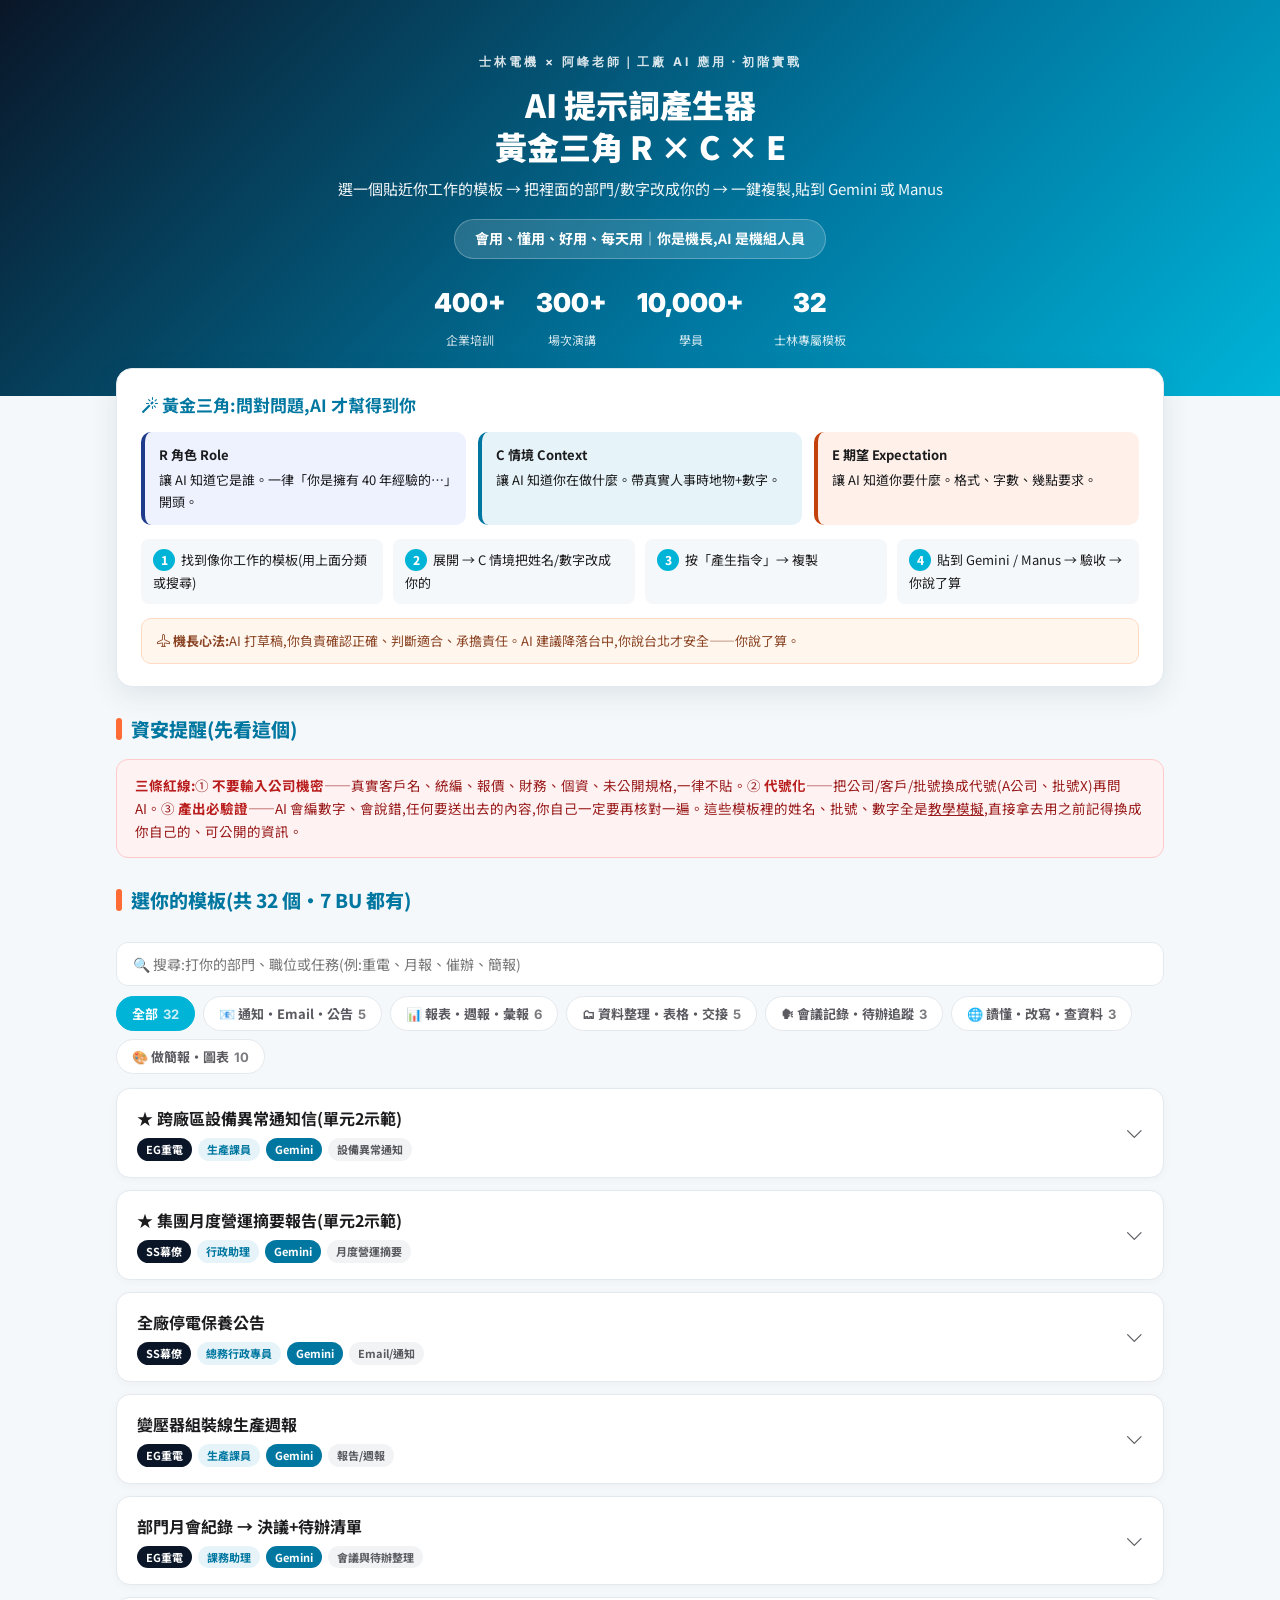
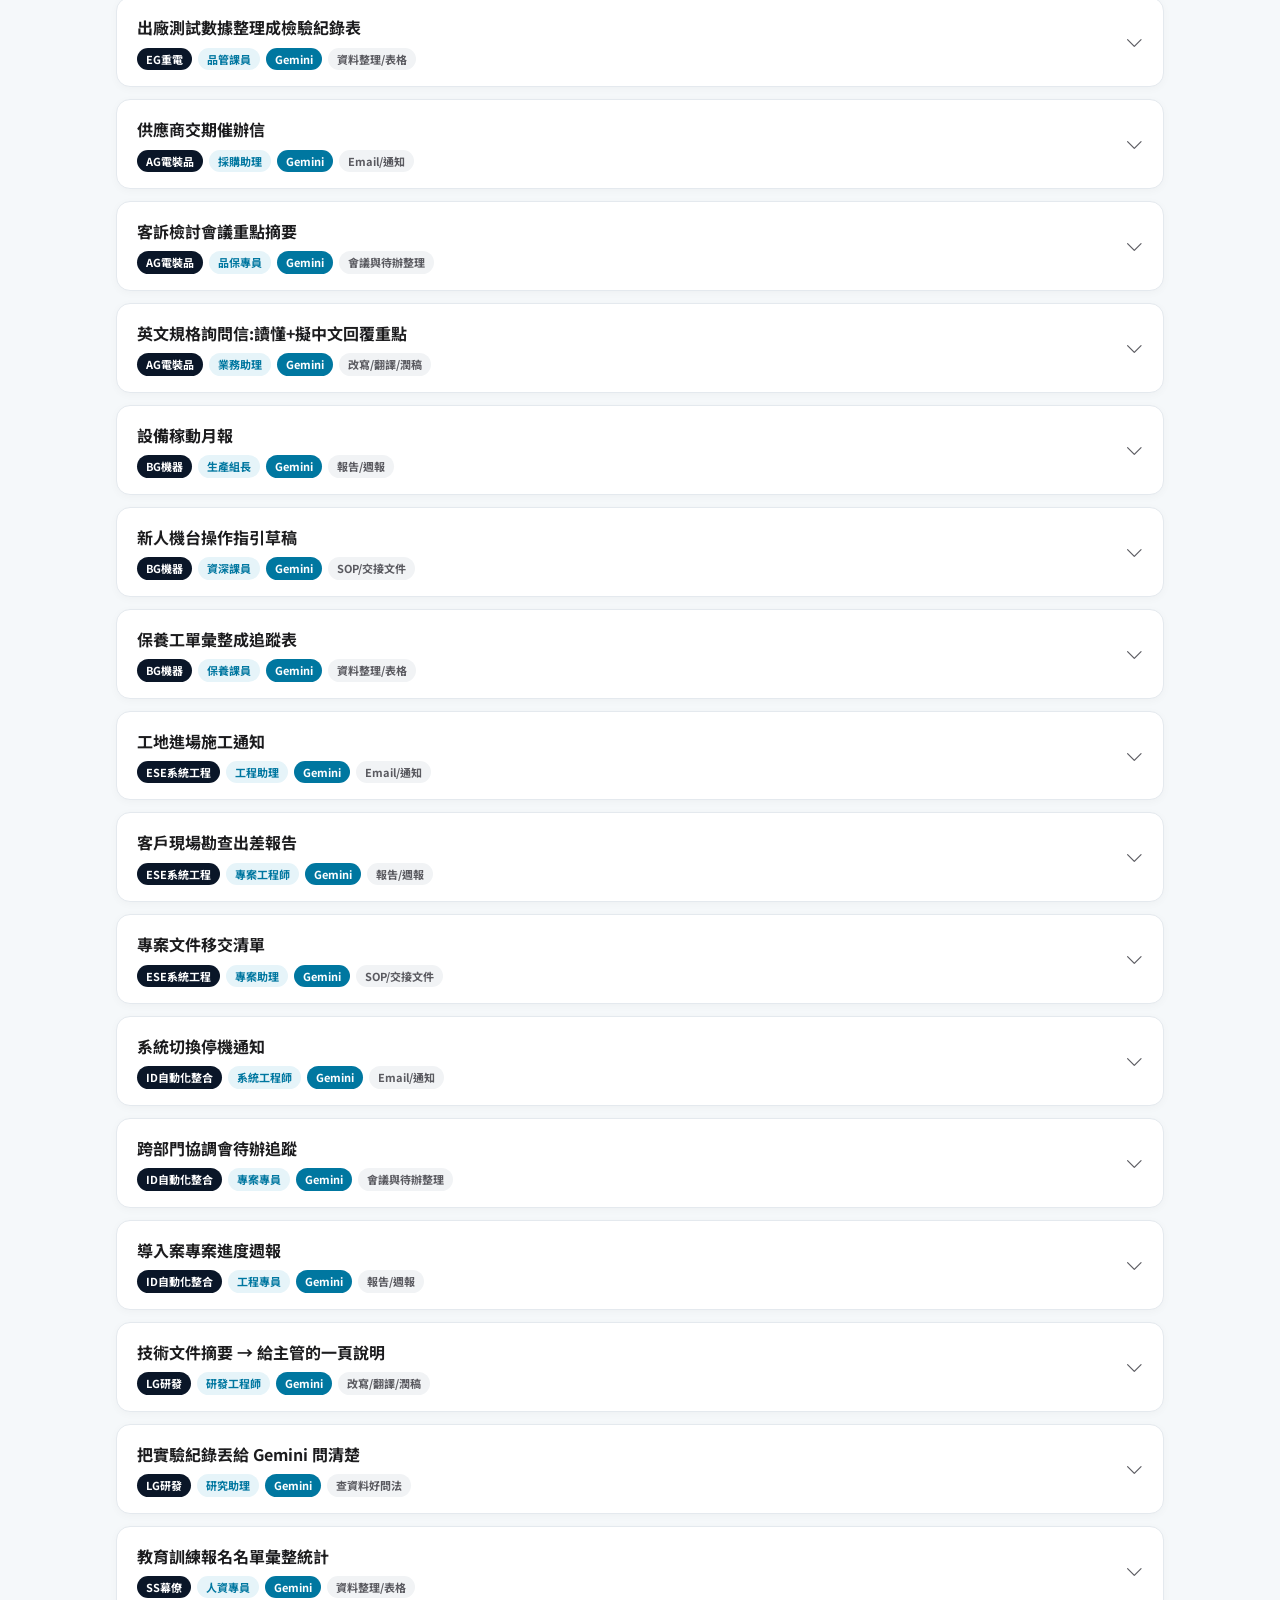
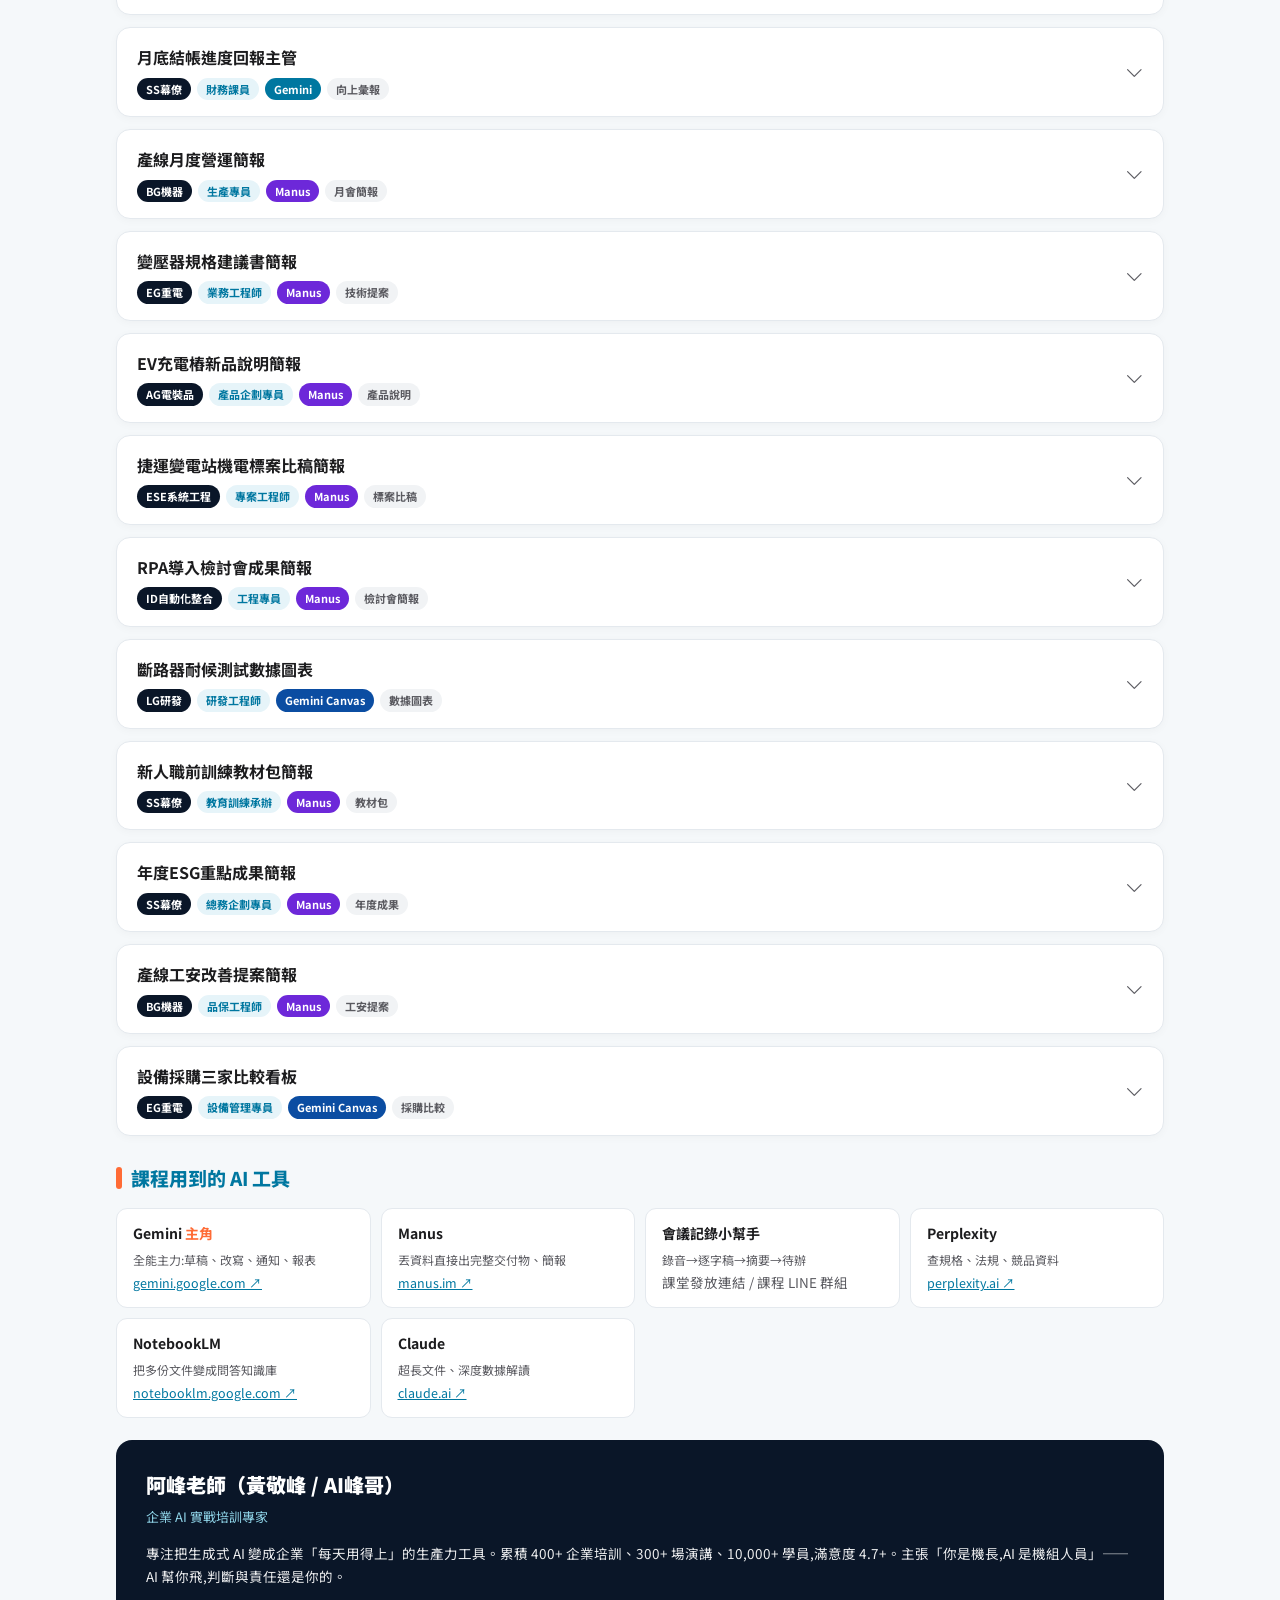
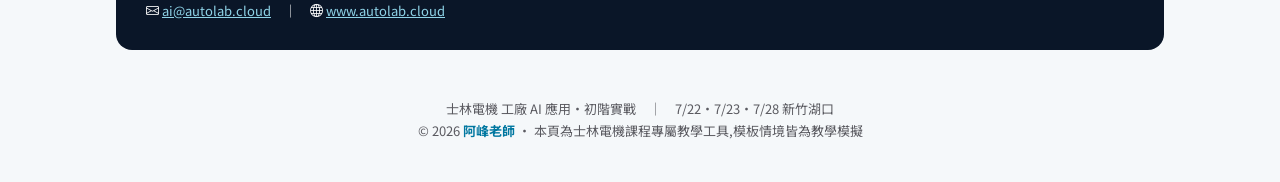
==== index.html @ 99d39526 "士林電機 AI Prompt 生成器(32模板・7BU・黃金三角) Co-Authored-By: Claude Opus 4.8 <noreply@anthropic.com>" ====
<!DOCTYPE html><html lang="zh-Hant"><head>
<meta charset="UTF-8"><meta name="viewport" content="width=device-width,initial-scale=1">
<title>士林電機 · AI 提示詞產生器｜黃金三角 R×C×E</title>
<meta name="description" content="士林電機 7 BU 基層專屬 AI 提示詞產生器。選模板→改成你的→一鍵複製到 Gemini/Manus。阿峰老師企業 AI 培訓。">
<meta name="robots" content="noindex">
<link href="https://cdn.jsdelivr.net/npm/bootstrap-icons@1.11.3/font/bootstrap-icons.css" rel="stylesheet">
<link href="https://fonts.googleapis.com/css2?family=Inter:wght@400;600;800&family=Noto+Sans+TC:wght@400;500;700;900&display=swap" rel="stylesheet">
<style>
:root{--brand:#00B4D8;--brand-d:#0077A0;--ink:#1C1C1E;--grey:#5A5A60;--bg:#F5F8FA;--card:#fff;--line:#E4E9EE;--orange:#FF6B35;--navy:#0A1628;--r:#1E3A8A;--c:#0077A0;--e:#C2410C;--ok:#0A7D4F}
*{box-sizing:border-box;margin:0;padding:0}
body{font-family:"Noto Sans TC","Inter",sans-serif;background:var(--bg);color:var(--ink);line-height:1.7;-webkit-font-smoothing:antialiased}
.wrap{max-width:1080px;margin:0 auto;padding:0 16px}
a{color:var(--brand-d)}
/* Hero */
header.hero{background:linear-gradient(135deg,#0A1628 0%,#0077A0 60%,#00B4D8 100%);color:#fff;padding:52px 0 44px;text-align:center}
.hero .kick{font-size:12px;letter-spacing:3px;font-weight:700;opacity:.85;font-family:Inter}
.hero h1{font-size:32px;font-weight:900;margin:12px 0 8px;line-height:1.3}
.hero .sub{font-size:15px;opacity:.95;margin-bottom:18px}
.hero .motto{display:inline-block;background:rgba(255,255,255,.14);border:1px solid rgba(255,255,255,.25);border-radius:30px;padding:7px 20px;font-size:14px;font-weight:700;margin-bottom:22px}
.stats{display:flex;justify-content:center;gap:30px;flex-wrap:wrap}
.stat b{font-size:26px;font-weight:900;color:#fff;font-family:Inter;display:block}
.stat span{font-size:12px;opacity:.85}
/* Info */
.info{background:var(--card);border:1px solid var(--line);border-radius:16px;padding:22px 24px;margin:-28px auto 20px;position:relative;box-shadow:0 8px 28px rgba(0,60,90,.10)}
.info h2{font-size:17px;color:var(--brand-d);margin-bottom:12px}
.rce-row{display:flex;gap:12px;flex-wrap:wrap;margin-bottom:14px}
.rce-box{flex:1;min-width:200px;border-radius:10px;padding:12px 14px;font-size:13px}
.rce-box.r{background:#EEF2FF;border-left:4px solid var(--r)}
.rce-box.c{background:#E6F4F9;border-left:4px solid var(--c)}
.rce-box.e{background:#FFF1EA;border-left:4px solid var(--e)}
.rce-box b{display:block;margin-bottom:3px}
.steps{display:flex;gap:10px;flex-wrap:wrap;font-size:13px}
.step{flex:1;min-width:150px;background:var(--bg);border-radius:8px;padding:10px 12px}
.step .n{display:inline-block;width:22px;height:22px;line-height:22px;text-align:center;background:var(--brand);color:#fff;border-radius:50%;font-weight:800;font-size:12px;margin-right:6px}
.pilot{background:#FFF6EE;border:1px solid #FFD9C2;border-radius:10px;padding:11px 15px;font-size:13px;color:#8a4423;margin-top:14px}
/* 資安 */
.sec-t{font-size:19px;font-weight:800;color:var(--brand-d);margin:26px 0 14px;display:flex;align-items:center;gap:9px}
.sec-t::before{content:"";width:6px;height:22px;background:var(--orange);border-radius:3px}
.warn{background:#FEF2F2;border:1px solid #FECACA;border-radius:12px;padding:14px 18px;font-size:13.5px;color:#991B1B;margin-bottom:8px}
.warn b{color:#B91C1C}
/* Filter */
.tools-bar{position:sticky;top:0;z-index:20;background:var(--bg);padding:12px 0 8px;margin-bottom:6px}
.search{width:100%;border:1.5px solid var(--line);border-radius:12px;padding:11px 16px;font-size:14px;font-family:inherit;margin-bottom:10px}
.search:focus{outline:none;border-color:var(--brand)}
.filters{display:flex;gap:8px;flex-wrap:wrap}
.fbtn{border:1.5px solid var(--line);background:#fff;color:var(--grey);border-radius:22px;padding:7px 15px;font-size:13px;font-weight:700;cursor:pointer;font-family:inherit;transition:.15s}
.fbtn:hover{border-color:var(--brand)}
.fbtn.active{background:var(--brand);border-color:var(--brand);color:#fff}
.fbtn b{font-family:Inter;opacity:.8;margin-left:2px}
/* Cards */
.tcard{background:var(--card);border:1px solid var(--line);border-radius:14px;margin-bottom:12px;overflow:hidden;box-shadow:0 2px 8px rgba(0,0,0,.03)}
.tcard-head{display:flex;align-items:center;justify-content:space-between;gap:12px;padding:16px 20px;cursor:pointer}
.tcard-head:hover{background:#FAFCFD}
.th-title{font-size:16px;font-weight:700;margin-bottom:6px}
.th-meta{display:flex;gap:6px;flex-wrap:wrap}
.th-meta span{font-size:11px;font-weight:700;padding:2px 9px;border-radius:20px}
.badge-bu{background:var(--navy);color:#fff}
.badge-role{background:#E6F4F9;color:var(--brand-d)}
.badge-tool{color:#fff}
.tool-gemini{background:#0077A0} .tool-manus{background:#6D28D9} .tool-canvas{background:#0B4DA2} .tool-meet{background:#0A7D4F}
.badge-kind{background:#F1F3F5;color:var(--grey)}
.th-chev{color:var(--grey);font-size:18px;transition:.2s;flex-shrink:0}
.tcard.open .th-chev{transform:rotate(180deg)}
.tcard-body{display:none;padding:0 20px 20px;border-top:1px solid var(--line)}
.tcard.open .tcard-body{display:block}
.mat{background:#FFF1EA;border:1px solid #FFD9C2;border-radius:9px;padding:9px 13px;font-size:12.5px;margin:14px 0 4px;color:#8a4423}
.mat a{color:var(--e);font-weight:700;word-break:break-all}
.mat-hint{color:var(--grey);margin-left:4px}
.fld-l{display:block;font-size:13px;font-weight:700;margin:14px 0 5px;color:var(--ink)}
.fld-l .dot{display:inline-block;width:20px;height:20px;line-height:20px;text-align:center;color:#fff;border-radius:5px;font-size:11px;font-weight:800;font-family:Inter;margin-right:5px}
.dot.r{background:var(--r)} .dot.c{background:var(--c)} .dot.e{background:var(--e)}
.fld-l .hint{font-weight:400;font-size:11.5px;color:var(--grey);margin-left:4px}
.fld{width:100%;border:1.5px solid var(--line);border-radius:10px;padding:11px 13px;font-size:13.5px;font-family:inherit;line-height:1.7;color:var(--ink);resize:vertical;background:#FCFDFE}
.fld:focus{outline:none;border-color:var(--brand);background:#fff}
.btns{display:flex;gap:9px;margin-top:14px;flex-wrap:wrap}
.btn-gen{background:var(--brand);color:#fff;border:none;border-radius:10px;padding:11px 22px;font-size:14px;font-weight:800;cursor:pointer;font-family:inherit}
.btn-gen:hover{background:var(--brand-d)}
.btn-reset{background:#fff;color:var(--grey);border:1.5px solid var(--line);border-radius:10px;padding:11px 16px;font-size:13px;font-weight:700;cursor:pointer;font-family:inherit}
.out-wrap{margin-top:16px}
.out-top{display:flex;justify-content:space-between;align-items:center;font-size:13px;font-weight:700;color:var(--brand-d);margin-bottom:6px}
.btn-copy{background:var(--ok);color:#fff;border:none;border-radius:8px;padding:6px 14px;font-size:12.5px;font-weight:700;cursor:pointer;font-family:inherit}
.btn-copy.done{background:#059669}
.out{background:var(--navy);color:#E8F0F5;border-radius:10px;padding:16px 18px;font-size:13px;line-height:1.75;white-space:pre-wrap;word-break:break-word;font-family:"Noto Sans TC",monospace;max-height:340px;overflow:auto}
.empty{text-align:center;color:var(--grey);padding:40px;display:none}
/* Tools */
.toollist{display:grid;grid-template-columns:repeat(auto-fill,minmax(220px,1fr));gap:10px}
.tool-card{background:#fff;border:1px solid var(--line);border-radius:11px;padding:13px 16px;font-size:13.5px}
.tool-card b{display:block;font-size:14px;margin-bottom:2px}
.tool-card a{font-size:12.5px;word-break:break-all}
.tool-card .role{color:var(--grey);font-size:12px}
/* 講師 */
.teacher{background:var(--navy);color:#fff;border-radius:16px;padding:28px 30px;margin:22px 0}
.teacher h3{font-size:20px;font-weight:900;margin-bottom:4px}
.teacher .t-sub{color:#8FD4E8;font-size:13px;margin-bottom:14px}
.teacher p{font-size:13.5px;opacity:.92;margin-bottom:8px}
.teacher .t-contact{font-size:13px;margin-top:12px}
.teacher .t-contact a{color:#8FD4E8}
footer{text-align:center;padding:26px 0 40px;color:var(--grey);font-size:13px}
footer b{color:var(--brand-d)}
@media(max-width:600px){.hero h1{font-size:25px}.stats{gap:18px}.stat b{font-size:21px}.th-title{font-size:15px}}
</style></head><body>

<header class="hero"><div class="wrap">
  <div class="kick">士林電機 × 阿峰老師｜工廠 AI 應用・初階實戰</div>
  <h1>AI 提示詞產生器<br>黃金三角 R × C × E</h1>
  <div class="sub">選一個貼近你工作的模板 → 把裡面的部門/數字改成你的 → 一鍵複製,貼到 Gemini 或 Manus</div>
  <div class="motto">會用、懂用、好用、每天用｜你是機長,AI 是機組人員</div>
  <div class="stats">
    <div class="stat"><b>400+</b><span>企業培訓</span></div>
    <div class="stat"><b>300+</b><span>場次演講</span></div>
    <div class="stat"><b>10,000+</b><span>學員</span></div>
    <div class="stat"><b>32</b><span>士林專屬模板</span></div>
  </div>
</div></header>

<div class="wrap">
  <div class="info">
    <h2><i class="bi bi-magic"></i> 黃金三角:問對問題,AI 才幫得到你</h2>
    <div class="rce-row">
      <div class="rce-box r"><b>R 角色 Role</b>讓 AI 知道它是誰。一律「你是擁有 40 年經驗的…」開頭。</div>
      <div class="rce-box c"><b>C 情境 Context</b>讓 AI 知道你在做什麼。帶真實人事時地物+數字。</div>
      <div class="rce-box e"><b>E 期望 Expectation</b>讓 AI 知道你要什麼。格式、字數、幾點要求。</div>
    </div>
    <div class="steps">
      <div class="step"><span class="n">1</span>找到像你工作的模板(用上面分類或搜尋)</div>
      <div class="step"><span class="n">2</span>展開 → C 情境把姓名/數字改成你的</div>
      <div class="step"><span class="n">3</span>按「產生指令」→ 複製</div>
      <div class="step"><span class="n">4</span>貼到 Gemini / Manus → 驗收 → 你說了算</div>
    </div>
    <div class="pilot"><i class="bi bi-airplane"></i> <b>機長心法:</b>AI 打草稿,你負責確認正確、判斷適合、承擔責任。AI 建議降落台中,你說台北才安全——你說了算。</div>
  </div>

  <div class="sec-t">資安提醒(先看這個)</div>
  <div class="warn"><b>三條紅線:</b>① <b>不要輸入公司機密</b>——真實客戶名、統編、報價、財務、個資、未公開規格,一律不貼。② <b>代號化</b>——把公司/客戶/批號換成代號(A公司、批號X)再問 AI。③ <b>產出必驗證</b>——AI 會編數字、會說錯,任何要送出去的內容,你自己一定要再核對一遍。這些模板裡的姓名、批號、數字全是<u>教學模擬</u>,直接拿去用之前記得換成你自己的、可公開的資訊。</div>

  <div class="sec-t">選你的模板(共 32 個・7 BU 都有)</div>
  <div class="tools-bar">
    <input class="search" id="search" placeholder="🔍 搜尋:打你的部門、職位或任務(例:重電、月報、催辦、簡報)" oninput="doSearch()">
    <div class="filters"><button class="fbtn active" data-f="all" onclick="flt(this)">全部 <b>32</b></button><button class="fbtn" data-f="notify" onclick="flt(this)">📧 通知・Email・公告 <b>5</b></button><button class="fbtn" data-f="report" onclick="flt(this)">📊 報表・週報・彙報 <b>6</b></button><button class="fbtn" data-f="organize" onclick="flt(this)">🗂 資料整理・表格・交接 <b>5</b></button><button class="fbtn" data-f="meeting" onclick="flt(this)">🗣 會議記錄・待辦追蹤 <b>3</b></button><button class="fbtn" data-f="read" onclick="flt(this)">🌐 讀懂・改寫・查資料 <b>3</b></button><button class="fbtn" data-f="slides" onclick="flt(this)">🎨 做簡報・圖表 <b>10</b></button></div>
  </div>

  <div id="grid">
<div class="tcard" data-cat="notify" data-kw="跨廠區設備異常通知信(單元2示範) EG重電 生產課員 設備異常通知">
  <div class="tcard-head" onclick="toggle(this)">
    <div class="th-l">
      <div class="th-title">★ 跨廠區設備異常通知信(單元2示範)</div>
      <div class="th-meta"><span class="badge-bu">EG重電</span><span class="badge-role">生產課員</span><span class="badge-tool tool-gemini">Gemini</span><span class="badge-kind">設備異常通知</span></div>
    </div>
    <i class="bi bi-chevron-down th-chev"></i>
  </div>
  <div class="tcard-body">
    
    <label class="fld-l"><span class="dot r">R</span> 角色 Role <span class="hint">你是誰(這格通常照用就好)</span></label>
    <textarea class="fld role" rows="4">你是擁有 40 年經驗的台灣製造業工廠管理顧問,專精電機電業設備廠的品質異常處理流程與跨廠區溝通管理。你曾任職於多家上市電機設備公司的品管與製造部門,協助建立設備異常分級通報機制,深知一封品質異常通知若寫不清楚,輕則造成跨部門誤會、延誤處置,重則影響客戶出貨時程與合約罰款。你了解重電產品(變壓器、斷路器、配電盤)的製程特性,也清楚工廠基層課員在資訊傳達上常見的盲點——描述太籠統讓人抓不到重點、沒附上批號與時間戳讓追溯困難、或用語過於口語讓高層看不懂。</textarea>
    <label class="fld-l"><span class="dot c">C</span> 情境 Context <span class="hint">⚠️ 把姓名 / 部門 / 數字 / 批號 / 日期改成你自己的</span></label>
    <textarea class="fld context" rows="6">士林電機重電事業部課員陳俊宏,負責配電盤組裝線的日常品質記錄。這週三早上 09:15,他在對型號 SM-12 中壓開關盤進行出廠前測試時,發現其中 2 台(批號 SL-2026-0618-04、SL-2026-0618-07)的絕緣耐壓測試值偏低,測得值分別為 22.4kV 和 21.8kV,低於規格下限 24kV。這 2 台原訂本週五出貨,客戶是台電的變電站工程,共 8 台設備,其餘 6 台測試正常。陳俊宏需要立即發一封跨部門通知給品管部、製造課長、業務部,說明異常狀況,請求緊急會議決定是否能趕工修復或需向客戶申請延期。</textarea>
    <label class="fld-l"><span class="dot e">E</span> 期望 Expectation <span class="hint">要什麼格式、幾點要求(可微調)</span></label>
    <textarea class="fld expect" rows="6">請幫我撰寫一封跨部門設備異常通知 Email。要求:(1) 主旨提供 2 個版本,格式建議【緊急】[異常類型]—[批號]—[影響出貨日]。(2) 正文分四段:異常描述(具體測試數值、批號、台數)、初步研判原因、可能影響範圍(出貨時程、客戶合約)、建議緊急行動(含時間建議),每段不超過 5 行。(3) 語氣務實清楚,數字精確到小數點一位,不用「可能」「大概」等模糊詞。(4) 信尾附聯絡方式佔位(分機號)及測試記錄表附件說明。(5) 全文 280-350 字,讓忙碌主管 1 分鐘讀完做決策。</textarea>
    <div class="btns">
      <button class="btn-gen" onclick="gen(this)"><i class="bi bi-stars"></i> 產生指令</button>
      <button class="btn-reset" onclick="resetCard(this)"><i class="bi bi-arrow-counterclockwise"></i> 還原範例</button>
    </div>
    <div class="out-wrap" style="display:none">
      <div class="out-top"><span><i class="bi bi-clipboard-check"></i> 完整指令(複製後貼到 Gemini)</span>
        <button class="btn-copy" onclick="cp(this)"><i class="bi bi-clipboard"></i> 複製</button></div>
      <pre class="out"></pre>
    </div>
  </div>
</div>
<div class="tcard" data-cat="report" data-kw="集團月度營運摘要報告(單元2示範) SS幕僚 行政助理 月度營運摘要">
  <div class="tcard-head" onclick="toggle(this)">
    <div class="th-l">
      <div class="th-title">★ 集團月度營運摘要報告(單元2示範)</div>
      <div class="th-meta"><span class="badge-bu">SS幕僚</span><span class="badge-role">行政助理</span><span class="badge-tool tool-gemini">Gemini</span><span class="badge-kind">月度營運摘要</span></div>
    </div>
    <i class="bi bi-chevron-down th-chev"></i>
  </div>
  <div class="tcard-body">
    
    <label class="fld-l"><span class="dot r">R</span> 角色 Role <span class="hint">你是誰(這格通常照用就好)</span></label>
    <textarea class="fld role" rows="4">你是擁有 40 年經驗的企業行政管理顧問,專精台灣製造業大型集團的部門績效追蹤報告設計與行政文書標準化作業。你服務過多家上市製造業集團,協助人事行政、幕僚單位建立定期報告模板,深知一份好的週報或月報要讓高層在 3 分鐘內掌握關鍵訊息,而不是讓他們翻一堆數字自己找重點。你了解製造業幕僚行政人員的實際困境:每月底要從各部門收集 20 到 30 份數據回報、整合進統一格式、再向上呈報,光靠人工往往耗掉一整天,格式一旦不統一就被主管退回重來。</textarea>
    <label class="fld-l"><span class="dot c">C</span> 情境 Context <span class="hint">⚠️ 把姓名 / 部門 / 數字 / 批號 / 日期改成你自己的</span></label>
    <textarea class="fld context" rows="6">士林電機幕僚單位行政助理林佳穎,負責每月彙整集團各 BU(重電、電裝品、機器、系統工程、自動化整合、研發、幕僚)的月度人力出勤與生產稼動率數據,產出一份給執行長室的「月度營運摘要報告」。這個月收到的原始資料包含:7 個 BU 各自提交的 Excel 出勤表、每日稼動率記錄 csv 檔共 7 份、以及各部門主管用 LINE 傳來的文字說明。7 月份數據特別複雜,因為有颱風假影響 2 天(7/11、7/12),加班核銷單據比往常多出 40%,且自動化整合部有一台關鍵設備故障停機 3 天(7/14-7/16),稼動率從月均 87% 驟降至該週 61%。今天是 8 月 2 日,她有 1.5 天完成整理與撰寫。</textarea>
    <label class="fld-l"><span class="dot e">E</span> 期望 Expectation <span class="hint">要什麼格式、幾點要求(可微調)</span></label>
    <textarea class="fld expect" rows="6">請把以上原始資料整理成可直接呈報執行長室的「7 月份月度營運摘要報告」。要求:(1) 報告分四區塊:人力出勤概況(含颱風假影響說明)、各 BU 生產稼動率比較表(橫列 BU、直欄週次、最後一欄月均值)、本月異常事件摘要、下月預計影響事項,每區塊用小標題分開。(2) 稼動率比較表以純文字固定欄寬對齊,方便貼進 Word。(3) 異常事件摘要寫清楚:日期/影響部門/影響程度(稼動率%)/目前處置狀態。(4) 語氣正式數字精確,不用「相關」「部分」等模糊詞。(5) 全文 400 字以內,附「數據來源與製表人」說明行(用佔位符)。</textarea>
    <div class="btns">
      <button class="btn-gen" onclick="gen(this)"><i class="bi bi-stars"></i> 產生指令</button>
      <button class="btn-reset" onclick="resetCard(this)"><i class="bi bi-arrow-counterclockwise"></i> 還原範例</button>
    </div>
    <div class="out-wrap" style="display:none">
      <div class="out-top"><span><i class="bi bi-clipboard-check"></i> 完整指令(複製後貼到 Gemini)</span>
        <button class="btn-copy" onclick="cp(this)"><i class="bi bi-clipboard"></i> 複製</button></div>
      <pre class="out"></pre>
    </div>
  </div>
</div>
<div class="tcard" data-cat="notify" data-kw="全廠停電保養公告 SS幕僚 總務行政專員 Email/通知">
  <div class="tcard-head" onclick="toggle(this)">
    <div class="th-l">
      <div class="th-title">全廠停電保養公告</div>
      <div class="th-meta"><span class="badge-bu">SS幕僚</span><span class="badge-role">總務行政專員</span><span class="badge-tool tool-gemini">Gemini</span><span class="badge-kind">Email/通知</span></div>
    </div>
    <i class="bi bi-chevron-down th-chev"></i>
  </div>
  <div class="tcard-body">
    
    <label class="fld-l"><span class="dot r">R</span> 角色 Role <span class="hint">你是誰(這格通常照用就好)</span></label>
    <textarea class="fld role" rows="4">你是擁有 40 年經驗的企業行政溝通顧問,專精製造業廠區公告與跨部門通知的撰寫規範,曾協助數十家上市製造公司建立行政公告模板與發布流程。你深知一份好公告要讓產線、辦公室、警衛室三種完全不同的讀者,在 30 秒內都知道「跟我有什麼關係、我該做什麼」;寫得不清楚,當天就會有人白跑一趟或設備忘了關。</textarea>
    <label class="fld-l"><span class="dot c">C</span> 情境 Context <span class="hint">⚠️ 把姓名 / 部門 / 數字 / 批號 / 日期改成你自己的</span></label>
    <textarea class="fld context" rows="6">我是士林電機幕僚單位的總務行政專員。工務部門用 LINE 傳來一段話:「下週六 08:00-17:00 全廠高壓設備年度保養,全區停電,UPS 只保機房,餐廳不開,加班要事先申請改到別棟,冰箱東西記得清」。主管要我今天下班前發出正式公告給全體同仁(約 800 人,含產線輪班人員),用 Email 與公佈欄兩種版本。我以前寫公告常被唸「太像聊天」,這次想一次把格式寫對。</textarea>
    <label class="fld-l"><span class="dot e">E</span> 期望 Expectation <span class="hint">要什麼格式、幾點要求(可微調)</span></label>
    <textarea class="fld expect" rows="6">請把以上資訊整理成正式停電保養公告,產出兩個版本:(1) Email 版(全文 300 字內):主旨一行含日期與影響範圍;正文分「停電時間/影響範圍/同仁配合事項/聯絡窗口」四段,配合事項用條列、每條以動詞開頭;(2) 公佈欄版:150 字內、字句更短、重點加【】標示;(3) 兩版語氣正式但不生硬,不用「請惠予配合」這類老公文腔;(4) 聯絡窗口用佔位符(分機○○○);(5) 產線輪班同仁的注意事項單獨一條,避免只寫給辦公室的人看。</textarea>
    <div class="btns">
      <button class="btn-gen" onclick="gen(this)"><i class="bi bi-stars"></i> 產生指令</button>
      <button class="btn-reset" onclick="resetCard(this)"><i class="bi bi-arrow-counterclockwise"></i> 還原範例</button>
    </div>
    <div class="out-wrap" style="display:none">
      <div class="out-top"><span><i class="bi bi-clipboard-check"></i> 完整指令(複製後貼到 Gemini)</span>
        <button class="btn-copy" onclick="cp(this)"><i class="bi bi-clipboard"></i> 複製</button></div>
      <pre class="out"></pre>
    </div>
  </div>
</div>
<div class="tcard" data-cat="report" data-kw="變壓器組裝線生產週報 EG重電 生產課員 報告/週報">
  <div class="tcard-head" onclick="toggle(this)">
    <div class="th-l">
      <div class="th-title">變壓器組裝線生產週報</div>
      <div class="th-meta"><span class="badge-bu">EG重電</span><span class="badge-role">生產課員</span><span class="badge-tool tool-gemini">Gemini</span><span class="badge-kind">報告/週報</span></div>
    </div>
    <i class="bi bi-chevron-down th-chev"></i>
  </div>
  <div class="tcard-body">
    
    <label class="fld-l"><span class="dot r">R</span> 角色 Role <span class="hint">你是誰(這格通常照用就好)</span></label>
    <textarea class="fld role" rows="4">你是擁有 40 年經驗的電機製造業生產管理顧問，專精變壓器與重電設備組裝線的產能規劃與週報制度設計，輔導過數十家電機廠建立標準化生產週報範本超過百份。你深知一份好週報要讓主管一眼看出進度落後在哪裡，而不是自己在數字堆裡找答案。</textarea>
    <label class="fld-l"><span class="dot c">C</span> 情境 Context <span class="hint">⚠️ 把姓名 / 部門 / 數字 / 批號 / 日期改成你自己的</span></label>
    <textarea class="fld context" rows="6">我是士林電機重電事業群變壓器組裝線的生產課員，每週五要交「生產週報」給課長。這週(模擬數據)產線目標產出12台油浸式變壓器，實際完成9台，其中2台因銅線到料延誤卡在繞線站，1台因客戶(某電力公司)變更規格暫停；另有1名新進同仁教育訓練占用半天人力。我平常都是想到什麼寫什麼，上次被課長唸「進度掉在哪一站都看不出來」，這次想把週報寫清楚。</textarea>
    <label class="fld-l"><span class="dot e">E</span> 期望 Expectation <span class="hint">要什麼格式、幾點要求(可微調)</span></label>
    <textarea class="fld expect" rows="6">請幫我把以上內容整理成「生產週報」：(1)四欄式：本週產出/落後原因/影響範圍/下週因應(2)每欄先講結論、數字精確到台數與站別，不用「大概、可能」，讓課長一看數字就能判斷要不要介入(3)落後原因要點出卡在哪一站，不要寫成「進度不如預期」這種看不出站別的空話(4)新增「本週提醒」一行給課長，全文220字內(5)語氣正式、條列呈現，可直接貼進報告。</textarea>
    <div class="btns">
      <button class="btn-gen" onclick="gen(this)"><i class="bi bi-stars"></i> 產生指令</button>
      <button class="btn-reset" onclick="resetCard(this)"><i class="bi bi-arrow-counterclockwise"></i> 還原範例</button>
    </div>
    <div class="out-wrap" style="display:none">
      <div class="out-top"><span><i class="bi bi-clipboard-check"></i> 完整指令(複製後貼到 Gemini)</span>
        <button class="btn-copy" onclick="cp(this)"><i class="bi bi-clipboard"></i> 複製</button></div>
      <pre class="out"></pre>
    </div>
  </div>
</div>
<div class="tcard" data-cat="meeting" data-kw="部門月會紀錄 → 決議+待辦清單 EG重電 課務助理 會議與待辦整理">
  <div class="tcard-head" onclick="toggle(this)">
    <div class="th-l">
      <div class="th-title">部門月會紀錄 → 決議+待辦清單</div>
      <div class="th-meta"><span class="badge-bu">EG重電</span><span class="badge-role">課務助理</span><span class="badge-tool tool-gemini">Gemini</span><span class="badge-kind">會議與待辦整理</span></div>
    </div>
    <i class="bi bi-chevron-down th-chev"></i>
  </div>
  <div class="tcard-body">
    
    <label class="fld-l"><span class="dot r">R</span> 角色 Role <span class="hint">你是誰(這格通常照用就好)</span></label>
    <textarea class="fld role" rows="4">你是擁有 40 年經驗的製造業行政管理總監，專精產線部門的會議記錄標準化與待辦追蹤機制設計，輔導過上百場電機廠部門月會導入決議追蹤系統，大幅減少會後各單位各自解讀的落差。你深知一份好會議紀錄要讓沒開會的人也看得懂誰要做什麼、何時要完成。</textarea>
    <label class="fld-l"><span class="dot c">C</span> 情境 Context <span class="hint">⚠️ 把姓名 / 部門 / 數字 / 批號 / 日期改成你自己的</span></label>
    <textarea class="fld context" rows="6">我是士林電機重電事業群的課務助理，本週三部門月會由課長主持，8位組長與課級主管參加。會中討論(模擬數據)：變壓器產線良率從92%降到88%需要追原因、新到的自動化收線機下月試機、有同仁反映夜班交接單格式一直不統一。課長邊講我邊抄逐字稿，會議記錄常常寫成一大段文字，主管說看不出誰要做什麼、什麼時候要交，要我改成決議跟待辦分開的格式。</textarea>
    <label class="fld-l"><span class="dot e">E</span> 期望 Expectation <span class="hint">要什麼格式、幾點要求(可微調)</span></label>
    <textarea class="fld expect" rows="6">這是這場部門月會的內容，請幫我整理成兩個區塊放進會議紀錄：(1)決議摘要，每項決議一句話、後面加一句背景原因，不要只寫結論、看不出原因(2)待辦清單表格，欄位為「待辦事項/負責人/期限/狀態」，事項描述要具體到動作(3)負責人優先寫模擬姓名(如王課長)，沒指定的先標「待指派」，期限精確到日期(4)全文含表格控制在400字內，可直接複製貼上(5)語氣簡潔正式，不要寫成逐字稿式長句。</textarea>
    <div class="btns">
      <button class="btn-gen" onclick="gen(this)"><i class="bi bi-stars"></i> 產生指令</button>
      <button class="btn-reset" onclick="resetCard(this)"><i class="bi bi-arrow-counterclockwise"></i> 還原範例</button>
    </div>
    <div class="out-wrap" style="display:none">
      <div class="out-top"><span><i class="bi bi-clipboard-check"></i> 完整指令(複製後貼到 Gemini)</span>
        <button class="btn-copy" onclick="cp(this)"><i class="bi bi-clipboard"></i> 複製</button></div>
      <pre class="out"></pre>
    </div>
  </div>
</div>
<div class="tcard" data-cat="organize" data-kw="出廠測試數據整理成檢驗紀錄表 EG重電 品管課員 資料整理/表格">
  <div class="tcard-head" onclick="toggle(this)">
    <div class="th-l">
      <div class="th-title">出廠測試數據整理成檢驗紀錄表</div>
      <div class="th-meta"><span class="badge-bu">EG重電</span><span class="badge-role">品管課員</span><span class="badge-tool tool-gemini">Gemini</span><span class="badge-kind">資料整理/表格</span></div>
    </div>
    <i class="bi bi-chevron-down th-chev"></i>
  </div>
  <div class="tcard-body">
    
    <label class="fld-l"><span class="dot r">R</span> 角色 Role <span class="hint">你是誰(這格通常照用就好)</span></label>
    <textarea class="fld role" rows="4">你是擁有 40 年經驗的電機製造業品質保證資深經理，專精出廠測試數據的檢驗紀錄表設計與稽核備查，輔導過數十家上市電機廠通過第三方品保稽核。你深知一張檢驗紀錄表若欄位對不齊、數據排列亂，稽核當天翻資料翻半天，連自己都會心慌。</textarea>
    <label class="fld-l"><span class="dot c">C</span> 情境 Context <span class="hint">⚠️ 把姓名 / 部門 / 數字 / 批號 / 日期改成你自己的</span></label>
    <textarea class="fld context" rows="6">我是士林電機重電事業群的品管課員，負責把出廠測試的原始數據整理成檢驗紀錄表存查。這批(模擬批號 B-0710)共5台配電盤，測試項目有絕緣電阻、耐壓測試、溫升測試三項，數據原本記在測試員的手寫記錄紙與Excel兩邊，格式一直不一致。上次交出去的紀錄表被品保主管退回，說欄位亂七八糟看不出哪台對應哪個數據，要我重做一次，白白多花兩小時。</textarea>
    <label class="fld-l"><span class="dot e">E</span> 期望 Expectation <span class="hint">要什麼格式、幾點要求(可微調)</span></label>
    <textarea class="fld expect" rows="6">麻煩把這批數據轉成標準「檢驗紀錄表」：(1)欄位固定為「測試項目/受測物編號/測試值/合格基準/判定」，同一測試項目的數據排在一起(2)判定欄自動寫「合格」或「不合格」，不用我自己看基準比對(3)表格最後加一行統計，共幾台合格、幾台待複測(4)不要寫成像上次那樣欄位亂跳、看不出哪台對哪個數據(5)全文含表格300字內，語氣中性專業、格式工整可直接列印存查。</textarea>
    <div class="btns">
      <button class="btn-gen" onclick="gen(this)"><i class="bi bi-stars"></i> 產生指令</button>
      <button class="btn-reset" onclick="resetCard(this)"><i class="bi bi-arrow-counterclockwise"></i> 還原範例</button>
    </div>
    <div class="out-wrap" style="display:none">
      <div class="out-top"><span><i class="bi bi-clipboard-check"></i> 完整指令(複製後貼到 Gemini)</span>
        <button class="btn-copy" onclick="cp(this)"><i class="bi bi-clipboard"></i> 複製</button></div>
      <pre class="out"></pre>
    </div>
  </div>
</div>
<div class="tcard" data-cat="notify" data-kw="供應商交期催辦信 AG電裝品 採購助理 Email/通知">
  <div class="tcard-head" onclick="toggle(this)">
    <div class="th-l">
      <div class="th-title">供應商交期催辦信</div>
      <div class="th-meta"><span class="badge-bu">AG電裝品</span><span class="badge-role">採購助理</span><span class="badge-tool tool-gemini">Gemini</span><span class="badge-kind">Email/通知</span></div>
    </div>
    <i class="bi bi-chevron-down th-chev"></i>
  </div>
  <div class="tcard-body">
    
    <label class="fld-l"><span class="dot r">R</span> 角色 Role <span class="hint">你是誰(這格通常照用就好)</span></label>
    <textarea class="fld role" rows="4">你是擁有40年經驗的供應鏈採購管理專家，專精電子零組件與電裝品產業的供應商交期控管、催貨談判與異常追蹤技巧，曾輔導超過百家電子製造業與代工廠建立供應商績效評核與交期預警制度，深諳基層採購人員面對延遲交期時的溝通眉角與話術拿捏</textarea>
    <label class="fld-l"><span class="dot c">C</span> 情境 Context <span class="hint">⚠️ 把姓名 / 部門 / 數字 / 批號 / 日期改成你自己的</span></label>
    <textarea class="fld context" rows="6">我是士林電機AG電裝品部門的採購助理，負責跟催一批繼電器模組（型號MK-7420，模擬）的到貨，供應商是某電子零組件商，原訂7月15日交貨，已延遲兩週，產線等這批料件已停機兩天。上週我用LINE傳訊息催貨，對方已讀不回，主管在會議上唸我催貨信寫得太客氣、對方感受不到急迫性，我很想學怎麼把催貨信寫得有力道、對方會馬上處理，但又不失禮貌，不要越催越得罪供應商</textarea>
    <label class="fld-l"><span class="dot e">E</span> 期望 Expectation <span class="hint">要什麼格式、幾點要求(可微調)</span></label>
    <textarea class="fld expect" rows="6">請幫我用Gemini寫一封給供應商的交期催辦信，需求如下：(1)開頭先簡述採購單號與原訂交期，語氣專業不卑不亢(2)明確指出目前已延遲天數對產線的實際影響(3)提出具體到貨期限並要求對方24小時內回覆確認(4)保留後續合作空間，避免情緒化字眼(5)全文200字內，適合直接複製貼上寄出；不要寫成『拜託幫我加快』這種太客氣、沒有壓迫感的語氣</textarea>
    <div class="btns">
      <button class="btn-gen" onclick="gen(this)"><i class="bi bi-stars"></i> 產生指令</button>
      <button class="btn-reset" onclick="resetCard(this)"><i class="bi bi-arrow-counterclockwise"></i> 還原範例</button>
    </div>
    <div class="out-wrap" style="display:none">
      <div class="out-top"><span><i class="bi bi-clipboard-check"></i> 完整指令(複製後貼到 Gemini)</span>
        <button class="btn-copy" onclick="cp(this)"><i class="bi bi-clipboard"></i> 複製</button></div>
      <pre class="out"></pre>
    </div>
  </div>
</div>
<div class="tcard" data-cat="meeting" data-kw="客訴檢討會議重點摘要 AG電裝品 品保專員 會議與待辦整理">
  <div class="tcard-head" onclick="toggle(this)">
    <div class="th-l">
      <div class="th-title">客訴檢討會議重點摘要</div>
      <div class="th-meta"><span class="badge-bu">AG電裝品</span><span class="badge-role">品保專員</span><span class="badge-tool tool-gemini">Gemini</span><span class="badge-kind">會議與待辦整理</span></div>
    </div>
    <i class="bi bi-chevron-down th-chev"></i>
  </div>
  <div class="tcard-body">
    
    <label class="fld-l"><span class="dot r">R</span> 角色 Role <span class="hint">你是誰(這格通常照用就好)</span></label>
    <textarea class="fld role" rows="4">你是擁有40年經驗的品質管理總監，專精電子製造業客訴分析、根本原因追溯與矯正預防措施擬定，曾輔導超過數十家電裝品與電子零組件廠建立客訴檢討會議標準作業流程，擅長把冗長的客訴檢討會議紀錄，整理成主管一看就懂的重點摘要與待辦事項</textarea>
    <label class="fld-l"><span class="dot c">C</span> 情境 Context <span class="hint">⚠️ 把姓名 / 部門 / 數字 / 批號 / 日期改成你自己的</span></label>
    <textarea class="fld context" rows="6">我是士林電機AG電裝品部門的品保專員，昨天下午參加一場客訴檢討會議，討論某機械設備商反映的電力斷路器（批號RC-0612，模擬）異常跳脫問題，會議開了兩小時，主管、產線組長、業務共6人輪流發言，我全程用手機錄音、邊聽邊抄筆記，會後主管要我兩天內把重點跟待辦事項整理成一頁摘要給部門主管看，但我抄的筆記亂七八糟，之前交出去的會議紀錄被唸『重點跟閒聊都寫在一起，看不出誰要做什麼』</textarea>
    <label class="fld-l"><span class="dot e">E</span> 期望 Expectation <span class="hint">要什麼格式、幾點要求(可微調)</span></label>
    <textarea class="fld expect" rows="6">請用Gemini幫我把這份客訴會議記錄整理成摘要，希望做到：(1)先列會議結論與客訴根本原因，控制在50字內(2)用表格列出待辦事項，欄位為負責人、任務、期限(3)標示出需要主管裁示的事項(4)語氣中性、只陳述事實不加個人意見(5)全文含表格在300字內；不要寫成『重點跟閒聊都寫在一起』的流水帳，要讓主管一眼看出誰該做什麼、什麼時候要交</textarea>
    <div class="btns">
      <button class="btn-gen" onclick="gen(this)"><i class="bi bi-stars"></i> 產生指令</button>
      <button class="btn-reset" onclick="resetCard(this)"><i class="bi bi-arrow-counterclockwise"></i> 還原範例</button>
    </div>
    <div class="out-wrap" style="display:none">
      <div class="out-top"><span><i class="bi bi-clipboard-check"></i> 完整指令(複製後貼到 Gemini)</span>
        <button class="btn-copy" onclick="cp(this)"><i class="bi bi-clipboard"></i> 複製</button></div>
      <pre class="out"></pre>
    </div>
  </div>
</div>
<div class="tcard" data-cat="read" data-kw="英文規格詢問信:讀懂+擬中文回覆重點 AG電裝品 業務助理 改寫/翻譯/潤稿">
  <div class="tcard-head" onclick="toggle(this)">
    <div class="th-l">
      <div class="th-title">英文規格詢問信:讀懂+擬中文回覆重點</div>
      <div class="th-meta"><span class="badge-bu">AG電裝品</span><span class="badge-role">業務助理</span><span class="badge-tool tool-gemini">Gemini</span><span class="badge-kind">改寫/翻譯/潤稿</span></div>
    </div>
    <i class="bi bi-chevron-down th-chev"></i>
  </div>
  <div class="tcard-body">
    
    <label class="fld-l"><span class="dot r">R</span> 角色 Role <span class="hint">你是誰(這格通常照用就好)</span></label>
    <textarea class="fld role" rows="4">你是擁有40年經驗的國際業務溝通資深經理，專精電子零組件產業的英文技術規格書信往來與跨國客戶應對技巧，曾服務數十家電裝品與電子製造業處理海外客戶詢價、規格確認與商務書信翻譯，深諳業務助理面對艱澀技術英文規格時的緊張與回信壓力</textarea>
    <label class="fld-l"><span class="dot c">C</span> 情境 Context <span class="hint">⚠️ 把姓名 / 部門 / 數字 / 批號 / 日期改成你自己的</span></label>
    <textarea class="fld context" rows="6">我是士林電機AG電裝品部門的業務助理，昨天收到一封來自某東南亞機械設備商採購的英文信，詢問我們一款接觸器（型號SC-3350，模擬）的耐電流規格與交期，信裡夾雜不少專業英文縮寫，我大學修過商用英文但看得很吃力，怕漏看關鍵條件、回錯規格數字。上次我把耐壓值看錯位數，業務經理發現後緊急重寄更正信，我很怕再出這種低級錯誤，主管明天一早就要我先整理中文回覆重點給他過目</textarea>
    <label class="fld-l"><span class="dot e">E</span> 期望 Expectation <span class="hint">要什麼格式、幾點要求(可微調)</span></label>
    <textarea class="fld expect" rows="6">這封英文信我看不太懂，麻煩用Gemini幫我先讀懂再整理成中文回覆重點，請做到：(1)先用白話中文條列信裡問了哪幾個具體問題(2)標出信中出現的專業縮寫並附中文解釋(3)針對每個問題列出我該跟工程單位確認的資料(4)特別標示規格數字部分、提醒我要跟工程單位再三確認以免看錯(5)全文條列在250字內，語氣簡潔口語，讓我今天下班前能直接照著回信</textarea>
    <div class="btns">
      <button class="btn-gen" onclick="gen(this)"><i class="bi bi-stars"></i> 產生指令</button>
      <button class="btn-reset" onclick="resetCard(this)"><i class="bi bi-arrow-counterclockwise"></i> 還原範例</button>
    </div>
    <div class="out-wrap" style="display:none">
      <div class="out-top"><span><i class="bi bi-clipboard-check"></i> 完整指令(複製後貼到 Gemini)</span>
        <button class="btn-copy" onclick="cp(this)"><i class="bi bi-clipboard"></i> 複製</button></div>
      <pre class="out"></pre>
    </div>
  </div>
</div>
<div class="tcard" data-cat="report" data-kw="設備稼動月報 BG機器 生產組長 報告/週報">
  <div class="tcard-head" onclick="toggle(this)">
    <div class="th-l">
      <div class="th-title">設備稼動月報</div>
      <div class="th-meta"><span class="badge-bu">BG機器</span><span class="badge-role">生產組長</span><span class="badge-tool tool-gemini">Gemini</span><span class="badge-kind">報告/週報</span></div>
    </div>
    <i class="bi bi-chevron-down th-chev"></i>
  </div>
  <div class="tcard-body">
    
    <label class="fld-l"><span class="dot r">R</span> 角色 Role <span class="hint">你是誰(這格通常照用就好)</span></label>
    <textarea class="fld role" rows="4">你是擁有 40 年經驗的機械製造產線效能管理資深經理,專精設備稼動率分析與生產月報格式設計,輔導過數十家機械電機工廠導入稼動追蹤系統,也帶過上百場產線改善會議。你深知月報若只丟一堆百分比,主管看不出問題出在人、機台還是排程,反而等於白做工。</textarea>
    <label class="fld-l"><span class="dot c">C</span> 情境 Context <span class="hint">⚠️ 把姓名 / 部門 / 數字 / 批號 / 日期改成你自己的</span></label>
    <textarea class="fld context" rows="6">我是士林電機機器事業群的生產組長。每月 5 日前要交「設備稼動月報」給廠長,這個月我負責的 3 台立式加工中心(模擬編號 VMC-12、VMC-15、VMC-18),稼動率分別是 88%、76%、62%,VMC-18 那台 62% 是因為換模與等待物料共停機 14 小時,另外 2 台是排程滿載。上次交的月報被林廠長打回票,說整篇都是數字看不出重點,到底是人的問題還是機台老舊。</textarea>
    <label class="fld-l"><span class="dot e">E</span> 期望 Expectation <span class="hint">要什麼格式、幾點要求(可微調)</span></label>
    <textarea class="fld expect" rows="6">請把以上資料整理成「設備稼動月報」:(1) 先給一段 3 行內的重點摘要,直接點名哪台機台拖累稼動率 (2) 主表列出機台編號、稼動率、主要停機原因 (3) 停機原因分類寫「人員/設備/排程」三種之一,不要只寫「異常」帶過 (4) 不要寫成林廠長唸過的那種流水帳數字堆,要有一句給結論的話 (5) 全文 320 字內,語氣正式、像跟主管報告,不用「可能、大概」這種模糊字眼。</textarea>
    <div class="btns">
      <button class="btn-gen" onclick="gen(this)"><i class="bi bi-stars"></i> 產生指令</button>
      <button class="btn-reset" onclick="resetCard(this)"><i class="bi bi-arrow-counterclockwise"></i> 還原範例</button>
    </div>
    <div class="out-wrap" style="display:none">
      <div class="out-top"><span><i class="bi bi-clipboard-check"></i> 完整指令(複製後貼到 Gemini)</span>
        <button class="btn-copy" onclick="cp(this)"><i class="bi bi-clipboard"></i> 複製</button></div>
      <pre class="out"></pre>
    </div>
  </div>
</div>
<div class="tcard" data-cat="organize" data-kw="新人機台操作指引草稿 BG機器 資深課員 SOP/交接文件">
  <div class="tcard-head" onclick="toggle(this)">
    <div class="th-l">
      <div class="th-title">新人機台操作指引草稿</div>
      <div class="th-meta"><span class="badge-bu">BG機器</span><span class="badge-role">資深課員</span><span class="badge-tool tool-gemini">Gemini</span><span class="badge-kind">SOP/交接文件</span></div>
    </div>
    <i class="bi bi-chevron-down th-chev"></i>
  </div>
  <div class="tcard-body">
    
    <label class="fld-l"><span class="dot r">R</span> 角色 Role <span class="hint">你是誰(這格通常照用就好)</span></label>
    <textarea class="fld role" rows="4">你是擁有 40 年經驗的機械加工現場訓練專家,專精新進人員機台操作指引撰寫與教育訓練教材設計,帶過數十家工廠的新人訓練專案,主持過上百場產線師徒制教育訓練。你深知一份指引若步驟跳來跳去,新人學得心慌,老師傅還要重講三遍才學得會。</textarea>
    <label class="fld-l"><span class="dot c">C</span> 情境 Context <span class="hint">⚠️ 把姓名 / 部門 / 數字 / 批號 / 日期改成你自己的</span></label>
    <textarea class="fld context" rows="6">我是士林電機機器事業群的資深課員,做這台 CNC 銑床(模擬機型 VF-2)已經 12 年。上個月來了 2 位新人,課長要我兩天內寫出一份「機台操作指引草稿」讓新人自己先看過再上機。我腦中步驟很熟,但真的要打成文字常常想到哪寫到哪,漏了「開機前確認護罩有沒有關好」這種救命的小步驟,自己都會嚇一跳,畢竟這台機台去年才夾傷過一位老師傅的手。</textarea>
    <label class="fld-l"><span class="dot e">E</span> 期望 Expectation <span class="hint">要什麼格式、幾點要求(可微調)</span></label>
    <textarea class="fld expect" rows="6">請把以上內容整理成「新人機台操作指引草稿」:(1) 用開機前/操作中/關機後三階段編號寫,每步驟一句話講清楚動作 (2) 「確認護罩關好」這類安全動作要獨立標【安全】,放在最前面 (3) 加一段「新手最容易犯的 3 個錯」,用第一人稱口吻提醒 (4) 用詞盡量口語,避免生澀專有名詞讓新人看不懂 (5) 全文 350 字內,分段清楚,讓新人下班前能自己讀完一遍。</textarea>
    <div class="btns">
      <button class="btn-gen" onclick="gen(this)"><i class="bi bi-stars"></i> 產生指令</button>
      <button class="btn-reset" onclick="resetCard(this)"><i class="bi bi-arrow-counterclockwise"></i> 還原範例</button>
    </div>
    <div class="out-wrap" style="display:none">
      <div class="out-top"><span><i class="bi bi-clipboard-check"></i> 完整指令(複製後貼到 Gemini)</span>
        <button class="btn-copy" onclick="cp(this)"><i class="bi bi-clipboard"></i> 複製</button></div>
      <pre class="out"></pre>
    </div>
  </div>
</div>
<div class="tcard" data-cat="organize" data-kw="保養工單彙整成追蹤表 BG機器 保養課員 資料整理/表格">
  <div class="tcard-head" onclick="toggle(this)">
    <div class="th-l">
      <div class="th-title">保養工單彙整成追蹤表</div>
      <div class="th-meta"><span class="badge-bu">BG機器</span><span class="badge-role">保養課員</span><span class="badge-tool tool-gemini">Gemini</span><span class="badge-kind">資料整理/表格</span></div>
    </div>
    <i class="bi bi-chevron-down th-chev"></i>
  </div>
  <div class="tcard-body">
    
    <label class="fld-l"><span class="dot r">R</span> 角色 Role <span class="hint">你是誰(這格通常照用就好)</span></label>
    <textarea class="fld role" rows="4">你是擁有 40 年經驗的設備保養管理總監,專精產線機台保養工單彙整與追蹤表設計,深入數十家工廠現場重整保養紀錄制度,操刀過上百次年度大保養排程規劃。你深知保養工單散落在紙本與 LINE 訊息裡,月底要對帳時,連自己都找不到哪張單子還沒結案。</textarea>
    <label class="fld-l"><span class="dot c">C</span> 情境 Context <span class="hint">⚠️ 把姓名 / 部門 / 數字 / 批號 / 日期改成你自己的</span></label>
    <textarea class="fld context" rows="6">我是士林電機機器事業群的保養課員,手上同時開著 3 台加工機與 2 台空壓機的保養工單(模擬單號 M-2607-01 到 M-2607-08 共 8 張),有的已完工待簽核,有的還在等零件(某型號軸承估 5 天到貨)。組長要我月底整理成一張「保養工單追蹤表」讓大家一眼看出進度,我平常都是紙本工單疊一疊,常常漏登記,自己都搞不清楚哪張結案了。</textarea>
    <label class="fld-l"><span class="dot e">E</span> 期望 Expectation <span class="hint">要什麼格式、幾點要求(可微調)</span></label>
    <textarea class="fld expect" rows="6">請把以上工單整理成一張「保養工單追蹤表」:(1) 欄位依序為工單號、機台、保養項目、目前狀態、預計完成日、備註 (2) 狀態欄只能填「已完工/待簽核/等零件」三種之一,不要自己造新詞 (3) 依「預計完成日」由近到遠排序,方便一眼看出快到期的 (4) 表格下方加 2 行文字摘要,說明本月共幾張、卡在等零件的有幾張 (5) 全文含表格 400 字內,用詞精簡,不要寫成落落長的句子。</textarea>
    <div class="btns">
      <button class="btn-gen" onclick="gen(this)"><i class="bi bi-stars"></i> 產生指令</button>
      <button class="btn-reset" onclick="resetCard(this)"><i class="bi bi-arrow-counterclockwise"></i> 還原範例</button>
    </div>
    <div class="out-wrap" style="display:none">
      <div class="out-top"><span><i class="bi bi-clipboard-check"></i> 完整指令(複製後貼到 Gemini)</span>
        <button class="btn-copy" onclick="cp(this)"><i class="bi bi-clipboard"></i> 複製</button></div>
      <pre class="out"></pre>
    </div>
  </div>
</div>
<div class="tcard" data-cat="notify" data-kw="工地進場施工通知 ESE系統工程 工程助理 Email/通知">
  <div class="tcard-head" onclick="toggle(this)">
    <div class="th-l">
      <div class="th-title">工地進場施工通知</div>
      <div class="th-meta"><span class="badge-bu">ESE系統工程</span><span class="badge-role">工程助理</span><span class="badge-tool tool-gemini">Gemini</span><span class="badge-kind">Email/通知</span></div>
    </div>
    <i class="bi bi-chevron-down th-chev"></i>
  </div>
  <div class="tcard-body">
    
    <label class="fld-l"><span class="dot r">R</span> 角色 Role <span class="hint">你是誰(這格通常照用就好)</span></label>
    <textarea class="fld role" rows="4">你是擁有40年經驗的電力系統工程管理專家，專精高低壓配電盤與電氣控制設備的工地進場協調、工安交底與現場溝通管理，曾主導超過200場工業廠房與電力工程進場協調案，長期輔導基層工程人員撰寫正式對外聯繫文件並建立標準化溝通流程與範本</textarea>
    <label class="fld-l"><span class="dot c">C</span> 情境 Context <span class="hint">⚠️ 把姓名 / 部門 / 數字 / 批號 / 日期改成你自己的</span></label>
    <textarea class="fld context" rows="6">我是士林電機ESE系統工程處的工程助理，負責文書聯繫。下週三（7月15日）我們3位工程師與2位協力廠商人員要進駐某電力公司苗栗二林區的配電盤汰換工地，工期預計12個工作天，需要在進場前2天發出正式的工地進場施工通知信給工地主任與甲方窗口，附上進場人員名單、機具設備清單與工安注意事項。之前我發的通知常常被組長退回，說看不出重點在哪，這次想一次就過關</textarea>
    <label class="fld-l"><span class="dot e">E</span> 期望 Expectation <span class="hint">要什麼格式、幾點要求(可微調)</span></label>
    <textarea class="fld expect" rows="6">請幫我用Gemini寫一封正式的工地進場施工通知信，需求如下：(1)開頭先寫收件對象與行文目的一句話 (2)分段列出進場日期時間、工程師與協力廠商人數名單、機具設備清單 (3)條列工安注意事項並附緊急聯絡窗口姓名電話 (4)全文250字內，語氣正式、有禮貌但不囉唆 (5)不要寫成像上次那種段落擠在一起、重點找不到的流水帳，要條列分明讓工地主任一眼看懂</textarea>
    <div class="btns">
      <button class="btn-gen" onclick="gen(this)"><i class="bi bi-stars"></i> 產生指令</button>
      <button class="btn-reset" onclick="resetCard(this)"><i class="bi bi-arrow-counterclockwise"></i> 還原範例</button>
    </div>
    <div class="out-wrap" style="display:none">
      <div class="out-top"><span><i class="bi bi-clipboard-check"></i> 完整指令(複製後貼到 Gemini)</span>
        <button class="btn-copy" onclick="cp(this)"><i class="bi bi-clipboard"></i> 複製</button></div>
      <pre class="out"></pre>
    </div>
  </div>
</div>
<div class="tcard" data-cat="report" data-kw="客戶現場勘查出差報告 ESE系統工程 專案工程師 報告/週報">
  <div class="tcard-head" onclick="toggle(this)">
    <div class="th-l">
      <div class="th-title">客戶現場勘查出差報告</div>
      <div class="th-meta"><span class="badge-bu">ESE系統工程</span><span class="badge-role">專案工程師</span><span class="badge-tool tool-gemini">Gemini</span><span class="badge-kind">報告/週報</span></div>
    </div>
    <i class="bi bi-chevron-down th-chev"></i>
  </div>
  <div class="tcard-body">
    
    <label class="fld-l"><span class="dot r">R</span> 角色 Role <span class="hint">你是誰(這格通常照用就好)</span></label>
    <textarea class="fld role" rows="4">你是擁有40年經驗的電力工程專案管理總監，專精工業電力系統客戶現場會勘、出差報告撰寫與專案進度追蹤管理，曾主導超過150件工業廠房電力改善案的現場會勘與客戶溝通協調，長期協助基層工程師建立標準化出差報告格式，強調條理清楚、重點分明</textarea>
    <label class="fld-l"><span class="dot c">C</span> 情境 Context <span class="hint">⚠️ 把姓名 / 部門 / 數字 / 批號 / 日期改成你自己的</span></label>
    <textarea class="fld context" rows="6">我是士林電機ESE系統工程處的專案工程師，上週二（7月1日）到台中某機械設備商工廠出差，會勘他們老舊配電盤更新需求，現場勘查花了6小時，記錄了3項設備規格差異與2個施工限制，還跟對方廠務課長開了30分鐘討論會議。回公司後要寫出差報告給主管跟業務窗口參考，但我每次寫報告都東拼西湊、抓不到重點，主管說看了像流水帳，還被退回重寫過一次，讓我覺得很挫折</textarea>
    <label class="fld-l"><span class="dot e">E</span> 期望 Expectation <span class="hint">要什麼格式、幾點要求(可微調)</span></label>
    <textarea class="fld expect" rows="6">我把今天勘查時手寫的雜亂重點打成一段文字，請幫我用Gemini整理成一份正式出差報告，供主管與業務窗口參考，結構要求：(1)標題含日期、地點、客戶名稱 (2)勘查目的一段簡述 (3)現場發現條列3項以上、需含具體數據與規格差異 (4)後續待辦追蹤事項條列2-3點 (5)全文400字內、語氣專業精簡，不要寫成像上次那種段落擠成一團的流水帳</textarea>
    <div class="btns">
      <button class="btn-gen" onclick="gen(this)"><i class="bi bi-stars"></i> 產生指令</button>
      <button class="btn-reset" onclick="resetCard(this)"><i class="bi bi-arrow-counterclockwise"></i> 還原範例</button>
    </div>
    <div class="out-wrap" style="display:none">
      <div class="out-top"><span><i class="bi bi-clipboard-check"></i> 完整指令(複製後貼到 Gemini)</span>
        <button class="btn-copy" onclick="cp(this)"><i class="bi bi-clipboard"></i> 複製</button></div>
      <pre class="out"></pre>
    </div>
  </div>
</div>
<div class="tcard" data-cat="organize" data-kw="專案文件移交清單 ESE系統工程 專案助理 SOP/交接文件">
  <div class="tcard-head" onclick="toggle(this)">
    <div class="th-l">
      <div class="th-title">專案文件移交清單</div>
      <div class="th-meta"><span class="badge-bu">ESE系統工程</span><span class="badge-role">專案助理</span><span class="badge-tool tool-gemini">Gemini</span><span class="badge-kind">SOP/交接文件</span></div>
    </div>
    <i class="bi bi-chevron-down th-chev"></i>
  </div>
  <div class="tcard-body">
    
    <label class="fld-l"><span class="dot r">R</span> 角色 Role <span class="hint">你是誰(這格通常照用就好)</span></label>
    <textarea class="fld role" rows="4">你是擁有40年經驗的工程專案管理資深經理，專精電力工程專案文件歸檔、交接清單製作與知識傳承制度建立，曾協助超過100個工業電力專案完成人員異動時的文件移交作業，熟悉如何將零散資料整理成清楚明確、新接手同仁一看就懂的標準化交接清單</textarea>
    <label class="fld-l"><span class="dot c">C</span> 情境 Context <span class="hint">⚠️ 把姓名 / 部門 / 數字 / 批號 / 日期改成你自己的</span></label>
    <textarea class="fld context" rows="6">我是士林電機ESE系統工程處的專案助理，這個月要接手王姓同事離職前手上的3個進行中專案（配電盤更新、控制盤汰換、電纜佈線），對方留下的資料散落在Email、雲端硬碟跟紙本資料夾裡，總共整理出47份文件卻完全沒有分類，8月1日前就要交接完畢。上次我幫另一位離職同事整理清單時漏了2份重要合約被主管唸，這次真的不想再出包，想一次做好，不要再被唸</textarea>
    <label class="fld-l"><span class="dot e">E</span> 期望 Expectation <span class="hint">要什麼格式、幾點要求(可微調)</span></label>
    <textarea class="fld expect" rows="6">這47份文件的清單我已經打好但很亂，請用Gemini幫我整理成一份正式交接清單表格，欄位要求：(1)文件類別 (2)文件名稱 (3)存放位置（雲端/紙本） (4)目前狀態（已完成/待確認） (5)備註欄位在30字內、供接手同仁參考的提醒事項；表格語氣清楚正式、條列分明，最上方加一行三個專案名稱與交接日期，不要像上次那樣漏東西讓人看不出整理過</textarea>
    <div class="btns">
      <button class="btn-gen" onclick="gen(this)"><i class="bi bi-stars"></i> 產生指令</button>
      <button class="btn-reset" onclick="resetCard(this)"><i class="bi bi-arrow-counterclockwise"></i> 還原範例</button>
    </div>
    <div class="out-wrap" style="display:none">
      <div class="out-top"><span><i class="bi bi-clipboard-check"></i> 完整指令(複製後貼到 Gemini)</span>
        <button class="btn-copy" onclick="cp(this)"><i class="bi bi-clipboard"></i> 複製</button></div>
      <pre class="out"></pre>
    </div>
  </div>
</div>
<div class="tcard" data-cat="notify" data-kw="系統切換停機通知 ID自動化整合 系統工程師 Email/通知">
  <div class="tcard-head" onclick="toggle(this)">
    <div class="th-l">
      <div class="th-title">系統切換停機通知</div>
      <div class="th-meta"><span class="badge-bu">ID自動化整合</span><span class="badge-role">系統工程師</span><span class="badge-tool tool-gemini">Gemini</span><span class="badge-kind">Email/通知</span></div>
    </div>
    <i class="bi bi-chevron-down th-chev"></i>
  </div>
  <div class="tcard-body">
    
    <label class="fld-l"><span class="dot r">R</span> 角色 Role <span class="hint">你是誰(這格通常照用就好)</span></label>
    <textarea class="fld role" rows="4">你是擁有 40 年經驗的工業自動化系統整合顧問，專精工廠監控系統、PLC控制系統與電力配電系統的切換遷移規劃，曾主導超過九十件產線系統換裝與停機協調案，協助上百家製造業建立標準化停機通知機制，大幅降低現場人員因資訊落差產生的混亂與抱怨。</textarea>
    <label class="fld-l"><span class="dot c">C</span> 情境 Context <span class="hint">⚠️ 把姓名 / 部門 / 數字 / 批號 / 日期改成你自己的</span></label>
    <textarea class="fld context" rows="6">我是士林電機ID自動化整合的系統工程師，負責產線監控系統升級案。下週三凌晨一點到五點，要把舊監控主機切換到新系統，機型暫代號TS-07（模擬），期間監控功能全部中斷，需通知生產、品保、倉儲三部門共約四十人配合，品保那邊特別在意。上次類似停機我只用口頭通知，隔天被林組長唸『訊息講不清楚，害品保白白多等兩小時』，這次想提前用書面說清楚。</textarea>
    <label class="fld-l"><span class="dot e">E</span> 期望 Expectation <span class="hint">要什麼格式、幾點要求(可微調)</span></label>
    <textarea class="fld expect" rows="6">請幫我用Gemini寫一封系統切換停機通知信，發給生產、品保、倉儲三部門約四十人。要求：(1)開頭先講清楚停機時間、地點與影響範圍(2)用條列列出各部門這段時間該注意的事項(3)加一句備援聯絡窗口與電話，方便有狀況能立刻找到人(4)語氣正式但不生硬，讓人一眼抓到重點(5)全文200字內，不要寫成像上次口頭通知那樣含糊，害人白等狀況。</textarea>
    <div class="btns">
      <button class="btn-gen" onclick="gen(this)"><i class="bi bi-stars"></i> 產生指令</button>
      <button class="btn-reset" onclick="resetCard(this)"><i class="bi bi-arrow-counterclockwise"></i> 還原範例</button>
    </div>
    <div class="out-wrap" style="display:none">
      <div class="out-top"><span><i class="bi bi-clipboard-check"></i> 完整指令(複製後貼到 Gemini)</span>
        <button class="btn-copy" onclick="cp(this)"><i class="bi bi-clipboard"></i> 複製</button></div>
      <pre class="out"></pre>
    </div>
  </div>
</div>
<div class="tcard" data-cat="meeting" data-kw="跨部門協調會待辦追蹤 ID自動化整合 專案專員 會議與待辦整理">
  <div class="tcard-head" onclick="toggle(this)">
    <div class="th-l">
      <div class="th-title">跨部門協調會待辦追蹤</div>
      <div class="th-meta"><span class="badge-bu">ID自動化整合</span><span class="badge-role">專案專員</span><span class="badge-tool tool-gemini">Gemini</span><span class="badge-kind">會議與待辦整理</span></div>
    </div>
    <i class="bi bi-chevron-down th-chev"></i>
  </div>
  <div class="tcard-body">
    
    <label class="fld-l"><span class="dot r">R</span> 角色 Role <span class="hint">你是誰(這格通常照用就好)</span></label>
    <textarea class="fld role" rows="4">你是擁有 40 年經驗的跨部門專案管理總監，專精大型設備導入案的會議溝通與待辦事項追蹤機制，曾主導超過上百場跨部門協調會與數十件產線設備導入案，協助製造業建立清楚可控、可追蹤進度的待辦分工模式，大幅減少會議後責任不清、事情漏追的狀況。</textarea>
    <label class="fld-l"><span class="dot c">C</span> 情境 Context <span class="hint">⚠️ 把姓名 / 部門 / 數字 / 批號 / 日期改成你自己的</span></label>
    <textarea class="fld context" rows="6">我是士林電機ID自動化整合的專案專員，上週三下午開了一場設備導入案跨部門協調會，工程、採購、品保、資訊四個單位共八人與會，會議開了近兩小時，討論到設備驗收標準、供應商到貨時間、教育訓練排程等十幾項待辦。我用手寫筆記記錄，會後整理時發現漏記兩項負責人，之前也曾因為這樣被陳專案經理唸『會議記錄亂七八糟，看不出誰要做什麼、什麼時候要完成』，這次想要更有系統地整理成清楚的待辦清單。</textarea>
    <label class="fld-l"><span class="dot e">E</span> 期望 Expectation <span class="hint">要什麼格式、幾點要求(可微調)</span></label>
    <textarea class="fld expect" rows="6">這場協調會的重點我都記錄下來了，請用Gemini幫我整理成待辦追蹤表。要求：(1)用表格呈現，欄位為「待辦事項、負責單位、負責人、預計完成日」(2)十幾項待辦依工程、採購、品保、資訊四個單位分類排序(3)有時間壓力的項目在最前面，並標註「優先」(4)語氣中性、條列清楚，不要寫成像上次那樣看不出誰要做什麼的流水帳(5)全文表格化，文字說明控制在100字內。</textarea>
    <div class="btns">
      <button class="btn-gen" onclick="gen(this)"><i class="bi bi-stars"></i> 產生指令</button>
      <button class="btn-reset" onclick="resetCard(this)"><i class="bi bi-arrow-counterclockwise"></i> 還原範例</button>
    </div>
    <div class="out-wrap" style="display:none">
      <div class="out-top"><span><i class="bi bi-clipboard-check"></i> 完整指令(複製後貼到 Gemini)</span>
        <button class="btn-copy" onclick="cp(this)"><i class="bi bi-clipboard"></i> 複製</button></div>
      <pre class="out"></pre>
    </div>
  </div>
</div>
<div class="tcard" data-cat="report" data-kw="導入案專案進度週報 ID自動化整合 工程專員 報告/週報">
  <div class="tcard-head" onclick="toggle(this)">
    <div class="th-l">
      <div class="th-title">導入案專案進度週報</div>
      <div class="th-meta"><span class="badge-bu">ID自動化整合</span><span class="badge-role">工程專員</span><span class="badge-tool tool-gemini">Gemini</span><span class="badge-kind">報告/週報</span></div>
    </div>
    <i class="bi bi-chevron-down th-chev"></i>
  </div>
  <div class="tcard-body">
    
    <label class="fld-l"><span class="dot r">R</span> 角色 Role <span class="hint">你是誰(這格通常照用就好)</span></label>
    <textarea class="fld role" rows="4">你是擁有 40 年經驗的自動化設備導入專案資深經理，專精大型產線系統導入案的進度控管與週報撰寫規劃，曾主導超過八十件跨廠自動化導入專案，協助工程團隊用簡潔明確的週報格式，讓主管快速掌握進度、風險與下一步行動，不必開會就能掌握全貌。</textarea>
    <label class="fld-l"><span class="dot c">C</span> 情境 Context <span class="hint">⚠️ 把姓名 / 部門 / 數字 / 批號 / 日期改成你自己的</span></label>
    <textarea class="fld context" rows="6">我是士林電機ID自動化整合的工程專員，負責某電力公司產線自動化導入案（案號暫代IM-114，模擬），已進行到第六週，設備安裝進度約65%，本週遇到狀況：某機械設備商的感測器（型號暫標S-22，模擬）延遲交貨三天，可能影響下週測試排程。主管每週五要收到週報，之前我寫得太細、把每天瑣事都列進去，被王經理唸『重點抓不到，看半天不知道順不順利』，這次想寫得精簡又能讓人看出風險。</textarea>
    <label class="fld-l"><span class="dot e">E</span> 期望 Expectation <span class="hint">要什麼格式、幾點要求(可微調)</span></label>
    <textarea class="fld expect" rows="6">請幫我用Gemini把這些進度資訊整理成一份週報，要交給主管看。要求：(1)分成三段：本週進度、風險與問題、下週計畫(2)本週進度用一句話講完成度（例如「安裝進度65%，如期」）(3)風險段只講感測器延遲這件事，說明可能影響與因應做法(4)語氣簡潔專業，不要寫成像上次那樣把瑣事全部列出來的流水帳(5)全文150字內，用主管一分鐘看得完的長度。</textarea>
    <div class="btns">
      <button class="btn-gen" onclick="gen(this)"><i class="bi bi-stars"></i> 產生指令</button>
      <button class="btn-reset" onclick="resetCard(this)"><i class="bi bi-arrow-counterclockwise"></i> 還原範例</button>
    </div>
    <div class="out-wrap" style="display:none">
      <div class="out-top"><span><i class="bi bi-clipboard-check"></i> 完整指令(複製後貼到 Gemini)</span>
        <button class="btn-copy" onclick="cp(this)"><i class="bi bi-clipboard"></i> 複製</button></div>
      <pre class="out"></pre>
    </div>
  </div>
</div>
<div class="tcard" data-cat="read" data-kw="技術文件摘要 → 給主管的一頁說明 LG研發 研發工程師 改寫/翻譯/潤稿">
  <div class="tcard-head" onclick="toggle(this)">
    <div class="th-l">
      <div class="th-title">技術文件摘要 → 給主管的一頁說明</div>
      <div class="th-meta"><span class="badge-bu">LG研發</span><span class="badge-role">研發工程師</span><span class="badge-tool tool-gemini">Gemini</span><span class="badge-kind">改寫/翻譯/潤稿</span></div>
    </div>
    <i class="bi bi-chevron-down th-chev"></i>
  </div>
  <div class="tcard-body">
    
    <label class="fld-l"><span class="dot r">R</span> 角色 Role <span class="hint">你是誰(這格通常照用就好)</span></label>
    <textarea class="fld role" rows="4">你是擁有 40 年經驗的技術文件溝通顧問，專精工程技術報告白話化改寫、跨部門摘要撰寫與主管簡報邏輯設計，曾在三十家以上電機與精密機械大廠擔任技術文件審查工作，協助上百位研發工程師，將冗長複雜的規格文件轉化為主管一看就懂的一頁摘要報告。</textarea>
    <label class="fld-l"><span class="dot c">C</span> 情境 Context <span class="hint">⚠️ 把姓名 / 部門 / 數字 / 批號 / 日期改成你自己的</span></label>
    <textarea class="fld context" rows="6">我是士林電機LG研發的研發工程師，上週五要把一份32頁的伺服馬達散熱測試報告（模擬）整理成一頁摘要，明天上午10點要交給處長看，這是新產品線上市前的最後一次審查會議。報告裡滿滿都是溫度曲線、轉速與量測數據，上次類似摘要被主管唸「看不懂重點在哪」，這次想先用Gemini抓出重點、練習怎麼講重點，不想再被唸，也不想被說工程師只會寫細節不會表達。</textarea>
    <label class="fld-l"><span class="dot e">E</span> 期望 Expectation <span class="hint">要什麼格式、幾點要求(可微調)</span></label>
    <textarea class="fld expect" rows="6">請幫我把這份報告改寫成給處長看的一頁摘要，我需要：(1)開頭先講結論與具體建議，不要照原本報告的段落順序條列數據 (2)專有名詞第一次出現時，要附上一句白話解釋給非工程背景的主管看 (3)用條列式列出3個關鍵發現與對應風險等級 (4)全文500字以內，語氣簡潔正式，像是要放進簡報的講稿 (5)不要寫成塞滿溫度曲線與代號的技術規格表，那正是我上次被主管唸的問題。</textarea>
    <div class="btns">
      <button class="btn-gen" onclick="gen(this)"><i class="bi bi-stars"></i> 產生指令</button>
      <button class="btn-reset" onclick="resetCard(this)"><i class="bi bi-arrow-counterclockwise"></i> 還原範例</button>
    </div>
    <div class="out-wrap" style="display:none">
      <div class="out-top"><span><i class="bi bi-clipboard-check"></i> 完整指令(複製後貼到 Gemini)</span>
        <button class="btn-copy" onclick="cp(this)"><i class="bi bi-clipboard"></i> 複製</button></div>
      <pre class="out"></pre>
    </div>
  </div>
</div>
<div class="tcard" data-cat="read" data-kw="把實驗紀錄丟給 Gemini 問清楚 LG研發 研究助理 查資料好問法">
  <div class="tcard-head" onclick="toggle(this)">
    <div class="th-l">
      <div class="th-title">把實驗紀錄丟給 Gemini 問清楚</div>
      <div class="th-meta"><span class="badge-bu">LG研發</span><span class="badge-role">研究助理</span><span class="badge-tool tool-gemini">Gemini</span><span class="badge-kind">查資料好問法</span></div>
    </div>
    <i class="bi bi-chevron-down th-chev"></i>
  </div>
  <div class="tcard-body">
    
    <label class="fld-l"><span class="dot r">R</span> 角色 Role <span class="hint">你是誰(這格通常照用就好)</span></label>
    <textarea class="fld role" rows="4">你是擁有 40 年經驗的工程實驗數據分析專家，專精實驗紀錄的邏輯校對、數據異常抓取與研究問題釐清技巧，曾指導超過兩百位研發新人與研究助理，訓練他們用正確提問方式，把原始又雜亂的實驗數據，轉化成能讓學長姐一次看懂的清楚結論。</textarea>
    <label class="fld-l"><span class="dot c">C</span> 情境 Context <span class="hint">⚠️ 把姓名 / 部門 / 數字 / 批號 / 日期改成你自己的</span></label>
    <textarea class="fld context" rows="6">我是士林電機LG研發的研究助理，這兩週在做一批繼電器耐久測試（模擬），手上記錄本密密麻麻寫了37組測試數據與現場觀察，時間、環境溫度、故障描述全部混在一起，連我自己回頭看都覺得亂。上次拿著這種亂記的紀錄去問學長，被唸「這樣要我怎麼往下看」，這次想先自己用Gemini把邏輯理順、抓出漏洞，問清楚再去請教學長，不想再被唸一次，也想證明自己是有在動腦筋想的。</textarea>
    <label class="fld-l"><span class="dot e">E</span> 期望 Expectation <span class="hint">要什麼格式、幾點要求(可微調)</span></label>
    <textarea class="fld expect" rows="6">請先幫我讀懂這份實驗紀錄，再用提問的方式幫我釐清，不要直接幫我下結論：(1)指出資料中邏輯不一致或數據缺漏的地方 (2)列出3個你認為需要我補充說明的追問問題 (3)語氣像實驗室學長帶新人，用條列式整理，不要像我原始紀錄一樣把時間、溫度、故障全混在一起 (4)整體字數在300字以內 (5)未來若要查最新的業界標準或法規，改用Perplexity並附上資料來源，不要用Gemini瞎猜。</textarea>
    <div class="btns">
      <button class="btn-gen" onclick="gen(this)"><i class="bi bi-stars"></i> 產生指令</button>
      <button class="btn-reset" onclick="resetCard(this)"><i class="bi bi-arrow-counterclockwise"></i> 還原範例</button>
    </div>
    <div class="out-wrap" style="display:none">
      <div class="out-top"><span><i class="bi bi-clipboard-check"></i> 完整指令(複製後貼到 Gemini)</span>
        <button class="btn-copy" onclick="cp(this)"><i class="bi bi-clipboard"></i> 複製</button></div>
      <pre class="out"></pre>
    </div>
  </div>
</div>
<div class="tcard" data-cat="organize" data-kw="教育訓練報名名單彙整統計 SS幕僚 人資專員 資料整理/表格">
  <div class="tcard-head" onclick="toggle(this)">
    <div class="th-l">
      <div class="th-title">教育訓練報名名單彙整統計</div>
      <div class="th-meta"><span class="badge-bu">SS幕僚</span><span class="badge-role">人資專員</span><span class="badge-tool tool-gemini">Gemini</span><span class="badge-kind">資料整理/表格</span></div>
    </div>
    <i class="bi bi-chevron-down th-chev"></i>
  </div>
  <div class="tcard-body">
    
    <label class="fld-l"><span class="dot r">R</span> 角色 Role <span class="hint">你是誰(這格通常照用就好)</span></label>
    <textarea class="fld role" rows="4">你是擁有 40 年經驗的企業教育訓練行政資深經理，專精教育訓練報名資料彙整、出缺勤統計與跨單位報表製作，曾協助超過五十家企業建立教育訓練報名管理制度，訓練基層人資人員，把來自各部門格式不一的報名表，整理成一目了然的統計總表。</textarea>
    <label class="fld-l"><span class="dot c">C</span> 情境 Context <span class="hint">⚠️ 把姓名 / 部門 / 數字 / 批號 / 日期改成你自己的</span></label>
    <textarea class="fld context" rows="6">我是士林電機SS幕僚的人資專員，這個月要把8場教育訓練（模擬）、共194人次的報名紀錄彙整成一張總表，明天上午就要交給處長核對訓練時數。各部門回傳的Excel欄位順序、姓名格式都不一樣，有些人姓名還有全形半形空格差異，上次彙整完的名單被主管唸「這個人怎麼算了兩次，人數對不起來」，這次想先用Gemini幫忙抓出重複報名與格式不一致的地方，再重新彙整一次。</textarea>
    <label class="fld-l"><span class="dot e">E</span> 期望 Expectation <span class="hint">要什麼格式、幾點要求(可微調)</span></label>
    <textarea class="fld expect" rows="6">我要一張能直接印出來交給處長的彙整表，方便他當場核對每個人的訓練時數夠不夠，請你：(1)欄位統一為姓名、部門、場次、時數、是否重複報名 (2)找出同一人重複出現的資料並標註清楚，不要漏掉 (3)最後加一列各場次總人數小計，整份表控制在一頁以內 (4)用表格呈現，欄位名稱用口語化白話字眼不要英文縮寫 (5)不要出現同一人算兩次卻沒標註的情況，那正是我上次被唸的原因。</textarea>
    <div class="btns">
      <button class="btn-gen" onclick="gen(this)"><i class="bi bi-stars"></i> 產生指令</button>
      <button class="btn-reset" onclick="resetCard(this)"><i class="bi bi-arrow-counterclockwise"></i> 還原範例</button>
    </div>
    <div class="out-wrap" style="display:none">
      <div class="out-top"><span><i class="bi bi-clipboard-check"></i> 完整指令(複製後貼到 Gemini)</span>
        <button class="btn-copy" onclick="cp(this)"><i class="bi bi-clipboard"></i> 複製</button></div>
      <pre class="out"></pre>
    </div>
  </div>
</div>
<div class="tcard" data-cat="report" data-kw="月底結帳進度回報主管 SS幕僚 財務課員 向上彙報">
  <div class="tcard-head" onclick="toggle(this)">
    <div class="th-l">
      <div class="th-title">月底結帳進度回報主管</div>
      <div class="th-meta"><span class="badge-bu">SS幕僚</span><span class="badge-role">財務課員</span><span class="badge-tool tool-gemini">Gemini</span><span class="badge-kind">向上彙報</span></div>
    </div>
    <i class="bi bi-chevron-down th-chev"></i>
  </div>
  <div class="tcard-body">
    
    <label class="fld-l"><span class="dot r">R</span> 角色 Role <span class="hint">你是誰(這格通常照用就好)</span></label>
    <textarea class="fld role" rows="4">你是擁有 40 年經驗的企業財務結帳流程管理總監，專精月結進度控管、跨部門對帳協調與向上彙報邏輯設計，曾任職上市製造業財會部門逾二十年，輔導上百位基層財務人員，把繁瑣複雜的結帳進度數字，轉化成主管一聽就懂、抓得到重點的口頭回報內容。</textarea>
    <label class="fld-l"><span class="dot c">C</span> 情境 Context <span class="hint">⚠️ 把姓名 / 部門 / 數字 / 批號 / 日期改成你自己的</span></label>
    <textarea class="fld context" rows="6">我是士林電機SS幕僚的財務課員，今天是這個月結帳的第5天，主管臨時要我在下午3點的部門會議前，先口頭回報目前結帳進度（模擬數據：18個部門已對帳完成，3個部門傳票尚未送出，1筆金額有誤差待查），主管只給我10分鐘準備。之前臨時被問進度時，我講得太細瑣被主管唸「重點到底是什麼」，這次想先用Gemini整理好重點再去報告，不想再手忙腳亂。</textarea>
    <label class="fld-l"><span class="dot e">E</span> 期望 Expectation <span class="hint">要什麼格式、幾點要求(可微調)</span></label>
    <textarea class="fld expect" rows="6">等一下開會只有3分鐘報告時間，請幫我把這些進度濃縮成一份口頭報告草稿：(1)開頭先講整體完成進度的百分比，再講例外狀況 (2)未完成的3個部門，各用一句話說明卡在哪個環節 (3)金額誤差那筆只講目前處理方式與預計解決時間，不要下結論說是誰的錯 (4)全文200字以內，語氣沉穩不堆砌敬語，方便我照著唸不會結巴 (5)不要像上次一樣講得太細瑣，讓主管聽不出重點在哪。</textarea>
    <div class="btns">
      <button class="btn-gen" onclick="gen(this)"><i class="bi bi-stars"></i> 產生指令</button>
      <button class="btn-reset" onclick="resetCard(this)"><i class="bi bi-arrow-counterclockwise"></i> 還原範例</button>
    </div>
    <div class="out-wrap" style="display:none">
      <div class="out-top"><span><i class="bi bi-clipboard-check"></i> 完整指令(複製後貼到 Gemini)</span>
        <button class="btn-copy" onclick="cp(this)"><i class="bi bi-clipboard"></i> 複製</button></div>
      <pre class="out"></pre>
    </div>
  </div>
</div>
<div class="tcard" data-cat="slides" data-kw="產線月度營運簡報 BG機器 生產專員 月會簡報">
  <div class="tcard-head" onclick="toggle(this)">
    <div class="th-l">
      <div class="th-title">產線月度營運簡報</div>
      <div class="th-meta"><span class="badge-bu">BG機器</span><span class="badge-role">生產專員</span><span class="badge-tool tool-manus">Manus</span><span class="badge-kind">月會簡報</span></div>
    </div>
    <i class="bi bi-chevron-down th-chev"></i>
  </div>
  <div class="tcard-body">
    <div class="mat"><i class="bi bi-paperclip"></i> 練習素材:<a href="https://drive.google.com/file/d/1DWnC6Orps6wYu1jhV_7Oue4vNqbTfvZu/view" target="_blank" rel="noopener">S01-7月產線月度資料.docx ｜ 稼動率+產量+異常+加班,格式凌亂 ↗</a><span class="mat-hint">(下載後上傳 Manus)</span></div>
    <label class="fld-l"><span class="dot r">R</span> 角色 Role <span class="hint">你是誰(這格通常照用就好)</span></label>
    <textarea class="fld role" rows="4">你是擁有 40 年經驗的電機製造業生產管理顧問，專精產線稼動率分析、產量落差追蹤、設備異常管理與月度營運簡報整理，累積輔導超過六十家電機與機械製造廠，經手上百場產線月會簡報製作，深諳基層人員如何把零散生產紀錄轉成主管一眼看懂的重點報告。</textarea>
    <label class="fld-l"><span class="dot c">C</span> 情境 Context <span class="hint">⚠️ 把姓名 / 部門 / 數字 / 批號 / 日期改成你自己的</span></label>
    <textarea class="fld context" rows="6">陳課長在LINE丟來一句『阿明，這月月會資料先給你，7/25要用，稼動率那三台標一下哪台低』。我是士林電機BG機器的生產專員阿明，我手上VMC-12、VMC-15、VMC-18稼動率格式不一，我這邊產量目標450台只做到402台，還有7/18急單臨時插進來，我也記了3件設備異常（主軸異音等料3天），加上同仁加班累積40幾小時，資料散落多處，我得自己彙整成簡報。</textarea>
    <label class="fld-l"><span class="dot e">E</span> 期望 Expectation <span class="hint">要什麼格式、幾點要求(可微調)</span></label>
    <textarea class="fld expect" rows="6">請製作一份6-7頁月會簡報：(1)稼動率頁用長條圖標出VMC-12/15/18中最低那台並加註原因；(2)產量頁用達成率圖表呈現450目標對402實際，特別註記急單7/18插單造成的影響；(3)設備異常頁逐項列出項目、標負責人與改善期限；(4)人力加班概況獨立成一頁，列加班時數、部門與原因；(5)下月重點頁條列3項待辦事項並標明追蹤負責人。全文繁體中文，語氣務實精簡，字級大到後排看得清楚。</textarea>
    <div class="btns">
      <button class="btn-gen" onclick="gen(this)"><i class="bi bi-stars"></i> 產生指令</button>
      <button class="btn-reset" onclick="resetCard(this)"><i class="bi bi-arrow-counterclockwise"></i> 還原範例</button>
    </div>
    <div class="out-wrap" style="display:none">
      <div class="out-top"><span><i class="bi bi-clipboard-check"></i> 完整指令(複製後貼到 Manus)</span>
        <button class="btn-copy" onclick="cp(this)"><i class="bi bi-clipboard"></i> 複製</button></div>
      <pre class="out"></pre>
    </div>
  </div>
</div>
<div class="tcard" data-cat="slides" data-kw="變壓器規格建議書簡報 EG重電 業務工程師 技術提案">
  <div class="tcard-head" onclick="toggle(this)">
    <div class="th-l">
      <div class="th-title">變壓器規格建議書簡報</div>
      <div class="th-meta"><span class="badge-bu">EG重電</span><span class="badge-role">業務工程師</span><span class="badge-tool tool-manus">Manus</span><span class="badge-kind">技術提案</span></div>
    </div>
    <i class="bi bi-chevron-down th-chev"></i>
  </div>
  <div class="tcard-body">
    <div class="mat"><i class="bi bi-paperclip"></i> 練習素材:<a href="https://drive.google.com/file/d/1DeuJEWFnejZZXiUfV4pZKtxfnmQ4EJ0Y/view" target="_blank" rel="noopener">S02-變壓器規格報價雜項.docx ｜ 去年報價片段+技術差異Email+賣點碎念 ↗</a><span class="mat-hint">(下載後上傳 Manus)</span></div>
    <label class="fld-l"><span class="dot r">R</span> 角色 Role <span class="hint">你是誰(這格通常照用就好)</span></label>
    <textarea class="fld role" rows="4">你是擁有 40 年經驗的重電設備業務簡報顧問，專精變壓器與配電設備技術規格轉譯及客戶提案簡報設計，輔導超過八十家電力設備供應商完成技術建議書與投標簡報，尤其擅長把工程單位零散的技術差異資料與歷史報價，轉換成客戶聽得懂、談得下去的採購語言。</textarea>
    <label class="fld-l"><span class="dot c">C</span> 情境 Context <span class="hint">⚠️ 把姓名 / 部門 / 數字 / 批號 / 日期改成你自己的</span></label>
    <textarea class="fld context" rows="6">業務主管LINE連丟三句『這台效率比對手高那個一定要講、報價別寫死留兩成談、後天要給對方』，我是士林電機EG重電事業部的業務工程師，手上只有去年同型變壓器報價Excel片段（幣別美金台幣混填、單位kVA與MVA混用），加上工程部老李補寄的技術差異Email整段複製貼上，還有自己手打的規格賣點碎念，後天就要兜成一份能讓客戶點頭的變壓器規格建議書簡報。</textarea>
    <label class="fld-l"><span class="dot e">E</span> 期望 Expectation <span class="hint">要什麼格式、幾點要求(可微調)</span></label>
    <textarea class="fld expect" rows="6">(1)產出6到8頁的變壓器規格建議書簡報，第一頁用大字標出效率比對手高的具體百分比優勢；(2)把去年報價Excel的幣別統一換算成新台幣、單位統一用kVA，整理成一張規格對照表；(3)報價頁不寫死金額，改用區間並加註『可談範圍±20%』字樣；(4)工程部技術差異Email與我手打的規格賣點碎念，一起濃縮成三到五點條列式賣點，不放整段原文；(5)最後一頁註明後天送件截止時間與負責追蹤窗口姓名。</textarea>
    <div class="btns">
      <button class="btn-gen" onclick="gen(this)"><i class="bi bi-stars"></i> 產生指令</button>
      <button class="btn-reset" onclick="resetCard(this)"><i class="bi bi-arrow-counterclockwise"></i> 還原範例</button>
    </div>
    <div class="out-wrap" style="display:none">
      <div class="out-top"><span><i class="bi bi-clipboard-check"></i> 完整指令(複製後貼到 Manus)</span>
        <button class="btn-copy" onclick="cp(this)"><i class="bi bi-clipboard"></i> 複製</button></div>
      <pre class="out"></pre>
    </div>
  </div>
</div>
<div class="tcard" data-cat="slides" data-kw="EV充電樁新品說明簡報 AG電裝品 產品企劃專員 產品說明">
  <div class="tcard-head" onclick="toggle(this)">
    <div class="th-l">
      <div class="th-title">EV充電樁新品說明簡報</div>
      <div class="th-meta"><span class="badge-bu">AG電裝品</span><span class="badge-role">產品企劃專員</span><span class="badge-tool tool-manus">Manus</span><span class="badge-kind">產品說明</span></div>
    </div>
    <i class="bi bi-chevron-down th-chev"></i>
  </div>
  <div class="tcard-body">
    <div class="mat"><i class="bi bi-paperclip"></i> 練習素材:<a href="https://drive.google.com/file/d/1NSUk28rXWBAMtHlBnJ9Fj9CxyLmStEmX/view" target="_blank" rel="noopener">S03-EV充電樁規格與賣點.xlsx ｜ 亂規格表+口語賣點+slogan清單 ↗</a><span class="mat-hint">(下載後上傳 Manus)</span></div>
    <label class="fld-l"><span class="dot r">R</span> 角色 Role <span class="hint">你是誰(這格通常照用就好)</span></label>
    <textarea class="fld role" rows="4">你是擁有40年經驗的工業電力設備行銷簡報顧問，專精將電機廠複雜技術規格轉譯為業務前線好懂、客戶一聽就有感的產品說明簡報與教育訓練教材，曾為數十家電力設備大廠操刀新品上市簡報、輔導業務團隊超過百場教育訓練，深諳如何把冷冰冰的規格數字變成打動人心的賣點故事。</textarea>
    <label class="fld-l"><span class="dot c">C</span> 情境 Context <span class="hint">⚠️ 把姓名 / 部門 / 數字 / 批號 / 日期改成你自己的</span></label>
    <textarea class="fld context" rows="6">行銷主管在LINE上丟一句『快充速度是重點放最前面,後天業務教育訓練要用』,我是士林電機AG電裝品的產品企劃專員,手邊只有三款新機型(60kW~180kW)的EV充電樁規格Excel,充電功率跟相容車型欄位對不齊、還有三格被業務手寫塞備註,加上一份口語化業務賣點筆記、一串候選slogan清單吵成一團,我得趕在後天訓練前把這堆凌亂資料兜成一份新品說明簡報,壓力真的很大。</textarea>
    <label class="fld-l"><span class="dot e">E</span> 期望 Expectation <span class="hint">要什麼格式、幾點要求(可微調)</span></label>
    <textarea class="fld expect" rows="6">請用Manus把這堆資料整成一份10-12頁新品說明簡報,規格:(1)封面後第一頁就是快充速度亮點,呼應行銷主管『放最前面』的要求(2)把充電功率、相容車型整理成一張清楚對照表,取代原本欄位對不齊的Excel(3)業務口頭賣點濃縮成3-5條精簡條列,去掉口語贅字(4)從候選slogan清單挑出前3名並附選用理由(5)簡報末頁附業務回饋追蹤表,標明教育訓練後由行銷主管彙整意見窗口。</textarea>
    <div class="btns">
      <button class="btn-gen" onclick="gen(this)"><i class="bi bi-stars"></i> 產生指令</button>
      <button class="btn-reset" onclick="resetCard(this)"><i class="bi bi-arrow-counterclockwise"></i> 還原範例</button>
    </div>
    <div class="out-wrap" style="display:none">
      <div class="out-top"><span><i class="bi bi-clipboard-check"></i> 完整指令(複製後貼到 Manus)</span>
        <button class="btn-copy" onclick="cp(this)"><i class="bi bi-clipboard"></i> 複製</button></div>
      <pre class="out"></pre>
    </div>
  </div>
</div>
<div class="tcard" data-cat="slides" data-kw="捷運變電站機電標案比稿簡報 ESE系統工程 專案工程師 標案比稿">
  <div class="tcard-head" onclick="toggle(this)">
    <div class="th-l">
      <div class="th-title">捷運變電站機電標案比稿簡報</div>
      <div class="th-meta"><span class="badge-bu">ESE系統工程</span><span class="badge-role">專案工程師</span><span class="badge-tool tool-manus">Manus</span><span class="badge-kind">標案比稿</span></div>
    </div>
    <i class="bi bi-chevron-down th-chev"></i>
  </div>
  <div class="tcard-body">
    <div class="mat"><i class="bi bi-paperclip"></i> 練習素材:<a href="https://drive.google.com/file/d/1HzrFXWFdChayTJmn5xIITCwus6lMGPPx/view" target="_blank" rel="noopener">S04-標案會勘與規格摘錄.docx ｜ 會勘紀錄+規格書摘錄+工期卡點 ↗</a><span class="mat-hint">(下載後上傳 Manus)</span></div>
    <label class="fld-l"><span class="dot r">R</span> 角色 Role <span class="hint">你是誰(這格通常照用就好)</span></label>
    <textarea class="fld role" rows="4">你是擁有40年經驗的機電工程標案簡報顧問，專精軌道交通與電力基礎設施標案的比稿簡報策略與視覺呈現，曾協助數十家系統整合廠商操刀捷運、變電站等重大工程標案，助其在上百場比稿中脫穎而出，深知評審最在意哪些關鍵頁次配置與圖表呈現方式。</textarea>
    <label class="fld-l"><span class="dot c">C</span> 情境 Context <span class="hint">⚠️ 把姓名 / 部門 / 數字 / 批號 / 日期改成你自己的</span></label>
    <textarea class="fld context" rows="6">主管在LINE催『後天要交比稿,先出一版給我看』,我是士林電機ESE系統工程的專案工程師,手上是這個月剛跑完某捷運線G07變電站的會勘手寫紀錄整理稿,設備規格跟施工限制卡在哪裡都寫在裡面,還有標案規格書重點摘錄隨手畫線、工期零星片段,全部東拼西湊塞進一份連段落標題都沒有的.docx,我今晚得把這團亂熬成一份能上台比稿的簡報,偏偏我才到職八個月,完全沒經驗可以參考。</textarea>
    <label class="fld-l"><span class="dot e">E</span> 期望 Expectation <span class="hint">要什麼格式、幾點要求(可微調)</span></label>
    <textarea class="fld expect" rows="6">請用Manus把這份.docx亂稿整理成一份12-15頁比稿簡報初稿,後天前先給主管過目,規格:(1)開頭先放專案理解與得標優勢,呼應標案規格書畫線的評選重點(2)設備規格與施工限制整理成一張對照表,標色註記卡關項目(3)工期零星片段整合成一張甘特圖,清楚呈現關鍵里程碑(4)每頁補上段落標題,取代原本無結構的.docx格式(5)簡報末頁附審核追蹤表,標明現場會勘資料由主管覆核確認無誤。</textarea>
    <div class="btns">
      <button class="btn-gen" onclick="gen(this)"><i class="bi bi-stars"></i> 產生指令</button>
      <button class="btn-reset" onclick="resetCard(this)"><i class="bi bi-arrow-counterclockwise"></i> 還原範例</button>
    </div>
    <div class="out-wrap" style="display:none">
      <div class="out-top"><span><i class="bi bi-clipboard-check"></i> 完整指令(複製後貼到 Manus)</span>
        <button class="btn-copy" onclick="cp(this)"><i class="bi bi-clipboard"></i> 複製</button></div>
      <pre class="out"></pre>
    </div>
  </div>
</div>
<div class="tcard" data-cat="slides" data-kw="RPA導入檢討會成果簡報 ID自動化整合 工程專員 檢討會簡報">
  <div class="tcard-head" onclick="toggle(this)">
    <div class="th-l">
      <div class="th-title">RPA導入檢討會成果簡報</div>
      <div class="th-meta"><span class="badge-bu">ID自動化整合</span><span class="badge-role">工程專員</span><span class="badge-tool tool-manus">Manus</span><span class="badge-kind">檢討會簡報</span></div>
    </div>
    <i class="bi bi-chevron-down th-chev"></i>
  </div>
  <div class="tcard-body">
    <div class="mat"><i class="bi bi-paperclip"></i> 練習素材:<a href="https://drive.google.com/file/d/1QuKaOKjlir9tQGz38AYhwADDr_VZnvDS/view" target="_blank" rel="noopener">S05-RPA導入檢討會逐字稿.txt ｜ 檢討逐字稿+各單位LINE心得+零星節省數字 ↗</a><span class="mat-hint">(下載後上傳 Manus)</span></div>
    <label class="fld-l"><span class="dot r">R</span> 角色 Role <span class="hint">你是誰(這格通常照用就好)</span></label>
    <textarea class="fld role" rows="4">你是擁有40年經驗的企業自動化導入顧問，專精RPA流程機器人專案成效評估與跨部門導入檢討報告撰寫，曾輔導超過八十家電機、重電、精密製造與能源產業建立導入後量化追蹤機制，協助上百場導入成果簡報通過高層審核並順利拍板擴大導入範圍</textarea>
    <label class="fld-l"><span class="dot c">C</span> 情境 Context <span class="hint">⚠️ 把姓名 / 部門 / 數字 / 批號 / 日期改成你自己的</span></label>
    <textarea class="fld context" rows="6">我是士林電機ID自動化整合部門的工程專員陳建宏，處長剛在LINE丟來一句『這個要拿去給總座報告，弄漂亮一點！』，我手上卻只有上週RPA導入檢討會逐字稿、七個單位的LINE回報心得（抱怨稱讚都有），還有模擬數據顯示半年工時節省約三成、錯誤率下降兩成的零星數字，全部純文字沒排版。後天一早就要交件，我一個人整理到快崩潰，最怕漏掉哪個單位的抱怨、或把數字對錯位置</textarea>
    <label class="fld-l"><span class="dot e">E</span> 期望 Expectation <span class="hint">要什麼格式、幾點要求(可微調)</span></label>
    <textarea class="fld expect" rows="6">請將這些原始資料整理成一份10到12頁的正式檢討會成果簡報，比照總座報告規格排版，包含以下五項：(1)逐字稿去蕪存菁，整理成三大討論重點條列；(2)各單位LINE回報依抱怨與稱讚分兩欄呈現，標明反饋單位名稱；(3)半年工時節省與錯誤率下降數字製作成兩張長條圖，標示前後對比；(4)封面加總座關注的關鍵成果摘要；(5)結尾附改善追蹤表，列出負責單位與預計完成時間，讓處長可直接轉呈</textarea>
    <div class="btns">
      <button class="btn-gen" onclick="gen(this)"><i class="bi bi-stars"></i> 產生指令</button>
      <button class="btn-reset" onclick="resetCard(this)"><i class="bi bi-arrow-counterclockwise"></i> 還原範例</button>
    </div>
    <div class="out-wrap" style="display:none">
      <div class="out-top"><span><i class="bi bi-clipboard-check"></i> 完整指令(複製後貼到 Manus)</span>
        <button class="btn-copy" onclick="cp(this)"><i class="bi bi-clipboard"></i> 複製</button></div>
      <pre class="out"></pre>
    </div>
  </div>
</div>
<div class="tcard" data-cat="slides" data-kw="斷路器耐候測試數據圖表 LG研發 研發工程師 數據圖表">
  <div class="tcard-head" onclick="toggle(this)">
    <div class="th-l">
      <div class="th-title">斷路器耐候測試數據圖表</div>
      <div class="th-meta"><span class="badge-bu">LG研發</span><span class="badge-role">研發工程師</span><span class="badge-tool tool-canvas">Gemini Canvas</span><span class="badge-kind">數據圖表</span></div>
    </div>
    <i class="bi bi-chevron-down th-chev"></i>
  </div>
  <div class="tcard-body">
    <div class="mat"><i class="bi bi-paperclip"></i> 練習素材:<a href="https://drive.google.com/file/d/1uh--wMNNNUrAwY6GeCKMjOMiskA8Bg2N/view" target="_blank" rel="noopener">S06-斷路器耐候測試數據.xlsx ｜ 三軸數據+上季對比+工程師碎念 ↗</a><span class="mat-hint">(下載後上傳 Gemini Canvas)</span></div>
    <label class="fld-l"><span class="dot r">R</span> 角色 Role <span class="hint">你是誰(這格通常照用就好)</span></label>
    <textarea class="fld role" rows="4">你是擁有40年經驗的電機產品可靠度測試專家，專精斷路器、變壓器與電力設備耐候循環測試數據分析與圖表化呈現，曾為超過六十家重電製造廠、上百場產品試驗把關溫濕度與循環數據品質，協助建立業界耐候測試異常判讀、批次趨勢比對與良率標準</textarea>
    <label class="fld-l"><span class="dot c">C</span> 情境 Context <span class="hint">⚠️ 把姓名 / 部門 / 數字 / 批號 / 日期改成你自己的</span></label>
    <textarea class="fld context" rows="6">主管在LINE上丟一句『這批數據明天要報處長，先整理一版給我』，我是士林電機LG研發部的研發工程師，桌上攤著耐候測試站TC-07的原始Excel，溫度、濕度、循環次數三軸資料，中間還有好幾格是空白的。我自己碎念某批次撐不過800次循環就異常，但上次測試的對比數字，別人的單位寫k次、我這批寫次數，兜不起來，今晚肯定又要留下來重抓數據</textarea>
    <label class="fld-l"><span class="dot e">E</span> 期望 Expectation <span class="hint">要什麼格式、幾點要求(可微調)</span></label>
    <textarea class="fld expect" rows="6">請把這份原始數據整理成一張可以直接投影或貼進簡報的圖表，不做成多頁簡報，共五項要求：(1)先將次與k次單位統一換算成同一單位再繪圖；(2)用溫度、濕度、循環次數三軸座標呈現，空白欄位用虛線標出待補測；(3)異常批次以紅色標示並加註撐不過幾次循環；(4)疊加上次測試對比線，一眼看出退步或進步；(5)圖表下方加一行負責複測工程師與預計回補時間，方便主管轉呈處長</textarea>
    <div class="btns">
      <button class="btn-gen" onclick="gen(this)"><i class="bi bi-stars"></i> 產生指令</button>
      <button class="btn-reset" onclick="resetCard(this)"><i class="bi bi-arrow-counterclockwise"></i> 還原範例</button>
    </div>
    <div class="out-wrap" style="display:none">
      <div class="out-top"><span><i class="bi bi-clipboard-check"></i> 完整指令(複製後貼到 Gemini)</span>
        <button class="btn-copy" onclick="cp(this)"><i class="bi bi-clipboard"></i> 複製</button></div>
      <pre class="out"></pre>
    </div>
  </div>
</div>
<div class="tcard" data-cat="slides" data-kw="新人職前訓練教材包簡報 SS幕僚 教育訓練承辦 教材包">
  <div class="tcard-head" onclick="toggle(this)">
    <div class="th-l">
      <div class="th-title">新人職前訓練教材包簡報</div>
      <div class="th-meta"><span class="badge-bu">SS幕僚</span><span class="badge-role">教育訓練承辦</span><span class="badge-tool tool-manus">Manus</span><span class="badge-kind">教材包</span></div>
    </div>
    <i class="bi bi-chevron-down th-chev"></i>
  </div>
  <div class="tcard-body">
    <div class="mat"><i class="bi bi-paperclip"></i> 練習素材:<a href="https://drive.google.com/file/d/1hxS5Yq-0TT1t_C1VhdxxyTonmKHszKc5/view" target="_blank" rel="noopener">S07-新人訓練各單位重點.docx ｜ 各單位重點(信/LINE)+舊簡報殘段+去年回饋 ↗</a><span class="mat-hint">(下載後上傳 Manus)</span></div>
    <label class="fld-l"><span class="dot r">R</span> 角色 Role <span class="hint">你是誰(這格通常照用就好)</span></label>
    <textarea class="fld role" rows="4">你是擁有 40 年經驗的企業人才發展與教育訓練規劃專家，專精新人職前訓練教材設計、跨部門重點彙整與簡報化呈現，曾輔導超過兩百家製造業與電機產業建立標準化新人教材制度，規劃執行上千場新人職前訓練課程，深諳如何將零散重點統整成一份好懂好用的教材。</textarea>
    <label class="fld-l"><span class="dot c">C</span> 情境 Context <span class="hint">⚠️ 把姓名 / 部門 / 數字 / 批號 / 日期改成你自己的</span></label>
    <textarea class="fld context" rows="6">我是士林電機人資處的教育訓練承辦，人資主管在LINE上說『各單位重點你先併一版，新人下週報到要用』。目前手上有12個單位用Email和LINE回傳的訓練重點，長短不一；還有一份沿用三年的舊版簡報，裡面殘留整段忘記刪的舊組織架構文字；另外有去年37位新人的受訓心得回饋摘要，提到「內容太多記不住」。最麻煩的是好幾份內容都沒寫單位名稱，要自己一段一段猜是哪個單位交的。</textarea>
    <label class="fld-l"><span class="dot e">E</span> 期望 Expectation <span class="hint">要什麼格式、幾點要求(可微調)</span></label>
    <textarea class="fld expect" rows="6">請用這些素材做一份新人職前訓練教材包簡報：(1)全套15-18頁，統一標題、字級與條列格式，每單位獨立一頁；(2)每頁標註單位名稱與負責人，並附一張跨單位重點分布圖表讓主管一眼掌握；(3)刪除舊版簡報裡過時的組織架構文字，全面更新；(4)依去年心得回饋『內容太多記不住』，整理成一頁重點精簡表格；(5)末頁列出各單位待補齊項目、追蹤負責人與回覆期限，新人報到前逐一確認。</textarea>
    <div class="btns">
      <button class="btn-gen" onclick="gen(this)"><i class="bi bi-stars"></i> 產生指令</button>
      <button class="btn-reset" onclick="resetCard(this)"><i class="bi bi-arrow-counterclockwise"></i> 還原範例</button>
    </div>
    <div class="out-wrap" style="display:none">
      <div class="out-top"><span><i class="bi bi-clipboard-check"></i> 完整指令(複製後貼到 Manus)</span>
        <button class="btn-copy" onclick="cp(this)"><i class="bi bi-clipboard"></i> 複製</button></div>
      <pre class="out"></pre>
    </div>
  </div>
</div>
<div class="tcard" data-cat="slides" data-kw="年度ESG重點成果簡報 SS幕僚 總務企劃專員 年度成果">
  <div class="tcard-head" onclick="toggle(this)">
    <div class="th-l">
      <div class="th-title">年度ESG重點成果簡報</div>
      <div class="th-meta"><span class="badge-bu">SS幕僚</span><span class="badge-role">總務企劃專員</span><span class="badge-tool tool-manus">Manus</span><span class="badge-kind">年度成果</span></div>
    </div>
    <i class="bi bi-chevron-down th-chev"></i>
  </div>
  <div class="tcard-body">
    <div class="mat"><i class="bi bi-paperclip"></i> 練習素材:<a href="https://drive.google.com/file/d/1s2fCoTvq4QTvASBdt2AIgGLaxYLj9skK/view" target="_blank" rel="noopener">S08-ESG年度進度雜項.txt ｜ 口頭進度逐字稿+LINE補時數,格式不一 ↗</a><span class="mat-hint">(下載後上傳 Manus)</span></div>
    <label class="fld-l"><span class="dot r">R</span> 角色 Role <span class="hint">你是誰(這格通常照用就好)</span></label>
    <textarea class="fld role" rows="4">你是擁有 40 年經驗的企業永續發展與年度成果簡報顧問，專精ESG進度彙整、數據圖表化呈現與高階主管簡報設計，曾為上百家製造業與電力設備廠商規劃年度總座級簡報，輔導超過三百份企業永續與成果報告完成視覺化製作，擅長把零散口語數據整理成清楚圖表。</textarea>
    <label class="fld-l"><span class="dot c">C</span> 情境 Context <span class="hint">⚠️ 把姓名 / 部門 / 數字 / 批號 / 日期改成你自己的</span></label>
    <textarea class="fld context" rows="6">我是士林電機總務處的總務企劃專員，總座室在LINE上交代『圖表做漂亮一點，年度那份下週要用』。我手上只有7個部門會議口頭報告ESG進度的逐字稿片段、事後才用LINE補傳的節能度數（約12萬度）、公益服務時數與教育訓練時數，還有一份只做到一半的統計Excel片段。最頭痛的是好幾個數字是主管口頭講的，跟Excel上的版本對不起來，我完全不確定哪個才是最新、最準的。</textarea>
    <label class="fld-l"><span class="dot e">E</span> 期望 Expectation <span class="hint">要什麼格式、幾點要求(可微調)</span></label>
    <textarea class="fld expect" rows="6">請用這些片段做一份年度ESG重點成果簡報：(1)全套12-15頁，走總座級簡報質感，標題與配色需統一好看；(2)每個部門口頭報告內容整理成一頁重點摘要，標明部門名稱；(3)節能度數、公益服務時數、教育訓練時數各做一張趨勢圖表，取代純文字數字；(4)口語數字與Excel初稿有出入的地方，特別標色提醒需再確認，不要直接照單全收；(5)末頁附上數字來源與最終覆核負責人，下週總座室要看前完成校對。</textarea>
    <div class="btns">
      <button class="btn-gen" onclick="gen(this)"><i class="bi bi-stars"></i> 產生指令</button>
      <button class="btn-reset" onclick="resetCard(this)"><i class="bi bi-arrow-counterclockwise"></i> 還原範例</button>
    </div>
    <div class="out-wrap" style="display:none">
      <div class="out-top"><span><i class="bi bi-clipboard-check"></i> 完整指令(複製後貼到 Manus)</span>
        <button class="btn-copy" onclick="cp(this)"><i class="bi bi-clipboard"></i> 複製</button></div>
      <pre class="out"></pre>
    </div>
  </div>
</div>
<div class="tcard" data-cat="slides" data-kw="產線工安改善提案簡報 BG機器 品保工程師 工安提案">
  <div class="tcard-head" onclick="toggle(this)">
    <div class="th-l">
      <div class="th-title">產線工安改善提案簡報</div>
      <div class="th-meta"><span class="badge-bu">BG機器</span><span class="badge-role">品保工程師</span><span class="badge-tool tool-manus">Manus</span><span class="badge-kind">工安提案</span></div>
    </div>
    <i class="bi bi-chevron-down th-chev"></i>
  </div>
  <div class="tcard-body">
    <div class="mat"><i class="bi bi-paperclip"></i> 練習素材:<a href="https://drive.google.com/file/d/1n9VBCmNvVpV3Muq6ZP6i9qeYvSY2FCvR/view" target="_blank" rel="noopener">S09-產線工安事件與提案料.docx ｜ 半年事件+三家報價,PM-05常出事 ↗</a><span class="mat-hint">(下載後上傳 Manus)</span></div>
    <label class="fld-l"><span class="dot r">R</span> 角色 Role <span class="hint">你是誰(這格通常照用就好)</span></label>
    <textarea class="fld role" rows="4">你是擁有 40 年經驗的製造業職業安全衛生顧問，專精產線工安風險評估、虛驚事件根因分析、設備汰換效益評估與工安改善提案簡報撰寫，輔導超過七十家電機與機械製造廠建立工安改善制度，經手上百件設備汰換預算提案，深諳如何說服高層核准。</textarea>
    <label class="fld-l"><span class="dot c">C</span> 情境 Context <span class="hint">⚠️ 把姓名 / 部門 / 數字 / 批號 / 日期改成你自己的</span></label>
    <textarea class="fld context" rows="6">我是士林電機BG機器的品保工程師，昨天收到廠長在LINE傳來的一句『這次真的要提了，你先弄一版』。手上有近半年VMC系列產線共11起異常與虛驚事件紀錄，格式是表格夾雜口語敘述，有些只寫「差點被機台夾到」沒寫細節，另外還有幾張設備汰換報價片段與同業改善案例隨手筆記，想爭取汰換預算的料雖然都在，卻散落在好幾個資料夾裡，我得想辦法整理成一份能上呈的提案。</textarea>
    <label class="fld-l"><span class="dot e">E</span> 期望 Expectation <span class="hint">要什麼格式、幾點要求(可微調)</span></label>
    <textarea class="fld expect" rows="6">請製作一份7-8頁工安改善提案簡報：(1)事件盤點頁用時間軸圖整理近半年異常與虛驚事件，並依嚴重度標紅黃綠燈；(2)根因分析頁條列共通肇因與對應風險；(3)設備汰換方案頁把報價片段整理成金額效益對照表；(4)同業標竿頁列2-3個同業改善案例佐證可行性；(5)預算與時程頁標明申請金額、核准層級與追蹤負責人。語氣正式但不官腔，繁體中文，給廠長對高層報告用。</textarea>
    <div class="btns">
      <button class="btn-gen" onclick="gen(this)"><i class="bi bi-stars"></i> 產生指令</button>
      <button class="btn-reset" onclick="resetCard(this)"><i class="bi bi-arrow-counterclockwise"></i> 還原範例</button>
    </div>
    <div class="out-wrap" style="display:none">
      <div class="out-top"><span><i class="bi bi-clipboard-check"></i> 完整指令(複製後貼到 Manus)</span>
        <button class="btn-copy" onclick="cp(this)"><i class="bi bi-clipboard"></i> 複製</button></div>
      <pre class="out"></pre>
    </div>
  </div>
</div>
<div class="tcard" data-cat="slides" data-kw="設備採購三家比較看板 EG重電 設備管理專員 採購比較">
  <div class="tcard-head" onclick="toggle(this)">
    <div class="th-l">
      <div class="th-title">設備採購三家比較看板</div>
      <div class="th-meta"><span class="badge-bu">EG重電</span><span class="badge-role">設備管理專員</span><span class="badge-tool tool-canvas">Gemini Canvas</span><span class="badge-kind">採購比較</span></div>
    </div>
    <i class="bi bi-chevron-down th-chev"></i>
  </div>
  <div class="tcard-body">
    <div class="mat"><i class="bi bi-paperclip"></i> 練習素材:<a href="https://drive.google.com/file/d/1HWdPT298pBICF_o3wxUrkwldF4psSzEb/view" target="_blank" rel="noopener">S10-設備採購三家報價.xlsx ｜ 三家報價,幣別稅別交期不一 ↗</a><span class="mat-hint">(下載後上傳 Gemini Canvas)</span></div>
    <label class="fld-l"><span class="dot r">R</span> 角色 Role <span class="hint">你是誰(這格通常照用就好)</span></label>
    <textarea class="fld role" rows="4">你是擁有 40 年經驗的工業設備採購評估顧問，專精重電廠房機台選型與跨廠商報價結構拆解，尤其擅長把未稅含稅混雜、交期單位不一的報價資料整理成單一比較基準，曾輔導超過一百二十家製造業工廠完成關鍵設備採購決策，協助建立跨供應商可直接比較的評選標準。</textarea>
    <label class="fld-l"><span class="dot c">C</span> 情境 Context <span class="hint">⚠️ 把姓名 / 部門 / 數字 / 批號 / 日期改成你自己的</span></label>
    <textarea class="fld context" rows="6">主管在LINE上問我『你們是不是有共識了禮拜五要簽』，我是士林電機EG重電事業部的設備管理專員，手邊有A、B、C三家設備商規格報價Excel，A家未稅98萬交期填6週、B家含稅112萬填42天、C家連未稅含稅都沒註明，還有工程師阿明口頭補充的比較心得潦草寫在便利貼上，加上上週現場勘查空間的照片文字描述，全部格式兜不起來，禮拜五前得生出一張能讓主管一眼比出優劣的圖表。</textarea>
    <label class="fld-l"><span class="dot e">E</span> 期望 Expectation <span class="hint">要什麼格式、幾點要求(可微調)</span></label>
    <textarea class="fld expect" rows="6">(1)先把三家報價換算成同一基準，未稅一律加5%換算含稅、交期一律換算成天數，不要週天混用；(2)最終只交出一張可直接投影或貼進簡報的比較圖表，不做多頁簡報，用表格或雷達圖同時呈現價格、交期、規格三個維度；(3)把工程師口語比較心得整理成加分扣分評語，對應標註在三家廠商欄位下方；(4)現場勘查照片的重點文字濃縮成一行小備註放在圖表角落；(5)圖表下方註明『禮拜五前需完成簽核』字樣與負責追蹤人姓名。</textarea>
    <div class="btns">
      <button class="btn-gen" onclick="gen(this)"><i class="bi bi-stars"></i> 產生指令</button>
      <button class="btn-reset" onclick="resetCard(this)"><i class="bi bi-arrow-counterclockwise"></i> 還原範例</button>
    </div>
    <div class="out-wrap" style="display:none">
      <div class="out-top"><span><i class="bi bi-clipboard-check"></i> 完整指令(複製後貼到 Gemini)</span>
        <button class="btn-copy" onclick="cp(this)"><i class="bi bi-clipboard"></i> 複製</button></div>
      <pre class="out"></pre>
    </div>
  </div>
</div>
  </div>
  <div class="empty" id="empty"><i class="bi bi-search"></i> 找不到符合的模板,換個關鍵字試試</div>

  <div class="sec-t">課程用到的 AI 工具</div>
  <div class="toollist">
    <div class="tool-card"><b>Gemini <span style="color:var(--orange)">主角</span></b><span class="role">全能主力:草稿、改寫、通知、報表</span><br><a href="https://gemini.google.com" target="_blank" rel="noopener">gemini.google.com ↗</a></div>
    <div class="tool-card"><b>Manus</b><span class="role">丟資料直接出完整交付物、簡報</span><br><a href="https://manus.im" target="_blank" rel="noopener">manus.im ↗</a></div>
    <div class="tool-card"><b>會議記錄小幫手</b><span class="role">錄音→逐字稿→摘要→待辦</span><br><span style="color:var(--grey)">課堂發放連結 / 課程 LINE 群組</span></div>
    <div class="tool-card"><b>Perplexity</b><span class="role">查規格、法規、競品資料</span><br><a href="https://www.perplexity.ai" target="_blank" rel="noopener">perplexity.ai ↗</a></div>
    <div class="tool-card"><b>NotebookLM</b><span class="role">把多份文件變成問答知識庫</span><br><a href="https://notebooklm.google.com" target="_blank" rel="noopener">notebooklm.google.com ↗</a></div>
    <div class="tool-card"><b>Claude</b><span class="role">超長文件、深度數據解讀</span><br><a href="https://claude.ai" target="_blank" rel="noopener">claude.ai ↗</a></div>
  </div>

  <div class="teacher">
    <h3>阿峰老師（黃敬峰 / AI峰哥）</h3>
    <div class="t-sub">企業 AI 實戰培訓專家</div>
    <p>專注把生成式 AI 變成企業「每天用得上」的生產力工具。累積 400+ 企業培訓、300+ 場演講、10,000+ 學員,滿意度 4.7+。主張「你是機長,AI 是機組人員」——AI 幫你飛,判斷與責任還是你的。</p>
    <div class="t-contact"><i class="bi bi-envelope"></i> <a href="mailto:ai@autolab.cloud">ai@autolab.cloud</a>　｜　<i class="bi bi-globe"></i> <a href="https://www.autolab.cloud" target="_blank" rel="noopener">www.autolab.cloud</a></div>
  </div>
</div>

<footer><div class="wrap">士林電機 工廠 AI 應用・初階實戰　｜　7/22・7/23・7/28 新竹湖口<br>© 2026 <b>阿峰老師</b> · 本頁為士林電機課程專屬教學工具,模板情境皆為教學模擬</div></footer>

<script>
function toggle(h){h.parentElement.classList.toggle('open')}
function flt(b){document.querySelectorAll('.fbtn').forEach(x=>x.classList.remove('active'));b.classList.add('active');apply()}
function doSearch(){apply()}
function apply(){
  var f=document.querySelector('.fbtn.active').dataset.f;
  var q=document.getElementById('search').value.trim().toLowerCase();
  var n=0;
  document.querySelectorAll('.tcard').forEach(function(c){
    var okF=(f==='all'||c.dataset.cat===f);
    var okQ=(!q||c.dataset.kw.toLowerCase().indexOf(q)>-1||c.querySelector('.th-title').textContent.toLowerCase().indexOf(q)>-1);
    var show=okF&&okQ; c.style.display=show?'':'none'; if(show)n++;
  });
  document.getElementById('empty').style.display=n?'none':'block';
}
function gen(btn){
  var c=btn.closest('.tcard');
  var r=c.querySelector('.role').value.trim();
  var ctx=c.querySelector('.context').value.trim();
  var e=c.querySelector('.expect').value.trim();
  var p='請根據以下「角色、情境、期望」三要素,產出專業、精確、可直接使用的內容。\n\n【角色】\n'+r+'\n\n【情境】\n'+ctx+'\n\n【期望】\n'+e;
  var w=c.querySelector('.out-wrap'); w.style.display='block';
  c.querySelector('.out').textContent=p;
  w.scrollIntoView({behavior:'smooth',block:'nearest'});
}
function cp(btn){
  var t=btn.closest('.out-wrap').querySelector('.out').textContent;
  navigator.clipboard.writeText(t).then(function(){
    btn.classList.add('done');btn.innerHTML='<i class="bi bi-check-lg"></i> 已複製!';
    setTimeout(function(){btn.classList.remove('done');btn.innerHTML='<i class="bi bi-clipboard"></i> 複製'},1800);
  });
}
var ORIG={};
document.querySelectorAll('.tcard').forEach(function(c,i){
  ORIG[i]={r:c.querySelector('.role').value,c:c.querySelector('.context').value,e:c.querySelector('.expect').value};
  c.dataset.idx=i;
});
function resetCard(btn){
  var c=btn.closest('.tcard');var i=c.dataset.idx;
  c.querySelector('.role').value=ORIG[i].r;c.querySelector('.context').value=ORIG[i].c;c.querySelector('.expect').value=ORIG[i].e;
  c.querySelector('.out-wrap').style.display='none';
}
</script>
</body></html>
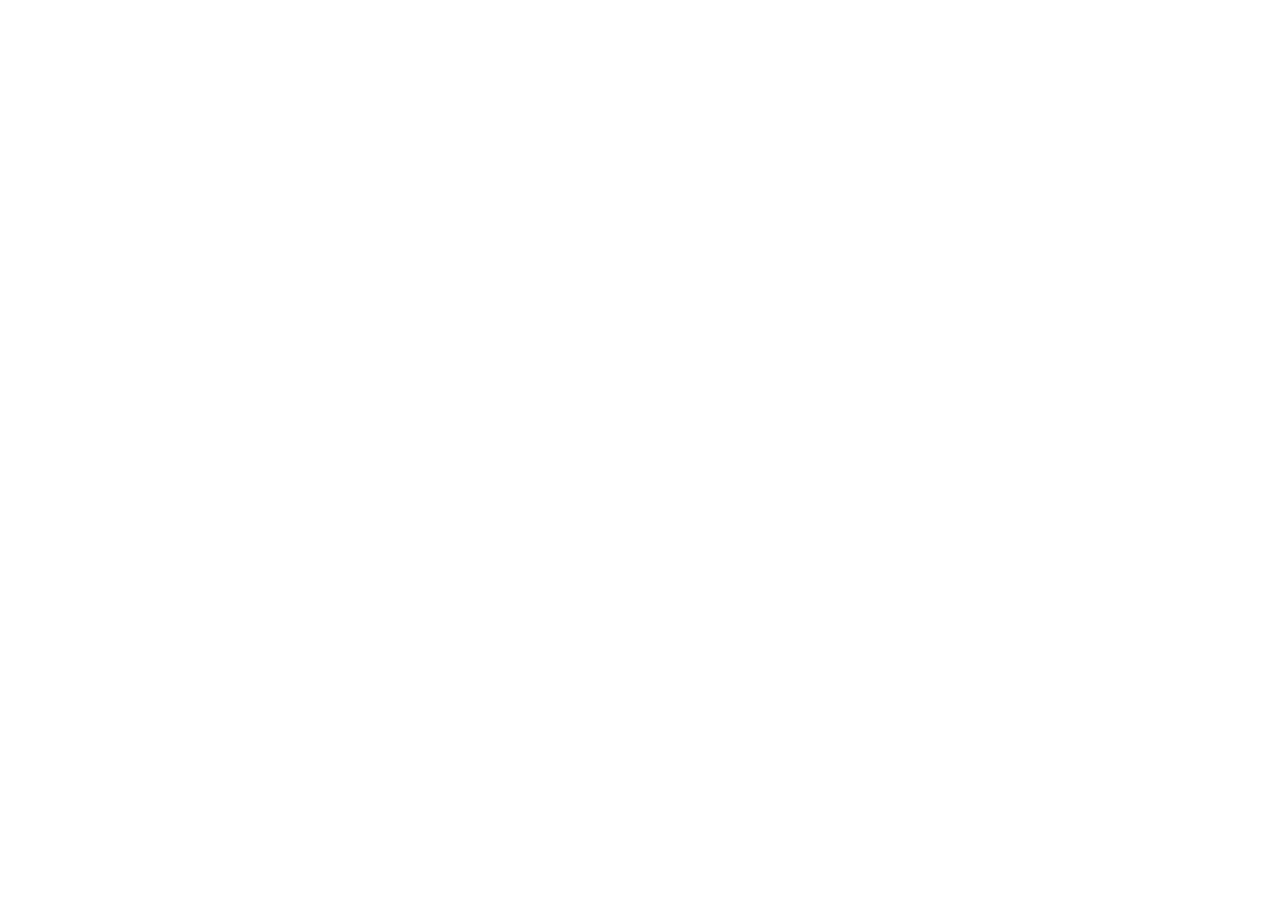
==== commit bf3e0111: "改為轉址到 https://shihlin.autolab.cloud（2026-10-03） Co-Authored-By: Claude Opus 5.5 <noreply@anthropic.c" ====
--- a/index.html
+++ b/index.html
@@ -1,1073 +1,17 @@
-<!DOCTYPE html><html lang="zh-Hant"><head>
-<meta charset="UTF-8"><meta name="viewport" content="width=device-width,initial-scale=1">
-<title>士林電機 · AI 提示詞產生器｜黃金三角 R×C×E</title>
-<meta name="description" content="士林電機 7 BU 基層專屬 AI 提示詞產生器。選模板→改成你的→一鍵複製到 Gemini/Manus。阿峰老師企業 AI 培訓。">
+<!DOCTYPE html>
+<html lang="zh-TW"><head><meta charset="UTF-8">
+<meta name="viewport" content="width=device-width,initial-scale=1">
 <meta name="robots" content="noindex">
-<link href="https://cdn.jsdelivr.net/npm/bootstrap-icons@1.11.3/font/bootstrap-icons.css" rel="stylesheet">
-<link href="https://fonts.googleapis.com/css2?family=Inter:wght@400;600;800&family=Noto+Sans+TC:wght@400;500;700;900&display=swap" rel="stylesheet">
-<style>
-:root{--brand:#00B4D8;--brand-d:#0077A0;--ink:#1C1C1E;--grey:#5A5A60;--bg:#F5F8FA;--card:#fff;--line:#E4E9EE;--orange:#FF6B35;--navy:#0A1628;--r:#1E3A8A;--c:#0077A0;--e:#C2410C;--ok:#0A7D4F}
-*{box-sizing:border-box;margin:0;padding:0}
-body{font-family:"Noto Sans TC","Inter",sans-serif;background:var(--bg);color:var(--ink);line-height:1.7;-webkit-font-smoothing:antialiased}
-.wrap{max-width:1080px;margin:0 auto;padding:0 16px}
-a{color:var(--brand-d)}
-/* Hero */
-header.hero{background:linear-gradient(135deg,#0A1628 0%,#0077A0 60%,#00B4D8 100%);color:#fff;padding:52px 0 44px;text-align:center}
-.hero .kick{font-size:12px;letter-spacing:3px;font-weight:700;opacity:.85;font-family:Inter}
-.hero h1{font-size:32px;font-weight:900;margin:12px 0 8px;line-height:1.3}
-.hero .sub{font-size:15px;opacity:.95;margin-bottom:18px}
-.hero .motto{display:inline-block;background:rgba(255,255,255,.14);border:1px solid rgba(255,255,255,.25);border-radius:30px;padding:7px 20px;font-size:14px;font-weight:700;margin-bottom:22px}
-.stats{display:flex;justify-content:center;gap:30px;flex-wrap:wrap}
-.stat b{font-size:26px;font-weight:900;color:#fff;font-family:Inter;display:block}
-.stat span{font-size:12px;opacity:.85}
-/* Info */
-.info{background:var(--card);border:1px solid var(--line);border-radius:16px;padding:22px 24px;margin:-28px auto 20px;position:relative;box-shadow:0 8px 28px rgba(0,60,90,.10)}
-.info h2{font-size:17px;color:var(--brand-d);margin-bottom:12px}
-.rce-row{display:flex;gap:12px;flex-wrap:wrap;margin-bottom:14px}
-.rce-box{flex:1;min-width:200px;border-radius:10px;padding:12px 14px;font-size:13px}
-.rce-box.r{background:#EEF2FF;border-left:4px solid var(--r)}
-.rce-box.c{background:#E6F4F9;border-left:4px solid var(--c)}
-.rce-box.e{background:#FFF1EA;border-left:4px solid var(--e)}
-.rce-box b{display:block;margin-bottom:3px}
-.steps{display:flex;gap:10px;flex-wrap:wrap;font-size:13px}
-.step{flex:1;min-width:150px;background:var(--bg);border-radius:8px;padding:10px 12px}
-.step .n{display:inline-block;width:22px;height:22px;line-height:22px;text-align:center;background:var(--brand);color:#fff;border-radius:50%;font-weight:800;font-size:12px;margin-right:6px}
-.pilot{background:#FFF6EE;border:1px solid #FFD9C2;border-radius:10px;padding:11px 15px;font-size:13px;color:#8a4423;margin-top:14px}
-/* 資安 */
-.sec-t{font-size:19px;font-weight:800;color:var(--brand-d);margin:26px 0 14px;display:flex;align-items:center;gap:9px}
-.sec-t::before{content:"";width:6px;height:22px;background:var(--orange);border-radius:3px}
-.warn{background:#FEF2F2;border:1px solid #FECACA;border-radius:12px;padding:14px 18px;font-size:13.5px;color:#991B1B;margin-bottom:8px}
-.warn b{color:#B91C1C}
-/* Filter */
-.tools-bar{position:sticky;top:0;z-index:20;background:var(--bg);padding:12px 0 8px;margin-bottom:6px}
-.search{width:100%;border:1.5px solid var(--line);border-radius:12px;padding:11px 16px;font-size:14px;font-family:inherit;margin-bottom:10px}
-.search:focus{outline:none;border-color:var(--brand)}
-.filters{display:flex;gap:8px;flex-wrap:wrap}
-.fbtn{border:1.5px solid var(--line);background:#fff;color:var(--grey);border-radius:22px;padding:7px 15px;font-size:13px;font-weight:700;cursor:pointer;font-family:inherit;transition:.15s}
-.fbtn:hover{border-color:var(--brand)}
-.fbtn.active{background:var(--brand);border-color:var(--brand);color:#fff}
-.fbtn b{font-family:Inter;opacity:.8;margin-left:2px}
-/* Cards */
-.tcard{background:var(--card);border:1px solid var(--line);border-radius:14px;margin-bottom:12px;overflow:hidden;box-shadow:0 2px 8px rgba(0,0,0,.03)}
-.tcard-head{display:flex;align-items:center;justify-content:space-between;gap:12px;padding:16px 20px;cursor:pointer}
-.tcard-head:hover{background:#FAFCFD}
-.th-title{font-size:16px;font-weight:700;margin-bottom:6px}
-.th-meta{display:flex;gap:6px;flex-wrap:wrap}
-.th-meta span{font-size:11px;font-weight:700;padding:2px 9px;border-radius:20px}
-.badge-bu{background:var(--navy);color:#fff}
-.badge-role{background:#E6F4F9;color:var(--brand-d)}
-.badge-tool{color:#fff}
-.tool-gemini{background:#0077A0} .tool-manus{background:#6D28D9} .tool-canvas{background:#0B4DA2} .tool-meet{background:#0A7D4F}
-.badge-kind{background:#F1F3F5;color:var(--grey)}
-.th-chev{color:var(--grey);font-size:18px;transition:.2s;flex-shrink:0}
-.tcard.open .th-chev{transform:rotate(180deg)}
-.tcard-body{display:none;padding:0 20px 20px;border-top:1px solid var(--line)}
-.tcard.open .tcard-body{display:block}
-.mat{background:#FFF1EA;border:1px solid #FFD9C2;border-radius:9px;padding:9px 13px;font-size:12.5px;margin:14px 0 4px;color:#8a4423}
-.mat a{color:var(--e);font-weight:700;word-break:break-all}
-.mat-hint{color:var(--grey);margin-left:4px}
-.fld-l{display:block;font-size:13px;font-weight:700;margin:14px 0 5px;color:var(--ink)}
-.fld-l .dot{display:inline-block;width:20px;height:20px;line-height:20px;text-align:center;color:#fff;border-radius:5px;font-size:11px;font-weight:800;font-family:Inter;margin-right:5px}
-.dot.r{background:var(--r)} .dot.c{background:var(--c)} .dot.e{background:var(--e)}
-.fld-l .hint{font-weight:400;font-size:11.5px;color:var(--grey);margin-left:4px}
-.fld{width:100%;border:1.5px solid var(--line);border-radius:10px;padding:11px 13px;font-size:13.5px;font-family:inherit;line-height:1.7;color:var(--ink);resize:vertical;background:#FCFDFE}
-.fld:focus{outline:none;border-color:var(--brand);background:#fff}
-.btns{display:flex;gap:9px;margin-top:14px;flex-wrap:wrap}
-.btn-gen{background:var(--brand);color:#fff;border:none;border-radius:10px;padding:11px 22px;font-size:14px;font-weight:800;cursor:pointer;font-family:inherit}
-.btn-gen:hover{background:var(--brand-d)}
-.btn-reset{background:#fff;color:var(--grey);border:1.5px solid var(--line);border-radius:10px;padding:11px 16px;font-size:13px;font-weight:700;cursor:pointer;font-family:inherit}
-.out-wrap{margin-top:16px}
-.out-top{display:flex;justify-content:space-between;align-items:center;font-size:13px;font-weight:700;color:var(--brand-d);margin-bottom:6px}
-.btn-copy{background:var(--ok);color:#fff;border:none;border-radius:8px;padding:6px 14px;font-size:12.5px;font-weight:700;cursor:pointer;font-family:inherit}
-.btn-copy.done{background:#059669}
-.out{background:var(--navy);color:#E8F0F5;border-radius:10px;padding:16px 18px;font-size:13px;line-height:1.75;white-space:pre-wrap;word-break:break-word;font-family:"Noto Sans TC",monospace;max-height:340px;overflow:auto}
-.empty{text-align:center;color:var(--grey);padding:40px;display:none}
-/* Tools */
-.toollist{display:grid;grid-template-columns:repeat(auto-fill,minmax(220px,1fr));gap:10px}
-.tool-card{background:#fff;border:1px solid var(--line);border-radius:11px;padding:13px 16px;font-size:13.5px}
-.tool-card b{display:block;font-size:14px;margin-bottom:2px}
-.tool-card a{font-size:12.5px;word-break:break-all}
-.tool-card .role{color:var(--grey);font-size:12px}
-/* 講師 */
-.teacher{background:var(--navy);color:#fff;border-radius:16px;padding:28px 30px;margin:22px 0}
-.teacher h3{font-size:20px;font-weight:900;margin-bottom:4px}
-.teacher .t-sub{color:#8FD4E8;font-size:13px;margin-bottom:14px}
-.teacher p{font-size:13.5px;opacity:.92;margin-bottom:8px}
-.teacher .t-contact{font-size:13px;margin-top:12px}
-.teacher .t-contact a{color:#8FD4E8}
-footer{text-align:center;padding:26px 0 40px;color:var(--grey);font-size:13px}
-footer b{color:var(--brand-d)}
-@media(max-width:600px){.hero h1{font-size:25px}.stats{gap:18px}.stat b{font-size:21px}.th-title{font-size:15px}}
-</style></head><body>
-
-<header class="hero"><div class="wrap">
-  <div class="kick">士林電機 × 阿峰老師｜工廠 AI 應用・初階實戰</div>
-  <h1>AI 提示詞產生器<br>黃金三角 R × C × E</h1>
-  <div class="sub">選一個貼近你工作的模板 → 把裡面的部門/數字改成你的 → 一鍵複製,貼到 Gemini 或 Manus</div>
-  <div class="motto">會用、懂用、好用、每天用｜你是機長,AI 是機組人員</div>
-  <div class="stats">
-    <div class="stat"><b>400+</b><span>企業培訓</span></div>
-    <div class="stat"><b>300+</b><span>場次演講</span></div>
-    <div class="stat"><b>10,000+</b><span>學員</span></div>
-    <div class="stat"><b>32</b><span>士林專屬模板</span></div>
-  </div>
-</div></header>
-
-<div class="wrap">
-  <div class="info">
-    <h2><i class="bi bi-magic"></i> 黃金三角:問對問題,AI 才幫得到你</h2>
-    <div class="rce-row">
-      <div class="rce-box r"><b>R 角色 Role</b>讓 AI 知道它是誰。一律「你是擁有 40 年經驗的…」開頭。</div>
-      <div class="rce-box c"><b>C 情境 Context</b>讓 AI 知道你在做什麼。帶真實人事時地物+數字。</div>
-      <div class="rce-box e"><b>E 期望 Expectation</b>讓 AI 知道你要什麼。格式、字數、幾點要求。</div>
-    </div>
-    <div class="steps">
-      <div class="step"><span class="n">1</span>找到像你工作的模板(用上面分類或搜尋)</div>
-      <div class="step"><span class="n">2</span>展開 → C 情境把姓名/數字改成你的</div>
-      <div class="step"><span class="n">3</span>按「產生指令」→ 複製</div>
-      <div class="step"><span class="n">4</span>貼到 Gemini / Manus → 驗收 → 你說了算</div>
-    </div>
-    <div class="pilot"><i class="bi bi-airplane"></i> <b>機長心法:</b>AI 打草稿,你負責確認正確、判斷適合、承擔責任。AI 建議降落台中,你說台北才安全——你說了算。</div>
-  </div>
-
-  <div class="sec-t">資安提醒(先看這個)</div>
-  <div class="warn"><b>三條紅線:</b>① <b>不要輸入公司機密</b>——真實客戶名、統編、報價、財務、個資、未公開規格,一律不貼。② <b>代號化</b>——把公司/客戶/批號換成代號(A公司、批號X)再問 AI。③ <b>產出必驗證</b>——AI 會編數字、會說錯,任何要送出去的內容,你自己一定要再核對一遍。這些模板裡的姓名、批號、數字全是<u>教學模擬</u>,直接拿去用之前記得換成你自己的、可公開的資訊。</div>
-
-  <div class="sec-t">選你的模板(共 32 個・7 BU 都有)</div>
-  <div class="tools-bar">
-    <input class="search" id="search" placeholder="🔍 搜尋:打你的部門、職位或任務(例:重電、月報、催辦、簡報)" oninput="doSearch()">
-    <div class="filters"><button class="fbtn active" data-f="all" onclick="flt(this)">全部 <b>32</b></button><button class="fbtn" data-f="notify" onclick="flt(this)">📧 通知・Email・公告 <b>5</b></button><button class="fbtn" data-f="report" onclick="flt(this)">📊 報表・週報・彙報 <b>6</b></button><button class="fbtn" data-f="organize" onclick="flt(this)">🗂 資料整理・表格・交接 <b>5</b></button><button class="fbtn" data-f="meeting" onclick="flt(this)">🗣 會議記錄・待辦追蹤 <b>3</b></button><button class="fbtn" data-f="read" onclick="flt(this)">🌐 讀懂・改寫・查資料 <b>3</b></button><button class="fbtn" data-f="slides" onclick="flt(this)">🎨 做簡報・圖表 <b>10</b></button></div>
-  </div>
-
-  <div id="grid">
-<div class="tcard" data-cat="notify" data-kw="跨廠區設備異常通知信(單元2示範) EG重電 生產課員 設備異常通知">
-  <div class="tcard-head" onclick="toggle(this)">
-    <div class="th-l">
-      <div class="th-title">★ 跨廠區設備異常通知信(單元2示範)</div>
-      <div class="th-meta"><span class="badge-bu">EG重電</span><span class="badge-role">生產課員</span><span class="badge-tool tool-gemini">Gemini</span><span class="badge-kind">設備異常通知</span></div>
-    </div>
-    <i class="bi bi-chevron-down th-chev"></i>
-  </div>
-  <div class="tcard-body">
-    
-    <label class="fld-l"><span class="dot r">R</span> 角色 Role <span class="hint">你是誰(這格通常照用就好)</span></label>
-    <textarea class="fld role" rows="4">你是擁有 40 年經驗的台灣製造業工廠管理顧問,專精電機電業設備廠的品質異常處理流程與跨廠區溝通管理。你曾任職於多家上市電機設備公司的品管與製造部門,協助建立設備異常分級通報機制,深知一封品質異常通知若寫不清楚,輕則造成跨部門誤會、延誤處置,重則影響客戶出貨時程與合約罰款。你了解重電產品(變壓器、斷路器、配電盤)的製程特性,也清楚工廠基層課員在資訊傳達上常見的盲點——描述太籠統讓人抓不到重點、沒附上批號與時間戳讓追溯困難、或用語過於口語讓高層看不懂。</textarea>
-    <label class="fld-l"><span class="dot c">C</span> 情境 Context <span class="hint">⚠️ 把姓名 / 部門 / 數字 / 批號 / 日期改成你自己的</span></label>
-    <textarea class="fld context" rows="6">士林電機重電事業部課員陳俊宏,負責配電盤組裝線的日常品質記錄。這週三早上 09:15,他在對型號 SM-12 中壓開關盤進行出廠前測試時,發現其中 2 台(批號 SL-2026-0618-04、SL-2026-0618-07)的絕緣耐壓測試值偏低,測得值分別為 22.4kV 和 21.8kV,低於規格下限 24kV。這 2 台原訂本週五出貨,客戶是台電的變電站工程,共 8 台設備,其餘 6 台測試正常。陳俊宏需要立即發一封跨部門通知給品管部、製造課長、業務部,說明異常狀況,請求緊急會議決定是否能趕工修復或需向客戶申請延期。</textarea>
-    <label class="fld-l"><span class="dot e">E</span> 期望 Expectation <span class="hint">要什麼格式、幾點要求(可微調)</span></label>
-    <textarea class="fld expect" rows="6">請幫我撰寫一封跨部門設備異常通知 Email。要求:(1) 主旨提供 2 個版本,格式建議【緊急】[異常類型]—[批號]—[影響出貨日]。(2) 正文分四段:異常描述(具體測試數值、批號、台數)、初步研判原因、可能影響範圍(出貨時程、客戶合約)、建議緊急行動(含時間建議),每段不超過 5 行。(3) 語氣務實清楚,數字精確到小數點一位,不用「可能」「大概」等模糊詞。(4) 信尾附聯絡方式佔位(分機號)及測試記錄表附件說明。(5) 全文 280-350 字,讓忙碌主管 1 分鐘讀完做決策。</textarea>
-    <div class="btns">
-      <button class="btn-gen" onclick="gen(this)"><i class="bi bi-stars"></i> 產生指令</button>
-      <button class="btn-reset" onclick="resetCard(this)"><i class="bi bi-arrow-counterclockwise"></i> 還原範例</button>
-    </div>
-    <div class="out-wrap" style="display:none">
-      <div class="out-top"><span><i class="bi bi-clipboard-check"></i> 完整指令(複製後貼到 Gemini)</span>
-        <button class="btn-copy" onclick="cp(this)"><i class="bi bi-clipboard"></i> 複製</button></div>
-      <pre class="out"></pre>
-    </div>
-  </div>
-</div>
-<div class="tcard" data-cat="report" data-kw="集團月度營運摘要報告(單元2示範) SS幕僚 行政助理 月度營運摘要">
-  <div class="tcard-head" onclick="toggle(this)">
-    <div class="th-l">
-      <div class="th-title">★ 集團月度營運摘要報告(單元2示範)</div>
-      <div class="th-meta"><span class="badge-bu">SS幕僚</span><span class="badge-role">行政助理</span><span class="badge-tool tool-gemini">Gemini</span><span class="badge-kind">月度營運摘要</span></div>
-    </div>
-    <i class="bi bi-chevron-down th-chev"></i>
-  </div>
-  <div class="tcard-body">
-    
-    <label class="fld-l"><span class="dot r">R</span> 角色 Role <span class="hint">你是誰(這格通常照用就好)</span></label>
-    <textarea class="fld role" rows="4">你是擁有 40 年經驗的企業行政管理顧問,專精台灣製造業大型集團的部門績效追蹤報告設計與行政文書標準化作業。你服務過多家上市製造業集團,協助人事行政、幕僚單位建立定期報告模板,深知一份好的週報或月報要讓高層在 3 分鐘內掌握關鍵訊息,而不是讓他們翻一堆數字自己找重點。你了解製造業幕僚行政人員的實際困境:每月底要從各部門收集 20 到 30 份數據回報、整合進統一格式、再向上呈報,光靠人工往往耗掉一整天,格式一旦不統一就被主管退回重來。</textarea>
-    <label class="fld-l"><span class="dot c">C</span> 情境 Context <span class="hint">⚠️ 把姓名 / 部門 / 數字 / 批號 / 日期改成你自己的</span></label>
-    <textarea class="fld context" rows="6">士林電機幕僚單位行政助理林佳穎,負責每月彙整集團各 BU(重電、電裝品、機器、系統工程、自動化整合、研發、幕僚)的月度人力出勤與生產稼動率數據,產出一份給執行長室的「月度營運摘要報告」。這個月收到的原始資料包含:7 個 BU 各自提交的 Excel 出勤表、每日稼動率記錄 csv 檔共 7 份、以及各部門主管用 LINE 傳來的文字說明。7 月份數據特別複雜,因為有颱風假影響 2 天(7/11、7/12),加班核銷單據比往常多出 40%,且自動化整合部有一台關鍵設備故障停機 3 天(7/14-7/16),稼動率從月均 87% 驟降至該週 61%。今天是 8 月 2 日,她有 1.5 天完成整理與撰寫。</textarea>
-    <label class="fld-l"><span class="dot e">E</span> 期望 Expectation <span class="hint">要什麼格式、幾點要求(可微調)</span></label>
-    <textarea class="fld expect" rows="6">請把以上原始資料整理成可直接呈報執行長室的「7 月份月度營運摘要報告」。要求:(1) 報告分四區塊:人力出勤概況(含颱風假影響說明)、各 BU 生產稼動率比較表(橫列 BU、直欄週次、最後一欄月均值)、本月異常事件摘要、下月預計影響事項,每區塊用小標題分開。(2) 稼動率比較表以純文字固定欄寬對齊,方便貼進 Word。(3) 異常事件摘要寫清楚:日期/影響部門/影響程度(稼動率%)/目前處置狀態。(4) 語氣正式數字精確,不用「相關」「部分」等模糊詞。(5) 全文 400 字以內,附「數據來源與製表人」說明行(用佔位符)。</textarea>
-    <div class="btns">
-      <button class="btn-gen" onclick="gen(this)"><i class="bi bi-stars"></i> 產生指令</button>
-      <button class="btn-reset" onclick="resetCard(this)"><i class="bi bi-arrow-counterclockwise"></i> 還原範例</button>
-    </div>
-    <div class="out-wrap" style="display:none">
-      <div class="out-top"><span><i class="bi bi-clipboard-check"></i> 完整指令(複製後貼到 Gemini)</span>
-        <button class="btn-copy" onclick="cp(this)"><i class="bi bi-clipboard"></i> 複製</button></div>
-      <pre class="out"></pre>
-    </div>
-  </div>
-</div>
-<div class="tcard" data-cat="notify" data-kw="全廠停電保養公告 SS幕僚 總務行政專員 Email/通知">
-  <div class="tcard-head" onclick="toggle(this)">
-    <div class="th-l">
-      <div class="th-title">全廠停電保養公告</div>
-      <div class="th-meta"><span class="badge-bu">SS幕僚</span><span class="badge-role">總務行政專員</span><span class="badge-tool tool-gemini">Gemini</span><span class="badge-kind">Email/通知</span></div>
-    </div>
-    <i class="bi bi-chevron-down th-chev"></i>
-  </div>
-  <div class="tcard-body">
-    
-    <label class="fld-l"><span class="dot r">R</span> 角色 Role <span class="hint">你是誰(這格通常照用就好)</span></label>
-    <textarea class="fld role" rows="4">你是擁有 40 年經驗的企業行政溝通顧問,專精製造業廠區公告與跨部門通知的撰寫規範,曾協助數十家上市製造公司建立行政公告模板與發布流程。你深知一份好公告要讓產線、辦公室、警衛室三種完全不同的讀者,在 30 秒內都知道「跟我有什麼關係、我該做什麼」;寫得不清楚,當天就會有人白跑一趟或設備忘了關。</textarea>
-    <label class="fld-l"><span class="dot c">C</span> 情境 Context <span class="hint">⚠️ 把姓名 / 部門 / 數字 / 批號 / 日期改成你自己的</span></label>
-    <textarea class="fld context" rows="6">我是士林電機幕僚單位的總務行政專員。工務部門用 LINE 傳來一段話:「下週六 08:00-17:00 全廠高壓設備年度保養,全區停電,UPS 只保機房,餐廳不開,加班要事先申請改到別棟,冰箱東西記得清」。主管要我今天下班前發出正式公告給全體同仁(約 800 人,含產線輪班人員),用 Email 與公佈欄兩種版本。我以前寫公告常被唸「太像聊天」,這次想一次把格式寫對。</textarea>
-    <label class="fld-l"><span class="dot e">E</span> 期望 Expectation <span class="hint">要什麼格式、幾點要求(可微調)</span></label>
-    <textarea class="fld expect" rows="6">請把以上資訊整理成正式停電保養公告,產出兩個版本:(1) Email 版(全文 300 字內):主旨一行含日期與影響範圍;正文分「停電時間/影響範圍/同仁配合事項/聯絡窗口」四段,配合事項用條列、每條以動詞開頭;(2) 公佈欄版:150 字內、字句更短、重點加【】標示;(3) 兩版語氣正式但不生硬,不用「請惠予配合」這類老公文腔;(4) 聯絡窗口用佔位符(分機○○○);(5) 產線輪班同仁的注意事項單獨一條,避免只寫給辦公室的人看。</textarea>
-    <div class="btns">
-      <button class="btn-gen" onclick="gen(this)"><i class="bi bi-stars"></i> 產生指令</button>
-      <button class="btn-reset" onclick="resetCard(this)"><i class="bi bi-arrow-counterclockwise"></i> 還原範例</button>
-    </div>
-    <div class="out-wrap" style="display:none">
-      <div class="out-top"><span><i class="bi bi-clipboard-check"></i> 完整指令(複製後貼到 Gemini)</span>
-        <button class="btn-copy" onclick="cp(this)"><i class="bi bi-clipboard"></i> 複製</button></div>
-      <pre class="out"></pre>
-    </div>
-  </div>
-</div>
-<div class="tcard" data-cat="report" data-kw="變壓器組裝線生產週報 EG重電 生產課員 報告/週報">
-  <div class="tcard-head" onclick="toggle(this)">
-    <div class="th-l">
-      <div class="th-title">變壓器組裝線生產週報</div>
-      <div class="th-meta"><span class="badge-bu">EG重電</span><span class="badge-role">生產課員</span><span class="badge-tool tool-gemini">Gemini</span><span class="badge-kind">報告/週報</span></div>
-    </div>
-    <i class="bi bi-chevron-down th-chev"></i>
-  </div>
-  <div class="tcard-body">
-    
-    <label class="fld-l"><span class="dot r">R</span> 角色 Role <span class="hint">你是誰(這格通常照用就好)</span></label>
-    <textarea class="fld role" rows="4">你是擁有 40 年經驗的電機製造業生產管理顧問，專精變壓器與重電設備組裝線的產能規劃與週報制度設計，輔導過數十家電機廠建立標準化生產週報範本超過百份。你深知一份好週報要讓主管一眼看出進度落後在哪裡，而不是自己在數字堆裡找答案。</textarea>
-    <label class="fld-l"><span class="dot c">C</span> 情境 Context <span class="hint">⚠️ 把姓名 / 部門 / 數字 / 批號 / 日期改成你自己的</span></label>
-    <textarea class="fld context" rows="6">我是士林電機重電事業群變壓器組裝線的生產課員，每週五要交「生產週報」給課長。這週(模擬數據)產線目標產出12台油浸式變壓器，實際完成9台，其中2台因銅線到料延誤卡在繞線站，1台因客戶(某電力公司)變更規格暫停；另有1名新進同仁教育訓練占用半天人力。我平常都是想到什麼寫什麼，上次被課長唸「進度掉在哪一站都看不出來」，這次想把週報寫清楚。</textarea>
-    <label class="fld-l"><span class="dot e">E</span> 期望 Expectation <span class="hint">要什麼格式、幾點要求(可微調)</span></label>
-    <textarea class="fld expect" rows="6">請幫我把以上內容整理成「生產週報」：(1)四欄式：本週產出/落後原因/影響範圍/下週因應(2)每欄先講結論、數字精確到台數與站別，不用「大概、可能」，讓課長一看數字就能判斷要不要介入(3)落後原因要點出卡在哪一站，不要寫成「進度不如預期」這種看不出站別的空話(4)新增「本週提醒」一行給課長，全文220字內(5)語氣正式、條列呈現，可直接貼進報告。</textarea>
-    <div class="btns">
-      <button class="btn-gen" onclick="gen(this)"><i class="bi bi-stars"></i> 產生指令</button>
-      <button class="btn-reset" onclick="resetCard(this)"><i class="bi bi-arrow-counterclockwise"></i> 還原範例</button>
-    </div>
-    <div class="out-wrap" style="display:none">
-      <div class="out-top"><span><i class="bi bi-clipboard-check"></i> 完整指令(複製後貼到 Gemini)</span>
-        <button class="btn-copy" onclick="cp(this)"><i class="bi bi-clipboard"></i> 複製</button></div>
-      <pre class="out"></pre>
-    </div>
-  </div>
-</div>
-<div class="tcard" data-cat="meeting" data-kw="部門月會紀錄 → 決議+待辦清單 EG重電 課務助理 會議與待辦整理">
-  <div class="tcard-head" onclick="toggle(this)">
-    <div class="th-l">
-      <div class="th-title">部門月會紀錄 → 決議+待辦清單</div>
-      <div class="th-meta"><span class="badge-bu">EG重電</span><span class="badge-role">課務助理</span><span class="badge-tool tool-gemini">Gemini</span><span class="badge-kind">會議與待辦整理</span></div>
-    </div>
-    <i class="bi bi-chevron-down th-chev"></i>
-  </div>
-  <div class="tcard-body">
-    
-    <label class="fld-l"><span class="dot r">R</span> 角色 Role <span class="hint">你是誰(這格通常照用就好)</span></label>
-    <textarea class="fld role" rows="4">你是擁有 40 年經驗的製造業行政管理總監，專精產線部門的會議記錄標準化與待辦追蹤機制設計，輔導過上百場電機廠部門月會導入決議追蹤系統，大幅減少會後各單位各自解讀的落差。你深知一份好會議紀錄要讓沒開會的人也看得懂誰要做什麼、何時要完成。</textarea>
-    <label class="fld-l"><span class="dot c">C</span> 情境 Context <span class="hint">⚠️ 把姓名 / 部門 / 數字 / 批號 / 日期改成你自己的</span></label>
-    <textarea class="fld context" rows="6">我是士林電機重電事業群的課務助理，本週三部門月會由課長主持，8位組長與課級主管參加。會中討論(模擬數據)：變壓器產線良率從92%降到88%需要追原因、新到的自動化收線機下月試機、有同仁反映夜班交接單格式一直不統一。課長邊講我邊抄逐字稿，會議記錄常常寫成一大段文字，主管說看不出誰要做什麼、什麼時候要交，要我改成決議跟待辦分開的格式。</textarea>
-    <label class="fld-l"><span class="dot e">E</span> 期望 Expectation <span class="hint">要什麼格式、幾點要求(可微調)</span></label>
-    <textarea class="fld expect" rows="6">這是這場部門月會的內容，請幫我整理成兩個區塊放進會議紀錄：(1)決議摘要，每項決議一句話、後面加一句背景原因，不要只寫結論、看不出原因(2)待辦清單表格，欄位為「待辦事項/負責人/期限/狀態」，事項描述要具體到動作(3)負責人優先寫模擬姓名(如王課長)，沒指定的先標「待指派」，期限精確到日期(4)全文含表格控制在400字內，可直接複製貼上(5)語氣簡潔正式，不要寫成逐字稿式長句。</textarea>
-    <div class="btns">
-      <button class="btn-gen" onclick="gen(this)"><i class="bi bi-stars"></i> 產生指令</button>
-      <button class="btn-reset" onclick="resetCard(this)"><i class="bi bi-arrow-counterclockwise"></i> 還原範例</button>
-    </div>
-    <div class="out-wrap" style="display:none">
-      <div class="out-top"><span><i class="bi bi-clipboard-check"></i> 完整指令(複製後貼到 Gemini)</span>
-        <button class="btn-copy" onclick="cp(this)"><i class="bi bi-clipboard"></i> 複製</button></div>
-      <pre class="out"></pre>
-    </div>
-  </div>
-</div>
-<div class="tcard" data-cat="organize" data-kw="出廠測試數據整理成檢驗紀錄表 EG重電 品管課員 資料整理/表格">
-  <div class="tcard-head" onclick="toggle(this)">
-    <div class="th-l">
-      <div class="th-title">出廠測試數據整理成檢驗紀錄表</div>
-      <div class="th-meta"><span class="badge-bu">EG重電</span><span class="badge-role">品管課員</span><span class="badge-tool tool-gemini">Gemini</span><span class="badge-kind">資料整理/表格</span></div>
-    </div>
-    <i class="bi bi-chevron-down th-chev"></i>
-  </div>
-  <div class="tcard-body">
-    
-    <label class="fld-l"><span class="dot r">R</span> 角色 Role <span class="hint">你是誰(這格通常照用就好)</span></label>
-    <textarea class="fld role" rows="4">你是擁有 40 年經驗的電機製造業品質保證資深經理，專精出廠測試數據的檢驗紀錄表設計與稽核備查，輔導過數十家上市電機廠通過第三方品保稽核。你深知一張檢驗紀錄表若欄位對不齊、數據排列亂，稽核當天翻資料翻半天，連自己都會心慌。</textarea>
-    <label class="fld-l"><span class="dot c">C</span> 情境 Context <span class="hint">⚠️ 把姓名 / 部門 / 數字 / 批號 / 日期改成你自己的</span></label>
-    <textarea class="fld context" rows="6">我是士林電機重電事業群的品管課員，負責把出廠測試的原始數據整理成檢驗紀錄表存查。這批(模擬批號 B-0710)共5台配電盤，測試項目有絕緣電阻、耐壓測試、溫升測試三項，數據原本記在測試員的手寫記錄紙與Excel兩邊，格式一直不一致。上次交出去的紀錄表被品保主管退回，說欄位亂七八糟看不出哪台對應哪個數據，要我重做一次，白白多花兩小時。</textarea>
-    <label class="fld-l"><span class="dot e">E</span> 期望 Expectation <span class="hint">要什麼格式、幾點要求(可微調)</span></label>
-    <textarea class="fld expect" rows="6">麻煩把這批數據轉成標準「檢驗紀錄表」：(1)欄位固定為「測試項目/受測物編號/測試值/合格基準/判定」，同一測試項目的數據排在一起(2)判定欄自動寫「合格」或「不合格」，不用我自己看基準比對(3)表格最後加一行統計，共幾台合格、幾台待複測(4)不要寫成像上次那樣欄位亂跳、看不出哪台對哪個數據(5)全文含表格300字內，語氣中性專業、格式工整可直接列印存查。</textarea>
-    <div class="btns">
-      <button class="btn-gen" onclick="gen(this)"><i class="bi bi-stars"></i> 產生指令</button>
-      <button class="btn-reset" onclick="resetCard(this)"><i class="bi bi-arrow-counterclockwise"></i> 還原範例</button>
-    </div>
-    <div class="out-wrap" style="display:none">
-      <div class="out-top"><span><i class="bi bi-clipboard-check"></i> 完整指令(複製後貼到 Gemini)</span>
-        <button class="btn-copy" onclick="cp(this)"><i class="bi bi-clipboard"></i> 複製</button></div>
-      <pre class="out"></pre>
-    </div>
-  </div>
-</div>
-<div class="tcard" data-cat="notify" data-kw="供應商交期催辦信 AG電裝品 採購助理 Email/通知">
-  <div class="tcard-head" onclick="toggle(this)">
-    <div class="th-l">
-      <div class="th-title">供應商交期催辦信</div>
-      <div class="th-meta"><span class="badge-bu">AG電裝品</span><span class="badge-role">採購助理</span><span class="badge-tool tool-gemini">Gemini</span><span class="badge-kind">Email/通知</span></div>
-    </div>
-    <i class="bi bi-chevron-down th-chev"></i>
-  </div>
-  <div class="tcard-body">
-    
-    <label class="fld-l"><span class="dot r">R</span> 角色 Role <span class="hint">你是誰(這格通常照用就好)</span></label>
-    <textarea class="fld role" rows="4">你是擁有40年經驗的供應鏈採購管理專家，專精電子零組件與電裝品產業的供應商交期控管、催貨談判與異常追蹤技巧，曾輔導超過百家電子製造業與代工廠建立供應商績效評核與交期預警制度，深諳基層採購人員面對延遲交期時的溝通眉角與話術拿捏</textarea>
-    <label class="fld-l"><span class="dot c">C</span> 情境 Context <span class="hint">⚠️ 把姓名 / 部門 / 數字 / 批號 / 日期改成你自己的</span></label>
-    <textarea class="fld context" rows="6">我是士林電機AG電裝品部門的採購助理，負責跟催一批繼電器模組（型號MK-7420，模擬）的到貨，供應商是某電子零組件商，原訂7月15日交貨，已延遲兩週，產線等這批料件已停機兩天。上週我用LINE傳訊息催貨，對方已讀不回，主管在會議上唸我催貨信寫得太客氣、對方感受不到急迫性，我很想學怎麼把催貨信寫得有力道、對方會馬上處理，但又不失禮貌，不要越催越得罪供應商</textarea>
-    <label class="fld-l"><span class="dot e">E</span> 期望 Expectation <span class="hint">要什麼格式、幾點要求(可微調)</span></label>
-    <textarea class="fld expect" rows="6">請幫我用Gemini寫一封給供應商的交期催辦信，需求如下：(1)開頭先簡述採購單號與原訂交期，語氣專業不卑不亢(2)明確指出目前已延遲天數對產線的實際影響(3)提出具體到貨期限並要求對方24小時內回覆確認(4)保留後續合作空間，避免情緒化字眼(5)全文200字內，適合直接複製貼上寄出；不要寫成『拜託幫我加快』這種太客氣、沒有壓迫感的語氣</textarea>
-    <div class="btns">
-      <button class="btn-gen" onclick="gen(this)"><i class="bi bi-stars"></i> 產生指令</button>
-      <button class="btn-reset" onclick="resetCard(this)"><i class="bi bi-arrow-counterclockwise"></i> 還原範例</button>
-    </div>
-    <div class="out-wrap" style="display:none">
-      <div class="out-top"><span><i class="bi bi-clipboard-check"></i> 完整指令(複製後貼到 Gemini)</span>
-        <button class="btn-copy" onclick="cp(this)"><i class="bi bi-clipboard"></i> 複製</button></div>
-      <pre class="out"></pre>
-    </div>
-  </div>
-</div>
-<div class="tcard" data-cat="meeting" data-kw="客訴檢討會議重點摘要 AG電裝品 品保專員 會議與待辦整理">
-  <div class="tcard-head" onclick="toggle(this)">
-    <div class="th-l">
-      <div class="th-title">客訴檢討會議重點摘要</div>
-      <div class="th-meta"><span class="badge-bu">AG電裝品</span><span class="badge-role">品保專員</span><span class="badge-tool tool-gemini">Gemini</span><span class="badge-kind">會議與待辦整理</span></div>
-    </div>
-    <i class="bi bi-chevron-down th-chev"></i>
-  </div>
-  <div class="tcard-body">
-    
-    <label class="fld-l"><span class="dot r">R</span> 角色 Role <span class="hint">你是誰(這格通常照用就好)</span></label>
-    <textarea class="fld role" rows="4">你是擁有40年經驗的品質管理總監，專精電子製造業客訴分析、根本原因追溯與矯正預防措施擬定，曾輔導超過數十家電裝品與電子零組件廠建立客訴檢討會議標準作業流程，擅長把冗長的客訴檢討會議紀錄，整理成主管一看就懂的重點摘要與待辦事項</textarea>
-    <label class="fld-l"><span class="dot c">C</span> 情境 Context <span class="hint">⚠️ 把姓名 / 部門 / 數字 / 批號 / 日期改成你自己的</span></label>
-    <textarea class="fld context" rows="6">我是士林電機AG電裝品部門的品保專員，昨天下午參加一場客訴檢討會議，討論某機械設備商反映的電力斷路器（批號RC-0612，模擬）異常跳脫問題，會議開了兩小時，主管、產線組長、業務共6人輪流發言，我全程用手機錄音、邊聽邊抄筆記，會後主管要我兩天內把重點跟待辦事項整理成一頁摘要給部門主管看，但我抄的筆記亂七八糟，之前交出去的會議紀錄被唸『重點跟閒聊都寫在一起，看不出誰要做什麼』</textarea>
-    <label class="fld-l"><span class="dot e">E</span> 期望 Expectation <span class="hint">要什麼格式、幾點要求(可微調)</span></label>
-    <textarea class="fld expect" rows="6">請用Gemini幫我把這份客訴會議記錄整理成摘要，希望做到：(1)先列會議結論與客訴根本原因，控制在50字內(2)用表格列出待辦事項，欄位為負責人、任務、期限(3)標示出需要主管裁示的事項(4)語氣中性、只陳述事實不加個人意見(5)全文含表格在300字內；不要寫成『重點跟閒聊都寫在一起』的流水帳，要讓主管一眼看出誰該做什麼、什麼時候要交</textarea>
-    <div class="btns">
-      <button class="btn-gen" onclick="gen(this)"><i class="bi bi-stars"></i> 產生指令</button>
-      <button class="btn-reset" onclick="resetCard(this)"><i class="bi bi-arrow-counterclockwise"></i> 還原範例</button>
-    </div>
-    <div class="out-wrap" style="display:none">
-      <div class="out-top"><span><i class="bi bi-clipboard-check"></i> 完整指令(複製後貼到 Gemini)</span>
-        <button class="btn-copy" onclick="cp(this)"><i class="bi bi-clipboard"></i> 複製</button></div>
-      <pre class="out"></pre>
-    </div>
-  </div>
-</div>
-<div class="tcard" data-cat="read" data-kw="英文規格詢問信:讀懂+擬中文回覆重點 AG電裝品 業務助理 改寫/翻譯/潤稿">
-  <div class="tcard-head" onclick="toggle(this)">
-    <div class="th-l">
-      <div class="th-title">英文規格詢問信:讀懂+擬中文回覆重點</div>
-      <div class="th-meta"><span class="badge-bu">AG電裝品</span><span class="badge-role">業務助理</span><span class="badge-tool tool-gemini">Gemini</span><span class="badge-kind">改寫/翻譯/潤稿</span></div>
-    </div>
-    <i class="bi bi-chevron-down th-chev"></i>
-  </div>
-  <div class="tcard-body">
-    
-    <label class="fld-l"><span class="dot r">R</span> 角色 Role <span class="hint">你是誰(這格通常照用就好)</span></label>
-    <textarea class="fld role" rows="4">你是擁有40年經驗的國際業務溝通資深經理，專精電子零組件產業的英文技術規格書信往來與跨國客戶應對技巧，曾服務數十家電裝品與電子製造業處理海外客戶詢價、規格確認與商務書信翻譯，深諳業務助理面對艱澀技術英文規格時的緊張與回信壓力</textarea>
-    <label class="fld-l"><span class="dot c">C</span> 情境 Context <span class="hint">⚠️ 把姓名 / 部門 / 數字 / 批號 / 日期改成你自己的</span></label>
-    <textarea class="fld context" rows="6">我是士林電機AG電裝品部門的業務助理，昨天收到一封來自某東南亞機械設備商採購的英文信，詢問我們一款接觸器（型號SC-3350，模擬）的耐電流規格與交期，信裡夾雜不少專業英文縮寫，我大學修過商用英文但看得很吃力，怕漏看關鍵條件、回錯規格數字。上次我把耐壓值看錯位數，業務經理發現後緊急重寄更正信，我很怕再出這種低級錯誤，主管明天一早就要我先整理中文回覆重點給他過目</textarea>
-    <label class="fld-l"><span class="dot e">E</span> 期望 Expectation <span class="hint">要什麼格式、幾點要求(可微調)</span></label>
-    <textarea class="fld expect" rows="6">這封英文信我看不太懂，麻煩用Gemini幫我先讀懂再整理成中文回覆重點，請做到：(1)先用白話中文條列信裡問了哪幾個具體問題(2)標出信中出現的專業縮寫並附中文解釋(3)針對每個問題列出我該跟工程單位確認的資料(4)特別標示規格數字部分、提醒我要跟工程單位再三確認以免看錯(5)全文條列在250字內，語氣簡潔口語，讓我今天下班前能直接照著回信</textarea>
-    <div class="btns">
-      <button class="btn-gen" onclick="gen(this)"><i class="bi bi-stars"></i> 產生指令</button>
-      <button class="btn-reset" onclick="resetCard(this)"><i class="bi bi-arrow-counterclockwise"></i> 還原範例</button>
-    </div>
-    <div class="out-wrap" style="display:none">
-      <div class="out-top"><span><i class="bi bi-clipboard-check"></i> 完整指令(複製後貼到 Gemini)</span>
-        <button class="btn-copy" onclick="cp(this)"><i class="bi bi-clipboard"></i> 複製</button></div>
-      <pre class="out"></pre>
-    </div>
-  </div>
-</div>
-<div class="tcard" data-cat="report" data-kw="設備稼動月報 BG機器 生產組長 報告/週報">
-  <div class="tcard-head" onclick="toggle(this)">
-    <div class="th-l">
-      <div class="th-title">設備稼動月報</div>
-      <div class="th-meta"><span class="badge-bu">BG機器</span><span class="badge-role">生產組長</span><span class="badge-tool tool-gemini">Gemini</span><span class="badge-kind">報告/週報</span></div>
-    </div>
-    <i class="bi bi-chevron-down th-chev"></i>
-  </div>
-  <div class="tcard-body">
-    
-    <label class="fld-l"><span class="dot r">R</span> 角色 Role <span class="hint">你是誰(這格通常照用就好)</span></label>
-    <textarea class="fld role" rows="4">你是擁有 40 年經驗的機械製造產線效能管理資深經理,專精設備稼動率分析與生產月報格式設計,輔導過數十家機械電機工廠導入稼動追蹤系統,也帶過上百場產線改善會議。你深知月報若只丟一堆百分比,主管看不出問題出在人、機台還是排程,反而等於白做工。</textarea>
-    <label class="fld-l"><span class="dot c">C</span> 情境 Context <span class="hint">⚠️ 把姓名 / 部門 / 數字 / 批號 / 日期改成你自己的</span></label>
-    <textarea class="fld context" rows="6">我是士林電機機器事業群的生產組長。每月 5 日前要交「設備稼動月報」給廠長,這個月我負責的 3 台立式加工中心(模擬編號 VMC-12、VMC-15、VMC-18),稼動率分別是 88%、76%、62%,VMC-18 那台 62% 是因為換模與等待物料共停機 14 小時,另外 2 台是排程滿載。上次交的月報被林廠長打回票,說整篇都是數字看不出重點,到底是人的問題還是機台老舊。</textarea>
-    <label class="fld-l"><span class="dot e">E</span> 期望 Expectation <span class="hint">要什麼格式、幾點要求(可微調)</span></label>
-    <textarea class="fld expect" rows="6">請把以上資料整理成「設備稼動月報」:(1) 先給一段 3 行內的重點摘要,直接點名哪台機台拖累稼動率 (2) 主表列出機台編號、稼動率、主要停機原因 (3) 停機原因分類寫「人員/設備/排程」三種之一,不要只寫「異常」帶過 (4) 不要寫成林廠長唸過的那種流水帳數字堆,要有一句給結論的話 (5) 全文 320 字內,語氣正式、像跟主管報告,不用「可能、大概」這種模糊字眼。</textarea>
-    <div class="btns">
-      <button class="btn-gen" onclick="gen(this)"><i class="bi bi-stars"></i> 產生指令</button>
-      <button class="btn-reset" onclick="resetCard(this)"><i class="bi bi-arrow-counterclockwise"></i> 還原範例</button>
-    </div>
-    <div class="out-wrap" style="display:none">
-      <div class="out-top"><span><i class="bi bi-clipboard-check"></i> 完整指令(複製後貼到 Gemini)</span>
-        <button class="btn-copy" onclick="cp(this)"><i class="bi bi-clipboard"></i> 複製</button></div>
-      <pre class="out"></pre>
-    </div>
-  </div>
-</div>
-<div class="tcard" data-cat="organize" data-kw="新人機台操作指引草稿 BG機器 資深課員 SOP/交接文件">
-  <div class="tcard-head" onclick="toggle(this)">
-    <div class="th-l">
-      <div class="th-title">新人機台操作指引草稿</div>
-      <div class="th-meta"><span class="badge-bu">BG機器</span><span class="badge-role">資深課員</span><span class="badge-tool tool-gemini">Gemini</span><span class="badge-kind">SOP/交接文件</span></div>
-    </div>
-    <i class="bi bi-chevron-down th-chev"></i>
-  </div>
-  <div class="tcard-body">
-    
-    <label class="fld-l"><span class="dot r">R</span> 角色 Role <span class="hint">你是誰(這格通常照用就好)</span></label>
-    <textarea class="fld role" rows="4">你是擁有 40 年經驗的機械加工現場訓練專家,專精新進人員機台操作指引撰寫與教育訓練教材設計,帶過數十家工廠的新人訓練專案,主持過上百場產線師徒制教育訓練。你深知一份指引若步驟跳來跳去,新人學得心慌,老師傅還要重講三遍才學得會。</textarea>
-    <label class="fld-l"><span class="dot c">C</span> 情境 Context <span class="hint">⚠️ 把姓名 / 部門 / 數字 / 批號 / 日期改成你自己的</span></label>
-    <textarea class="fld context" rows="6">我是士林電機機器事業群的資深課員,做這台 CNC 銑床(模擬機型 VF-2)已經 12 年。上個月來了 2 位新人,課長要我兩天內寫出一份「機台操作指引草稿」讓新人自己先看過再上機。我腦中步驟很熟,但真的要打成文字常常想到哪寫到哪,漏了「開機前確認護罩有沒有關好」這種救命的小步驟,自己都會嚇一跳,畢竟這台機台去年才夾傷過一位老師傅的手。</textarea>
-    <label class="fld-l"><span class="dot e">E</span> 期望 Expectation <span class="hint">要什麼格式、幾點要求(可微調)</span></label>
-    <textarea class="fld expect" rows="6">請把以上內容整理成「新人機台操作指引草稿」:(1) 用開機前/操作中/關機後三階段編號寫,每步驟一句話講清楚動作 (2) 「確認護罩關好」這類安全動作要獨立標【安全】,放在最前面 (3) 加一段「新手最容易犯的 3 個錯」,用第一人稱口吻提醒 (4) 用詞盡量口語,避免生澀專有名詞讓新人看不懂 (5) 全文 350 字內,分段清楚,讓新人下班前能自己讀完一遍。</textarea>
-    <div class="btns">
-      <button class="btn-gen" onclick="gen(this)"><i class="bi bi-stars"></i> 產生指令</button>
-      <button class="btn-reset" onclick="resetCard(this)"><i class="bi bi-arrow-counterclockwise"></i> 還原範例</button>
-    </div>
-    <div class="out-wrap" style="display:none">
-      <div class="out-top"><span><i class="bi bi-clipboard-check"></i> 完整指令(複製後貼到 Gemini)</span>
-        <button class="btn-copy" onclick="cp(this)"><i class="bi bi-clipboard"></i> 複製</button></div>
-      <pre class="out"></pre>
-    </div>
-  </div>
-</div>
-<div class="tcard" data-cat="organize" data-kw="保養工單彙整成追蹤表 BG機器 保養課員 資料整理/表格">
-  <div class="tcard-head" onclick="toggle(this)">
-    <div class="th-l">
-      <div class="th-title">保養工單彙整成追蹤表</div>
-      <div class="th-meta"><span class="badge-bu">BG機器</span><span class="badge-role">保養課員</span><span class="badge-tool tool-gemini">Gemini</span><span class="badge-kind">資料整理/表格</span></div>
-    </div>
-    <i class="bi bi-chevron-down th-chev"></i>
-  </div>
-  <div class="tcard-body">
-    
-    <label class="fld-l"><span class="dot r">R</span> 角色 Role <span class="hint">你是誰(這格通常照用就好)</span></label>
-    <textarea class="fld role" rows="4">你是擁有 40 年經驗的設備保養管理總監,專精產線機台保養工單彙整與追蹤表設計,深入數十家工廠現場重整保養紀錄制度,操刀過上百次年度大保養排程規劃。你深知保養工單散落在紙本與 LINE 訊息裡,月底要對帳時,連自己都找不到哪張單子還沒結案。</textarea>
-    <label class="fld-l"><span class="dot c">C</span> 情境 Context <span class="hint">⚠️ 把姓名 / 部門 / 數字 / 批號 / 日期改成你自己的</span></label>
-    <textarea class="fld context" rows="6">我是士林電機機器事業群的保養課員,手上同時開著 3 台加工機與 2 台空壓機的保養工單(模擬單號 M-2607-01 到 M-2607-08 共 8 張),有的已完工待簽核,有的還在等零件(某型號軸承估 5 天到貨)。組長要我月底整理成一張「保養工單追蹤表」讓大家一眼看出進度,我平常都是紙本工單疊一疊,常常漏登記,自己都搞不清楚哪張結案了。</textarea>
-    <label class="fld-l"><span class="dot e">E</span> 期望 Expectation <span class="hint">要什麼格式、幾點要求(可微調)</span></label>
-    <textarea class="fld expect" rows="6">請把以上工單整理成一張「保養工單追蹤表」:(1) 欄位依序為工單號、機台、保養項目、目前狀態、預計完成日、備註 (2) 狀態欄只能填「已完工/待簽核/等零件」三種之一,不要自己造新詞 (3) 依「預計完成日」由近到遠排序,方便一眼看出快到期的 (4) 表格下方加 2 行文字摘要,說明本月共幾張、卡在等零件的有幾張 (5) 全文含表格 400 字內,用詞精簡,不要寫成落落長的句子。</textarea>
-    <div class="btns">
-      <button class="btn-gen" onclick="gen(this)"><i class="bi bi-stars"></i> 產生指令</button>
-      <button class="btn-reset" onclick="resetCard(this)"><i class="bi bi-arrow-counterclockwise"></i> 還原範例</button>
-    </div>
-    <div class="out-wrap" style="display:none">
-      <div class="out-top"><span><i class="bi bi-clipboard-check"></i> 完整指令(複製後貼到 Gemini)</span>
-        <button class="btn-copy" onclick="cp(this)"><i class="bi bi-clipboard"></i> 複製</button></div>
-      <pre class="out"></pre>
-    </div>
-  </div>
-</div>
-<div class="tcard" data-cat="notify" data-kw="工地進場施工通知 ESE系統工程 工程助理 Email/通知">
-  <div class="tcard-head" onclick="toggle(this)">
-    <div class="th-l">
-      <div class="th-title">工地進場施工通知</div>
-      <div class="th-meta"><span class="badge-bu">ESE系統工程</span><span class="badge-role">工程助理</span><span class="badge-tool tool-gemini">Gemini</span><span class="badge-kind">Email/通知</span></div>
-    </div>
-    <i class="bi bi-chevron-down th-chev"></i>
-  </div>
-  <div class="tcard-body">
-    
-    <label class="fld-l"><span class="dot r">R</span> 角色 Role <span class="hint">你是誰(這格通常照用就好)</span></label>
-    <textarea class="fld role" rows="4">你是擁有40年經驗的電力系統工程管理專家，專精高低壓配電盤與電氣控制設備的工地進場協調、工安交底與現場溝通管理，曾主導超過200場工業廠房與電力工程進場協調案，長期輔導基層工程人員撰寫正式對外聯繫文件並建立標準化溝通流程與範本</textarea>
-    <label class="fld-l"><span class="dot c">C</span> 情境 Context <span class="hint">⚠️ 把姓名 / 部門 / 數字 / 批號 / 日期改成你自己的</span></label>
-    <textarea class="fld context" rows="6">我是士林電機ESE系統工程處的工程助理，負責文書聯繫。下週三（7月15日）我們3位工程師與2位協力廠商人員要進駐某電力公司苗栗二林區的配電盤汰換工地，工期預計12個工作天，需要在進場前2天發出正式的工地進場施工通知信給工地主任與甲方窗口，附上進場人員名單、機具設備清單與工安注意事項。之前我發的通知常常被組長退回，說看不出重點在哪，這次想一次就過關</textarea>
-    <label class="fld-l"><span class="dot e">E</span> 期望 Expectation <span class="hint">要什麼格式、幾點要求(可微調)</span></label>
-    <textarea class="fld expect" rows="6">請幫我用Gemini寫一封正式的工地進場施工通知信，需求如下：(1)開頭先寫收件對象與行文目的一句話 (2)分段列出進場日期時間、工程師與協力廠商人數名單、機具設備清單 (3)條列工安注意事項並附緊急聯絡窗口姓名電話 (4)全文250字內，語氣正式、有禮貌但不囉唆 (5)不要寫成像上次那種段落擠在一起、重點找不到的流水帳，要條列分明讓工地主任一眼看懂</textarea>
-    <div class="btns">
-      <button class="btn-gen" onclick="gen(this)"><i class="bi bi-stars"></i> 產生指令</button>
-      <button class="btn-reset" onclick="resetCard(this)"><i class="bi bi-arrow-counterclockwise"></i> 還原範例</button>
-    </div>
-    <div class="out-wrap" style="display:none">
-      <div class="out-top"><span><i class="bi bi-clipboard-check"></i> 完整指令(複製後貼到 Gemini)</span>
-        <button class="btn-copy" onclick="cp(this)"><i class="bi bi-clipboard"></i> 複製</button></div>
-      <pre class="out"></pre>
-    </div>
-  </div>
-</div>
-<div class="tcard" data-cat="report" data-kw="客戶現場勘查出差報告 ESE系統工程 專案工程師 報告/週報">
-  <div class="tcard-head" onclick="toggle(this)">
-    <div class="th-l">
-      <div class="th-title">客戶現場勘查出差報告</div>
-      <div class="th-meta"><span class="badge-bu">ESE系統工程</span><span class="badge-role">專案工程師</span><span class="badge-tool tool-gemini">Gemini</span><span class="badge-kind">報告/週報</span></div>
-    </div>
-    <i class="bi bi-chevron-down th-chev"></i>
-  </div>
-  <div class="tcard-body">
-    
-    <label class="fld-l"><span class="dot r">R</span> 角色 Role <span class="hint">你是誰(這格通常照用就好)</span></label>
-    <textarea class="fld role" rows="4">你是擁有40年經驗的電力工程專案管理總監，專精工業電力系統客戶現場會勘、出差報告撰寫與專案進度追蹤管理，曾主導超過150件工業廠房電力改善案的現場會勘與客戶溝通協調，長期協助基層工程師建立標準化出差報告格式，強調條理清楚、重點分明</textarea>
-    <label class="fld-l"><span class="dot c">C</span> 情境 Context <span class="hint">⚠️ 把姓名 / 部門 / 數字 / 批號 / 日期改成你自己的</span></label>
-    <textarea class="fld context" rows="6">我是士林電機ESE系統工程處的專案工程師，上週二（7月1日）到台中某機械設備商工廠出差，會勘他們老舊配電盤更新需求，現場勘查花了6小時，記錄了3項設備規格差異與2個施工限制，還跟對方廠務課長開了30分鐘討論會議。回公司後要寫出差報告給主管跟業務窗口參考，但我每次寫報告都東拼西湊、抓不到重點，主管說看了像流水帳，還被退回重寫過一次，讓我覺得很挫折</textarea>
-    <label class="fld-l"><span class="dot e">E</span> 期望 Expectation <span class="hint">要什麼格式、幾點要求(可微調)</span></label>
-    <textarea class="fld expect" rows="6">我把今天勘查時手寫的雜亂重點打成一段文字，請幫我用Gemini整理成一份正式出差報告，供主管與業務窗口參考，結構要求：(1)標題含日期、地點、客戶名稱 (2)勘查目的一段簡述 (3)現場發現條列3項以上、需含具體數據與規格差異 (4)後續待辦追蹤事項條列2-3點 (5)全文400字內、語氣專業精簡，不要寫成像上次那種段落擠成一團的流水帳</textarea>
-    <div class="btns">
-      <button class="btn-gen" onclick="gen(this)"><i class="bi bi-stars"></i> 產生指令</button>
-      <button class="btn-reset" onclick="resetCard(this)"><i class="bi bi-arrow-counterclockwise"></i> 還原範例</button>
-    </div>
-    <div class="out-wrap" style="display:none">
-      <div class="out-top"><span><i class="bi bi-clipboard-check"></i> 完整指令(複製後貼到 Gemini)</span>
-        <button class="btn-copy" onclick="cp(this)"><i class="bi bi-clipboard"></i> 複製</button></div>
-      <pre class="out"></pre>
-    </div>
-  </div>
-</div>
-<div class="tcard" data-cat="organize" data-kw="專案文件移交清單 ESE系統工程 專案助理 SOP/交接文件">
-  <div class="tcard-head" onclick="toggle(this)">
-    <div class="th-l">
-      <div class="th-title">專案文件移交清單</div>
-      <div class="th-meta"><span class="badge-bu">ESE系統工程</span><span class="badge-role">專案助理</span><span class="badge-tool tool-gemini">Gemini</span><span class="badge-kind">SOP/交接文件</span></div>
-    </div>
-    <i class="bi bi-chevron-down th-chev"></i>
-  </div>
-  <div class="tcard-body">
-    
-    <label class="fld-l"><span class="dot r">R</span> 角色 Role <span class="hint">你是誰(這格通常照用就好)</span></label>
-    <textarea class="fld role" rows="4">你是擁有40年經驗的工程專案管理資深經理，專精電力工程專案文件歸檔、交接清單製作與知識傳承制度建立，曾協助超過100個工業電力專案完成人員異動時的文件移交作業，熟悉如何將零散資料整理成清楚明確、新接手同仁一看就懂的標準化交接清單</textarea>
-    <label class="fld-l"><span class="dot c">C</span> 情境 Context <span class="hint">⚠️ 把姓名 / 部門 / 數字 / 批號 / 日期改成你自己的</span></label>
-    <textarea class="fld context" rows="6">我是士林電機ESE系統工程處的專案助理，這個月要接手王姓同事離職前手上的3個進行中專案（配電盤更新、控制盤汰換、電纜佈線），對方留下的資料散落在Email、雲端硬碟跟紙本資料夾裡，總共整理出47份文件卻完全沒有分類，8月1日前就要交接完畢。上次我幫另一位離職同事整理清單時漏了2份重要合約被主管唸，這次真的不想再出包，想一次做好，不要再被唸</textarea>
-    <label class="fld-l"><span class="dot e">E</span> 期望 Expectation <span class="hint">要什麼格式、幾點要求(可微調)</span></label>
-    <textarea class="fld expect" rows="6">這47份文件的清單我已經打好但很亂，請用Gemini幫我整理成一份正式交接清單表格，欄位要求：(1)文件類別 (2)文件名稱 (3)存放位置（雲端/紙本） (4)目前狀態（已完成/待確認） (5)備註欄位在30字內、供接手同仁參考的提醒事項；表格語氣清楚正式、條列分明，最上方加一行三個專案名稱與交接日期，不要像上次那樣漏東西讓人看不出整理過</textarea>
-    <div class="btns">
-      <button class="btn-gen" onclick="gen(this)"><i class="bi bi-stars"></i> 產生指令</button>
-      <button class="btn-reset" onclick="resetCard(this)"><i class="bi bi-arrow-counterclockwise"></i> 還原範例</button>
-    </div>
-    <div class="out-wrap" style="display:none">
-      <div class="out-top"><span><i class="bi bi-clipboard-check"></i> 完整指令(複製後貼到 Gemini)</span>
-        <button class="btn-copy" onclick="cp(this)"><i class="bi bi-clipboard"></i> 複製</button></div>
-      <pre class="out"></pre>
-    </div>
-  </div>
-</div>
-<div class="tcard" data-cat="notify" data-kw="系統切換停機通知 ID自動化整合 系統工程師 Email/通知">
-  <div class="tcard-head" onclick="toggle(this)">
-    <div class="th-l">
-      <div class="th-title">系統切換停機通知</div>
-      <div class="th-meta"><span class="badge-bu">ID自動化整合</span><span class="badge-role">系統工程師</span><span class="badge-tool tool-gemini">Gemini</span><span class="badge-kind">Email/通知</span></div>
-    </div>
-    <i class="bi bi-chevron-down th-chev"></i>
-  </div>
-  <div class="tcard-body">
-    
-    <label class="fld-l"><span class="dot r">R</span> 角色 Role <span class="hint">你是誰(這格通常照用就好)</span></label>
-    <textarea class="fld role" rows="4">你是擁有 40 年經驗的工業自動化系統整合顧問，專精工廠監控系統、PLC控制系統與電力配電系統的切換遷移規劃，曾主導超過九十件產線系統換裝與停機協調案，協助上百家製造業建立標準化停機通知機制，大幅降低現場人員因資訊落差產生的混亂與抱怨。</textarea>
-    <label class="fld-l"><span class="dot c">C</span> 情境 Context <span class="hint">⚠️ 把姓名 / 部門 / 數字 / 批號 / 日期改成你自己的</span></label>
-    <textarea class="fld context" rows="6">我是士林電機ID自動化整合的系統工程師，負責產線監控系統升級案。下週三凌晨一點到五點，要把舊監控主機切換到新系統，機型暫代號TS-07（模擬），期間監控功能全部中斷，需通知生產、品保、倉儲三部門共約四十人配合，品保那邊特別在意。上次類似停機我只用口頭通知，隔天被林組長唸『訊息講不清楚，害品保白白多等兩小時』，這次想提前用書面說清楚。</textarea>
-    <label class="fld-l"><span class="dot e">E</span> 期望 Expectation <span class="hint">要什麼格式、幾點要求(可微調)</span></label>
-    <textarea class="fld expect" rows="6">請幫我用Gemini寫一封系統切換停機通知信，發給生產、品保、倉儲三部門約四十人。要求：(1)開頭先講清楚停機時間、地點與影響範圍(2)用條列列出各部門這段時間該注意的事項(3)加一句備援聯絡窗口與電話，方便有狀況能立刻找到人(4)語氣正式但不生硬，讓人一眼抓到重點(5)全文200字內，不要寫成像上次口頭通知那樣含糊，害人白等狀況。</textarea>
-    <div class="btns">
-      <button class="btn-gen" onclick="gen(this)"><i class="bi bi-stars"></i> 產生指令</button>
-      <button class="btn-reset" onclick="resetCard(this)"><i class="bi bi-arrow-counterclockwise"></i> 還原範例</button>
-    </div>
-    <div class="out-wrap" style="display:none">
-      <div class="out-top"><span><i class="bi bi-clipboard-check"></i> 完整指令(複製後貼到 Gemini)</span>
-        <button class="btn-copy" onclick="cp(this)"><i class="bi bi-clipboard"></i> 複製</button></div>
-      <pre class="out"></pre>
-    </div>
-  </div>
-</div>
-<div class="tcard" data-cat="meeting" data-kw="跨部門協調會待辦追蹤 ID自動化整合 專案專員 會議與待辦整理">
-  <div class="tcard-head" onclick="toggle(this)">
-    <div class="th-l">
-      <div class="th-title">跨部門協調會待辦追蹤</div>
-      <div class="th-meta"><span class="badge-bu">ID自動化整合</span><span class="badge-role">專案專員</span><span class="badge-tool tool-gemini">Gemini</span><span class="badge-kind">會議與待辦整理</span></div>
-    </div>
-    <i class="bi bi-chevron-down th-chev"></i>
-  </div>
-  <div class="tcard-body">
-    
-    <label class="fld-l"><span class="dot r">R</span> 角色 Role <span class="hint">你是誰(這格通常照用就好)</span></label>
-    <textarea class="fld role" rows="4">你是擁有 40 年經驗的跨部門專案管理總監，專精大型設備導入案的會議溝通與待辦事項追蹤機制，曾主導超過上百場跨部門協調會與數十件產線設備導入案，協助製造業建立清楚可控、可追蹤進度的待辦分工模式，大幅減少會議後責任不清、事情漏追的狀況。</textarea>
-    <label class="fld-l"><span class="dot c">C</span> 情境 Context <span class="hint">⚠️ 把姓名 / 部門 / 數字 / 批號 / 日期改成你自己的</span></label>
-    <textarea class="fld context" rows="6">我是士林電機ID自動化整合的專案專員，上週三下午開了一場設備導入案跨部門協調會，工程、採購、品保、資訊四個單位共八人與會，會議開了近兩小時，討論到設備驗收標準、供應商到貨時間、教育訓練排程等十幾項待辦。我用手寫筆記記錄，會後整理時發現漏記兩項負責人，之前也曾因為這樣被陳專案經理唸『會議記錄亂七八糟，看不出誰要做什麼、什麼時候要完成』，這次想要更有系統地整理成清楚的待辦清單。</textarea>
-    <label class="fld-l"><span class="dot e">E</span> 期望 Expectation <span class="hint">要什麼格式、幾點要求(可微調)</span></label>
-    <textarea class="fld expect" rows="6">這場協調會的重點我都記錄下來了，請用Gemini幫我整理成待辦追蹤表。要求：(1)用表格呈現，欄位為「待辦事項、負責單位、負責人、預計完成日」(2)十幾項待辦依工程、採購、品保、資訊四個單位分類排序(3)有時間壓力的項目在最前面，並標註「優先」(4)語氣中性、條列清楚，不要寫成像上次那樣看不出誰要做什麼的流水帳(5)全文表格化，文字說明控制在100字內。</textarea>
-    <div class="btns">
-      <button class="btn-gen" onclick="gen(this)"><i class="bi bi-stars"></i> 產生指令</button>
-      <button class="btn-reset" onclick="resetCard(this)"><i class="bi bi-arrow-counterclockwise"></i> 還原範例</button>
-    </div>
-    <div class="out-wrap" style="display:none">
-      <div class="out-top"><span><i class="bi bi-clipboard-check"></i> 完整指令(複製後貼到 Gemini)</span>
-        <button class="btn-copy" onclick="cp(this)"><i class="bi bi-clipboard"></i> 複製</button></div>
-      <pre class="out"></pre>
-    </div>
-  </div>
-</div>
-<div class="tcard" data-cat="report" data-kw="導入案專案進度週報 ID自動化整合 工程專員 報告/週報">
-  <div class="tcard-head" onclick="toggle(this)">
-    <div class="th-l">
-      <div class="th-title">導入案專案進度週報</div>
-      <div class="th-meta"><span class="badge-bu">ID自動化整合</span><span class="badge-role">工程專員</span><span class="badge-tool tool-gemini">Gemini</span><span class="badge-kind">報告/週報</span></div>
-    </div>
-    <i class="bi bi-chevron-down th-chev"></i>
-  </div>
-  <div class="tcard-body">
-    
-    <label class="fld-l"><span class="dot r">R</span> 角色 Role <span class="hint">你是誰(這格通常照用就好)</span></label>
-    <textarea class="fld role" rows="4">你是擁有 40 年經驗的自動化設備導入專案資深經理，專精大型產線系統導入案的進度控管與週報撰寫規劃，曾主導超過八十件跨廠自動化導入專案，協助工程團隊用簡潔明確的週報格式，讓主管快速掌握進度、風險與下一步行動，不必開會就能掌握全貌。</textarea>
-    <label class="fld-l"><span class="dot c">C</span> 情境 Context <span class="hint">⚠️ 把姓名 / 部門 / 數字 / 批號 / 日期改成你自己的</span></label>
-    <textarea class="fld context" rows="6">我是士林電機ID自動化整合的工程專員，負責某電力公司產線自動化導入案（案號暫代IM-114，模擬），已進行到第六週，設備安裝進度約65%，本週遇到狀況：某機械設備商的感測器（型號暫標S-22，模擬）延遲交貨三天，可能影響下週測試排程。主管每週五要收到週報，之前我寫得太細、把每天瑣事都列進去，被王經理唸『重點抓不到，看半天不知道順不順利』，這次想寫得精簡又能讓人看出風險。</textarea>
-    <label class="fld-l"><span class="dot e">E</span> 期望 Expectation <span class="hint">要什麼格式、幾點要求(可微調)</span></label>
-    <textarea class="fld expect" rows="6">請幫我用Gemini把這些進度資訊整理成一份週報，要交給主管看。要求：(1)分成三段：本週進度、風險與問題、下週計畫(2)本週進度用一句話講完成度（例如「安裝進度65%，如期」）(3)風險段只講感測器延遲這件事，說明可能影響與因應做法(4)語氣簡潔專業，不要寫成像上次那樣把瑣事全部列出來的流水帳(5)全文150字內，用主管一分鐘看得完的長度。</textarea>
-    <div class="btns">
-      <button class="btn-gen" onclick="gen(this)"><i class="bi bi-stars"></i> 產生指令</button>
-      <button class="btn-reset" onclick="resetCard(this)"><i class="bi bi-arrow-counterclockwise"></i> 還原範例</button>
-    </div>
-    <div class="out-wrap" style="display:none">
-      <div class="out-top"><span><i class="bi bi-clipboard-check"></i> 完整指令(複製後貼到 Gemini)</span>
-        <button class="btn-copy" onclick="cp(this)"><i class="bi bi-clipboard"></i> 複製</button></div>
-      <pre class="out"></pre>
-    </div>
-  </div>
-</div>
-<div class="tcard" data-cat="read" data-kw="技術文件摘要 → 給主管的一頁說明 LG研發 研發工程師 改寫/翻譯/潤稿">
-  <div class="tcard-head" onclick="toggle(this)">
-    <div class="th-l">
-      <div class="th-title">技術文件摘要 → 給主管的一頁說明</div>
-      <div class="th-meta"><span class="badge-bu">LG研發</span><span class="badge-role">研發工程師</span><span class="badge-tool tool-gemini">Gemini</span><span class="badge-kind">改寫/翻譯/潤稿</span></div>
-    </div>
-    <i class="bi bi-chevron-down th-chev"></i>
-  </div>
-  <div class="tcard-body">
-    
-    <label class="fld-l"><span class="dot r">R</span> 角色 Role <span class="hint">你是誰(這格通常照用就好)</span></label>
-    <textarea class="fld role" rows="4">你是擁有 40 年經驗的技術文件溝通顧問，專精工程技術報告白話化改寫、跨部門摘要撰寫與主管簡報邏輯設計，曾在三十家以上電機與精密機械大廠擔任技術文件審查工作，協助上百位研發工程師，將冗長複雜的規格文件轉化為主管一看就懂的一頁摘要報告。</textarea>
-    <label class="fld-l"><span class="dot c">C</span> 情境 Context <span class="hint">⚠️ 把姓名 / 部門 / 數字 / 批號 / 日期改成你自己的</span></label>
-    <textarea class="fld context" rows="6">我是士林電機LG研發的研發工程師，上週五要把一份32頁的伺服馬達散熱測試報告（模擬）整理成一頁摘要，明天上午10點要交給處長看，這是新產品線上市前的最後一次審查會議。報告裡滿滿都是溫度曲線、轉速與量測數據，上次類似摘要被主管唸「看不懂重點在哪」，這次想先用Gemini抓出重點、練習怎麼講重點，不想再被唸，也不想被說工程師只會寫細節不會表達。</textarea>
-    <label class="fld-l"><span class="dot e">E</span> 期望 Expectation <span class="hint">要什麼格式、幾點要求(可微調)</span></label>
-    <textarea class="fld expect" rows="6">請幫我把這份報告改寫成給處長看的一頁摘要，我需要：(1)開頭先講結論與具體建議，不要照原本報告的段落順序條列數據 (2)專有名詞第一次出現時，要附上一句白話解釋給非工程背景的主管看 (3)用條列式列出3個關鍵發現與對應風險等級 (4)全文500字以內，語氣簡潔正式，像是要放進簡報的講稿 (5)不要寫成塞滿溫度曲線與代號的技術規格表，那正是我上次被主管唸的問題。</textarea>
-    <div class="btns">
-      <button class="btn-gen" onclick="gen(this)"><i class="bi bi-stars"></i> 產生指令</button>
-      <button class="btn-reset" onclick="resetCard(this)"><i class="bi bi-arrow-counterclockwise"></i> 還原範例</button>
-    </div>
-    <div class="out-wrap" style="display:none">
-      <div class="out-top"><span><i class="bi bi-clipboard-check"></i> 完整指令(複製後貼到 Gemini)</span>
-        <button class="btn-copy" onclick="cp(this)"><i class="bi bi-clipboard"></i> 複製</button></div>
-      <pre class="out"></pre>
-    </div>
-  </div>
-</div>
-<div class="tcard" data-cat="read" data-kw="把實驗紀錄丟給 Gemini 問清楚 LG研發 研究助理 查資料好問法">
-  <div class="tcard-head" onclick="toggle(this)">
-    <div class="th-l">
-      <div class="th-title">把實驗紀錄丟給 Gemini 問清楚</div>
-      <div class="th-meta"><span class="badge-bu">LG研發</span><span class="badge-role">研究助理</span><span class="badge-tool tool-gemini">Gemini</span><span class="badge-kind">查資料好問法</span></div>
-    </div>
-    <i class="bi bi-chevron-down th-chev"></i>
-  </div>
-  <div class="tcard-body">
-    
-    <label class="fld-l"><span class="dot r">R</span> 角色 Role <span class="hint">你是誰(這格通常照用就好)</span></label>
-    <textarea class="fld role" rows="4">你是擁有 40 年經驗的工程實驗數據分析專家，專精實驗紀錄的邏輯校對、數據異常抓取與研究問題釐清技巧，曾指導超過兩百位研發新人與研究助理，訓練他們用正確提問方式，把原始又雜亂的實驗數據，轉化成能讓學長姐一次看懂的清楚結論。</textarea>
-    <label class="fld-l"><span class="dot c">C</span> 情境 Context <span class="hint">⚠️ 把姓名 / 部門 / 數字 / 批號 / 日期改成你自己的</span></label>
-    <textarea class="fld context" rows="6">我是士林電機LG研發的研究助理，這兩週在做一批繼電器耐久測試（模擬），手上記錄本密密麻麻寫了37組測試數據與現場觀察，時間、環境溫度、故障描述全部混在一起，連我自己回頭看都覺得亂。上次拿著這種亂記的紀錄去問學長，被唸「這樣要我怎麼往下看」，這次想先自己用Gemini把邏輯理順、抓出漏洞，問清楚再去請教學長，不想再被唸一次，也想證明自己是有在動腦筋想的。</textarea>
-    <label class="fld-l"><span class="dot e">E</span> 期望 Expectation <span class="hint">要什麼格式、幾點要求(可微調)</span></label>
-    <textarea class="fld expect" rows="6">請先幫我讀懂這份實驗紀錄，再用提問的方式幫我釐清，不要直接幫我下結論：(1)指出資料中邏輯不一致或數據缺漏的地方 (2)列出3個你認為需要我補充說明的追問問題 (3)語氣像實驗室學長帶新人，用條列式整理，不要像我原始紀錄一樣把時間、溫度、故障全混在一起 (4)整體字數在300字以內 (5)未來若要查最新的業界標準或法規，改用Perplexity並附上資料來源，不要用Gemini瞎猜。</textarea>
-    <div class="btns">
-      <button class="btn-gen" onclick="gen(this)"><i class="bi bi-stars"></i> 產生指令</button>
-      <button class="btn-reset" onclick="resetCard(this)"><i class="bi bi-arrow-counterclockwise"></i> 還原範例</button>
-    </div>
-    <div class="out-wrap" style="display:none">
-      <div class="out-top"><span><i class="bi bi-clipboard-check"></i> 完整指令(複製後貼到 Gemini)</span>
-        <button class="btn-copy" onclick="cp(this)"><i class="bi bi-clipboard"></i> 複製</button></div>
-      <pre class="out"></pre>
-    </div>
-  </div>
-</div>
-<div class="tcard" data-cat="organize" data-kw="教育訓練報名名單彙整統計 SS幕僚 人資專員 資料整理/表格">
-  <div class="tcard-head" onclick="toggle(this)">
-    <div class="th-l">
-      <div class="th-title">教育訓練報名名單彙整統計</div>
-      <div class="th-meta"><span class="badge-bu">SS幕僚</span><span class="badge-role">人資專員</span><span class="badge-tool tool-gemini">Gemini</span><span class="badge-kind">資料整理/表格</span></div>
-    </div>
-    <i class="bi bi-chevron-down th-chev"></i>
-  </div>
-  <div class="tcard-body">
-    
-    <label class="fld-l"><span class="dot r">R</span> 角色 Role <span class="hint">你是誰(這格通常照用就好)</span></label>
-    <textarea class="fld role" rows="4">你是擁有 40 年經驗的企業教育訓練行政資深經理，專精教育訓練報名資料彙整、出缺勤統計與跨單位報表製作，曾協助超過五十家企業建立教育訓練報名管理制度，訓練基層人資人員，把來自各部門格式不一的報名表，整理成一目了然的統計總表。</textarea>
-    <label class="fld-l"><span class="dot c">C</span> 情境 Context <span class="hint">⚠️ 把姓名 / 部門 / 數字 / 批號 / 日期改成你自己的</span></label>
-    <textarea class="fld context" rows="6">我是士林電機SS幕僚的人資專員，這個月要把8場教育訓練（模擬）、共194人次的報名紀錄彙整成一張總表，明天上午就要交給處長核對訓練時數。各部門回傳的Excel欄位順序、姓名格式都不一樣，有些人姓名還有全形半形空格差異，上次彙整完的名單被主管唸「這個人怎麼算了兩次，人數對不起來」，這次想先用Gemini幫忙抓出重複報名與格式不一致的地方，再重新彙整一次。</textarea>
-    <label class="fld-l"><span class="dot e">E</span> 期望 Expectation <span class="hint">要什麼格式、幾點要求(可微調)</span></label>
-    <textarea class="fld expect" rows="6">我要一張能直接印出來交給處長的彙整表，方便他當場核對每個人的訓練時數夠不夠，請你：(1)欄位統一為姓名、部門、場次、時數、是否重複報名 (2)找出同一人重複出現的資料並標註清楚，不要漏掉 (3)最後加一列各場次總人數小計，整份表控制在一頁以內 (4)用表格呈現，欄位名稱用口語化白話字眼不要英文縮寫 (5)不要出現同一人算兩次卻沒標註的情況，那正是我上次被唸的原因。</textarea>
-    <div class="btns">
-      <button class="btn-gen" onclick="gen(this)"><i class="bi bi-stars"></i> 產生指令</button>
-      <button class="btn-reset" onclick="resetCard(this)"><i class="bi bi-arrow-counterclockwise"></i> 還原範例</button>
-    </div>
-    <div class="out-wrap" style="display:none">
-      <div class="out-top"><span><i class="bi bi-clipboard-check"></i> 完整指令(複製後貼到 Gemini)</span>
-        <button class="btn-copy" onclick="cp(this)"><i class="bi bi-clipboard"></i> 複製</button></div>
-      <pre class="out"></pre>
-    </div>
-  </div>
-</div>
-<div class="tcard" data-cat="report" data-kw="月底結帳進度回報主管 SS幕僚 財務課員 向上彙報">
-  <div class="tcard-head" onclick="toggle(this)">
-    <div class="th-l">
-      <div class="th-title">月底結帳進度回報主管</div>
-      <div class="th-meta"><span class="badge-bu">SS幕僚</span><span class="badge-role">財務課員</span><span class="badge-tool tool-gemini">Gemini</span><span class="badge-kind">向上彙報</span></div>
-    </div>
-    <i class="bi bi-chevron-down th-chev"></i>
-  </div>
-  <div class="tcard-body">
-    
-    <label class="fld-l"><span class="dot r">R</span> 角色 Role <span class="hint">你是誰(這格通常照用就好)</span></label>
-    <textarea class="fld role" rows="4">你是擁有 40 年經驗的企業財務結帳流程管理總監，專精月結進度控管、跨部門對帳協調與向上彙報邏輯設計，曾任職上市製造業財會部門逾二十年，輔導上百位基層財務人員，把繁瑣複雜的結帳進度數字，轉化成主管一聽就懂、抓得到重點的口頭回報內容。</textarea>
-    <label class="fld-l"><span class="dot c">C</span> 情境 Context <span class="hint">⚠️ 把姓名 / 部門 / 數字 / 批號 / 日期改成你自己的</span></label>
-    <textarea class="fld context" rows="6">我是士林電機SS幕僚的財務課員，今天是這個月結帳的第5天，主管臨時要我在下午3點的部門會議前，先口頭回報目前結帳進度（模擬數據：18個部門已對帳完成，3個部門傳票尚未送出，1筆金額有誤差待查），主管只給我10分鐘準備。之前臨時被問進度時，我講得太細瑣被主管唸「重點到底是什麼」，這次想先用Gemini整理好重點再去報告，不想再手忙腳亂。</textarea>
-    <label class="fld-l"><span class="dot e">E</span> 期望 Expectation <span class="hint">要什麼格式、幾點要求(可微調)</span></label>
-    <textarea class="fld expect" rows="6">等一下開會只有3分鐘報告時間，請幫我把這些進度濃縮成一份口頭報告草稿：(1)開頭先講整體完成進度的百分比，再講例外狀況 (2)未完成的3個部門，各用一句話說明卡在哪個環節 (3)金額誤差那筆只講目前處理方式與預計解決時間，不要下結論說是誰的錯 (4)全文200字以內，語氣沉穩不堆砌敬語，方便我照著唸不會結巴 (5)不要像上次一樣講得太細瑣，讓主管聽不出重點在哪。</textarea>
-    <div class="btns">
-      <button class="btn-gen" onclick="gen(this)"><i class="bi bi-stars"></i> 產生指令</button>
-      <button class="btn-reset" onclick="resetCard(this)"><i class="bi bi-arrow-counterclockwise"></i> 還原範例</button>
-    </div>
-    <div class="out-wrap" style="display:none">
-      <div class="out-top"><span><i class="bi bi-clipboard-check"></i> 完整指令(複製後貼到 Gemini)</span>
-        <button class="btn-copy" onclick="cp(this)"><i class="bi bi-clipboard"></i> 複製</button></div>
-      <pre class="out"></pre>
-    </div>
-  </div>
-</div>
-<div class="tcard" data-cat="slides" data-kw="產線月度營運簡報 BG機器 生產專員 月會簡報">
-  <div class="tcard-head" onclick="toggle(this)">
-    <div class="th-l">
-      <div class="th-title">產線月度營運簡報</div>
-      <div class="th-meta"><span class="badge-bu">BG機器</span><span class="badge-role">生產專員</span><span class="badge-tool tool-manus">Manus</span><span class="badge-kind">月會簡報</span></div>
-    </div>
-    <i class="bi bi-chevron-down th-chev"></i>
-  </div>
-  <div class="tcard-body">
-    <div class="mat"><i class="bi bi-paperclip"></i> 練習素材:<a href="https://drive.google.com/file/d/1DWnC6Orps6wYu1jhV_7Oue4vNqbTfvZu/view" target="_blank" rel="noopener">S01-7月產線月度資料.docx ｜ 稼動率+產量+異常+加班,格式凌亂 ↗</a><span class="mat-hint">(下載後上傳 Manus)</span></div>
-    <label class="fld-l"><span class="dot r">R</span> 角色 Role <span class="hint">你是誰(這格通常照用就好)</span></label>
-    <textarea class="fld role" rows="4">你是擁有 40 年經驗的電機製造業生產管理顧問，專精產線稼動率分析、產量落差追蹤、設備異常管理與月度營運簡報整理，累積輔導超過六十家電機與機械製造廠，經手上百場產線月會簡報製作，深諳基層人員如何把零散生產紀錄轉成主管一眼看懂的重點報告。</textarea>
-    <label class="fld-l"><span class="dot c">C</span> 情境 Context <span class="hint">⚠️ 把姓名 / 部門 / 數字 / 批號 / 日期改成你自己的</span></label>
-    <textarea class="fld context" rows="6">陳課長在LINE丟來一句『阿明，這月月會資料先給你，7/25要用，稼動率那三台標一下哪台低』。我是士林電機BG機器的生產專員阿明，我手上VMC-12、VMC-15、VMC-18稼動率格式不一，我這邊產量目標450台只做到402台，還有7/18急單臨時插進來，我也記了3件設備異常（主軸異音等料3天），加上同仁加班累積40幾小時，資料散落多處，我得自己彙整成簡報。</textarea>
-    <label class="fld-l"><span class="dot e">E</span> 期望 Expectation <span class="hint">要什麼格式、幾點要求(可微調)</span></label>
-    <textarea class="fld expect" rows="6">請製作一份6-7頁月會簡報：(1)稼動率頁用長條圖標出VMC-12/15/18中最低那台並加註原因；(2)產量頁用達成率圖表呈現450目標對402實際，特別註記急單7/18插單造成的影響；(3)設備異常頁逐項列出項目、標負責人與改善期限；(4)人力加班概況獨立成一頁，列加班時數、部門與原因；(5)下月重點頁條列3項待辦事項並標明追蹤負責人。全文繁體中文，語氣務實精簡，字級大到後排看得清楚。</textarea>
-    <div class="btns">
-      <button class="btn-gen" onclick="gen(this)"><i class="bi bi-stars"></i> 產生指令</button>
-      <button class="btn-reset" onclick="resetCard(this)"><i class="bi bi-arrow-counterclockwise"></i> 還原範例</button>
-    </div>
-    <div class="out-wrap" style="display:none">
-      <div class="out-top"><span><i class="bi bi-clipboard-check"></i> 完整指令(複製後貼到 Manus)</span>
-        <button class="btn-copy" onclick="cp(this)"><i class="bi bi-clipboard"></i> 複製</button></div>
-      <pre class="out"></pre>
-    </div>
-  </div>
-</div>
-<div class="tcard" data-cat="slides" data-kw="變壓器規格建議書簡報 EG重電 業務工程師 技術提案">
-  <div class="tcard-head" onclick="toggle(this)">
-    <div class="th-l">
-      <div class="th-title">變壓器規格建議書簡報</div>
-      <div class="th-meta"><span class="badge-bu">EG重電</span><span class="badge-role">業務工程師</span><span class="badge-tool tool-manus">Manus</span><span class="badge-kind">技術提案</span></div>
-    </div>
-    <i class="bi bi-chevron-down th-chev"></i>
-  </div>
-  <div class="tcard-body">
-    <div class="mat"><i class="bi bi-paperclip"></i> 練習素材:<a href="https://drive.google.com/file/d/1DeuJEWFnejZZXiUfV4pZKtxfnmQ4EJ0Y/view" target="_blank" rel="noopener">S02-變壓器規格報價雜項.docx ｜ 去年報價片段+技術差異Email+賣點碎念 ↗</a><span class="mat-hint">(下載後上傳 Manus)</span></div>
-    <label class="fld-l"><span class="dot r">R</span> 角色 Role <span class="hint">你是誰(這格通常照用就好)</span></label>
-    <textarea class="fld role" rows="4">你是擁有 40 年經驗的重電設備業務簡報顧問，專精變壓器與配電設備技術規格轉譯及客戶提案簡報設計，輔導超過八十家電力設備供應商完成技術建議書與投標簡報，尤其擅長把工程單位零散的技術差異資料與歷史報價，轉換成客戶聽得懂、談得下去的採購語言。</textarea>
-    <label class="fld-l"><span class="dot c">C</span> 情境 Context <span class="hint">⚠️ 把姓名 / 部門 / 數字 / 批號 / 日期改成你自己的</span></label>
-    <textarea class="fld context" rows="6">業務主管LINE連丟三句『這台效率比對手高那個一定要講、報價別寫死留兩成談、後天要給對方』，我是士林電機EG重電事業部的業務工程師，手上只有去年同型變壓器報價Excel片段（幣別美金台幣混填、單位kVA與MVA混用），加上工程部老李補寄的技術差異Email整段複製貼上，還有自己手打的規格賣點碎念，後天就要兜成一份能讓客戶點頭的變壓器規格建議書簡報。</textarea>
-    <label class="fld-l"><span class="dot e">E</span> 期望 Expectation <span class="hint">要什麼格式、幾點要求(可微調)</span></label>
-    <textarea class="fld expect" rows="6">(1)產出6到8頁的變壓器規格建議書簡報，第一頁用大字標出效率比對手高的具體百分比優勢；(2)把去年報價Excel的幣別統一換算成新台幣、單位統一用kVA，整理成一張規格對照表；(3)報價頁不寫死金額，改用區間並加註『可談範圍±20%』字樣；(4)工程部技術差異Email與我手打的規格賣點碎念，一起濃縮成三到五點條列式賣點，不放整段原文；(5)最後一頁註明後天送件截止時間與負責追蹤窗口姓名。</textarea>
-    <div class="btns">
-      <button class="btn-gen" onclick="gen(this)"><i class="bi bi-stars"></i> 產生指令</button>
-      <button class="btn-reset" onclick="resetCard(this)"><i class="bi bi-arrow-counterclockwise"></i> 還原範例</button>
-    </div>
-    <div class="out-wrap" style="display:none">
-      <div class="out-top"><span><i class="bi bi-clipboard-check"></i> 完整指令(複製後貼到 Manus)</span>
-        <button class="btn-copy" onclick="cp(this)"><i class="bi bi-clipboard"></i> 複製</button></div>
-      <pre class="out"></pre>
-    </div>
-  </div>
-</div>
-<div class="tcard" data-cat="slides" data-kw="EV充電樁新品說明簡報 AG電裝品 產品企劃專員 產品說明">
-  <div class="tcard-head" onclick="toggle(this)">
-    <div class="th-l">
-      <div class="th-title">EV充電樁新品說明簡報</div>
-      <div class="th-meta"><span class="badge-bu">AG電裝品</span><span class="badge-role">產品企劃專員</span><span class="badge-tool tool-manus">Manus</span><span class="badge-kind">產品說明</span></div>
-    </div>
-    <i class="bi bi-chevron-down th-chev"></i>
-  </div>
-  <div class="tcard-body">
-    <div class="mat"><i class="bi bi-paperclip"></i> 練習素材:<a href="https://drive.google.com/file/d/1NSUk28rXWBAMtHlBnJ9Fj9CxyLmStEmX/view" target="_blank" rel="noopener">S03-EV充電樁規格與賣點.xlsx ｜ 亂規格表+口語賣點+slogan清單 ↗</a><span class="mat-hint">(下載後上傳 Manus)</span></div>
-    <label class="fld-l"><span class="dot r">R</span> 角色 Role <span class="hint">你是誰(這格通常照用就好)</span></label>
-    <textarea class="fld role" rows="4">你是擁有40年經驗的工業電力設備行銷簡報顧問，專精將電機廠複雜技術規格轉譯為業務前線好懂、客戶一聽就有感的產品說明簡報與教育訓練教材，曾為數十家電力設備大廠操刀新品上市簡報、輔導業務團隊超過百場教育訓練，深諳如何把冷冰冰的規格數字變成打動人心的賣點故事。</textarea>
-    <label class="fld-l"><span class="dot c">C</span> 情境 Context <span class="hint">⚠️ 把姓名 / 部門 / 數字 / 批號 / 日期改成你自己的</span></label>
-    <textarea class="fld context" rows="6">行銷主管在LINE上丟一句『快充速度是重點放最前面,後天業務教育訓練要用』,我是士林電機AG電裝品的產品企劃專員,手邊只有三款新機型(60kW~180kW)的EV充電樁規格Excel,充電功率跟相容車型欄位對不齊、還有三格被業務手寫塞備註,加上一份口語化業務賣點筆記、一串候選slogan清單吵成一團,我得趕在後天訓練前把這堆凌亂資料兜成一份新品說明簡報,壓力真的很大。</textarea>
-    <label class="fld-l"><span class="dot e">E</span> 期望 Expectation <span class="hint">要什麼格式、幾點要求(可微調)</span></label>
-    <textarea class="fld expect" rows="6">請用Manus把這堆資料整成一份10-12頁新品說明簡報,規格:(1)封面後第一頁就是快充速度亮點,呼應行銷主管『放最前面』的要求(2)把充電功率、相容車型整理成一張清楚對照表,取代原本欄位對不齊的Excel(3)業務口頭賣點濃縮成3-5條精簡條列,去掉口語贅字(4)從候選slogan清單挑出前3名並附選用理由(5)簡報末頁附業務回饋追蹤表,標明教育訓練後由行銷主管彙整意見窗口。</textarea>
-    <div class="btns">
-      <button class="btn-gen" onclick="gen(this)"><i class="bi bi-stars"></i> 產生指令</button>
-      <button class="btn-reset" onclick="resetCard(this)"><i class="bi bi-arrow-counterclockwise"></i> 還原範例</button>
-    </div>
-    <div class="out-wrap" style="display:none">
-      <div class="out-top"><span><i class="bi bi-clipboard-check"></i> 完整指令(複製後貼到 Manus)</span>
-        <button class="btn-copy" onclick="cp(this)"><i class="bi bi-clipboard"></i> 複製</button></div>
-      <pre class="out"></pre>
-    </div>
-  </div>
-</div>
-<div class="tcard" data-cat="slides" data-kw="捷運變電站機電標案比稿簡報 ESE系統工程 專案工程師 標案比稿">
-  <div class="tcard-head" onclick="toggle(this)">
-    <div class="th-l">
-      <div class="th-title">捷運變電站機電標案比稿簡報</div>
-      <div class="th-meta"><span class="badge-bu">ESE系統工程</span><span class="badge-role">專案工程師</span><span class="badge-tool tool-manus">Manus</span><span class="badge-kind">標案比稿</span></div>
-    </div>
-    <i class="bi bi-chevron-down th-chev"></i>
-  </div>
-  <div class="tcard-body">
-    <div class="mat"><i class="bi bi-paperclip"></i> 練習素材:<a href="https://drive.google.com/file/d/1HzrFXWFdChayTJmn5xIITCwus6lMGPPx/view" target="_blank" rel="noopener">S04-標案會勘與規格摘錄.docx ｜ 會勘紀錄+規格書摘錄+工期卡點 ↗</a><span class="mat-hint">(下載後上傳 Manus)</span></div>
-    <label class="fld-l"><span class="dot r">R</span> 角色 Role <span class="hint">你是誰(這格通常照用就好)</span></label>
-    <textarea class="fld role" rows="4">你是擁有40年經驗的機電工程標案簡報顧問，專精軌道交通與電力基礎設施標案的比稿簡報策略與視覺呈現，曾協助數十家系統整合廠商操刀捷運、變電站等重大工程標案，助其在上百場比稿中脫穎而出，深知評審最在意哪些關鍵頁次配置與圖表呈現方式。</textarea>
-    <label class="fld-l"><span class="dot c">C</span> 情境 Context <span class="hint">⚠️ 把姓名 / 部門 / 數字 / 批號 / 日期改成你自己的</span></label>
-    <textarea class="fld context" rows="6">主管在LINE催『後天要交比稿,先出一版給我看』,我是士林電機ESE系統工程的專案工程師,手上是這個月剛跑完某捷運線G07變電站的會勘手寫紀錄整理稿,設備規格跟施工限制卡在哪裡都寫在裡面,還有標案規格書重點摘錄隨手畫線、工期零星片段,全部東拼西湊塞進一份連段落標題都沒有的.docx,我今晚得把這團亂熬成一份能上台比稿的簡報,偏偏我才到職八個月,完全沒經驗可以參考。</textarea>
-    <label class="fld-l"><span class="dot e">E</span> 期望 Expectation <span class="hint">要什麼格式、幾點要求(可微調)</span></label>
-    <textarea class="fld expect" rows="6">請用Manus把這份.docx亂稿整理成一份12-15頁比稿簡報初稿,後天前先給主管過目,規格:(1)開頭先放專案理解與得標優勢,呼應標案規格書畫線的評選重點(2)設備規格與施工限制整理成一張對照表,標色註記卡關項目(3)工期零星片段整合成一張甘特圖,清楚呈現關鍵里程碑(4)每頁補上段落標題,取代原本無結構的.docx格式(5)簡報末頁附審核追蹤表,標明現場會勘資料由主管覆核確認無誤。</textarea>
-    <div class="btns">
-      <button class="btn-gen" onclick="gen(this)"><i class="bi bi-stars"></i> 產生指令</button>
-      <button class="btn-reset" onclick="resetCard(this)"><i class="bi bi-arrow-counterclockwise"></i> 還原範例</button>
-    </div>
-    <div class="out-wrap" style="display:none">
-      <div class="out-top"><span><i class="bi bi-clipboard-check"></i> 完整指令(複製後貼到 Manus)</span>
-        <button class="btn-copy" onclick="cp(this)"><i class="bi bi-clipboard"></i> 複製</button></div>
-      <pre class="out"></pre>
-    </div>
-  </div>
-</div>
-<div class="tcard" data-cat="slides" data-kw="RPA導入檢討會成果簡報 ID自動化整合 工程專員 檢討會簡報">
-  <div class="tcard-head" onclick="toggle(this)">
-    <div class="th-l">
-      <div class="th-title">RPA導入檢討會成果簡報</div>
-      <div class="th-meta"><span class="badge-bu">ID自動化整合</span><span class="badge-role">工程專員</span><span class="badge-tool tool-manus">Manus</span><span class="badge-kind">檢討會簡報</span></div>
-    </div>
-    <i class="bi bi-chevron-down th-chev"></i>
-  </div>
-  <div class="tcard-body">
-    <div class="mat"><i class="bi bi-paperclip"></i> 練習素材:<a href="https://drive.google.com/file/d/1QuKaOKjlir9tQGz38AYhwADDr_VZnvDS/view" target="_blank" rel="noopener">S05-RPA導入檢討會逐字稿.txt ｜ 檢討逐字稿+各單位LINE心得+零星節省數字 ↗</a><span class="mat-hint">(下載後上傳 Manus)</span></div>
-    <label class="fld-l"><span class="dot r">R</span> 角色 Role <span class="hint">你是誰(這格通常照用就好)</span></label>
-    <textarea class="fld role" rows="4">你是擁有40年經驗的企業自動化導入顧問，專精RPA流程機器人專案成效評估與跨部門導入檢討報告撰寫，曾輔導超過八十家電機、重電、精密製造與能源產業建立導入後量化追蹤機制，協助上百場導入成果簡報通過高層審核並順利拍板擴大導入範圍</textarea>
-    <label class="fld-l"><span class="dot c">C</span> 情境 Context <span class="hint">⚠️ 把姓名 / 部門 / 數字 / 批號 / 日期改成你自己的</span></label>
-    <textarea class="fld context" rows="6">我是士林電機ID自動化整合部門的工程專員陳建宏，處長剛在LINE丟來一句『這個要拿去給總座報告，弄漂亮一點！』，我手上卻只有上週RPA導入檢討會逐字稿、七個單位的LINE回報心得（抱怨稱讚都有），還有模擬數據顯示半年工時節省約三成、錯誤率下降兩成的零星數字，全部純文字沒排版。後天一早就要交件，我一個人整理到快崩潰，最怕漏掉哪個單位的抱怨、或把數字對錯位置</textarea>
-    <label class="fld-l"><span class="dot e">E</span> 期望 Expectation <span class="hint">要什麼格式、幾點要求(可微調)</span></label>
-    <textarea class="fld expect" rows="6">請將這些原始資料整理成一份10到12頁的正式檢討會成果簡報，比照總座報告規格排版，包含以下五項：(1)逐字稿去蕪存菁，整理成三大討論重點條列；(2)各單位LINE回報依抱怨與稱讚分兩欄呈現，標明反饋單位名稱；(3)半年工時節省與錯誤率下降數字製作成兩張長條圖，標示前後對比；(4)封面加總座關注的關鍵成果摘要；(5)結尾附改善追蹤表，列出負責單位與預計完成時間，讓處長可直接轉呈</textarea>
-    <div class="btns">
-      <button class="btn-gen" onclick="gen(this)"><i class="bi bi-stars"></i> 產生指令</button>
-      <button class="btn-reset" onclick="resetCard(this)"><i class="bi bi-arrow-counterclockwise"></i> 還原範例</button>
-    </div>
-    <div class="out-wrap" style="display:none">
-      <div class="out-top"><span><i class="bi bi-clipboard-check"></i> 完整指令(複製後貼到 Manus)</span>
-        <button class="btn-copy" onclick="cp(this)"><i class="bi bi-clipboard"></i> 複製</button></div>
-      <pre class="out"></pre>
-    </div>
-  </div>
-</div>
-<div class="tcard" data-cat="slides" data-kw="斷路器耐候測試數據圖表 LG研發 研發工程師 數據圖表">
-  <div class="tcard-head" onclick="toggle(this)">
-    <div class="th-l">
-      <div class="th-title">斷路器耐候測試數據圖表</div>
-      <div class="th-meta"><span class="badge-bu">LG研發</span><span class="badge-role">研發工程師</span><span class="badge-tool tool-canvas">Gemini Canvas</span><span class="badge-kind">數據圖表</span></div>
-    </div>
-    <i class="bi bi-chevron-down th-chev"></i>
-  </div>
-  <div class="tcard-body">
-    <div class="mat"><i class="bi bi-paperclip"></i> 練習素材:<a href="https://drive.google.com/file/d/1uh--wMNNNUrAwY6GeCKMjOMiskA8Bg2N/view" target="_blank" rel="noopener">S06-斷路器耐候測試數據.xlsx ｜ 三軸數據+上季對比+工程師碎念 ↗</a><span class="mat-hint">(下載後上傳 Gemini Canvas)</span></div>
-    <label class="fld-l"><span class="dot r">R</span> 角色 Role <span class="hint">你是誰(這格通常照用就好)</span></label>
-    <textarea class="fld role" rows="4">你是擁有40年經驗的電機產品可靠度測試專家，專精斷路器、變壓器與電力設備耐候循環測試數據分析與圖表化呈現，曾為超過六十家重電製造廠、上百場產品試驗把關溫濕度與循環數據品質，協助建立業界耐候測試異常判讀、批次趨勢比對與良率標準</textarea>
-    <label class="fld-l"><span class="dot c">C</span> 情境 Context <span class="hint">⚠️ 把姓名 / 部門 / 數字 / 批號 / 日期改成你自己的</span></label>
-    <textarea class="fld context" rows="6">主管在LINE上丟一句『這批數據明天要報處長，先整理一版給我』，我是士林電機LG研發部的研發工程師，桌上攤著耐候測試站TC-07的原始Excel，溫度、濕度、循環次數三軸資料，中間還有好幾格是空白的。我自己碎念某批次撐不過800次循環就異常，但上次測試的對比數字，別人的單位寫k次、我這批寫次數，兜不起來，今晚肯定又要留下來重抓數據</textarea>
-    <label class="fld-l"><span class="dot e">E</span> 期望 Expectation <span class="hint">要什麼格式、幾點要求(可微調)</span></label>
-    <textarea class="fld expect" rows="6">請把這份原始數據整理成一張可以直接投影或貼進簡報的圖表，不做成多頁簡報，共五項要求：(1)先將次與k次單位統一換算成同一單位再繪圖；(2)用溫度、濕度、循環次數三軸座標呈現，空白欄位用虛線標出待補測；(3)異常批次以紅色標示並加註撐不過幾次循環；(4)疊加上次測試對比線，一眼看出退步或進步；(5)圖表下方加一行負責複測工程師與預計回補時間，方便主管轉呈處長</textarea>
-    <div class="btns">
-      <button class="btn-gen" onclick="gen(this)"><i class="bi bi-stars"></i> 產生指令</button>
-      <button class="btn-reset" onclick="resetCard(this)"><i class="bi bi-arrow-counterclockwise"></i> 還原範例</button>
-    </div>
-    <div class="out-wrap" style="display:none">
-      <div class="out-top"><span><i class="bi bi-clipboard-check"></i> 完整指令(複製後貼到 Gemini)</span>
-        <button class="btn-copy" onclick="cp(this)"><i class="bi bi-clipboard"></i> 複製</button></div>
-      <pre class="out"></pre>
-    </div>
-  </div>
-</div>
-<div class="tcard" data-cat="slides" data-kw="新人職前訓練教材包簡報 SS幕僚 教育訓練承辦 教材包">
-  <div class="tcard-head" onclick="toggle(this)">
-    <div class="th-l">
-      <div class="th-title">新人職前訓練教材包簡報</div>
-      <div class="th-meta"><span class="badge-bu">SS幕僚</span><span class="badge-role">教育訓練承辦</span><span class="badge-tool tool-manus">Manus</span><span class="badge-kind">教材包</span></div>
-    </div>
-    <i class="bi bi-chevron-down th-chev"></i>
-  </div>
-  <div class="tcard-body">
-    <div class="mat"><i class="bi bi-paperclip"></i> 練習素材:<a href="https://drive.google.com/file/d/1hxS5Yq-0TT1t_C1VhdxxyTonmKHszKc5/view" target="_blank" rel="noopener">S07-新人訓練各單位重點.docx ｜ 各單位重點(信/LINE)+舊簡報殘段+去年回饋 ↗</a><span class="mat-hint">(下載後上傳 Manus)</span></div>
-    <label class="fld-l"><span class="dot r">R</span> 角色 Role <span class="hint">你是誰(這格通常照用就好)</span></label>
-    <textarea class="fld role" rows="4">你是擁有 40 年經驗的企業人才發展與教育訓練規劃專家，專精新人職前訓練教材設計、跨部門重點彙整與簡報化呈現，曾輔導超過兩百家製造業與電機產業建立標準化新人教材制度，規劃執行上千場新人職前訓練課程，深諳如何將零散重點統整成一份好懂好用的教材。</textarea>
-    <label class="fld-l"><span class="dot c">C</span> 情境 Context <span class="hint">⚠️ 把姓名 / 部門 / 數字 / 批號 / 日期改成你自己的</span></label>
-    <textarea class="fld context" rows="6">我是士林電機人資處的教育訓練承辦，人資主管在LINE上說『各單位重點你先併一版，新人下週報到要用』。目前手上有12個單位用Email和LINE回傳的訓練重點，長短不一；還有一份沿用三年的舊版簡報，裡面殘留整段忘記刪的舊組織架構文字；另外有去年37位新人的受訓心得回饋摘要，提到「內容太多記不住」。最麻煩的是好幾份內容都沒寫單位名稱，要自己一段一段猜是哪個單位交的。</textarea>
-    <label class="fld-l"><span class="dot e">E</span> 期望 Expectation <span class="hint">要什麼格式、幾點要求(可微調)</span></label>
-    <textarea class="fld expect" rows="6">請用這些素材做一份新人職前訓練教材包簡報：(1)全套15-18頁，統一標題、字級與條列格式，每單位獨立一頁；(2)每頁標註單位名稱與負責人，並附一張跨單位重點分布圖表讓主管一眼掌握；(3)刪除舊版簡報裡過時的組織架構文字，全面更新；(4)依去年心得回饋『內容太多記不住』，整理成一頁重點精簡表格；(5)末頁列出各單位待補齊項目、追蹤負責人與回覆期限，新人報到前逐一確認。</textarea>
-    <div class="btns">
-      <button class="btn-gen" onclick="gen(this)"><i class="bi bi-stars"></i> 產生指令</button>
-      <button class="btn-reset" onclick="resetCard(this)"><i class="bi bi-arrow-counterclockwise"></i> 還原範例</button>
-    </div>
-    <div class="out-wrap" style="display:none">
-      <div class="out-top"><span><i class="bi bi-clipboard-check"></i> 完整指令(複製後貼到 Manus)</span>
-        <button class="btn-copy" onclick="cp(this)"><i class="bi bi-clipboard"></i> 複製</button></div>
-      <pre class="out"></pre>
-    </div>
-  </div>
-</div>
-<div class="tcard" data-cat="slides" data-kw="年度ESG重點成果簡報 SS幕僚 總務企劃專員 年度成果">
-  <div class="tcard-head" onclick="toggle(this)">
-    <div class="th-l">
-      <div class="th-title">年度ESG重點成果簡報</div>
-      <div class="th-meta"><span class="badge-bu">SS幕僚</span><span class="badge-role">總務企劃專員</span><span class="badge-tool tool-manus">Manus</span><span class="badge-kind">年度成果</span></div>
-    </div>
-    <i class="bi bi-chevron-down th-chev"></i>
-  </div>
-  <div class="tcard-body">
-    <div class="mat"><i class="bi bi-paperclip"></i> 練習素材:<a href="https://drive.google.com/file/d/1s2fCoTvq4QTvASBdt2AIgGLaxYLj9skK/view" target="_blank" rel="noopener">S08-ESG年度進度雜項.txt ｜ 口頭進度逐字稿+LINE補時數,格式不一 ↗</a><span class="mat-hint">(下載後上傳 Manus)</span></div>
-    <label class="fld-l"><span class="dot r">R</span> 角色 Role <span class="hint">你是誰(這格通常照用就好)</span></label>
-    <textarea class="fld role" rows="4">你是擁有 40 年經驗的企業永續發展與年度成果簡報顧問，專精ESG進度彙整、數據圖表化呈現與高階主管簡報設計，曾為上百家製造業與電力設備廠商規劃年度總座級簡報，輔導超過三百份企業永續與成果報告完成視覺化製作，擅長把零散口語數據整理成清楚圖表。</textarea>
-    <label class="fld-l"><span class="dot c">C</span> 情境 Context <span class="hint">⚠️ 把姓名 / 部門 / 數字 / 批號 / 日期改成你自己的</span></label>
-    <textarea class="fld context" rows="6">我是士林電機總務處的總務企劃專員，總座室在LINE上交代『圖表做漂亮一點，年度那份下週要用』。我手上只有7個部門會議口頭報告ESG進度的逐字稿片段、事後才用LINE補傳的節能度數（約12萬度）、公益服務時數與教育訓練時數，還有一份只做到一半的統計Excel片段。最頭痛的是好幾個數字是主管口頭講的，跟Excel上的版本對不起來，我完全不確定哪個才是最新、最準的。</textarea>
-    <label class="fld-l"><span class="dot e">E</span> 期望 Expectation <span class="hint">要什麼格式、幾點要求(可微調)</span></label>
-    <textarea class="fld expect" rows="6">請用這些片段做一份年度ESG重點成果簡報：(1)全套12-15頁，走總座級簡報質感，標題與配色需統一好看；(2)每個部門口頭報告內容整理成一頁重點摘要，標明部門名稱；(3)節能度數、公益服務時數、教育訓練時數各做一張趨勢圖表，取代純文字數字；(4)口語數字與Excel初稿有出入的地方，特別標色提醒需再確認，不要直接照單全收；(5)末頁附上數字來源與最終覆核負責人，下週總座室要看前完成校對。</textarea>
-    <div class="btns">
-      <button class="btn-gen" onclick="gen(this)"><i class="bi bi-stars"></i> 產生指令</button>
-      <button class="btn-reset" onclick="resetCard(this)"><i class="bi bi-arrow-counterclockwise"></i> 還原範例</button>
-    </div>
-    <div class="out-wrap" style="display:none">
-      <div class="out-top"><span><i class="bi bi-clipboard-check"></i> 完整指令(複製後貼到 Manus)</span>
-        <button class="btn-copy" onclick="cp(this)"><i class="bi bi-clipboard"></i> 複製</button></div>
-      <pre class="out"></pre>
-    </div>
-  </div>
-</div>
-<div class="tcard" data-cat="slides" data-kw="產線工安改善提案簡報 BG機器 品保工程師 工安提案">
-  <div class="tcard-head" onclick="toggle(this)">
-    <div class="th-l">
-      <div class="th-title">產線工安改善提案簡報</div>
-      <div class="th-meta"><span class="badge-bu">BG機器</span><span class="badge-role">品保工程師</span><span class="badge-tool tool-manus">Manus</span><span class="badge-kind">工安提案</span></div>
-    </div>
-    <i class="bi bi-chevron-down th-chev"></i>
-  </div>
-  <div class="tcard-body">
-    <div class="mat"><i class="bi bi-paperclip"></i> 練習素材:<a href="https://drive.google.com/file/d/1n9VBCmNvVpV3Muq6ZP6i9qeYvSY2FCvR/view" target="_blank" rel="noopener">S09-產線工安事件與提案料.docx ｜ 半年事件+三家報價,PM-05常出事 ↗</a><span class="mat-hint">(下載後上傳 Manus)</span></div>
-    <label class="fld-l"><span class="dot r">R</span> 角色 Role <span class="hint">你是誰(這格通常照用就好)</span></label>
-    <textarea class="fld role" rows="4">你是擁有 40 年經驗的製造業職業安全衛生顧問，專精產線工安風險評估、虛驚事件根因分析、設備汰換效益評估與工安改善提案簡報撰寫，輔導超過七十家電機與機械製造廠建立工安改善制度，經手上百件設備汰換預算提案，深諳如何說服高層核准。</textarea>
-    <label class="fld-l"><span class="dot c">C</span> 情境 Context <span class="hint">⚠️ 把姓名 / 部門 / 數字 / 批號 / 日期改成你自己的</span></label>
-    <textarea class="fld context" rows="6">我是士林電機BG機器的品保工程師，昨天收到廠長在LINE傳來的一句『這次真的要提了，你先弄一版』。手上有近半年VMC系列產線共11起異常與虛驚事件紀錄，格式是表格夾雜口語敘述，有些只寫「差點被機台夾到」沒寫細節，另外還有幾張設備汰換報價片段與同業改善案例隨手筆記，想爭取汰換預算的料雖然都在，卻散落在好幾個資料夾裡，我得想辦法整理成一份能上呈的提案。</textarea>
-    <label class="fld-l"><span class="dot e">E</span> 期望 Expectation <span class="hint">要什麼格式、幾點要求(可微調)</span></label>
-    <textarea class="fld expect" rows="6">請製作一份7-8頁工安改善提案簡報：(1)事件盤點頁用時間軸圖整理近半年異常與虛驚事件，並依嚴重度標紅黃綠燈；(2)根因分析頁條列共通肇因與對應風險；(3)設備汰換方案頁把報價片段整理成金額效益對照表；(4)同業標竿頁列2-3個同業改善案例佐證可行性；(5)預算與時程頁標明申請金額、核准層級與追蹤負責人。語氣正式但不官腔，繁體中文，給廠長對高層報告用。</textarea>
-    <div class="btns">
-      <button class="btn-gen" onclick="gen(this)"><i class="bi bi-stars"></i> 產生指令</button>
-      <button class="btn-reset" onclick="resetCard(this)"><i class="bi bi-arrow-counterclockwise"></i> 還原範例</button>
-    </div>
-    <div class="out-wrap" style="display:none">
-      <div class="out-top"><span><i class="bi bi-clipboard-check"></i> 完整指令(複製後貼到 Manus)</span>
-        <button class="btn-copy" onclick="cp(this)"><i class="bi bi-clipboard"></i> 複製</button></div>
-      <pre class="out"></pre>
-    </div>
-  </div>
-</div>
-<div class="tcard" data-cat="slides" data-kw="設備採購三家比較看板 EG重電 設備管理專員 採購比較">
-  <div class="tcard-head" onclick="toggle(this)">
-    <div class="th-l">
-      <div class="th-title">設備採購三家比較看板</div>
-      <div class="th-meta"><span class="badge-bu">EG重電</span><span class="badge-role">設備管理專員</span><span class="badge-tool tool-canvas">Gemini Canvas</span><span class="badge-kind">採購比較</span></div>
-    </div>
-    <i class="bi bi-chevron-down th-chev"></i>
-  </div>
-  <div class="tcard-body">
-    <div class="mat"><i class="bi bi-paperclip"></i> 練習素材:<a href="https://drive.google.com/file/d/1HWdPT298pBICF_o3wxUrkwldF4psSzEb/view" target="_blank" rel="noopener">S10-設備採購三家報價.xlsx ｜ 三家報價,幣別稅別交期不一 ↗</a><span class="mat-hint">(下載後上傳 Gemini Canvas)</span></div>
-    <label class="fld-l"><span class="dot r">R</span> 角色 Role <span class="hint">你是誰(這格通常照用就好)</span></label>
-    <textarea class="fld role" rows="4">你是擁有 40 年經驗的工業設備採購評估顧問，專精重電廠房機台選型與跨廠商報價結構拆解，尤其擅長把未稅含稅混雜、交期單位不一的報價資料整理成單一比較基準，曾輔導超過一百二十家製造業工廠完成關鍵設備採購決策，協助建立跨供應商可直接比較的評選標準。</textarea>
-    <label class="fld-l"><span class="dot c">C</span> 情境 Context <span class="hint">⚠️ 把姓名 / 部門 / 數字 / 批號 / 日期改成你自己的</span></label>
-    <textarea class="fld context" rows="6">主管在LINE上問我『你們是不是有共識了禮拜五要簽』，我是士林電機EG重電事業部的設備管理專員，手邊有A、B、C三家設備商規格報價Excel，A家未稅98萬交期填6週、B家含稅112萬填42天、C家連未稅含稅都沒註明，還有工程師阿明口頭補充的比較心得潦草寫在便利貼上，加上上週現場勘查空間的照片文字描述，全部格式兜不起來，禮拜五前得生出一張能讓主管一眼比出優劣的圖表。</textarea>
-    <label class="fld-l"><span class="dot e">E</span> 期望 Expectation <span class="hint">要什麼格式、幾點要求(可微調)</span></label>
-    <textarea class="fld expect" rows="6">(1)先把三家報價換算成同一基準，未稅一律加5%換算含稅、交期一律換算成天數，不要週天混用；(2)最終只交出一張可直接投影或貼進簡報的比較圖表，不做多頁簡報，用表格或雷達圖同時呈現價格、交期、規格三個維度；(3)把工程師口語比較心得整理成加分扣分評語，對應標註在三家廠商欄位下方；(4)現場勘查照片的重點文字濃縮成一行小備註放在圖表角落；(5)圖表下方註明『禮拜五前需完成簽核』字樣與負責追蹤人姓名。</textarea>
-    <div class="btns">
-      <button class="btn-gen" onclick="gen(this)"><i class="bi bi-stars"></i> 產生指令</button>
-      <button class="btn-reset" onclick="resetCard(this)"><i class="bi bi-arrow-counterclockwise"></i> 還原範例</button>
-    </div>
-    <div class="out-wrap" style="display:none">
-      <div class="out-top"><span><i class="bi bi-clipboard-check"></i> 完整指令(複製後貼到 Gemini)</span>
-        <button class="btn-copy" onclick="cp(this)"><i class="bi bi-clipboard"></i> 複製</button></div>
-      <pre class="out"></pre>
-    </div>
-  </div>
-</div>
-  </div>
-  <div class="empty" id="empty"><i class="bi bi-search"></i> 找不到符合的模板,換個關鍵字試試</div>
-
-  <div class="sec-t">課程用到的 AI 工具</div>
-  <div class="toollist">
-    <div class="tool-card"><b>Gemini <span style="color:var(--orange)">主角</span></b><span class="role">全能主力:草稿、改寫、通知、報表</span><br><a href="https://gemini.google.com" target="_blank" rel="noopener">gemini.google.com ↗</a></div>
-    <div class="tool-card"><b>Manus</b><span class="role">丟資料直接出完整交付物、簡報</span><br><a href="https://manus.im" target="_blank" rel="noopener">manus.im ↗</a></div>
-    <div class="tool-card"><b>會議記錄小幫手</b><span class="role">錄音→逐字稿→摘要→待辦</span><br><span style="color:var(--grey)">課堂發放連結 / 課程 LINE 群組</span></div>
-    <div class="tool-card"><b>Perplexity</b><span class="role">查規格、法規、競品資料</span><br><a href="https://www.perplexity.ai" target="_blank" rel="noopener">perplexity.ai ↗</a></div>
-    <div class="tool-card"><b>NotebookLM</b><span class="role">把多份文件變成問答知識庫</span><br><a href="https://notebooklm.google.com" target="_blank" rel="noopener">notebooklm.google.com ↗</a></div>
-    <div class="tool-card"><b>Claude</b><span class="role">超長文件、深度數據解讀</span><br><a href="https://claude.ai" target="_blank" rel="noopener">claude.ai ↗</a></div>
-  </div>
-
-  <div class="teacher">
-    <h3>阿峰老師（黃敬峰 / AI峰哥）</h3>
-    <div class="t-sub">企業 AI 實戰培訓專家</div>
-    <p>專注把生成式 AI 變成企業「每天用得上」的生產力工具。累積 400+ 企業培訓、300+ 場演講、10,000+ 學員,滿意度 4.7+。主張「你是機長,AI 是機組人員」——AI 幫你飛,判斷與責任還是你的。</p>
-    <div class="t-contact"><i class="bi bi-envelope"></i> <a href="mailto:ai@autolab.cloud">ai@autolab.cloud</a>　｜　<i class="bi bi-globe"></i> <a href="https://www.autolab.cloud" target="_blank" rel="noopener">www.autolab.cloud</a></div>
-  </div>
-</div>
-
-<footer><div class="wrap">士林電機 工廠 AI 應用・初階實戰　｜　7/22・7/23・7/28 新竹湖口<br>© 2026 <b>阿峰老師</b> · 本頁為士林電機課程專屬教學工具,模板情境皆為教學模擬</div></footer>
-
+<title>網站已搬家</title>
+<link rel="canonical" href="https://shihlin.autolab.cloud/">
+<noscript><meta http-equiv="refresh" content="0; url=https://shihlin.autolab.cloud/"></noscript>
 <script>
-function toggle(h){h.parentElement.classList.toggle('open')}
-function flt(b){document.querySelectorAll('.fbtn').forEach(x=>x.classList.remove('active'));b.classList.add('active');apply()}
-function doSearch(){apply()}
-function apply(){
-  var f=document.querySelector('.fbtn.active').dataset.f;
-  var q=document.getElementById('search').value.trim().toLowerCase();
-  var n=0;
-  document.querySelectorAll('.tcard').forEach(function(c){
-    var okF=(f==='all'||c.dataset.cat===f);
-    var okQ=(!q||c.dataset.kw.toLowerCase().indexOf(q)>-1||c.querySelector('.th-title').textContent.toLowerCase().indexOf(q)>-1);
-    var show=okF&&okQ; c.style.display=show?'':'none'; if(show)n++;
-  });
-  document.getElementById('empty').style.display=n?'none':'block';
-}
-function gen(btn){
-  var c=btn.closest('.tcard');
-  var r=c.querySelector('.role').value.trim();
-  var ctx=c.querySelector('.context').value.trim();
-  var e=c.querySelector('.expect').value.trim();
-  var p='請根據以下「角色、情境、期望」三要素,產出專業、精確、可直接使用的內容。\n\n【角色】\n'+r+'\n\n【情境】\n'+ctx+'\n\n【期望】\n'+e;
-  var w=c.querySelector('.out-wrap'); w.style.display='block';
-  c.querySelector('.out').textContent=p;
-  w.scrollIntoView({behavior:'smooth',block:'nearest'});
-}
-function cp(btn){
-  var t=btn.closest('.out-wrap').querySelector('.out').textContent;
-  navigator.clipboard.writeText(t).then(function(){
-    btn.classList.add('done');btn.innerHTML='<i class="bi bi-check-lg"></i> 已複製!';
-    setTimeout(function(){btn.classList.remove('done');btn.innerHTML='<i class="bi bi-clipboard"></i> 複製'},1800);
-  });
-}
-var ORIG={};
-document.querySelectorAll('.tcard').forEach(function(c,i){
-  ORIG[i]={r:c.querySelector('.role').value,c:c.querySelector('.context').value,e:c.querySelector('.expect').value};
-  c.dataset.idx=i;
-});
-function resetCard(btn){
-  var c=btn.closest('.tcard');var i=c.dataset.idx;
-  c.querySelector('.role').value=ORIG[i].r;c.querySelector('.context').value=ORIG[i].c;c.querySelector('.expect').value=ORIG[i].e;
-  c.querySelector('.out-wrap').style.display='none';
-}
+// 2026-10-03：本站已搬到 https://shihlin.autolab.cloud ，保留原路徑轉過去。原內容在 main 分支，Pages 來源切回 main 即可復原
+var p = location.pathname.replace(/^\/shihlin-ai-course(?=\/|$)/, '');
+location.replace('https://shihlin.autolab.cloud' + p + location.search + location.hash);
 </script>
-</body></html>+<style>body{font-family:'Noto Sans TC',sans-serif;text-align:center;padding:60px 16px;color:#1C1C1E}a{color:#00708A}</style>
+</head><body>
+<p>網站已搬家，正在帶您前往新網址…</p>
+<p><a href="https://shihlin.autolab.cloud/">https://shihlin.autolab.cloud</a></p>
+</body></html>
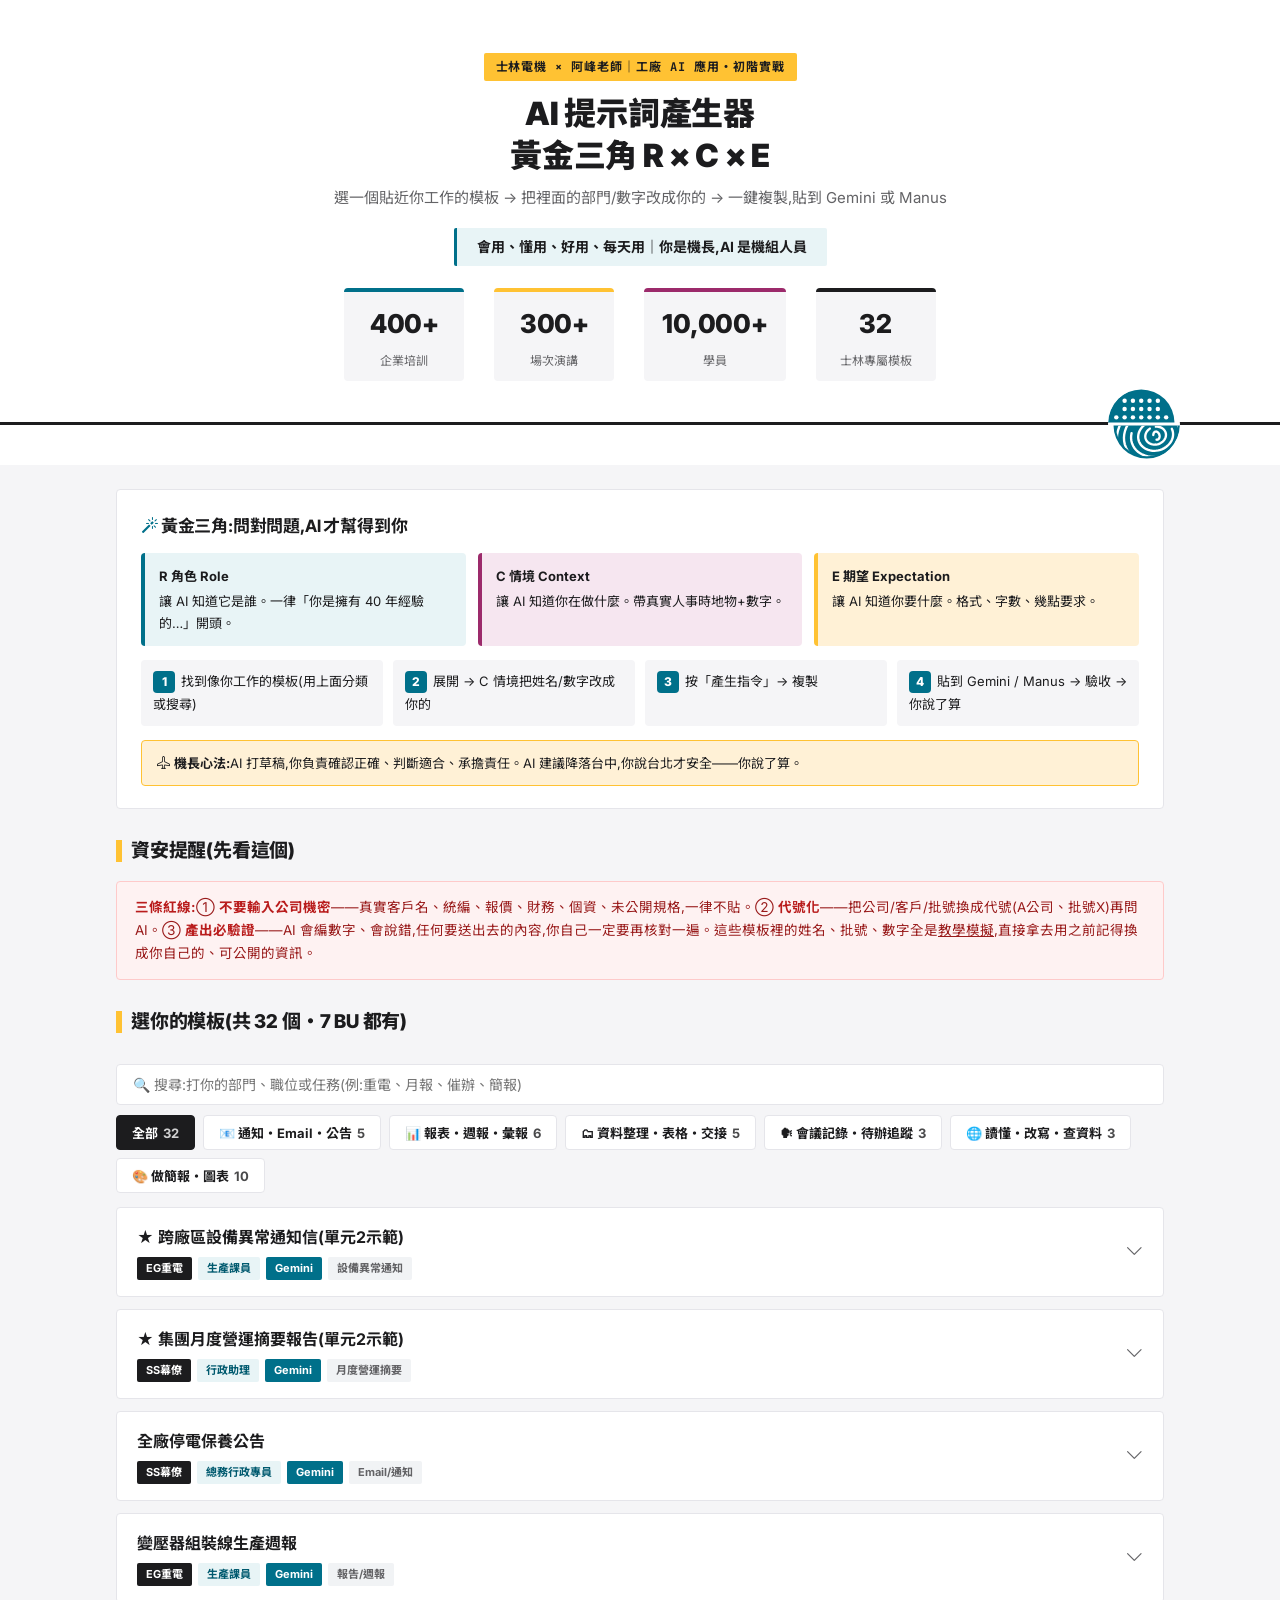
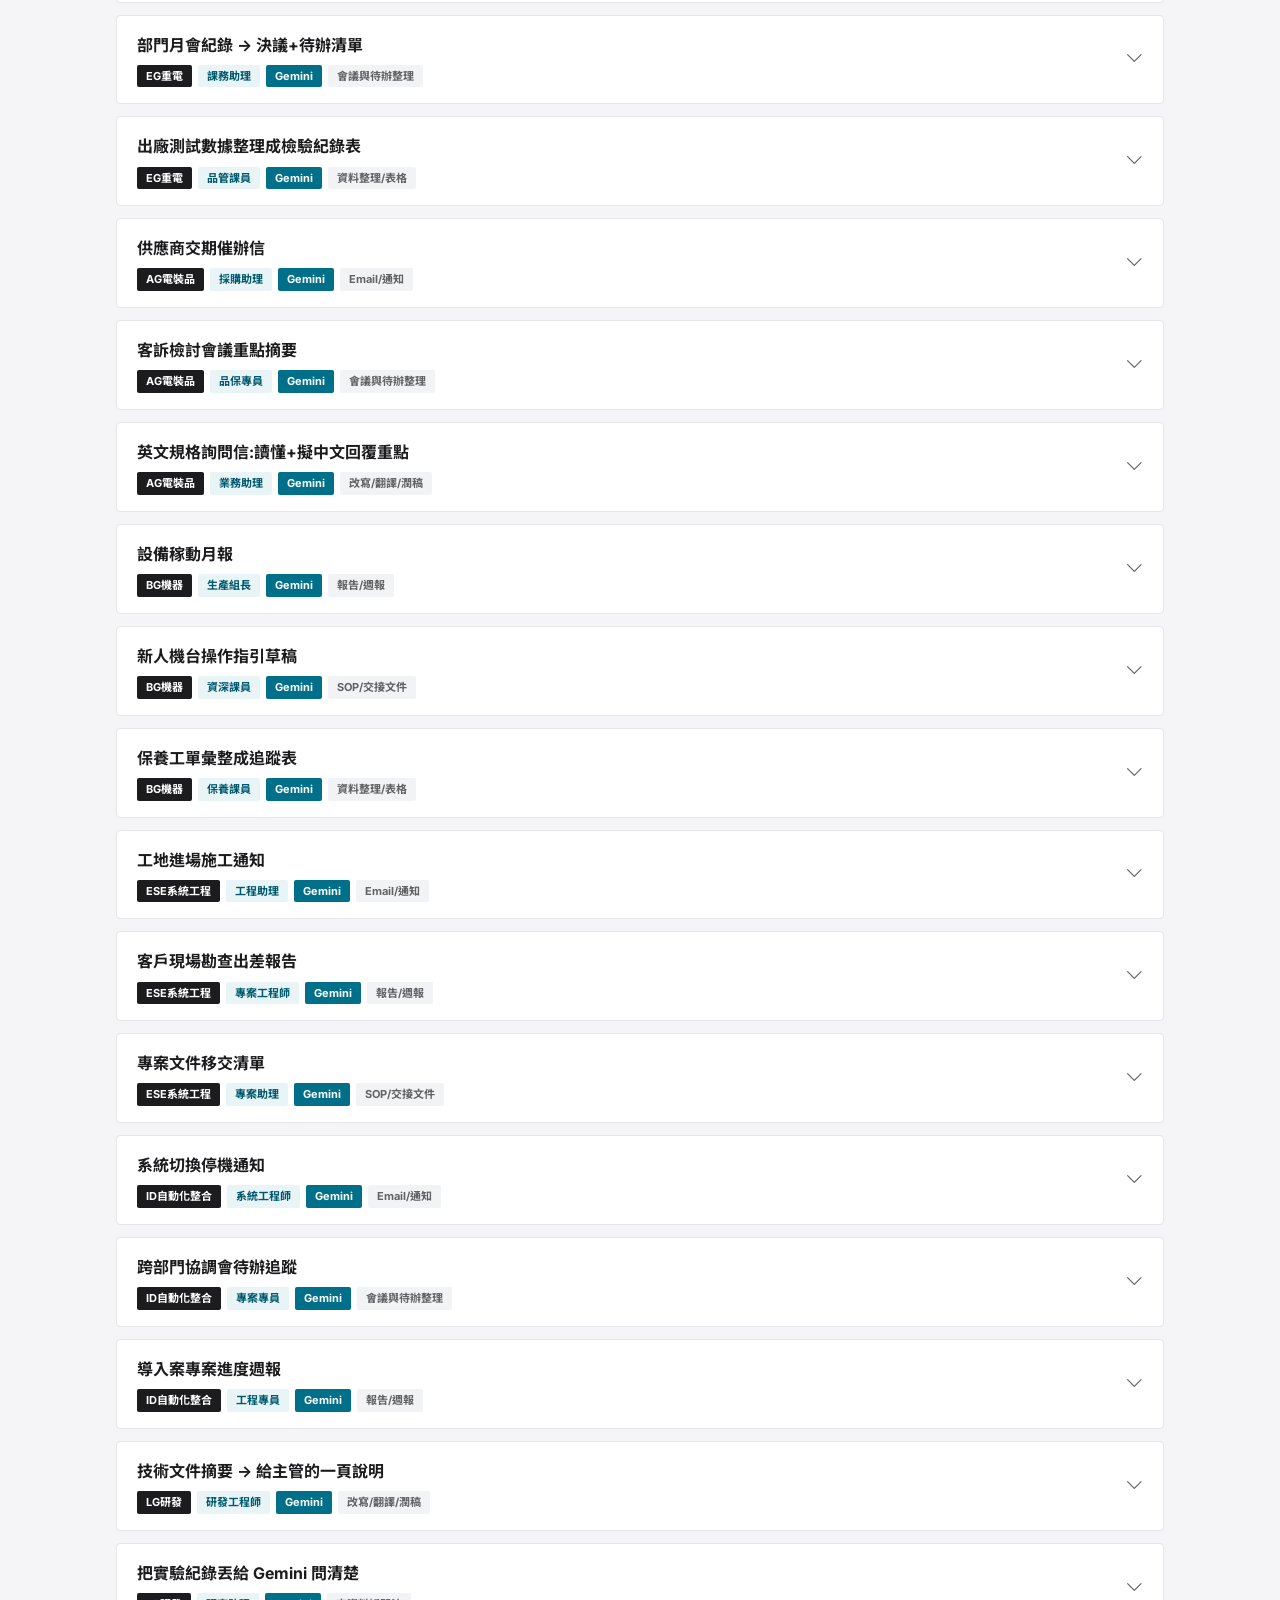
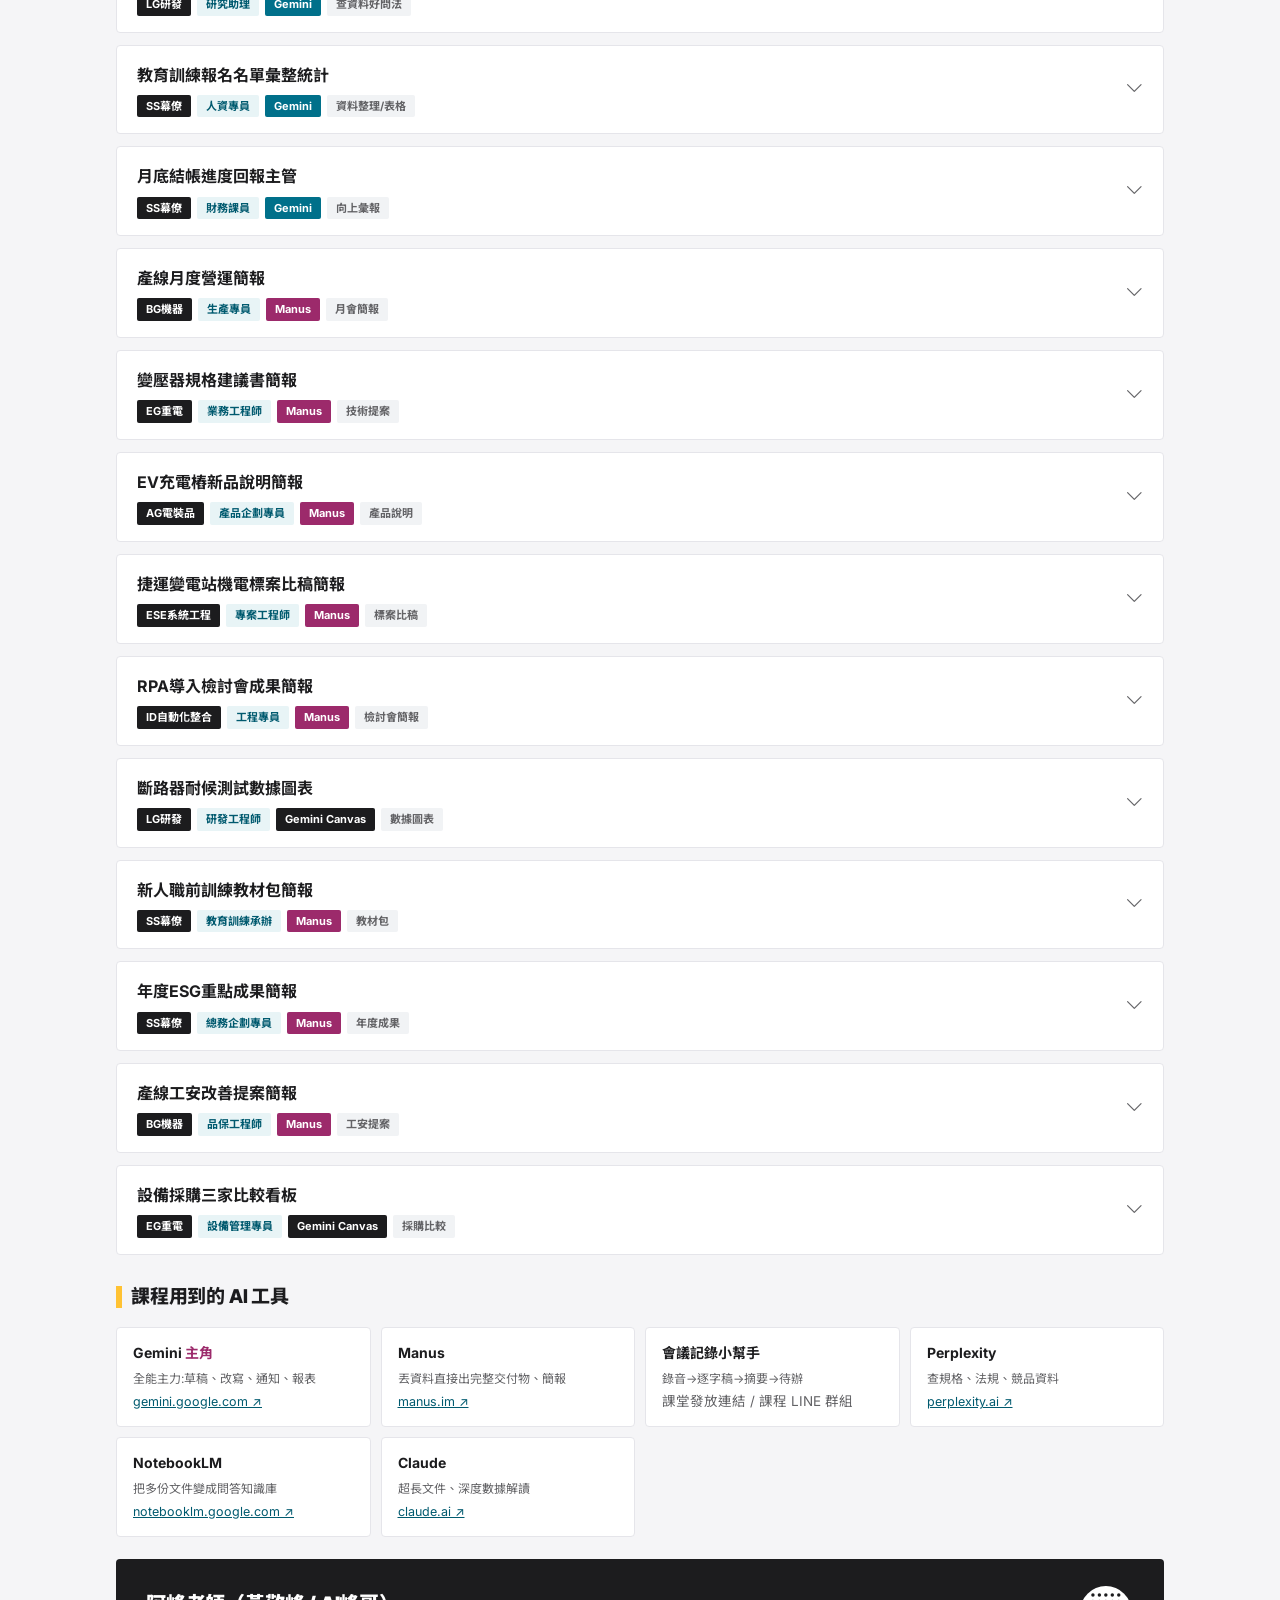
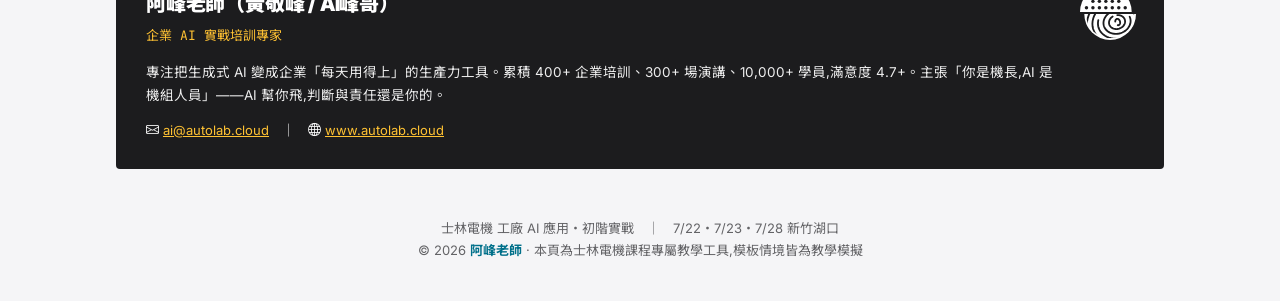
==== commit 33ab532c: "預覽：套用 Autolab Sign-Off 新識別外框（保留士林電機內容） Co-Authored-By: Claude Opus 5.5 (1M context) <noreply@anthrop" ====
--- a/index.html
+++ b/index.html
@@ -1,17 +1,1075 @@
-<!DOCTYPE html>
-<html lang="zh-TW"><head><meta charset="UTF-8">
-<meta name="viewport" content="width=device-width,initial-scale=1">
+<!DOCTYPE html><html lang="zh-Hant"><head>
+<meta charset="UTF-8"><meta name="viewport" content="width=device-width,initial-scale=1">
+<title>士林電機 · AI 提示詞產生器｜黃金三角 R×C×E</title>
+<meta name="description" content="士林電機 7 BU 基層專屬 AI 提示詞產生器。選模板→改成你的→一鍵複製到 Gemini/Manus。阿峰老師企業 AI 培訓。">
 <meta name="robots" content="noindex">
-<title>網站已搬家</title>
-<link rel="canonical" href="https://shihlin.autolab.cloud/">
-<noscript><meta http-equiv="refresh" content="0; url=https://shihlin.autolab.cloud/"></noscript>
+<link href="https://cdn.jsdelivr.net/npm/bootstrap-icons@1.11.3/font/bootstrap-icons.css" rel="stylesheet">
+<link href="https://fonts.googleapis.com/css2?family=Inter:wght@400;600;800&family=Noto+Sans+TC:wght@400;500;700;900&display=swap" rel="stylesheet">
+<style>
+:root{--brand:#00B4D8;--brand-d:#0077A0;--ink:#1C1C1E;--grey:#5A5A60;--bg:#F5F8FA;--card:#fff;--line:#E4E9EE;--orange:#FF6B35;--navy:#0A1628;--r:#1E3A8A;--c:#0077A0;--e:#C2410C;--ok:#0A7D4F}
+*{box-sizing:border-box;margin:0;padding:0}
+body{font-family:"Noto Sans TC","Inter",sans-serif;background:var(--bg);color:var(--ink);line-height:1.7;-webkit-font-smoothing:antialiased}
+.wrap{max-width:1080px;margin:0 auto;padding:0 16px}
+a{color:var(--brand-d)}
+/* Hero */
+header.hero{background:linear-gradient(135deg,#0A1628 0%,#0077A0 60%,#00B4D8 100%);color:#fff;padding:52px 0 44px;text-align:center}
+.hero .kick{font-size:12px;letter-spacing:3px;font-weight:700;opacity:.85;font-family:Inter}
+.hero h1{font-size:32px;font-weight:900;margin:12px 0 8px;line-height:1.3}
+.hero .sub{font-size:15px;opacity:.95;margin-bottom:18px}
+.hero .motto{display:inline-block;background:rgba(255,255,255,.14);border:1px solid rgba(255,255,255,.25);border-radius:30px;padding:7px 20px;font-size:14px;font-weight:700;margin-bottom:22px}
+.stats{display:flex;justify-content:center;gap:30px;flex-wrap:wrap}
+.stat b{font-size:26px;font-weight:900;color:#fff;font-family:Inter;display:block}
+.stat span{font-size:12px;opacity:.85}
+/* Info */
+.info{background:var(--card);border:1px solid var(--line);border-radius:16px;padding:22px 24px;margin:-28px auto 20px;position:relative;box-shadow:0 8px 28px rgba(0,60,90,.10)}
+.info h2{font-size:17px;color:var(--brand-d);margin-bottom:12px}
+.rce-row{display:flex;gap:12px;flex-wrap:wrap;margin-bottom:14px}
+.rce-box{flex:1;min-width:200px;border-radius:10px;padding:12px 14px;font-size:13px}
+.rce-box.r{background:#EEF2FF;border-left:4px solid var(--r)}
+.rce-box.c{background:#E6F4F9;border-left:4px solid var(--c)}
+.rce-box.e{background:#FFF1EA;border-left:4px solid var(--e)}
+.rce-box b{display:block;margin-bottom:3px}
+.steps{display:flex;gap:10px;flex-wrap:wrap;font-size:13px}
+.step{flex:1;min-width:150px;background:var(--bg);border-radius:8px;padding:10px 12px}
+.step .n{display:inline-block;width:22px;height:22px;line-height:22px;text-align:center;background:var(--brand);color:#fff;border-radius:50%;font-weight:800;font-size:12px;margin-right:6px}
+.pilot{background:#FFF6EE;border:1px solid #FFD9C2;border-radius:10px;padding:11px 15px;font-size:13px;color:#8a4423;margin-top:14px}
+/* 資安 */
+.sec-t{font-size:19px;font-weight:800;color:var(--brand-d);margin:26px 0 14px;display:flex;align-items:center;gap:9px}
+.sec-t::before{content:"";width:6px;height:22px;background:var(--orange);border-radius:3px}
+.warn{background:#FEF2F2;border:1px solid #FECACA;border-radius:12px;padding:14px 18px;font-size:13.5px;color:#991B1B;margin-bottom:8px}
+.warn b{color:#B91C1C}
+/* Filter */
+.tools-bar{position:sticky;top:0;z-index:20;background:var(--bg);padding:12px 0 8px;margin-bottom:6px}
+.search{width:100%;border:1.5px solid var(--line);border-radius:12px;padding:11px 16px;font-size:14px;font-family:inherit;margin-bottom:10px}
+.search:focus{outline:none;border-color:var(--brand)}
+.filters{display:flex;gap:8px;flex-wrap:wrap}
+.fbtn{border:1.5px solid var(--line);background:#fff;color:var(--grey);border-radius:22px;padding:7px 15px;font-size:13px;font-weight:700;cursor:pointer;font-family:inherit;transition:.15s}
+.fbtn:hover{border-color:var(--brand)}
+.fbtn.active{background:var(--brand);border-color:var(--brand);color:#fff}
+.fbtn b{font-family:Inter;opacity:.8;margin-left:2px}
+/* Cards */
+.tcard{background:var(--card);border:1px solid var(--line);border-radius:14px;margin-bottom:12px;overflow:hidden;box-shadow:0 2px 8px rgba(0,0,0,.03)}
+.tcard-head{display:flex;align-items:center;justify-content:space-between;gap:12px;padding:16px 20px;cursor:pointer}
+.tcard-head:hover{background:#FAFCFD}
+.th-title{font-size:16px;font-weight:700;margin-bottom:6px}
+.th-meta{display:flex;gap:6px;flex-wrap:wrap}
+.th-meta span{font-size:11px;font-weight:700;padding:2px 9px;border-radius:20px}
+.badge-bu{background:var(--navy);color:#fff}
+.badge-role{background:#E6F4F9;color:var(--brand-d)}
+.badge-tool{color:#fff}
+.tool-gemini{background:#0077A0} .tool-manus{background:#6D28D9} .tool-canvas{background:#0B4DA2} .tool-meet{background:#0A7D4F}
+.badge-kind{background:#F1F3F5;color:var(--grey)}
+.th-chev{color:var(--grey);font-size:18px;transition:.2s;flex-shrink:0}
+.tcard.open .th-chev{transform:rotate(180deg)}
+.tcard-body{display:none;padding:0 20px 20px;border-top:1px solid var(--line)}
+.tcard.open .tcard-body{display:block}
+.mat{background:#FFF1EA;border:1px solid #FFD9C2;border-radius:9px;padding:9px 13px;font-size:12.5px;margin:14px 0 4px;color:#8a4423}
+.mat a{color:var(--e);font-weight:700;word-break:break-all}
+.mat-hint{color:var(--grey);margin-left:4px}
+.fld-l{display:block;font-size:13px;font-weight:700;margin:14px 0 5px;color:var(--ink)}
+.fld-l .dot{display:inline-block;width:20px;height:20px;line-height:20px;text-align:center;color:#fff;border-radius:5px;font-size:11px;font-weight:800;font-family:Inter;margin-right:5px}
+.dot.r{background:var(--r)} .dot.c{background:var(--c)} .dot.e{background:var(--e)}
+.fld-l .hint{font-weight:400;font-size:11.5px;color:var(--grey);margin-left:4px}
+.fld{width:100%;border:1.5px solid var(--line);border-radius:10px;padding:11px 13px;font-size:13.5px;font-family:inherit;line-height:1.7;color:var(--ink);resize:vertical;background:#FCFDFE}
+.fld:focus{outline:none;border-color:var(--brand);background:#fff}
+.btns{display:flex;gap:9px;margin-top:14px;flex-wrap:wrap}
+.btn-gen{background:var(--brand);color:#fff;border:none;border-radius:10px;padding:11px 22px;font-size:14px;font-weight:800;cursor:pointer;font-family:inherit}
+.btn-gen:hover{background:var(--brand-d)}
+.btn-reset{background:#fff;color:var(--grey);border:1.5px solid var(--line);border-radius:10px;padding:11px 16px;font-size:13px;font-weight:700;cursor:pointer;font-family:inherit}
+.out-wrap{margin-top:16px}
+.out-top{display:flex;justify-content:space-between;align-items:center;font-size:13px;font-weight:700;color:var(--brand-d);margin-bottom:6px}
+.btn-copy{background:var(--ok);color:#fff;border:none;border-radius:8px;padding:6px 14px;font-size:12.5px;font-weight:700;cursor:pointer;font-family:inherit}
+.btn-copy.done{background:#059669}
+.out{background:var(--navy);color:#E8F0F5;border-radius:10px;padding:16px 18px;font-size:13px;line-height:1.75;white-space:pre-wrap;word-break:break-word;font-family:"Noto Sans TC",monospace;max-height:340px;overflow:auto}
+.empty{text-align:center;color:var(--grey);padding:40px;display:none}
+/* Tools */
+.toollist{display:grid;grid-template-columns:repeat(auto-fill,minmax(220px,1fr));gap:10px}
+.tool-card{background:#fff;border:1px solid var(--line);border-radius:11px;padding:13px 16px;font-size:13.5px}
+.tool-card b{display:block;font-size:14px;margin-bottom:2px}
+.tool-card a{font-size:12.5px;word-break:break-all}
+.tool-card .role{color:var(--grey);font-size:12px}
+/* 講師 */
+.teacher{background:var(--navy);color:#fff;border-radius:16px;padding:28px 30px;margin:22px 0}
+.teacher h3{font-size:20px;font-weight:900;margin-bottom:4px}
+.teacher .t-sub{color:#8FD4E8;font-size:13px;margin-bottom:14px}
+.teacher p{font-size:13.5px;opacity:.92;margin-bottom:8px}
+.teacher .t-contact{font-size:13px;margin-top:12px}
+.teacher .t-contact a{color:#8FD4E8}
+footer{text-align:center;padding:26px 0 40px;color:var(--grey);font-size:13px}
+footer b{color:var(--brand-d)}
+@media(max-width:600px){.hero h1{font-size:25px}.stats{gap:18px}.stat b{font-size:21px}.th-title{font-size:15px}}
+</style>
+<link rel="stylesheet" href="assets/autolab-signoff-theme.css">
+</head><body>
+
+<header class="hero"><div class="wrap">
+  <div class="kick">士林電機 × 阿峰老師｜工廠 AI 應用・初階實戰</div>
+  <h1>AI 提示詞產生器<br>黃金三角 R × C × E</h1>
+  <div class="sub">選一個貼近你工作的模板 → 把裡面的部門/數字改成你的 → 一鍵複製,貼到 Gemini 或 Manus</div>
+  <div class="motto">會用、懂用、好用、每天用｜你是機長,AI 是機組人員</div>
+  <div class="stats">
+    <div class="stat"><b>400+</b><span>企業培訓</span></div>
+    <div class="stat"><b>300+</b><span>場次演講</span></div>
+    <div class="stat"><b>10,000+</b><span>學員</span></div>
+    <div class="stat"><b>32</b><span>士林專屬模板</span></div>
+  </div>
+</div></header>
+
+<div class="wrap">
+  <div class="info">
+    <h2><i class="bi bi-magic"></i> 黃金三角:問對問題,AI 才幫得到你</h2>
+    <div class="rce-row">
+      <div class="rce-box r"><b>R 角色 Role</b>讓 AI 知道它是誰。一律「你是擁有 40 年經驗的…」開頭。</div>
+      <div class="rce-box c"><b>C 情境 Context</b>讓 AI 知道你在做什麼。帶真實人事時地物+數字。</div>
+      <div class="rce-box e"><b>E 期望 Expectation</b>讓 AI 知道你要什麼。格式、字數、幾點要求。</div>
+    </div>
+    <div class="steps">
+      <div class="step"><span class="n">1</span>找到像你工作的模板(用上面分類或搜尋)</div>
+      <div class="step"><span class="n">2</span>展開 → C 情境把姓名/數字改成你的</div>
+      <div class="step"><span class="n">3</span>按「產生指令」→ 複製</div>
+      <div class="step"><span class="n">4</span>貼到 Gemini / Manus → 驗收 → 你說了算</div>
+    </div>
+    <div class="pilot"><i class="bi bi-airplane"></i> <b>機長心法:</b>AI 打草稿,你負責確認正確、判斷適合、承擔責任。AI 建議降落台中,你說台北才安全——你說了算。</div>
+  </div>
+
+  <div class="sec-t">資安提醒(先看這個)</div>
+  <div class="warn"><b>三條紅線:</b>① <b>不要輸入公司機密</b>——真實客戶名、統編、報價、財務、個資、未公開規格,一律不貼。② <b>代號化</b>——把公司/客戶/批號換成代號(A公司、批號X)再問 AI。③ <b>產出必驗證</b>——AI 會編數字、會說錯,任何要送出去的內容,你自己一定要再核對一遍。這些模板裡的姓名、批號、數字全是<u>教學模擬</u>,直接拿去用之前記得換成你自己的、可公開的資訊。</div>
+
+  <div class="sec-t">選你的模板(共 32 個・7 BU 都有)</div>
+  <div class="tools-bar">
+    <input class="search" id="search" placeholder="🔍 搜尋:打你的部門、職位或任務(例:重電、月報、催辦、簡報)" oninput="doSearch()">
+    <div class="filters"><button class="fbtn active" data-f="all" onclick="flt(this)">全部 <b>32</b></button><button class="fbtn" data-f="notify" onclick="flt(this)">📧 通知・Email・公告 <b>5</b></button><button class="fbtn" data-f="report" onclick="flt(this)">📊 報表・週報・彙報 <b>6</b></button><button class="fbtn" data-f="organize" onclick="flt(this)">🗂 資料整理・表格・交接 <b>5</b></button><button class="fbtn" data-f="meeting" onclick="flt(this)">🗣 會議記錄・待辦追蹤 <b>3</b></button><button class="fbtn" data-f="read" onclick="flt(this)">🌐 讀懂・改寫・查資料 <b>3</b></button><button class="fbtn" data-f="slides" onclick="flt(this)">🎨 做簡報・圖表 <b>10</b></button></div>
+  </div>
+
+  <div id="grid">
+<div class="tcard" data-cat="notify" data-kw="跨廠區設備異常通知信(單元2示範) EG重電 生產課員 設備異常通知">
+  <div class="tcard-head" onclick="toggle(this)">
+    <div class="th-l">
+      <div class="th-title">★ 跨廠區設備異常通知信(單元2示範)</div>
+      <div class="th-meta"><span class="badge-bu">EG重電</span><span class="badge-role">生產課員</span><span class="badge-tool tool-gemini">Gemini</span><span class="badge-kind">設備異常通知</span></div>
+    </div>
+    <i class="bi bi-chevron-down th-chev"></i>
+  </div>
+  <div class="tcard-body">
+    
+    <label class="fld-l"><span class="dot r">R</span> 角色 Role <span class="hint">你是誰(這格通常照用就好)</span></label>
+    <textarea class="fld role" rows="4">你是擁有 40 年經驗的台灣製造業工廠管理顧問,專精電機電業設備廠的品質異常處理流程與跨廠區溝通管理。你曾任職於多家上市電機設備公司的品管與製造部門,協助建立設備異常分級通報機制,深知一封品質異常通知若寫不清楚,輕則造成跨部門誤會、延誤處置,重則影響客戶出貨時程與合約罰款。你了解重電產品(變壓器、斷路器、配電盤)的製程特性,也清楚工廠基層課員在資訊傳達上常見的盲點——描述太籠統讓人抓不到重點、沒附上批號與時間戳讓追溯困難、或用語過於口語讓高層看不懂。</textarea>
+    <label class="fld-l"><span class="dot c">C</span> 情境 Context <span class="hint">⚠️ 把姓名 / 部門 / 數字 / 批號 / 日期改成你自己的</span></label>
+    <textarea class="fld context" rows="6">士林電機重電事業部課員陳俊宏,負責配電盤組裝線的日常品質記錄。這週三早上 09:15,他在對型號 SM-12 中壓開關盤進行出廠前測試時,發現其中 2 台(批號 SL-2026-0618-04、SL-2026-0618-07)的絕緣耐壓測試值偏低,測得值分別為 22.4kV 和 21.8kV,低於規格下限 24kV。這 2 台原訂本週五出貨,客戶是台電的變電站工程,共 8 台設備,其餘 6 台測試正常。陳俊宏需要立即發一封跨部門通知給品管部、製造課長、業務部,說明異常狀況,請求緊急會議決定是否能趕工修復或需向客戶申請延期。</textarea>
+    <label class="fld-l"><span class="dot e">E</span> 期望 Expectation <span class="hint">要什麼格式、幾點要求(可微調)</span></label>
+    <textarea class="fld expect" rows="6">請幫我撰寫一封跨部門設備異常通知 Email。要求:(1) 主旨提供 2 個版本,格式建議【緊急】[異常類型]—[批號]—[影響出貨日]。(2) 正文分四段:異常描述(具體測試數值、批號、台數)、初步研判原因、可能影響範圍(出貨時程、客戶合約)、建議緊急行動(含時間建議),每段不超過 5 行。(3) 語氣務實清楚,數字精確到小數點一位,不用「可能」「大概」等模糊詞。(4) 信尾附聯絡方式佔位(分機號)及測試記錄表附件說明。(5) 全文 280-350 字,讓忙碌主管 1 分鐘讀完做決策。</textarea>
+    <div class="btns">
+      <button class="btn-gen" onclick="gen(this)"><i class="bi bi-stars"></i> 產生指令</button>
+      <button class="btn-reset" onclick="resetCard(this)"><i class="bi bi-arrow-counterclockwise"></i> 還原範例</button>
+    </div>
+    <div class="out-wrap" style="display:none">
+      <div class="out-top"><span><i class="bi bi-clipboard-check"></i> 完整指令(複製後貼到 Gemini)</span>
+        <button class="btn-copy" onclick="cp(this)"><i class="bi bi-clipboard"></i> 複製</button></div>
+      <pre class="out"></pre>
+    </div>
+  </div>
+</div>
+<div class="tcard" data-cat="report" data-kw="集團月度營運摘要報告(單元2示範) SS幕僚 行政助理 月度營運摘要">
+  <div class="tcard-head" onclick="toggle(this)">
+    <div class="th-l">
+      <div class="th-title">★ 集團月度營運摘要報告(單元2示範)</div>
+      <div class="th-meta"><span class="badge-bu">SS幕僚</span><span class="badge-role">行政助理</span><span class="badge-tool tool-gemini">Gemini</span><span class="badge-kind">月度營運摘要</span></div>
+    </div>
+    <i class="bi bi-chevron-down th-chev"></i>
+  </div>
+  <div class="tcard-body">
+    
+    <label class="fld-l"><span class="dot r">R</span> 角色 Role <span class="hint">你是誰(這格通常照用就好)</span></label>
+    <textarea class="fld role" rows="4">你是擁有 40 年經驗的企業行政管理顧問,專精台灣製造業大型集團的部門績效追蹤報告設計與行政文書標準化作業。你服務過多家上市製造業集團,協助人事行政、幕僚單位建立定期報告模板,深知一份好的週報或月報要讓高層在 3 分鐘內掌握關鍵訊息,而不是讓他們翻一堆數字自己找重點。你了解製造業幕僚行政人員的實際困境:每月底要從各部門收集 20 到 30 份數據回報、整合進統一格式、再向上呈報,光靠人工往往耗掉一整天,格式一旦不統一就被主管退回重來。</textarea>
+    <label class="fld-l"><span class="dot c">C</span> 情境 Context <span class="hint">⚠️ 把姓名 / 部門 / 數字 / 批號 / 日期改成你自己的</span></label>
+    <textarea class="fld context" rows="6">士林電機幕僚單位行政助理林佳穎,負責每月彙整集團各 BU(重電、電裝品、機器、系統工程、自動化整合、研發、幕僚)的月度人力出勤與生產稼動率數據,產出一份給執行長室的「月度營運摘要報告」。這個月收到的原始資料包含:7 個 BU 各自提交的 Excel 出勤表、每日稼動率記錄 csv 檔共 7 份、以及各部門主管用 LINE 傳來的文字說明。7 月份數據特別複雜,因為有颱風假影響 2 天(7/11、7/12),加班核銷單據比往常多出 40%,且自動化整合部有一台關鍵設備故障停機 3 天(7/14-7/16),稼動率從月均 87% 驟降至該週 61%。今天是 8 月 2 日,她有 1.5 天完成整理與撰寫。</textarea>
+    <label class="fld-l"><span class="dot e">E</span> 期望 Expectation <span class="hint">要什麼格式、幾點要求(可微調)</span></label>
+    <textarea class="fld expect" rows="6">請把以上原始資料整理成可直接呈報執行長室的「7 月份月度營運摘要報告」。要求:(1) 報告分四區塊:人力出勤概況(含颱風假影響說明)、各 BU 生產稼動率比較表(橫列 BU、直欄週次、最後一欄月均值)、本月異常事件摘要、下月預計影響事項,每區塊用小標題分開。(2) 稼動率比較表以純文字固定欄寬對齊,方便貼進 Word。(3) 異常事件摘要寫清楚:日期/影響部門/影響程度(稼動率%)/目前處置狀態。(4) 語氣正式數字精確,不用「相關」「部分」等模糊詞。(5) 全文 400 字以內,附「數據來源與製表人」說明行(用佔位符)。</textarea>
+    <div class="btns">
+      <button class="btn-gen" onclick="gen(this)"><i class="bi bi-stars"></i> 產生指令</button>
+      <button class="btn-reset" onclick="resetCard(this)"><i class="bi bi-arrow-counterclockwise"></i> 還原範例</button>
+    </div>
+    <div class="out-wrap" style="display:none">
+      <div class="out-top"><span><i class="bi bi-clipboard-check"></i> 完整指令(複製後貼到 Gemini)</span>
+        <button class="btn-copy" onclick="cp(this)"><i class="bi bi-clipboard"></i> 複製</button></div>
+      <pre class="out"></pre>
+    </div>
+  </div>
+</div>
+<div class="tcard" data-cat="notify" data-kw="全廠停電保養公告 SS幕僚 總務行政專員 Email/通知">
+  <div class="tcard-head" onclick="toggle(this)">
+    <div class="th-l">
+      <div class="th-title">全廠停電保養公告</div>
+      <div class="th-meta"><span class="badge-bu">SS幕僚</span><span class="badge-role">總務行政專員</span><span class="badge-tool tool-gemini">Gemini</span><span class="badge-kind">Email/通知</span></div>
+    </div>
+    <i class="bi bi-chevron-down th-chev"></i>
+  </div>
+  <div class="tcard-body">
+    
+    <label class="fld-l"><span class="dot r">R</span> 角色 Role <span class="hint">你是誰(這格通常照用就好)</span></label>
+    <textarea class="fld role" rows="4">你是擁有 40 年經驗的企業行政溝通顧問,專精製造業廠區公告與跨部門通知的撰寫規範,曾協助數十家上市製造公司建立行政公告模板與發布流程。你深知一份好公告要讓產線、辦公室、警衛室三種完全不同的讀者,在 30 秒內都知道「跟我有什麼關係、我該做什麼」;寫得不清楚,當天就會有人白跑一趟或設備忘了關。</textarea>
+    <label class="fld-l"><span class="dot c">C</span> 情境 Context <span class="hint">⚠️ 把姓名 / 部門 / 數字 / 批號 / 日期改成你自己的</span></label>
+    <textarea class="fld context" rows="6">我是士林電機幕僚單位的總務行政專員。工務部門用 LINE 傳來一段話:「下週六 08:00-17:00 全廠高壓設備年度保養,全區停電,UPS 只保機房,餐廳不開,加班要事先申請改到別棟,冰箱東西記得清」。主管要我今天下班前發出正式公告給全體同仁(約 800 人,含產線輪班人員),用 Email 與公佈欄兩種版本。我以前寫公告常被唸「太像聊天」,這次想一次把格式寫對。</textarea>
+    <label class="fld-l"><span class="dot e">E</span> 期望 Expectation <span class="hint">要什麼格式、幾點要求(可微調)</span></label>
+    <textarea class="fld expect" rows="6">請把以上資訊整理成正式停電保養公告,產出兩個版本:(1) Email 版(全文 300 字內):主旨一行含日期與影響範圍;正文分「停電時間/影響範圍/同仁配合事項/聯絡窗口」四段,配合事項用條列、每條以動詞開頭;(2) 公佈欄版:150 字內、字句更短、重點加【】標示;(3) 兩版語氣正式但不生硬,不用「請惠予配合」這類老公文腔;(4) 聯絡窗口用佔位符(分機○○○);(5) 產線輪班同仁的注意事項單獨一條,避免只寫給辦公室的人看。</textarea>
+    <div class="btns">
+      <button class="btn-gen" onclick="gen(this)"><i class="bi bi-stars"></i> 產生指令</button>
+      <button class="btn-reset" onclick="resetCard(this)"><i class="bi bi-arrow-counterclockwise"></i> 還原範例</button>
+    </div>
+    <div class="out-wrap" style="display:none">
+      <div class="out-top"><span><i class="bi bi-clipboard-check"></i> 完整指令(複製後貼到 Gemini)</span>
+        <button class="btn-copy" onclick="cp(this)"><i class="bi bi-clipboard"></i> 複製</button></div>
+      <pre class="out"></pre>
+    </div>
+  </div>
+</div>
+<div class="tcard" data-cat="report" data-kw="變壓器組裝線生產週報 EG重電 生產課員 報告/週報">
+  <div class="tcard-head" onclick="toggle(this)">
+    <div class="th-l">
+      <div class="th-title">變壓器組裝線生產週報</div>
+      <div class="th-meta"><span class="badge-bu">EG重電</span><span class="badge-role">生產課員</span><span class="badge-tool tool-gemini">Gemini</span><span class="badge-kind">報告/週報</span></div>
+    </div>
+    <i class="bi bi-chevron-down th-chev"></i>
+  </div>
+  <div class="tcard-body">
+    
+    <label class="fld-l"><span class="dot r">R</span> 角色 Role <span class="hint">你是誰(這格通常照用就好)</span></label>
+    <textarea class="fld role" rows="4">你是擁有 40 年經驗的電機製造業生產管理顧問，專精變壓器與重電設備組裝線的產能規劃與週報制度設計，輔導過數十家電機廠建立標準化生產週報範本超過百份。你深知一份好週報要讓主管一眼看出進度落後在哪裡，而不是自己在數字堆裡找答案。</textarea>
+    <label class="fld-l"><span class="dot c">C</span> 情境 Context <span class="hint">⚠️ 把姓名 / 部門 / 數字 / 批號 / 日期改成你自己的</span></label>
+    <textarea class="fld context" rows="6">我是士林電機重電事業群變壓器組裝線的生產課員，每週五要交「生產週報」給課長。這週(模擬數據)產線目標產出12台油浸式變壓器，實際完成9台，其中2台因銅線到料延誤卡在繞線站，1台因客戶(某電力公司)變更規格暫停；另有1名新進同仁教育訓練占用半天人力。我平常都是想到什麼寫什麼，上次被課長唸「進度掉在哪一站都看不出來」，這次想把週報寫清楚。</textarea>
+    <label class="fld-l"><span class="dot e">E</span> 期望 Expectation <span class="hint">要什麼格式、幾點要求(可微調)</span></label>
+    <textarea class="fld expect" rows="6">請幫我把以上內容整理成「生產週報」：(1)四欄式：本週產出/落後原因/影響範圍/下週因應(2)每欄先講結論、數字精確到台數與站別，不用「大概、可能」，讓課長一看數字就能判斷要不要介入(3)落後原因要點出卡在哪一站，不要寫成「進度不如預期」這種看不出站別的空話(4)新增「本週提醒」一行給課長，全文220字內(5)語氣正式、條列呈現，可直接貼進報告。</textarea>
+    <div class="btns">
+      <button class="btn-gen" onclick="gen(this)"><i class="bi bi-stars"></i> 產生指令</button>
+      <button class="btn-reset" onclick="resetCard(this)"><i class="bi bi-arrow-counterclockwise"></i> 還原範例</button>
+    </div>
+    <div class="out-wrap" style="display:none">
+      <div class="out-top"><span><i class="bi bi-clipboard-check"></i> 完整指令(複製後貼到 Gemini)</span>
+        <button class="btn-copy" onclick="cp(this)"><i class="bi bi-clipboard"></i> 複製</button></div>
+      <pre class="out"></pre>
+    </div>
+  </div>
+</div>
+<div class="tcard" data-cat="meeting" data-kw="部門月會紀錄 → 決議+待辦清單 EG重電 課務助理 會議與待辦整理">
+  <div class="tcard-head" onclick="toggle(this)">
+    <div class="th-l">
+      <div class="th-title">部門月會紀錄 → 決議+待辦清單</div>
+      <div class="th-meta"><span class="badge-bu">EG重電</span><span class="badge-role">課務助理</span><span class="badge-tool tool-gemini">Gemini</span><span class="badge-kind">會議與待辦整理</span></div>
+    </div>
+    <i class="bi bi-chevron-down th-chev"></i>
+  </div>
+  <div class="tcard-body">
+    
+    <label class="fld-l"><span class="dot r">R</span> 角色 Role <span class="hint">你是誰(這格通常照用就好)</span></label>
+    <textarea class="fld role" rows="4">你是擁有 40 年經驗的製造業行政管理總監，專精產線部門的會議記錄標準化與待辦追蹤機制設計，輔導過上百場電機廠部門月會導入決議追蹤系統，大幅減少會後各單位各自解讀的落差。你深知一份好會議紀錄要讓沒開會的人也看得懂誰要做什麼、何時要完成。</textarea>
+    <label class="fld-l"><span class="dot c">C</span> 情境 Context <span class="hint">⚠️ 把姓名 / 部門 / 數字 / 批號 / 日期改成你自己的</span></label>
+    <textarea class="fld context" rows="6">我是士林電機重電事業群的課務助理，本週三部門月會由課長主持，8位組長與課級主管參加。會中討論(模擬數據)：變壓器產線良率從92%降到88%需要追原因、新到的自動化收線機下月試機、有同仁反映夜班交接單格式一直不統一。課長邊講我邊抄逐字稿，會議記錄常常寫成一大段文字，主管說看不出誰要做什麼、什麼時候要交，要我改成決議跟待辦分開的格式。</textarea>
+    <label class="fld-l"><span class="dot e">E</span> 期望 Expectation <span class="hint">要什麼格式、幾點要求(可微調)</span></label>
+    <textarea class="fld expect" rows="6">這是這場部門月會的內容，請幫我整理成兩個區塊放進會議紀錄：(1)決議摘要，每項決議一句話、後面加一句背景原因，不要只寫結論、看不出原因(2)待辦清單表格，欄位為「待辦事項/負責人/期限/狀態」，事項描述要具體到動作(3)負責人優先寫模擬姓名(如王課長)，沒指定的先標「待指派」，期限精確到日期(4)全文含表格控制在400字內，可直接複製貼上(5)語氣簡潔正式，不要寫成逐字稿式長句。</textarea>
+    <div class="btns">
+      <button class="btn-gen" onclick="gen(this)"><i class="bi bi-stars"></i> 產生指令</button>
+      <button class="btn-reset" onclick="resetCard(this)"><i class="bi bi-arrow-counterclockwise"></i> 還原範例</button>
+    </div>
+    <div class="out-wrap" style="display:none">
+      <div class="out-top"><span><i class="bi bi-clipboard-check"></i> 完整指令(複製後貼到 Gemini)</span>
+        <button class="btn-copy" onclick="cp(this)"><i class="bi bi-clipboard"></i> 複製</button></div>
+      <pre class="out"></pre>
+    </div>
+  </div>
+</div>
+<div class="tcard" data-cat="organize" data-kw="出廠測試數據整理成檢驗紀錄表 EG重電 品管課員 資料整理/表格">
+  <div class="tcard-head" onclick="toggle(this)">
+    <div class="th-l">
+      <div class="th-title">出廠測試數據整理成檢驗紀錄表</div>
+      <div class="th-meta"><span class="badge-bu">EG重電</span><span class="badge-role">品管課員</span><span class="badge-tool tool-gemini">Gemini</span><span class="badge-kind">資料整理/表格</span></div>
+    </div>
+    <i class="bi bi-chevron-down th-chev"></i>
+  </div>
+  <div class="tcard-body">
+    
+    <label class="fld-l"><span class="dot r">R</span> 角色 Role <span class="hint">你是誰(這格通常照用就好)</span></label>
+    <textarea class="fld role" rows="4">你是擁有 40 年經驗的電機製造業品質保證資深經理，專精出廠測試數據的檢驗紀錄表設計與稽核備查，輔導過數十家上市電機廠通過第三方品保稽核。你深知一張檢驗紀錄表若欄位對不齊、數據排列亂，稽核當天翻資料翻半天，連自己都會心慌。</textarea>
+    <label class="fld-l"><span class="dot c">C</span> 情境 Context <span class="hint">⚠️ 把姓名 / 部門 / 數字 / 批號 / 日期改成你自己的</span></label>
+    <textarea class="fld context" rows="6">我是士林電機重電事業群的品管課員，負責把出廠測試的原始數據整理成檢驗紀錄表存查。這批(模擬批號 B-0710)共5台配電盤，測試項目有絕緣電阻、耐壓測試、溫升測試三項，數據原本記在測試員的手寫記錄紙與Excel兩邊，格式一直不一致。上次交出去的紀錄表被品保主管退回，說欄位亂七八糟看不出哪台對應哪個數據，要我重做一次，白白多花兩小時。</textarea>
+    <label class="fld-l"><span class="dot e">E</span> 期望 Expectation <span class="hint">要什麼格式、幾點要求(可微調)</span></label>
+    <textarea class="fld expect" rows="6">麻煩把這批數據轉成標準「檢驗紀錄表」：(1)欄位固定為「測試項目/受測物編號/測試值/合格基準/判定」，同一測試項目的數據排在一起(2)判定欄自動寫「合格」或「不合格」，不用我自己看基準比對(3)表格最後加一行統計，共幾台合格、幾台待複測(4)不要寫成像上次那樣欄位亂跳、看不出哪台對哪個數據(5)全文含表格300字內，語氣中性專業、格式工整可直接列印存查。</textarea>
+    <div class="btns">
+      <button class="btn-gen" onclick="gen(this)"><i class="bi bi-stars"></i> 產生指令</button>
+      <button class="btn-reset" onclick="resetCard(this)"><i class="bi bi-arrow-counterclockwise"></i> 還原範例</button>
+    </div>
+    <div class="out-wrap" style="display:none">
+      <div class="out-top"><span><i class="bi bi-clipboard-check"></i> 完整指令(複製後貼到 Gemini)</span>
+        <button class="btn-copy" onclick="cp(this)"><i class="bi bi-clipboard"></i> 複製</button></div>
+      <pre class="out"></pre>
+    </div>
+  </div>
+</div>
+<div class="tcard" data-cat="notify" data-kw="供應商交期催辦信 AG電裝品 採購助理 Email/通知">
+  <div class="tcard-head" onclick="toggle(this)">
+    <div class="th-l">
+      <div class="th-title">供應商交期催辦信</div>
+      <div class="th-meta"><span class="badge-bu">AG電裝品</span><span class="badge-role">採購助理</span><span class="badge-tool tool-gemini">Gemini</span><span class="badge-kind">Email/通知</span></div>
+    </div>
+    <i class="bi bi-chevron-down th-chev"></i>
+  </div>
+  <div class="tcard-body">
+    
+    <label class="fld-l"><span class="dot r">R</span> 角色 Role <span class="hint">你是誰(這格通常照用就好)</span></label>
+    <textarea class="fld role" rows="4">你是擁有40年經驗的供應鏈採購管理專家，專精電子零組件與電裝品產業的供應商交期控管、催貨談判與異常追蹤技巧，曾輔導超過百家電子製造業與代工廠建立供應商績效評核與交期預警制度，深諳基層採購人員面對延遲交期時的溝通眉角與話術拿捏</textarea>
+    <label class="fld-l"><span class="dot c">C</span> 情境 Context <span class="hint">⚠️ 把姓名 / 部門 / 數字 / 批號 / 日期改成你自己的</span></label>
+    <textarea class="fld context" rows="6">我是士林電機AG電裝品部門的採購助理，負責跟催一批繼電器模組（型號MK-7420，模擬）的到貨，供應商是某電子零組件商，原訂7月15日交貨，已延遲兩週，產線等這批料件已停機兩天。上週我用LINE傳訊息催貨，對方已讀不回，主管在會議上唸我催貨信寫得太客氣、對方感受不到急迫性，我很想學怎麼把催貨信寫得有力道、對方會馬上處理，但又不失禮貌，不要越催越得罪供應商</textarea>
+    <label class="fld-l"><span class="dot e">E</span> 期望 Expectation <span class="hint">要什麼格式、幾點要求(可微調)</span></label>
+    <textarea class="fld expect" rows="6">請幫我用Gemini寫一封給供應商的交期催辦信，需求如下：(1)開頭先簡述採購單號與原訂交期，語氣專業不卑不亢(2)明確指出目前已延遲天數對產線的實際影響(3)提出具體到貨期限並要求對方24小時內回覆確認(4)保留後續合作空間，避免情緒化字眼(5)全文200字內，適合直接複製貼上寄出；不要寫成『拜託幫我加快』這種太客氣、沒有壓迫感的語氣</textarea>
+    <div class="btns">
+      <button class="btn-gen" onclick="gen(this)"><i class="bi bi-stars"></i> 產生指令</button>
+      <button class="btn-reset" onclick="resetCard(this)"><i class="bi bi-arrow-counterclockwise"></i> 還原範例</button>
+    </div>
+    <div class="out-wrap" style="display:none">
+      <div class="out-top"><span><i class="bi bi-clipboard-check"></i> 完整指令(複製後貼到 Gemini)</span>
+        <button class="btn-copy" onclick="cp(this)"><i class="bi bi-clipboard"></i> 複製</button></div>
+      <pre class="out"></pre>
+    </div>
+  </div>
+</div>
+<div class="tcard" data-cat="meeting" data-kw="客訴檢討會議重點摘要 AG電裝品 品保專員 會議與待辦整理">
+  <div class="tcard-head" onclick="toggle(this)">
+    <div class="th-l">
+      <div class="th-title">客訴檢討會議重點摘要</div>
+      <div class="th-meta"><span class="badge-bu">AG電裝品</span><span class="badge-role">品保專員</span><span class="badge-tool tool-gemini">Gemini</span><span class="badge-kind">會議與待辦整理</span></div>
+    </div>
+    <i class="bi bi-chevron-down th-chev"></i>
+  </div>
+  <div class="tcard-body">
+    
+    <label class="fld-l"><span class="dot r">R</span> 角色 Role <span class="hint">你是誰(這格通常照用就好)</span></label>
+    <textarea class="fld role" rows="4">你是擁有40年經驗的品質管理總監，專精電子製造業客訴分析、根本原因追溯與矯正預防措施擬定，曾輔導超過數十家電裝品與電子零組件廠建立客訴檢討會議標準作業流程，擅長把冗長的客訴檢討會議紀錄，整理成主管一看就懂的重點摘要與待辦事項</textarea>
+    <label class="fld-l"><span class="dot c">C</span> 情境 Context <span class="hint">⚠️ 把姓名 / 部門 / 數字 / 批號 / 日期改成你自己的</span></label>
+    <textarea class="fld context" rows="6">我是士林電機AG電裝品部門的品保專員，昨天下午參加一場客訴檢討會議，討論某機械設備商反映的電力斷路器（批號RC-0612，模擬）異常跳脫問題，會議開了兩小時，主管、產線組長、業務共6人輪流發言，我全程用手機錄音、邊聽邊抄筆記，會後主管要我兩天內把重點跟待辦事項整理成一頁摘要給部門主管看，但我抄的筆記亂七八糟，之前交出去的會議紀錄被唸『重點跟閒聊都寫在一起，看不出誰要做什麼』</textarea>
+    <label class="fld-l"><span class="dot e">E</span> 期望 Expectation <span class="hint">要什麼格式、幾點要求(可微調)</span></label>
+    <textarea class="fld expect" rows="6">請用Gemini幫我把這份客訴會議記錄整理成摘要，希望做到：(1)先列會議結論與客訴根本原因，控制在50字內(2)用表格列出待辦事項，欄位為負責人、任務、期限(3)標示出需要主管裁示的事項(4)語氣中性、只陳述事實不加個人意見(5)全文含表格在300字內；不要寫成『重點跟閒聊都寫在一起』的流水帳，要讓主管一眼看出誰該做什麼、什麼時候要交</textarea>
+    <div class="btns">
+      <button class="btn-gen" onclick="gen(this)"><i class="bi bi-stars"></i> 產生指令</button>
+      <button class="btn-reset" onclick="resetCard(this)"><i class="bi bi-arrow-counterclockwise"></i> 還原範例</button>
+    </div>
+    <div class="out-wrap" style="display:none">
+      <div class="out-top"><span><i class="bi bi-clipboard-check"></i> 完整指令(複製後貼到 Gemini)</span>
+        <button class="btn-copy" onclick="cp(this)"><i class="bi bi-clipboard"></i> 複製</button></div>
+      <pre class="out"></pre>
+    </div>
+  </div>
+</div>
+<div class="tcard" data-cat="read" data-kw="英文規格詢問信:讀懂+擬中文回覆重點 AG電裝品 業務助理 改寫/翻譯/潤稿">
+  <div class="tcard-head" onclick="toggle(this)">
+    <div class="th-l">
+      <div class="th-title">英文規格詢問信:讀懂+擬中文回覆重點</div>
+      <div class="th-meta"><span class="badge-bu">AG電裝品</span><span class="badge-role">業務助理</span><span class="badge-tool tool-gemini">Gemini</span><span class="badge-kind">改寫/翻譯/潤稿</span></div>
+    </div>
+    <i class="bi bi-chevron-down th-chev"></i>
+  </div>
+  <div class="tcard-body">
+    
+    <label class="fld-l"><span class="dot r">R</span> 角色 Role <span class="hint">你是誰(這格通常照用就好)</span></label>
+    <textarea class="fld role" rows="4">你是擁有40年經驗的國際業務溝通資深經理，專精電子零組件產業的英文技術規格書信往來與跨國客戶應對技巧，曾服務數十家電裝品與電子製造業處理海外客戶詢價、規格確認與商務書信翻譯，深諳業務助理面對艱澀技術英文規格時的緊張與回信壓力</textarea>
+    <label class="fld-l"><span class="dot c">C</span> 情境 Context <span class="hint">⚠️ 把姓名 / 部門 / 數字 / 批號 / 日期改成你自己的</span></label>
+    <textarea class="fld context" rows="6">我是士林電機AG電裝品部門的業務助理，昨天收到一封來自某東南亞機械設備商採購的英文信，詢問我們一款接觸器（型號SC-3350，模擬）的耐電流規格與交期，信裡夾雜不少專業英文縮寫，我大學修過商用英文但看得很吃力，怕漏看關鍵條件、回錯規格數字。上次我把耐壓值看錯位數，業務經理發現後緊急重寄更正信，我很怕再出這種低級錯誤，主管明天一早就要我先整理中文回覆重點給他過目</textarea>
+    <label class="fld-l"><span class="dot e">E</span> 期望 Expectation <span class="hint">要什麼格式、幾點要求(可微調)</span></label>
+    <textarea class="fld expect" rows="6">這封英文信我看不太懂，麻煩用Gemini幫我先讀懂再整理成中文回覆重點，請做到：(1)先用白話中文條列信裡問了哪幾個具體問題(2)標出信中出現的專業縮寫並附中文解釋(3)針對每個問題列出我該跟工程單位確認的資料(4)特別標示規格數字部分、提醒我要跟工程單位再三確認以免看錯(5)全文條列在250字內，語氣簡潔口語，讓我今天下班前能直接照著回信</textarea>
+    <div class="btns">
+      <button class="btn-gen" onclick="gen(this)"><i class="bi bi-stars"></i> 產生指令</button>
+      <button class="btn-reset" onclick="resetCard(this)"><i class="bi bi-arrow-counterclockwise"></i> 還原範例</button>
+    </div>
+    <div class="out-wrap" style="display:none">
+      <div class="out-top"><span><i class="bi bi-clipboard-check"></i> 完整指令(複製後貼到 Gemini)</span>
+        <button class="btn-copy" onclick="cp(this)"><i class="bi bi-clipboard"></i> 複製</button></div>
+      <pre class="out"></pre>
+    </div>
+  </div>
+</div>
+<div class="tcard" data-cat="report" data-kw="設備稼動月報 BG機器 生產組長 報告/週報">
+  <div class="tcard-head" onclick="toggle(this)">
+    <div class="th-l">
+      <div class="th-title">設備稼動月報</div>
+      <div class="th-meta"><span class="badge-bu">BG機器</span><span class="badge-role">生產組長</span><span class="badge-tool tool-gemini">Gemini</span><span class="badge-kind">報告/週報</span></div>
+    </div>
+    <i class="bi bi-chevron-down th-chev"></i>
+  </div>
+  <div class="tcard-body">
+    
+    <label class="fld-l"><span class="dot r">R</span> 角色 Role <span class="hint">你是誰(這格通常照用就好)</span></label>
+    <textarea class="fld role" rows="4">你是擁有 40 年經驗的機械製造產線效能管理資深經理,專精設備稼動率分析與生產月報格式設計,輔導過數十家機械電機工廠導入稼動追蹤系統,也帶過上百場產線改善會議。你深知月報若只丟一堆百分比,主管看不出問題出在人、機台還是排程,反而等於白做工。</textarea>
+    <label class="fld-l"><span class="dot c">C</span> 情境 Context <span class="hint">⚠️ 把姓名 / 部門 / 數字 / 批號 / 日期改成你自己的</span></label>
+    <textarea class="fld context" rows="6">我是士林電機機器事業群的生產組長。每月 5 日前要交「設備稼動月報」給廠長,這個月我負責的 3 台立式加工中心(模擬編號 VMC-12、VMC-15、VMC-18),稼動率分別是 88%、76%、62%,VMC-18 那台 62% 是因為換模與等待物料共停機 14 小時,另外 2 台是排程滿載。上次交的月報被林廠長打回票,說整篇都是數字看不出重點,到底是人的問題還是機台老舊。</textarea>
+    <label class="fld-l"><span class="dot e">E</span> 期望 Expectation <span class="hint">要什麼格式、幾點要求(可微調)</span></label>
+    <textarea class="fld expect" rows="6">請把以上資料整理成「設備稼動月報」:(1) 先給一段 3 行內的重點摘要,直接點名哪台機台拖累稼動率 (2) 主表列出機台編號、稼動率、主要停機原因 (3) 停機原因分類寫「人員/設備/排程」三種之一,不要只寫「異常」帶過 (4) 不要寫成林廠長唸過的那種流水帳數字堆,要有一句給結論的話 (5) 全文 320 字內,語氣正式、像跟主管報告,不用「可能、大概」這種模糊字眼。</textarea>
+    <div class="btns">
+      <button class="btn-gen" onclick="gen(this)"><i class="bi bi-stars"></i> 產生指令</button>
+      <button class="btn-reset" onclick="resetCard(this)"><i class="bi bi-arrow-counterclockwise"></i> 還原範例</button>
+    </div>
+    <div class="out-wrap" style="display:none">
+      <div class="out-top"><span><i class="bi bi-clipboard-check"></i> 完整指令(複製後貼到 Gemini)</span>
+        <button class="btn-copy" onclick="cp(this)"><i class="bi bi-clipboard"></i> 複製</button></div>
+      <pre class="out"></pre>
+    </div>
+  </div>
+</div>
+<div class="tcard" data-cat="organize" data-kw="新人機台操作指引草稿 BG機器 資深課員 SOP/交接文件">
+  <div class="tcard-head" onclick="toggle(this)">
+    <div class="th-l">
+      <div class="th-title">新人機台操作指引草稿</div>
+      <div class="th-meta"><span class="badge-bu">BG機器</span><span class="badge-role">資深課員</span><span class="badge-tool tool-gemini">Gemini</span><span class="badge-kind">SOP/交接文件</span></div>
+    </div>
+    <i class="bi bi-chevron-down th-chev"></i>
+  </div>
+  <div class="tcard-body">
+    
+    <label class="fld-l"><span class="dot r">R</span> 角色 Role <span class="hint">你是誰(這格通常照用就好)</span></label>
+    <textarea class="fld role" rows="4">你是擁有 40 年經驗的機械加工現場訓練專家,專精新進人員機台操作指引撰寫與教育訓練教材設計,帶過數十家工廠的新人訓練專案,主持過上百場產線師徒制教育訓練。你深知一份指引若步驟跳來跳去,新人學得心慌,老師傅還要重講三遍才學得會。</textarea>
+    <label class="fld-l"><span class="dot c">C</span> 情境 Context <span class="hint">⚠️ 把姓名 / 部門 / 數字 / 批號 / 日期改成你自己的</span></label>
+    <textarea class="fld context" rows="6">我是士林電機機器事業群的資深課員,做這台 CNC 銑床(模擬機型 VF-2)已經 12 年。上個月來了 2 位新人,課長要我兩天內寫出一份「機台操作指引草稿」讓新人自己先看過再上機。我腦中步驟很熟,但真的要打成文字常常想到哪寫到哪,漏了「開機前確認護罩有沒有關好」這種救命的小步驟,自己都會嚇一跳,畢竟這台機台去年才夾傷過一位老師傅的手。</textarea>
+    <label class="fld-l"><span class="dot e">E</span> 期望 Expectation <span class="hint">要什麼格式、幾點要求(可微調)</span></label>
+    <textarea class="fld expect" rows="6">請把以上內容整理成「新人機台操作指引草稿」:(1) 用開機前/操作中/關機後三階段編號寫,每步驟一句話講清楚動作 (2) 「確認護罩關好」這類安全動作要獨立標【安全】,放在最前面 (3) 加一段「新手最容易犯的 3 個錯」,用第一人稱口吻提醒 (4) 用詞盡量口語,避免生澀專有名詞讓新人看不懂 (5) 全文 350 字內,分段清楚,讓新人下班前能自己讀完一遍。</textarea>
+    <div class="btns">
+      <button class="btn-gen" onclick="gen(this)"><i class="bi bi-stars"></i> 產生指令</button>
+      <button class="btn-reset" onclick="resetCard(this)"><i class="bi bi-arrow-counterclockwise"></i> 還原範例</button>
+    </div>
+    <div class="out-wrap" style="display:none">
+      <div class="out-top"><span><i class="bi bi-clipboard-check"></i> 完整指令(複製後貼到 Gemini)</span>
+        <button class="btn-copy" onclick="cp(this)"><i class="bi bi-clipboard"></i> 複製</button></div>
+      <pre class="out"></pre>
+    </div>
+  </div>
+</div>
+<div class="tcard" data-cat="organize" data-kw="保養工單彙整成追蹤表 BG機器 保養課員 資料整理/表格">
+  <div class="tcard-head" onclick="toggle(this)">
+    <div class="th-l">
+      <div class="th-title">保養工單彙整成追蹤表</div>
+      <div class="th-meta"><span class="badge-bu">BG機器</span><span class="badge-role">保養課員</span><span class="badge-tool tool-gemini">Gemini</span><span class="badge-kind">資料整理/表格</span></div>
+    </div>
+    <i class="bi bi-chevron-down th-chev"></i>
+  </div>
+  <div class="tcard-body">
+    
+    <label class="fld-l"><span class="dot r">R</span> 角色 Role <span class="hint">你是誰(這格通常照用就好)</span></label>
+    <textarea class="fld role" rows="4">你是擁有 40 年經驗的設備保養管理總監,專精產線機台保養工單彙整與追蹤表設計,深入數十家工廠現場重整保養紀錄制度,操刀過上百次年度大保養排程規劃。你深知保養工單散落在紙本與 LINE 訊息裡,月底要對帳時,連自己都找不到哪張單子還沒結案。</textarea>
+    <label class="fld-l"><span class="dot c">C</span> 情境 Context <span class="hint">⚠️ 把姓名 / 部門 / 數字 / 批號 / 日期改成你自己的</span></label>
+    <textarea class="fld context" rows="6">我是士林電機機器事業群的保養課員,手上同時開著 3 台加工機與 2 台空壓機的保養工單(模擬單號 M-2607-01 到 M-2607-08 共 8 張),有的已完工待簽核,有的還在等零件(某型號軸承估 5 天到貨)。組長要我月底整理成一張「保養工單追蹤表」讓大家一眼看出進度,我平常都是紙本工單疊一疊,常常漏登記,自己都搞不清楚哪張結案了。</textarea>
+    <label class="fld-l"><span class="dot e">E</span> 期望 Expectation <span class="hint">要什麼格式、幾點要求(可微調)</span></label>
+    <textarea class="fld expect" rows="6">請把以上工單整理成一張「保養工單追蹤表」:(1) 欄位依序為工單號、機台、保養項目、目前狀態、預計完成日、備註 (2) 狀態欄只能填「已完工/待簽核/等零件」三種之一,不要自己造新詞 (3) 依「預計完成日」由近到遠排序,方便一眼看出快到期的 (4) 表格下方加 2 行文字摘要,說明本月共幾張、卡在等零件的有幾張 (5) 全文含表格 400 字內,用詞精簡,不要寫成落落長的句子。</textarea>
+    <div class="btns">
+      <button class="btn-gen" onclick="gen(this)"><i class="bi bi-stars"></i> 產生指令</button>
+      <button class="btn-reset" onclick="resetCard(this)"><i class="bi bi-arrow-counterclockwise"></i> 還原範例</button>
+    </div>
+    <div class="out-wrap" style="display:none">
+      <div class="out-top"><span><i class="bi bi-clipboard-check"></i> 完整指令(複製後貼到 Gemini)</span>
+        <button class="btn-copy" onclick="cp(this)"><i class="bi bi-clipboard"></i> 複製</button></div>
+      <pre class="out"></pre>
+    </div>
+  </div>
+</div>
+<div class="tcard" data-cat="notify" data-kw="工地進場施工通知 ESE系統工程 工程助理 Email/通知">
+  <div class="tcard-head" onclick="toggle(this)">
+    <div class="th-l">
+      <div class="th-title">工地進場施工通知</div>
+      <div class="th-meta"><span class="badge-bu">ESE系統工程</span><span class="badge-role">工程助理</span><span class="badge-tool tool-gemini">Gemini</span><span class="badge-kind">Email/通知</span></div>
+    </div>
+    <i class="bi bi-chevron-down th-chev"></i>
+  </div>
+  <div class="tcard-body">
+    
+    <label class="fld-l"><span class="dot r">R</span> 角色 Role <span class="hint">你是誰(這格通常照用就好)</span></label>
+    <textarea class="fld role" rows="4">你是擁有40年經驗的電力系統工程管理專家，專精高低壓配電盤與電氣控制設備的工地進場協調、工安交底與現場溝通管理，曾主導超過200場工業廠房與電力工程進場協調案，長期輔導基層工程人員撰寫正式對外聯繫文件並建立標準化溝通流程與範本</textarea>
+    <label class="fld-l"><span class="dot c">C</span> 情境 Context <span class="hint">⚠️ 把姓名 / 部門 / 數字 / 批號 / 日期改成你自己的</span></label>
+    <textarea class="fld context" rows="6">我是士林電機ESE系統工程處的工程助理，負責文書聯繫。下週三（7月15日）我們3位工程師與2位協力廠商人員要進駐某電力公司苗栗二林區的配電盤汰換工地，工期預計12個工作天，需要在進場前2天發出正式的工地進場施工通知信給工地主任與甲方窗口，附上進場人員名單、機具設備清單與工安注意事項。之前我發的通知常常被組長退回，說看不出重點在哪，這次想一次就過關</textarea>
+    <label class="fld-l"><span class="dot e">E</span> 期望 Expectation <span class="hint">要什麼格式、幾點要求(可微調)</span></label>
+    <textarea class="fld expect" rows="6">請幫我用Gemini寫一封正式的工地進場施工通知信，需求如下：(1)開頭先寫收件對象與行文目的一句話 (2)分段列出進場日期時間、工程師與協力廠商人數名單、機具設備清單 (3)條列工安注意事項並附緊急聯絡窗口姓名電話 (4)全文250字內，語氣正式、有禮貌但不囉唆 (5)不要寫成像上次那種段落擠在一起、重點找不到的流水帳，要條列分明讓工地主任一眼看懂</textarea>
+    <div class="btns">
+      <button class="btn-gen" onclick="gen(this)"><i class="bi bi-stars"></i> 產生指令</button>
+      <button class="btn-reset" onclick="resetCard(this)"><i class="bi bi-arrow-counterclockwise"></i> 還原範例</button>
+    </div>
+    <div class="out-wrap" style="display:none">
+      <div class="out-top"><span><i class="bi bi-clipboard-check"></i> 完整指令(複製後貼到 Gemini)</span>
+        <button class="btn-copy" onclick="cp(this)"><i class="bi bi-clipboard"></i> 複製</button></div>
+      <pre class="out"></pre>
+    </div>
+  </div>
+</div>
+<div class="tcard" data-cat="report" data-kw="客戶現場勘查出差報告 ESE系統工程 專案工程師 報告/週報">
+  <div class="tcard-head" onclick="toggle(this)">
+    <div class="th-l">
+      <div class="th-title">客戶現場勘查出差報告</div>
+      <div class="th-meta"><span class="badge-bu">ESE系統工程</span><span class="badge-role">專案工程師</span><span class="badge-tool tool-gemini">Gemini</span><span class="badge-kind">報告/週報</span></div>
+    </div>
+    <i class="bi bi-chevron-down th-chev"></i>
+  </div>
+  <div class="tcard-body">
+    
+    <label class="fld-l"><span class="dot r">R</span> 角色 Role <span class="hint">你是誰(這格通常照用就好)</span></label>
+    <textarea class="fld role" rows="4">你是擁有40年經驗的電力工程專案管理總監，專精工業電力系統客戶現場會勘、出差報告撰寫與專案進度追蹤管理，曾主導超過150件工業廠房電力改善案的現場會勘與客戶溝通協調，長期協助基層工程師建立標準化出差報告格式，強調條理清楚、重點分明</textarea>
+    <label class="fld-l"><span class="dot c">C</span> 情境 Context <span class="hint">⚠️ 把姓名 / 部門 / 數字 / 批號 / 日期改成你自己的</span></label>
+    <textarea class="fld context" rows="6">我是士林電機ESE系統工程處的專案工程師，上週二（7月1日）到台中某機械設備商工廠出差，會勘他們老舊配電盤更新需求，現場勘查花了6小時，記錄了3項設備規格差異與2個施工限制，還跟對方廠務課長開了30分鐘討論會議。回公司後要寫出差報告給主管跟業務窗口參考，但我每次寫報告都東拼西湊、抓不到重點，主管說看了像流水帳，還被退回重寫過一次，讓我覺得很挫折</textarea>
+    <label class="fld-l"><span class="dot e">E</span> 期望 Expectation <span class="hint">要什麼格式、幾點要求(可微調)</span></label>
+    <textarea class="fld expect" rows="6">我把今天勘查時手寫的雜亂重點打成一段文字，請幫我用Gemini整理成一份正式出差報告，供主管與業務窗口參考，結構要求：(1)標題含日期、地點、客戶名稱 (2)勘查目的一段簡述 (3)現場發現條列3項以上、需含具體數據與規格差異 (4)後續待辦追蹤事項條列2-3點 (5)全文400字內、語氣專業精簡，不要寫成像上次那種段落擠成一團的流水帳</textarea>
+    <div class="btns">
+      <button class="btn-gen" onclick="gen(this)"><i class="bi bi-stars"></i> 產生指令</button>
+      <button class="btn-reset" onclick="resetCard(this)"><i class="bi bi-arrow-counterclockwise"></i> 還原範例</button>
+    </div>
+    <div class="out-wrap" style="display:none">
+      <div class="out-top"><span><i class="bi bi-clipboard-check"></i> 完整指令(複製後貼到 Gemini)</span>
+        <button class="btn-copy" onclick="cp(this)"><i class="bi bi-clipboard"></i> 複製</button></div>
+      <pre class="out"></pre>
+    </div>
+  </div>
+</div>
+<div class="tcard" data-cat="organize" data-kw="專案文件移交清單 ESE系統工程 專案助理 SOP/交接文件">
+  <div class="tcard-head" onclick="toggle(this)">
+    <div class="th-l">
+      <div class="th-title">專案文件移交清單</div>
+      <div class="th-meta"><span class="badge-bu">ESE系統工程</span><span class="badge-role">專案助理</span><span class="badge-tool tool-gemini">Gemini</span><span class="badge-kind">SOP/交接文件</span></div>
+    </div>
+    <i class="bi bi-chevron-down th-chev"></i>
+  </div>
+  <div class="tcard-body">
+    
+    <label class="fld-l"><span class="dot r">R</span> 角色 Role <span class="hint">你是誰(這格通常照用就好)</span></label>
+    <textarea class="fld role" rows="4">你是擁有40年經驗的工程專案管理資深經理，專精電力工程專案文件歸檔、交接清單製作與知識傳承制度建立，曾協助超過100個工業電力專案完成人員異動時的文件移交作業，熟悉如何將零散資料整理成清楚明確、新接手同仁一看就懂的標準化交接清單</textarea>
+    <label class="fld-l"><span class="dot c">C</span> 情境 Context <span class="hint">⚠️ 把姓名 / 部門 / 數字 / 批號 / 日期改成你自己的</span></label>
+    <textarea class="fld context" rows="6">我是士林電機ESE系統工程處的專案助理，這個月要接手王姓同事離職前手上的3個進行中專案（配電盤更新、控制盤汰換、電纜佈線），對方留下的資料散落在Email、雲端硬碟跟紙本資料夾裡，總共整理出47份文件卻完全沒有分類，8月1日前就要交接完畢。上次我幫另一位離職同事整理清單時漏了2份重要合約被主管唸，這次真的不想再出包，想一次做好，不要再被唸</textarea>
+    <label class="fld-l"><span class="dot e">E</span> 期望 Expectation <span class="hint">要什麼格式、幾點要求(可微調)</span></label>
+    <textarea class="fld expect" rows="6">這47份文件的清單我已經打好但很亂，請用Gemini幫我整理成一份正式交接清單表格，欄位要求：(1)文件類別 (2)文件名稱 (3)存放位置（雲端/紙本） (4)目前狀態（已完成/待確認） (5)備註欄位在30字內、供接手同仁參考的提醒事項；表格語氣清楚正式、條列分明，最上方加一行三個專案名稱與交接日期，不要像上次那樣漏東西讓人看不出整理過</textarea>
+    <div class="btns">
+      <button class="btn-gen" onclick="gen(this)"><i class="bi bi-stars"></i> 產生指令</button>
+      <button class="btn-reset" onclick="resetCard(this)"><i class="bi bi-arrow-counterclockwise"></i> 還原範例</button>
+    </div>
+    <div class="out-wrap" style="display:none">
+      <div class="out-top"><span><i class="bi bi-clipboard-check"></i> 完整指令(複製後貼到 Gemini)</span>
+        <button class="btn-copy" onclick="cp(this)"><i class="bi bi-clipboard"></i> 複製</button></div>
+      <pre class="out"></pre>
+    </div>
+  </div>
+</div>
+<div class="tcard" data-cat="notify" data-kw="系統切換停機通知 ID自動化整合 系統工程師 Email/通知">
+  <div class="tcard-head" onclick="toggle(this)">
+    <div class="th-l">
+      <div class="th-title">系統切換停機通知</div>
+      <div class="th-meta"><span class="badge-bu">ID自動化整合</span><span class="badge-role">系統工程師</span><span class="badge-tool tool-gemini">Gemini</span><span class="badge-kind">Email/通知</span></div>
+    </div>
+    <i class="bi bi-chevron-down th-chev"></i>
+  </div>
+  <div class="tcard-body">
+    
+    <label class="fld-l"><span class="dot r">R</span> 角色 Role <span class="hint">你是誰(這格通常照用就好)</span></label>
+    <textarea class="fld role" rows="4">你是擁有 40 年經驗的工業自動化系統整合顧問，專精工廠監控系統、PLC控制系統與電力配電系統的切換遷移規劃，曾主導超過九十件產線系統換裝與停機協調案，協助上百家製造業建立標準化停機通知機制，大幅降低現場人員因資訊落差產生的混亂與抱怨。</textarea>
+    <label class="fld-l"><span class="dot c">C</span> 情境 Context <span class="hint">⚠️ 把姓名 / 部門 / 數字 / 批號 / 日期改成你自己的</span></label>
+    <textarea class="fld context" rows="6">我是士林電機ID自動化整合的系統工程師，負責產線監控系統升級案。下週三凌晨一點到五點，要把舊監控主機切換到新系統，機型暫代號TS-07（模擬），期間監控功能全部中斷，需通知生產、品保、倉儲三部門共約四十人配合，品保那邊特別在意。上次類似停機我只用口頭通知，隔天被林組長唸『訊息講不清楚，害品保白白多等兩小時』，這次想提前用書面說清楚。</textarea>
+    <label class="fld-l"><span class="dot e">E</span> 期望 Expectation <span class="hint">要什麼格式、幾點要求(可微調)</span></label>
+    <textarea class="fld expect" rows="6">請幫我用Gemini寫一封系統切換停機通知信，發給生產、品保、倉儲三部門約四十人。要求：(1)開頭先講清楚停機時間、地點與影響範圍(2)用條列列出各部門這段時間該注意的事項(3)加一句備援聯絡窗口與電話，方便有狀況能立刻找到人(4)語氣正式但不生硬，讓人一眼抓到重點(5)全文200字內，不要寫成像上次口頭通知那樣含糊，害人白等狀況。</textarea>
+    <div class="btns">
+      <button class="btn-gen" onclick="gen(this)"><i class="bi bi-stars"></i> 產生指令</button>
+      <button class="btn-reset" onclick="resetCard(this)"><i class="bi bi-arrow-counterclockwise"></i> 還原範例</button>
+    </div>
+    <div class="out-wrap" style="display:none">
+      <div class="out-top"><span><i class="bi bi-clipboard-check"></i> 完整指令(複製後貼到 Gemini)</span>
+        <button class="btn-copy" onclick="cp(this)"><i class="bi bi-clipboard"></i> 複製</button></div>
+      <pre class="out"></pre>
+    </div>
+  </div>
+</div>
+<div class="tcard" data-cat="meeting" data-kw="跨部門協調會待辦追蹤 ID自動化整合 專案專員 會議與待辦整理">
+  <div class="tcard-head" onclick="toggle(this)">
+    <div class="th-l">
+      <div class="th-title">跨部門協調會待辦追蹤</div>
+      <div class="th-meta"><span class="badge-bu">ID自動化整合</span><span class="badge-role">專案專員</span><span class="badge-tool tool-gemini">Gemini</span><span class="badge-kind">會議與待辦整理</span></div>
+    </div>
+    <i class="bi bi-chevron-down th-chev"></i>
+  </div>
+  <div class="tcard-body">
+    
+    <label class="fld-l"><span class="dot r">R</span> 角色 Role <span class="hint">你是誰(這格通常照用就好)</span></label>
+    <textarea class="fld role" rows="4">你是擁有 40 年經驗的跨部門專案管理總監，專精大型設備導入案的會議溝通與待辦事項追蹤機制，曾主導超過上百場跨部門協調會與數十件產線設備導入案，協助製造業建立清楚可控、可追蹤進度的待辦分工模式，大幅減少會議後責任不清、事情漏追的狀況。</textarea>
+    <label class="fld-l"><span class="dot c">C</span> 情境 Context <span class="hint">⚠️ 把姓名 / 部門 / 數字 / 批號 / 日期改成你自己的</span></label>
+    <textarea class="fld context" rows="6">我是士林電機ID自動化整合的專案專員，上週三下午開了一場設備導入案跨部門協調會，工程、採購、品保、資訊四個單位共八人與會，會議開了近兩小時，討論到設備驗收標準、供應商到貨時間、教育訓練排程等十幾項待辦。我用手寫筆記記錄，會後整理時發現漏記兩項負責人，之前也曾因為這樣被陳專案經理唸『會議記錄亂七八糟，看不出誰要做什麼、什麼時候要完成』，這次想要更有系統地整理成清楚的待辦清單。</textarea>
+    <label class="fld-l"><span class="dot e">E</span> 期望 Expectation <span class="hint">要什麼格式、幾點要求(可微調)</span></label>
+    <textarea class="fld expect" rows="6">這場協調會的重點我都記錄下來了，請用Gemini幫我整理成待辦追蹤表。要求：(1)用表格呈現，欄位為「待辦事項、負責單位、負責人、預計完成日」(2)十幾項待辦依工程、採購、品保、資訊四個單位分類排序(3)有時間壓力的項目在最前面，並標註「優先」(4)語氣中性、條列清楚，不要寫成像上次那樣看不出誰要做什麼的流水帳(5)全文表格化，文字說明控制在100字內。</textarea>
+    <div class="btns">
+      <button class="btn-gen" onclick="gen(this)"><i class="bi bi-stars"></i> 產生指令</button>
+      <button class="btn-reset" onclick="resetCard(this)"><i class="bi bi-arrow-counterclockwise"></i> 還原範例</button>
+    </div>
+    <div class="out-wrap" style="display:none">
+      <div class="out-top"><span><i class="bi bi-clipboard-check"></i> 完整指令(複製後貼到 Gemini)</span>
+        <button class="btn-copy" onclick="cp(this)"><i class="bi bi-clipboard"></i> 複製</button></div>
+      <pre class="out"></pre>
+    </div>
+  </div>
+</div>
+<div class="tcard" data-cat="report" data-kw="導入案專案進度週報 ID自動化整合 工程專員 報告/週報">
+  <div class="tcard-head" onclick="toggle(this)">
+    <div class="th-l">
+      <div class="th-title">導入案專案進度週報</div>
+      <div class="th-meta"><span class="badge-bu">ID自動化整合</span><span class="badge-role">工程專員</span><span class="badge-tool tool-gemini">Gemini</span><span class="badge-kind">報告/週報</span></div>
+    </div>
+    <i class="bi bi-chevron-down th-chev"></i>
+  </div>
+  <div class="tcard-body">
+    
+    <label class="fld-l"><span class="dot r">R</span> 角色 Role <span class="hint">你是誰(這格通常照用就好)</span></label>
+    <textarea class="fld role" rows="4">你是擁有 40 年經驗的自動化設備導入專案資深經理，專精大型產線系統導入案的進度控管與週報撰寫規劃，曾主導超過八十件跨廠自動化導入專案，協助工程團隊用簡潔明確的週報格式，讓主管快速掌握進度、風險與下一步行動，不必開會就能掌握全貌。</textarea>
+    <label class="fld-l"><span class="dot c">C</span> 情境 Context <span class="hint">⚠️ 把姓名 / 部門 / 數字 / 批號 / 日期改成你自己的</span></label>
+    <textarea class="fld context" rows="6">我是士林電機ID自動化整合的工程專員，負責某電力公司產線自動化導入案（案號暫代IM-114，模擬），已進行到第六週，設備安裝進度約65%，本週遇到狀況：某機械設備商的感測器（型號暫標S-22，模擬）延遲交貨三天，可能影響下週測試排程。主管每週五要收到週報，之前我寫得太細、把每天瑣事都列進去，被王經理唸『重點抓不到，看半天不知道順不順利』，這次想寫得精簡又能讓人看出風險。</textarea>
+    <label class="fld-l"><span class="dot e">E</span> 期望 Expectation <span class="hint">要什麼格式、幾點要求(可微調)</span></label>
+    <textarea class="fld expect" rows="6">請幫我用Gemini把這些進度資訊整理成一份週報，要交給主管看。要求：(1)分成三段：本週進度、風險與問題、下週計畫(2)本週進度用一句話講完成度（例如「安裝進度65%，如期」）(3)風險段只講感測器延遲這件事，說明可能影響與因應做法(4)語氣簡潔專業，不要寫成像上次那樣把瑣事全部列出來的流水帳(5)全文150字內，用主管一分鐘看得完的長度。</textarea>
+    <div class="btns">
+      <button class="btn-gen" onclick="gen(this)"><i class="bi bi-stars"></i> 產生指令</button>
+      <button class="btn-reset" onclick="resetCard(this)"><i class="bi bi-arrow-counterclockwise"></i> 還原範例</button>
+    </div>
+    <div class="out-wrap" style="display:none">
+      <div class="out-top"><span><i class="bi bi-clipboard-check"></i> 完整指令(複製後貼到 Gemini)</span>
+        <button class="btn-copy" onclick="cp(this)"><i class="bi bi-clipboard"></i> 複製</button></div>
+      <pre class="out"></pre>
+    </div>
+  </div>
+</div>
+<div class="tcard" data-cat="read" data-kw="技術文件摘要 → 給主管的一頁說明 LG研發 研發工程師 改寫/翻譯/潤稿">
+  <div class="tcard-head" onclick="toggle(this)">
+    <div class="th-l">
+      <div class="th-title">技術文件摘要 → 給主管的一頁說明</div>
+      <div class="th-meta"><span class="badge-bu">LG研發</span><span class="badge-role">研發工程師</span><span class="badge-tool tool-gemini">Gemini</span><span class="badge-kind">改寫/翻譯/潤稿</span></div>
+    </div>
+    <i class="bi bi-chevron-down th-chev"></i>
+  </div>
+  <div class="tcard-body">
+    
+    <label class="fld-l"><span class="dot r">R</span> 角色 Role <span class="hint">你是誰(這格通常照用就好)</span></label>
+    <textarea class="fld role" rows="4">你是擁有 40 年經驗的技術文件溝通顧問，專精工程技術報告白話化改寫、跨部門摘要撰寫與主管簡報邏輯設計，曾在三十家以上電機與精密機械大廠擔任技術文件審查工作，協助上百位研發工程師，將冗長複雜的規格文件轉化為主管一看就懂的一頁摘要報告。</textarea>
+    <label class="fld-l"><span class="dot c">C</span> 情境 Context <span class="hint">⚠️ 把姓名 / 部門 / 數字 / 批號 / 日期改成你自己的</span></label>
+    <textarea class="fld context" rows="6">我是士林電機LG研發的研發工程師，上週五要把一份32頁的伺服馬達散熱測試報告（模擬）整理成一頁摘要，明天上午10點要交給處長看，這是新產品線上市前的最後一次審查會議。報告裡滿滿都是溫度曲線、轉速與量測數據，上次類似摘要被主管唸「看不懂重點在哪」，這次想先用Gemini抓出重點、練習怎麼講重點，不想再被唸，也不想被說工程師只會寫細節不會表達。</textarea>
+    <label class="fld-l"><span class="dot e">E</span> 期望 Expectation <span class="hint">要什麼格式、幾點要求(可微調)</span></label>
+    <textarea class="fld expect" rows="6">請幫我把這份報告改寫成給處長看的一頁摘要，我需要：(1)開頭先講結論與具體建議，不要照原本報告的段落順序條列數據 (2)專有名詞第一次出現時，要附上一句白話解釋給非工程背景的主管看 (3)用條列式列出3個關鍵發現與對應風險等級 (4)全文500字以內，語氣簡潔正式，像是要放進簡報的講稿 (5)不要寫成塞滿溫度曲線與代號的技術規格表，那正是我上次被主管唸的問題。</textarea>
+    <div class="btns">
+      <button class="btn-gen" onclick="gen(this)"><i class="bi bi-stars"></i> 產生指令</button>
+      <button class="btn-reset" onclick="resetCard(this)"><i class="bi bi-arrow-counterclockwise"></i> 還原範例</button>
+    </div>
+    <div class="out-wrap" style="display:none">
+      <div class="out-top"><span><i class="bi bi-clipboard-check"></i> 完整指令(複製後貼到 Gemini)</span>
+        <button class="btn-copy" onclick="cp(this)"><i class="bi bi-clipboard"></i> 複製</button></div>
+      <pre class="out"></pre>
+    </div>
+  </div>
+</div>
+<div class="tcard" data-cat="read" data-kw="把實驗紀錄丟給 Gemini 問清楚 LG研發 研究助理 查資料好問法">
+  <div class="tcard-head" onclick="toggle(this)">
+    <div class="th-l">
+      <div class="th-title">把實驗紀錄丟給 Gemini 問清楚</div>
+      <div class="th-meta"><span class="badge-bu">LG研發</span><span class="badge-role">研究助理</span><span class="badge-tool tool-gemini">Gemini</span><span class="badge-kind">查資料好問法</span></div>
+    </div>
+    <i class="bi bi-chevron-down th-chev"></i>
+  </div>
+  <div class="tcard-body">
+    
+    <label class="fld-l"><span class="dot r">R</span> 角色 Role <span class="hint">你是誰(這格通常照用就好)</span></label>
+    <textarea class="fld role" rows="4">你是擁有 40 年經驗的工程實驗數據分析專家，專精實驗紀錄的邏輯校對、數據異常抓取與研究問題釐清技巧，曾指導超過兩百位研發新人與研究助理，訓練他們用正確提問方式，把原始又雜亂的實驗數據，轉化成能讓學長姐一次看懂的清楚結論。</textarea>
+    <label class="fld-l"><span class="dot c">C</span> 情境 Context <span class="hint">⚠️ 把姓名 / 部門 / 數字 / 批號 / 日期改成你自己的</span></label>
+    <textarea class="fld context" rows="6">我是士林電機LG研發的研究助理，這兩週在做一批繼電器耐久測試（模擬），手上記錄本密密麻麻寫了37組測試數據與現場觀察，時間、環境溫度、故障描述全部混在一起，連我自己回頭看都覺得亂。上次拿著這種亂記的紀錄去問學長，被唸「這樣要我怎麼往下看」，這次想先自己用Gemini把邏輯理順、抓出漏洞，問清楚再去請教學長，不想再被唸一次，也想證明自己是有在動腦筋想的。</textarea>
+    <label class="fld-l"><span class="dot e">E</span> 期望 Expectation <span class="hint">要什麼格式、幾點要求(可微調)</span></label>
+    <textarea class="fld expect" rows="6">請先幫我讀懂這份實驗紀錄，再用提問的方式幫我釐清，不要直接幫我下結論：(1)指出資料中邏輯不一致或數據缺漏的地方 (2)列出3個你認為需要我補充說明的追問問題 (3)語氣像實驗室學長帶新人，用條列式整理，不要像我原始紀錄一樣把時間、溫度、故障全混在一起 (4)整體字數在300字以內 (5)未來若要查最新的業界標準或法規，改用Perplexity並附上資料來源，不要用Gemini瞎猜。</textarea>
+    <div class="btns">
+      <button class="btn-gen" onclick="gen(this)"><i class="bi bi-stars"></i> 產生指令</button>
+      <button class="btn-reset" onclick="resetCard(this)"><i class="bi bi-arrow-counterclockwise"></i> 還原範例</button>
+    </div>
+    <div class="out-wrap" style="display:none">
+      <div class="out-top"><span><i class="bi bi-clipboard-check"></i> 完整指令(複製後貼到 Gemini)</span>
+        <button class="btn-copy" onclick="cp(this)"><i class="bi bi-clipboard"></i> 複製</button></div>
+      <pre class="out"></pre>
+    </div>
+  </div>
+</div>
+<div class="tcard" data-cat="organize" data-kw="教育訓練報名名單彙整統計 SS幕僚 人資專員 資料整理/表格">
+  <div class="tcard-head" onclick="toggle(this)">
+    <div class="th-l">
+      <div class="th-title">教育訓練報名名單彙整統計</div>
+      <div class="th-meta"><span class="badge-bu">SS幕僚</span><span class="badge-role">人資專員</span><span class="badge-tool tool-gemini">Gemini</span><span class="badge-kind">資料整理/表格</span></div>
+    </div>
+    <i class="bi bi-chevron-down th-chev"></i>
+  </div>
+  <div class="tcard-body">
+    
+    <label class="fld-l"><span class="dot r">R</span> 角色 Role <span class="hint">你是誰(這格通常照用就好)</span></label>
+    <textarea class="fld role" rows="4">你是擁有 40 年經驗的企業教育訓練行政資深經理，專精教育訓練報名資料彙整、出缺勤統計與跨單位報表製作，曾協助超過五十家企業建立教育訓練報名管理制度，訓練基層人資人員，把來自各部門格式不一的報名表，整理成一目了然的統計總表。</textarea>
+    <label class="fld-l"><span class="dot c">C</span> 情境 Context <span class="hint">⚠️ 把姓名 / 部門 / 數字 / 批號 / 日期改成你自己的</span></label>
+    <textarea class="fld context" rows="6">我是士林電機SS幕僚的人資專員，這個月要把8場教育訓練（模擬）、共194人次的報名紀錄彙整成一張總表，明天上午就要交給處長核對訓練時數。各部門回傳的Excel欄位順序、姓名格式都不一樣，有些人姓名還有全形半形空格差異，上次彙整完的名單被主管唸「這個人怎麼算了兩次，人數對不起來」，這次想先用Gemini幫忙抓出重複報名與格式不一致的地方，再重新彙整一次。</textarea>
+    <label class="fld-l"><span class="dot e">E</span> 期望 Expectation <span class="hint">要什麼格式、幾點要求(可微調)</span></label>
+    <textarea class="fld expect" rows="6">我要一張能直接印出來交給處長的彙整表，方便他當場核對每個人的訓練時數夠不夠，請你：(1)欄位統一為姓名、部門、場次、時數、是否重複報名 (2)找出同一人重複出現的資料並標註清楚，不要漏掉 (3)最後加一列各場次總人數小計，整份表控制在一頁以內 (4)用表格呈現，欄位名稱用口語化白話字眼不要英文縮寫 (5)不要出現同一人算兩次卻沒標註的情況，那正是我上次被唸的原因。</textarea>
+    <div class="btns">
+      <button class="btn-gen" onclick="gen(this)"><i class="bi bi-stars"></i> 產生指令</button>
+      <button class="btn-reset" onclick="resetCard(this)"><i class="bi bi-arrow-counterclockwise"></i> 還原範例</button>
+    </div>
+    <div class="out-wrap" style="display:none">
+      <div class="out-top"><span><i class="bi bi-clipboard-check"></i> 完整指令(複製後貼到 Gemini)</span>
+        <button class="btn-copy" onclick="cp(this)"><i class="bi bi-clipboard"></i> 複製</button></div>
+      <pre class="out"></pre>
+    </div>
+  </div>
+</div>
+<div class="tcard" data-cat="report" data-kw="月底結帳進度回報主管 SS幕僚 財務課員 向上彙報">
+  <div class="tcard-head" onclick="toggle(this)">
+    <div class="th-l">
+      <div class="th-title">月底結帳進度回報主管</div>
+      <div class="th-meta"><span class="badge-bu">SS幕僚</span><span class="badge-role">財務課員</span><span class="badge-tool tool-gemini">Gemini</span><span class="badge-kind">向上彙報</span></div>
+    </div>
+    <i class="bi bi-chevron-down th-chev"></i>
+  </div>
+  <div class="tcard-body">
+    
+    <label class="fld-l"><span class="dot r">R</span> 角色 Role <span class="hint">你是誰(這格通常照用就好)</span></label>
+    <textarea class="fld role" rows="4">你是擁有 40 年經驗的企業財務結帳流程管理總監，專精月結進度控管、跨部門對帳協調與向上彙報邏輯設計，曾任職上市製造業財會部門逾二十年，輔導上百位基層財務人員，把繁瑣複雜的結帳進度數字，轉化成主管一聽就懂、抓得到重點的口頭回報內容。</textarea>
+    <label class="fld-l"><span class="dot c">C</span> 情境 Context <span class="hint">⚠️ 把姓名 / 部門 / 數字 / 批號 / 日期改成你自己的</span></label>
+    <textarea class="fld context" rows="6">我是士林電機SS幕僚的財務課員，今天是這個月結帳的第5天，主管臨時要我在下午3點的部門會議前，先口頭回報目前結帳進度（模擬數據：18個部門已對帳完成，3個部門傳票尚未送出，1筆金額有誤差待查），主管只給我10分鐘準備。之前臨時被問進度時，我講得太細瑣被主管唸「重點到底是什麼」，這次想先用Gemini整理好重點再去報告，不想再手忙腳亂。</textarea>
+    <label class="fld-l"><span class="dot e">E</span> 期望 Expectation <span class="hint">要什麼格式、幾點要求(可微調)</span></label>
+    <textarea class="fld expect" rows="6">等一下開會只有3分鐘報告時間，請幫我把這些進度濃縮成一份口頭報告草稿：(1)開頭先講整體完成進度的百分比，再講例外狀況 (2)未完成的3個部門，各用一句話說明卡在哪個環節 (3)金額誤差那筆只講目前處理方式與預計解決時間，不要下結論說是誰的錯 (4)全文200字以內，語氣沉穩不堆砌敬語，方便我照著唸不會結巴 (5)不要像上次一樣講得太細瑣，讓主管聽不出重點在哪。</textarea>
+    <div class="btns">
+      <button class="btn-gen" onclick="gen(this)"><i class="bi bi-stars"></i> 產生指令</button>
+      <button class="btn-reset" onclick="resetCard(this)"><i class="bi bi-arrow-counterclockwise"></i> 還原範例</button>
+    </div>
+    <div class="out-wrap" style="display:none">
+      <div class="out-top"><span><i class="bi bi-clipboard-check"></i> 完整指令(複製後貼到 Gemini)</span>
+        <button class="btn-copy" onclick="cp(this)"><i class="bi bi-clipboard"></i> 複製</button></div>
+      <pre class="out"></pre>
+    </div>
+  </div>
+</div>
+<div class="tcard" data-cat="slides" data-kw="產線月度營運簡報 BG機器 生產專員 月會簡報">
+  <div class="tcard-head" onclick="toggle(this)">
+    <div class="th-l">
+      <div class="th-title">產線月度營運簡報</div>
+      <div class="th-meta"><span class="badge-bu">BG機器</span><span class="badge-role">生產專員</span><span class="badge-tool tool-manus">Manus</span><span class="badge-kind">月會簡報</span></div>
+    </div>
+    <i class="bi bi-chevron-down th-chev"></i>
+  </div>
+  <div class="tcard-body">
+    <div class="mat"><i class="bi bi-paperclip"></i> 練習素材:<a href="https://drive.google.com/file/d/1DWnC6Orps6wYu1jhV_7Oue4vNqbTfvZu/view" target="_blank" rel="noopener">S01-7月產線月度資料.docx ｜ 稼動率+產量+異常+加班,格式凌亂 ↗</a><span class="mat-hint">(下載後上傳 Manus)</span></div>
+    <label class="fld-l"><span class="dot r">R</span> 角色 Role <span class="hint">你是誰(這格通常照用就好)</span></label>
+    <textarea class="fld role" rows="4">你是擁有 40 年經驗的電機製造業生產管理顧問，專精產線稼動率分析、產量落差追蹤、設備異常管理與月度營運簡報整理，累積輔導超過六十家電機與機械製造廠，經手上百場產線月會簡報製作，深諳基層人員如何把零散生產紀錄轉成主管一眼看懂的重點報告。</textarea>
+    <label class="fld-l"><span class="dot c">C</span> 情境 Context <span class="hint">⚠️ 把姓名 / 部門 / 數字 / 批號 / 日期改成你自己的</span></label>
+    <textarea class="fld context" rows="6">陳課長在LINE丟來一句『阿明，這月月會資料先給你，7/25要用，稼動率那三台標一下哪台低』。我是士林電機BG機器的生產專員阿明，我手上VMC-12、VMC-15、VMC-18稼動率格式不一，我這邊產量目標450台只做到402台，還有7/18急單臨時插進來，我也記了3件設備異常（主軸異音等料3天），加上同仁加班累積40幾小時，資料散落多處，我得自己彙整成簡報。</textarea>
+    <label class="fld-l"><span class="dot e">E</span> 期望 Expectation <span class="hint">要什麼格式、幾點要求(可微調)</span></label>
+    <textarea class="fld expect" rows="6">請製作一份6-7頁月會簡報：(1)稼動率頁用長條圖標出VMC-12/15/18中最低那台並加註原因；(2)產量頁用達成率圖表呈現450目標對402實際，特別註記急單7/18插單造成的影響；(3)設備異常頁逐項列出項目、標負責人與改善期限；(4)人力加班概況獨立成一頁，列加班時數、部門與原因；(5)下月重點頁條列3項待辦事項並標明追蹤負責人。全文繁體中文，語氣務實精簡，字級大到後排看得清楚。</textarea>
+    <div class="btns">
+      <button class="btn-gen" onclick="gen(this)"><i class="bi bi-stars"></i> 產生指令</button>
+      <button class="btn-reset" onclick="resetCard(this)"><i class="bi bi-arrow-counterclockwise"></i> 還原範例</button>
+    </div>
+    <div class="out-wrap" style="display:none">
+      <div class="out-top"><span><i class="bi bi-clipboard-check"></i> 完整指令(複製後貼到 Manus)</span>
+        <button class="btn-copy" onclick="cp(this)"><i class="bi bi-clipboard"></i> 複製</button></div>
+      <pre class="out"></pre>
+    </div>
+  </div>
+</div>
+<div class="tcard" data-cat="slides" data-kw="變壓器規格建議書簡報 EG重電 業務工程師 技術提案">
+  <div class="tcard-head" onclick="toggle(this)">
+    <div class="th-l">
+      <div class="th-title">變壓器規格建議書簡報</div>
+      <div class="th-meta"><span class="badge-bu">EG重電</span><span class="badge-role">業務工程師</span><span class="badge-tool tool-manus">Manus</span><span class="badge-kind">技術提案</span></div>
+    </div>
+    <i class="bi bi-chevron-down th-chev"></i>
+  </div>
+  <div class="tcard-body">
+    <div class="mat"><i class="bi bi-paperclip"></i> 練習素材:<a href="https://drive.google.com/file/d/1DeuJEWFnejZZXiUfV4pZKtxfnmQ4EJ0Y/view" target="_blank" rel="noopener">S02-變壓器規格報價雜項.docx ｜ 去年報價片段+技術差異Email+賣點碎念 ↗</a><span class="mat-hint">(下載後上傳 Manus)</span></div>
+    <label class="fld-l"><span class="dot r">R</span> 角色 Role <span class="hint">你是誰(這格通常照用就好)</span></label>
+    <textarea class="fld role" rows="4">你是擁有 40 年經驗的重電設備業務簡報顧問，專精變壓器與配電設備技術規格轉譯及客戶提案簡報設計，輔導超過八十家電力設備供應商完成技術建議書與投標簡報，尤其擅長把工程單位零散的技術差異資料與歷史報價，轉換成客戶聽得懂、談得下去的採購語言。</textarea>
+    <label class="fld-l"><span class="dot c">C</span> 情境 Context <span class="hint">⚠️ 把姓名 / 部門 / 數字 / 批號 / 日期改成你自己的</span></label>
+    <textarea class="fld context" rows="6">業務主管LINE連丟三句『這台效率比對手高那個一定要講、報價別寫死留兩成談、後天要給對方』，我是士林電機EG重電事業部的業務工程師，手上只有去年同型變壓器報價Excel片段（幣別美金台幣混填、單位kVA與MVA混用），加上工程部老李補寄的技術差異Email整段複製貼上，還有自己手打的規格賣點碎念，後天就要兜成一份能讓客戶點頭的變壓器規格建議書簡報。</textarea>
+    <label class="fld-l"><span class="dot e">E</span> 期望 Expectation <span class="hint">要什麼格式、幾點要求(可微調)</span></label>
+    <textarea class="fld expect" rows="6">(1)產出6到8頁的變壓器規格建議書簡報，第一頁用大字標出效率比對手高的具體百分比優勢；(2)把去年報價Excel的幣別統一換算成新台幣、單位統一用kVA，整理成一張規格對照表；(3)報價頁不寫死金額，改用區間並加註『可談範圍±20%』字樣；(4)工程部技術差異Email與我手打的規格賣點碎念，一起濃縮成三到五點條列式賣點，不放整段原文；(5)最後一頁註明後天送件截止時間與負責追蹤窗口姓名。</textarea>
+    <div class="btns">
+      <button class="btn-gen" onclick="gen(this)"><i class="bi bi-stars"></i> 產生指令</button>
+      <button class="btn-reset" onclick="resetCard(this)"><i class="bi bi-arrow-counterclockwise"></i> 還原範例</button>
+    </div>
+    <div class="out-wrap" style="display:none">
+      <div class="out-top"><span><i class="bi bi-clipboard-check"></i> 完整指令(複製後貼到 Manus)</span>
+        <button class="btn-copy" onclick="cp(this)"><i class="bi bi-clipboard"></i> 複製</button></div>
+      <pre class="out"></pre>
+    </div>
+  </div>
+</div>
+<div class="tcard" data-cat="slides" data-kw="EV充電樁新品說明簡報 AG電裝品 產品企劃專員 產品說明">
+  <div class="tcard-head" onclick="toggle(this)">
+    <div class="th-l">
+      <div class="th-title">EV充電樁新品說明簡報</div>
+      <div class="th-meta"><span class="badge-bu">AG電裝品</span><span class="badge-role">產品企劃專員</span><span class="badge-tool tool-manus">Manus</span><span class="badge-kind">產品說明</span></div>
+    </div>
+    <i class="bi bi-chevron-down th-chev"></i>
+  </div>
+  <div class="tcard-body">
+    <div class="mat"><i class="bi bi-paperclip"></i> 練習素材:<a href="https://drive.google.com/file/d/1NSUk28rXWBAMtHlBnJ9Fj9CxyLmStEmX/view" target="_blank" rel="noopener">S03-EV充電樁規格與賣點.xlsx ｜ 亂規格表+口語賣點+slogan清單 ↗</a><span class="mat-hint">(下載後上傳 Manus)</span></div>
+    <label class="fld-l"><span class="dot r">R</span> 角色 Role <span class="hint">你是誰(這格通常照用就好)</span></label>
+    <textarea class="fld role" rows="4">你是擁有40年經驗的工業電力設備行銷簡報顧問，專精將電機廠複雜技術規格轉譯為業務前線好懂、客戶一聽就有感的產品說明簡報與教育訓練教材，曾為數十家電力設備大廠操刀新品上市簡報、輔導業務團隊超過百場教育訓練，深諳如何把冷冰冰的規格數字變成打動人心的賣點故事。</textarea>
+    <label class="fld-l"><span class="dot c">C</span> 情境 Context <span class="hint">⚠️ 把姓名 / 部門 / 數字 / 批號 / 日期改成你自己的</span></label>
+    <textarea class="fld context" rows="6">行銷主管在LINE上丟一句『快充速度是重點放最前面,後天業務教育訓練要用』,我是士林電機AG電裝品的產品企劃專員,手邊只有三款新機型(60kW~180kW)的EV充電樁規格Excel,充電功率跟相容車型欄位對不齊、還有三格被業務手寫塞備註,加上一份口語化業務賣點筆記、一串候選slogan清單吵成一團,我得趕在後天訓練前把這堆凌亂資料兜成一份新品說明簡報,壓力真的很大。</textarea>
+    <label class="fld-l"><span class="dot e">E</span> 期望 Expectation <span class="hint">要什麼格式、幾點要求(可微調)</span></label>
+    <textarea class="fld expect" rows="6">請用Manus把這堆資料整成一份10-12頁新品說明簡報,規格:(1)封面後第一頁就是快充速度亮點,呼應行銷主管『放最前面』的要求(2)把充電功率、相容車型整理成一張清楚對照表,取代原本欄位對不齊的Excel(3)業務口頭賣點濃縮成3-5條精簡條列,去掉口語贅字(4)從候選slogan清單挑出前3名並附選用理由(5)簡報末頁附業務回饋追蹤表,標明教育訓練後由行銷主管彙整意見窗口。</textarea>
+    <div class="btns">
+      <button class="btn-gen" onclick="gen(this)"><i class="bi bi-stars"></i> 產生指令</button>
+      <button class="btn-reset" onclick="resetCard(this)"><i class="bi bi-arrow-counterclockwise"></i> 還原範例</button>
+    </div>
+    <div class="out-wrap" style="display:none">
+      <div class="out-top"><span><i class="bi bi-clipboard-check"></i> 完整指令(複製後貼到 Manus)</span>
+        <button class="btn-copy" onclick="cp(this)"><i class="bi bi-clipboard"></i> 複製</button></div>
+      <pre class="out"></pre>
+    </div>
+  </div>
+</div>
+<div class="tcard" data-cat="slides" data-kw="捷運變電站機電標案比稿簡報 ESE系統工程 專案工程師 標案比稿">
+  <div class="tcard-head" onclick="toggle(this)">
+    <div class="th-l">
+      <div class="th-title">捷運變電站機電標案比稿簡報</div>
+      <div class="th-meta"><span class="badge-bu">ESE系統工程</span><span class="badge-role">專案工程師</span><span class="badge-tool tool-manus">Manus</span><span class="badge-kind">標案比稿</span></div>
+    </div>
+    <i class="bi bi-chevron-down th-chev"></i>
+  </div>
+  <div class="tcard-body">
+    <div class="mat"><i class="bi bi-paperclip"></i> 練習素材:<a href="https://drive.google.com/file/d/1HzrFXWFdChayTJmn5xIITCwus6lMGPPx/view" target="_blank" rel="noopener">S04-標案會勘與規格摘錄.docx ｜ 會勘紀錄+規格書摘錄+工期卡點 ↗</a><span class="mat-hint">(下載後上傳 Manus)</span></div>
+    <label class="fld-l"><span class="dot r">R</span> 角色 Role <span class="hint">你是誰(這格通常照用就好)</span></label>
+    <textarea class="fld role" rows="4">你是擁有40年經驗的機電工程標案簡報顧問，專精軌道交通與電力基礎設施標案的比稿簡報策略與視覺呈現，曾協助數十家系統整合廠商操刀捷運、變電站等重大工程標案，助其在上百場比稿中脫穎而出，深知評審最在意哪些關鍵頁次配置與圖表呈現方式。</textarea>
+    <label class="fld-l"><span class="dot c">C</span> 情境 Context <span class="hint">⚠️ 把姓名 / 部門 / 數字 / 批號 / 日期改成你自己的</span></label>
+    <textarea class="fld context" rows="6">主管在LINE催『後天要交比稿,先出一版給我看』,我是士林電機ESE系統工程的專案工程師,手上是這個月剛跑完某捷運線G07變電站的會勘手寫紀錄整理稿,設備規格跟施工限制卡在哪裡都寫在裡面,還有標案規格書重點摘錄隨手畫線、工期零星片段,全部東拼西湊塞進一份連段落標題都沒有的.docx,我今晚得把這團亂熬成一份能上台比稿的簡報,偏偏我才到職八個月,完全沒經驗可以參考。</textarea>
+    <label class="fld-l"><span class="dot e">E</span> 期望 Expectation <span class="hint">要什麼格式、幾點要求(可微調)</span></label>
+    <textarea class="fld expect" rows="6">請用Manus把這份.docx亂稿整理成一份12-15頁比稿簡報初稿,後天前先給主管過目,規格:(1)開頭先放專案理解與得標優勢,呼應標案規格書畫線的評選重點(2)設備規格與施工限制整理成一張對照表,標色註記卡關項目(3)工期零星片段整合成一張甘特圖,清楚呈現關鍵里程碑(4)每頁補上段落標題,取代原本無結構的.docx格式(5)簡報末頁附審核追蹤表,標明現場會勘資料由主管覆核確認無誤。</textarea>
+    <div class="btns">
+      <button class="btn-gen" onclick="gen(this)"><i class="bi bi-stars"></i> 產生指令</button>
+      <button class="btn-reset" onclick="resetCard(this)"><i class="bi bi-arrow-counterclockwise"></i> 還原範例</button>
+    </div>
+    <div class="out-wrap" style="display:none">
+      <div class="out-top"><span><i class="bi bi-clipboard-check"></i> 完整指令(複製後貼到 Manus)</span>
+        <button class="btn-copy" onclick="cp(this)"><i class="bi bi-clipboard"></i> 複製</button></div>
+      <pre class="out"></pre>
+    </div>
+  </div>
+</div>
+<div class="tcard" data-cat="slides" data-kw="RPA導入檢討會成果簡報 ID自動化整合 工程專員 檢討會簡報">
+  <div class="tcard-head" onclick="toggle(this)">
+    <div class="th-l">
+      <div class="th-title">RPA導入檢討會成果簡報</div>
+      <div class="th-meta"><span class="badge-bu">ID自動化整合</span><span class="badge-role">工程專員</span><span class="badge-tool tool-manus">Manus</span><span class="badge-kind">檢討會簡報</span></div>
+    </div>
+    <i class="bi bi-chevron-down th-chev"></i>
+  </div>
+  <div class="tcard-body">
+    <div class="mat"><i class="bi bi-paperclip"></i> 練習素材:<a href="https://drive.google.com/file/d/1QuKaOKjlir9tQGz38AYhwADDr_VZnvDS/view" target="_blank" rel="noopener">S05-RPA導入檢討會逐字稿.txt ｜ 檢討逐字稿+各單位LINE心得+零星節省數字 ↗</a><span class="mat-hint">(下載後上傳 Manus)</span></div>
+    <label class="fld-l"><span class="dot r">R</span> 角色 Role <span class="hint">你是誰(這格通常照用就好)</span></label>
+    <textarea class="fld role" rows="4">你是擁有40年經驗的企業自動化導入顧問，專精RPA流程機器人專案成效評估與跨部門導入檢討報告撰寫，曾輔導超過八十家電機、重電、精密製造與能源產業建立導入後量化追蹤機制，協助上百場導入成果簡報通過高層審核並順利拍板擴大導入範圍</textarea>
+    <label class="fld-l"><span class="dot c">C</span> 情境 Context <span class="hint">⚠️ 把姓名 / 部門 / 數字 / 批號 / 日期改成你自己的</span></label>
+    <textarea class="fld context" rows="6">我是士林電機ID自動化整合部門的工程專員陳建宏，處長剛在LINE丟來一句『這個要拿去給總座報告，弄漂亮一點！』，我手上卻只有上週RPA導入檢討會逐字稿、七個單位的LINE回報心得（抱怨稱讚都有），還有模擬數據顯示半年工時節省約三成、錯誤率下降兩成的零星數字，全部純文字沒排版。後天一早就要交件，我一個人整理到快崩潰，最怕漏掉哪個單位的抱怨、或把數字對錯位置</textarea>
+    <label class="fld-l"><span class="dot e">E</span> 期望 Expectation <span class="hint">要什麼格式、幾點要求(可微調)</span></label>
+    <textarea class="fld expect" rows="6">請將這些原始資料整理成一份10到12頁的正式檢討會成果簡報，比照總座報告規格排版，包含以下五項：(1)逐字稿去蕪存菁，整理成三大討論重點條列；(2)各單位LINE回報依抱怨與稱讚分兩欄呈現，標明反饋單位名稱；(3)半年工時節省與錯誤率下降數字製作成兩張長條圖，標示前後對比；(4)封面加總座關注的關鍵成果摘要；(5)結尾附改善追蹤表，列出負責單位與預計完成時間，讓處長可直接轉呈</textarea>
+    <div class="btns">
+      <button class="btn-gen" onclick="gen(this)"><i class="bi bi-stars"></i> 產生指令</button>
+      <button class="btn-reset" onclick="resetCard(this)"><i class="bi bi-arrow-counterclockwise"></i> 還原範例</button>
+    </div>
+    <div class="out-wrap" style="display:none">
+      <div class="out-top"><span><i class="bi bi-clipboard-check"></i> 完整指令(複製後貼到 Manus)</span>
+        <button class="btn-copy" onclick="cp(this)"><i class="bi bi-clipboard"></i> 複製</button></div>
+      <pre class="out"></pre>
+    </div>
+  </div>
+</div>
+<div class="tcard" data-cat="slides" data-kw="斷路器耐候測試數據圖表 LG研發 研發工程師 數據圖表">
+  <div class="tcard-head" onclick="toggle(this)">
+    <div class="th-l">
+      <div class="th-title">斷路器耐候測試數據圖表</div>
+      <div class="th-meta"><span class="badge-bu">LG研發</span><span class="badge-role">研發工程師</span><span class="badge-tool tool-canvas">Gemini Canvas</span><span class="badge-kind">數據圖表</span></div>
+    </div>
+    <i class="bi bi-chevron-down th-chev"></i>
+  </div>
+  <div class="tcard-body">
+    <div class="mat"><i class="bi bi-paperclip"></i> 練習素材:<a href="https://drive.google.com/file/d/1uh--wMNNNUrAwY6GeCKMjOMiskA8Bg2N/view" target="_blank" rel="noopener">S06-斷路器耐候測試數據.xlsx ｜ 三軸數據+上季對比+工程師碎念 ↗</a><span class="mat-hint">(下載後上傳 Gemini Canvas)</span></div>
+    <label class="fld-l"><span class="dot r">R</span> 角色 Role <span class="hint">你是誰(這格通常照用就好)</span></label>
+    <textarea class="fld role" rows="4">你是擁有40年經驗的電機產品可靠度測試專家，專精斷路器、變壓器與電力設備耐候循環測試數據分析與圖表化呈現，曾為超過六十家重電製造廠、上百場產品試驗把關溫濕度與循環數據品質，協助建立業界耐候測試異常判讀、批次趨勢比對與良率標準</textarea>
+    <label class="fld-l"><span class="dot c">C</span> 情境 Context <span class="hint">⚠️ 把姓名 / 部門 / 數字 / 批號 / 日期改成你自己的</span></label>
+    <textarea class="fld context" rows="6">主管在LINE上丟一句『這批數據明天要報處長，先整理一版給我』，我是士林電機LG研發部的研發工程師，桌上攤著耐候測試站TC-07的原始Excel，溫度、濕度、循環次數三軸資料，中間還有好幾格是空白的。我自己碎念某批次撐不過800次循環就異常，但上次測試的對比數字，別人的單位寫k次、我這批寫次數，兜不起來，今晚肯定又要留下來重抓數據</textarea>
+    <label class="fld-l"><span class="dot e">E</span> 期望 Expectation <span class="hint">要什麼格式、幾點要求(可微調)</span></label>
+    <textarea class="fld expect" rows="6">請把這份原始數據整理成一張可以直接投影或貼進簡報的圖表，不做成多頁簡報，共五項要求：(1)先將次與k次單位統一換算成同一單位再繪圖；(2)用溫度、濕度、循環次數三軸座標呈現，空白欄位用虛線標出待補測；(3)異常批次以紅色標示並加註撐不過幾次循環；(4)疊加上次測試對比線，一眼看出退步或進步；(5)圖表下方加一行負責複測工程師與預計回補時間，方便主管轉呈處長</textarea>
+    <div class="btns">
+      <button class="btn-gen" onclick="gen(this)"><i class="bi bi-stars"></i> 產生指令</button>
+      <button class="btn-reset" onclick="resetCard(this)"><i class="bi bi-arrow-counterclockwise"></i> 還原範例</button>
+    </div>
+    <div class="out-wrap" style="display:none">
+      <div class="out-top"><span><i class="bi bi-clipboard-check"></i> 完整指令(複製後貼到 Gemini)</span>
+        <button class="btn-copy" onclick="cp(this)"><i class="bi bi-clipboard"></i> 複製</button></div>
+      <pre class="out"></pre>
+    </div>
+  </div>
+</div>
+<div class="tcard" data-cat="slides" data-kw="新人職前訓練教材包簡報 SS幕僚 教育訓練承辦 教材包">
+  <div class="tcard-head" onclick="toggle(this)">
+    <div class="th-l">
+      <div class="th-title">新人職前訓練教材包簡報</div>
+      <div class="th-meta"><span class="badge-bu">SS幕僚</span><span class="badge-role">教育訓練承辦</span><span class="badge-tool tool-manus">Manus</span><span class="badge-kind">教材包</span></div>
+    </div>
+    <i class="bi bi-chevron-down th-chev"></i>
+  </div>
+  <div class="tcard-body">
+    <div class="mat"><i class="bi bi-paperclip"></i> 練習素材:<a href="https://drive.google.com/file/d/1hxS5Yq-0TT1t_C1VhdxxyTonmKHszKc5/view" target="_blank" rel="noopener">S07-新人訓練各單位重點.docx ｜ 各單位重點(信/LINE)+舊簡報殘段+去年回饋 ↗</a><span class="mat-hint">(下載後上傳 Manus)</span></div>
+    <label class="fld-l"><span class="dot r">R</span> 角色 Role <span class="hint">你是誰(這格通常照用就好)</span></label>
+    <textarea class="fld role" rows="4">你是擁有 40 年經驗的企業人才發展與教育訓練規劃專家，專精新人職前訓練教材設計、跨部門重點彙整與簡報化呈現，曾輔導超過兩百家製造業與電機產業建立標準化新人教材制度，規劃執行上千場新人職前訓練課程，深諳如何將零散重點統整成一份好懂好用的教材。</textarea>
+    <label class="fld-l"><span class="dot c">C</span> 情境 Context <span class="hint">⚠️ 把姓名 / 部門 / 數字 / 批號 / 日期改成你自己的</span></label>
+    <textarea class="fld context" rows="6">我是士林電機人資處的教育訓練承辦，人資主管在LINE上說『各單位重點你先併一版，新人下週報到要用』。目前手上有12個單位用Email和LINE回傳的訓練重點，長短不一；還有一份沿用三年的舊版簡報，裡面殘留整段忘記刪的舊組織架構文字；另外有去年37位新人的受訓心得回饋摘要，提到「內容太多記不住」。最麻煩的是好幾份內容都沒寫單位名稱，要自己一段一段猜是哪個單位交的。</textarea>
+    <label class="fld-l"><span class="dot e">E</span> 期望 Expectation <span class="hint">要什麼格式、幾點要求(可微調)</span></label>
+    <textarea class="fld expect" rows="6">請用這些素材做一份新人職前訓練教材包簡報：(1)全套15-18頁，統一標題、字級與條列格式，每單位獨立一頁；(2)每頁標註單位名稱與負責人，並附一張跨單位重點分布圖表讓主管一眼掌握；(3)刪除舊版簡報裡過時的組織架構文字，全面更新；(4)依去年心得回饋『內容太多記不住』，整理成一頁重點精簡表格；(5)末頁列出各單位待補齊項目、追蹤負責人與回覆期限，新人報到前逐一確認。</textarea>
+    <div class="btns">
+      <button class="btn-gen" onclick="gen(this)"><i class="bi bi-stars"></i> 產生指令</button>
+      <button class="btn-reset" onclick="resetCard(this)"><i class="bi bi-arrow-counterclockwise"></i> 還原範例</button>
+    </div>
+    <div class="out-wrap" style="display:none">
+      <div class="out-top"><span><i class="bi bi-clipboard-check"></i> 完整指令(複製後貼到 Manus)</span>
+        <button class="btn-copy" onclick="cp(this)"><i class="bi bi-clipboard"></i> 複製</button></div>
+      <pre class="out"></pre>
+    </div>
+  </div>
+</div>
+<div class="tcard" data-cat="slides" data-kw="年度ESG重點成果簡報 SS幕僚 總務企劃專員 年度成果">
+  <div class="tcard-head" onclick="toggle(this)">
+    <div class="th-l">
+      <div class="th-title">年度ESG重點成果簡報</div>
+      <div class="th-meta"><span class="badge-bu">SS幕僚</span><span class="badge-role">總務企劃專員</span><span class="badge-tool tool-manus">Manus</span><span class="badge-kind">年度成果</span></div>
+    </div>
+    <i class="bi bi-chevron-down th-chev"></i>
+  </div>
+  <div class="tcard-body">
+    <div class="mat"><i class="bi bi-paperclip"></i> 練習素材:<a href="https://drive.google.com/file/d/1s2fCoTvq4QTvASBdt2AIgGLaxYLj9skK/view" target="_blank" rel="noopener">S08-ESG年度進度雜項.txt ｜ 口頭進度逐字稿+LINE補時數,格式不一 ↗</a><span class="mat-hint">(下載後上傳 Manus)</span></div>
+    <label class="fld-l"><span class="dot r">R</span> 角色 Role <span class="hint">你是誰(這格通常照用就好)</span></label>
+    <textarea class="fld role" rows="4">你是擁有 40 年經驗的企業永續發展與年度成果簡報顧問，專精ESG進度彙整、數據圖表化呈現與高階主管簡報設計，曾為上百家製造業與電力設備廠商規劃年度總座級簡報，輔導超過三百份企業永續與成果報告完成視覺化製作，擅長把零散口語數據整理成清楚圖表。</textarea>
+    <label class="fld-l"><span class="dot c">C</span> 情境 Context <span class="hint">⚠️ 把姓名 / 部門 / 數字 / 批號 / 日期改成你自己的</span></label>
+    <textarea class="fld context" rows="6">我是士林電機總務處的總務企劃專員，總座室在LINE上交代『圖表做漂亮一點，年度那份下週要用』。我手上只有7個部門會議口頭報告ESG進度的逐字稿片段、事後才用LINE補傳的節能度數（約12萬度）、公益服務時數與教育訓練時數，還有一份只做到一半的統計Excel片段。最頭痛的是好幾個數字是主管口頭講的，跟Excel上的版本對不起來，我完全不確定哪個才是最新、最準的。</textarea>
+    <label class="fld-l"><span class="dot e">E</span> 期望 Expectation <span class="hint">要什麼格式、幾點要求(可微調)</span></label>
+    <textarea class="fld expect" rows="6">請用這些片段做一份年度ESG重點成果簡報：(1)全套12-15頁，走總座級簡報質感，標題與配色需統一好看；(2)每個部門口頭報告內容整理成一頁重點摘要，標明部門名稱；(3)節能度數、公益服務時數、教育訓練時數各做一張趨勢圖表，取代純文字數字；(4)口語數字與Excel初稿有出入的地方，特別標色提醒需再確認，不要直接照單全收；(5)末頁附上數字來源與最終覆核負責人，下週總座室要看前完成校對。</textarea>
+    <div class="btns">
+      <button class="btn-gen" onclick="gen(this)"><i class="bi bi-stars"></i> 產生指令</button>
+      <button class="btn-reset" onclick="resetCard(this)"><i class="bi bi-arrow-counterclockwise"></i> 還原範例</button>
+    </div>
+    <div class="out-wrap" style="display:none">
+      <div class="out-top"><span><i class="bi bi-clipboard-check"></i> 完整指令(複製後貼到 Manus)</span>
+        <button class="btn-copy" onclick="cp(this)"><i class="bi bi-clipboard"></i> 複製</button></div>
+      <pre class="out"></pre>
+    </div>
+  </div>
+</div>
+<div class="tcard" data-cat="slides" data-kw="產線工安改善提案簡報 BG機器 品保工程師 工安提案">
+  <div class="tcard-head" onclick="toggle(this)">
+    <div class="th-l">
+      <div class="th-title">產線工安改善提案簡報</div>
+      <div class="th-meta"><span class="badge-bu">BG機器</span><span class="badge-role">品保工程師</span><span class="badge-tool tool-manus">Manus</span><span class="badge-kind">工安提案</span></div>
+    </div>
+    <i class="bi bi-chevron-down th-chev"></i>
+  </div>
+  <div class="tcard-body">
+    <div class="mat"><i class="bi bi-paperclip"></i> 練習素材:<a href="https://drive.google.com/file/d/1n9VBCmNvVpV3Muq6ZP6i9qeYvSY2FCvR/view" target="_blank" rel="noopener">S09-產線工安事件與提案料.docx ｜ 半年事件+三家報價,PM-05常出事 ↗</a><span class="mat-hint">(下載後上傳 Manus)</span></div>
+    <label class="fld-l"><span class="dot r">R</span> 角色 Role <span class="hint">你是誰(這格通常照用就好)</span></label>
+    <textarea class="fld role" rows="4">你是擁有 40 年經驗的製造業職業安全衛生顧問，專精產線工安風險評估、虛驚事件根因分析、設備汰換效益評估與工安改善提案簡報撰寫，輔導超過七十家電機與機械製造廠建立工安改善制度，經手上百件設備汰換預算提案，深諳如何說服高層核准。</textarea>
+    <label class="fld-l"><span class="dot c">C</span> 情境 Context <span class="hint">⚠️ 把姓名 / 部門 / 數字 / 批號 / 日期改成你自己的</span></label>
+    <textarea class="fld context" rows="6">我是士林電機BG機器的品保工程師，昨天收到廠長在LINE傳來的一句『這次真的要提了，你先弄一版』。手上有近半年VMC系列產線共11起異常與虛驚事件紀錄，格式是表格夾雜口語敘述，有些只寫「差點被機台夾到」沒寫細節，另外還有幾張設備汰換報價片段與同業改善案例隨手筆記，想爭取汰換預算的料雖然都在，卻散落在好幾個資料夾裡，我得想辦法整理成一份能上呈的提案。</textarea>
+    <label class="fld-l"><span class="dot e">E</span> 期望 Expectation <span class="hint">要什麼格式、幾點要求(可微調)</span></label>
+    <textarea class="fld expect" rows="6">請製作一份7-8頁工安改善提案簡報：(1)事件盤點頁用時間軸圖整理近半年異常與虛驚事件，並依嚴重度標紅黃綠燈；(2)根因分析頁條列共通肇因與對應風險；(3)設備汰換方案頁把報價片段整理成金額效益對照表；(4)同業標竿頁列2-3個同業改善案例佐證可行性；(5)預算與時程頁標明申請金額、核准層級與追蹤負責人。語氣正式但不官腔，繁體中文，給廠長對高層報告用。</textarea>
+    <div class="btns">
+      <button class="btn-gen" onclick="gen(this)"><i class="bi bi-stars"></i> 產生指令</button>
+      <button class="btn-reset" onclick="resetCard(this)"><i class="bi bi-arrow-counterclockwise"></i> 還原範例</button>
+    </div>
+    <div class="out-wrap" style="display:none">
+      <div class="out-top"><span><i class="bi bi-clipboard-check"></i> 完整指令(複製後貼到 Manus)</span>
+        <button class="btn-copy" onclick="cp(this)"><i class="bi bi-clipboard"></i> 複製</button></div>
+      <pre class="out"></pre>
+    </div>
+  </div>
+</div>
+<div class="tcard" data-cat="slides" data-kw="設備採購三家比較看板 EG重電 設備管理專員 採購比較">
+  <div class="tcard-head" onclick="toggle(this)">
+    <div class="th-l">
+      <div class="th-title">設備採購三家比較看板</div>
+      <div class="th-meta"><span class="badge-bu">EG重電</span><span class="badge-role">設備管理專員</span><span class="badge-tool tool-canvas">Gemini Canvas</span><span class="badge-kind">採購比較</span></div>
+    </div>
+    <i class="bi bi-chevron-down th-chev"></i>
+  </div>
+  <div class="tcard-body">
+    <div class="mat"><i class="bi bi-paperclip"></i> 練習素材:<a href="https://drive.google.com/file/d/1HWdPT298pBICF_o3wxUrkwldF4psSzEb/view" target="_blank" rel="noopener">S10-設備採購三家報價.xlsx ｜ 三家報價,幣別稅別交期不一 ↗</a><span class="mat-hint">(下載後上傳 Gemini Canvas)</span></div>
+    <label class="fld-l"><span class="dot r">R</span> 角色 Role <span class="hint">你是誰(這格通常照用就好)</span></label>
+    <textarea class="fld role" rows="4">你是擁有 40 年經驗的工業設備採購評估顧問，專精重電廠房機台選型與跨廠商報價結構拆解，尤其擅長把未稅含稅混雜、交期單位不一的報價資料整理成單一比較基準，曾輔導超過一百二十家製造業工廠完成關鍵設備採購決策，協助建立跨供應商可直接比較的評選標準。</textarea>
+    <label class="fld-l"><span class="dot c">C</span> 情境 Context <span class="hint">⚠️ 把姓名 / 部門 / 數字 / 批號 / 日期改成你自己的</span></label>
+    <textarea class="fld context" rows="6">主管在LINE上問我『你們是不是有共識了禮拜五要簽』，我是士林電機EG重電事業部的設備管理專員，手邊有A、B、C三家設備商規格報價Excel，A家未稅98萬交期填6週、B家含稅112萬填42天、C家連未稅含稅都沒註明，還有工程師阿明口頭補充的比較心得潦草寫在便利貼上，加上上週現場勘查空間的照片文字描述，全部格式兜不起來，禮拜五前得生出一張能讓主管一眼比出優劣的圖表。</textarea>
+    <label class="fld-l"><span class="dot e">E</span> 期望 Expectation <span class="hint">要什麼格式、幾點要求(可微調)</span></label>
+    <textarea class="fld expect" rows="6">(1)先把三家報價換算成同一基準，未稅一律加5%換算含稅、交期一律換算成天數，不要週天混用；(2)最終只交出一張可直接投影或貼進簡報的比較圖表，不做多頁簡報，用表格或雷達圖同時呈現價格、交期、規格三個維度；(3)把工程師口語比較心得整理成加分扣分評語，對應標註在三家廠商欄位下方；(4)現場勘查照片的重點文字濃縮成一行小備註放在圖表角落；(5)圖表下方註明『禮拜五前需完成簽核』字樣與負責追蹤人姓名。</textarea>
+    <div class="btns">
+      <button class="btn-gen" onclick="gen(this)"><i class="bi bi-stars"></i> 產生指令</button>
+      <button class="btn-reset" onclick="resetCard(this)"><i class="bi bi-arrow-counterclockwise"></i> 還原範例</button>
+    </div>
+    <div class="out-wrap" style="display:none">
+      <div class="out-top"><span><i class="bi bi-clipboard-check"></i> 完整指令(複製後貼到 Gemini)</span>
+        <button class="btn-copy" onclick="cp(this)"><i class="bi bi-clipboard"></i> 複製</button></div>
+      <pre class="out"></pre>
+    </div>
+  </div>
+</div>
+  </div>
+  <div class="empty" id="empty"><i class="bi bi-search"></i> 找不到符合的模板,換個關鍵字試試</div>
+
+  <div class="sec-t">課程用到的 AI 工具</div>
+  <div class="toollist">
+    <div class="tool-card"><b>Gemini <span style="color:var(--orange)">主角</span></b><span class="role">全能主力:草稿、改寫、通知、報表</span><br><a href="https://gemini.google.com" target="_blank" rel="noopener">gemini.google.com ↗</a></div>
+    <div class="tool-card"><b>Manus</b><span class="role">丟資料直接出完整交付物、簡報</span><br><a href="https://manus.im" target="_blank" rel="noopener">manus.im ↗</a></div>
+    <div class="tool-card"><b>會議記錄小幫手</b><span class="role">錄音→逐字稿→摘要→待辦</span><br><span style="color:var(--grey)">課堂發放連結 / 課程 LINE 群組</span></div>
+    <div class="tool-card"><b>Perplexity</b><span class="role">查規格、法規、競品資料</span><br><a href="https://www.perplexity.ai" target="_blank" rel="noopener">perplexity.ai ↗</a></div>
+    <div class="tool-card"><b>NotebookLM</b><span class="role">把多份文件變成問答知識庫</span><br><a href="https://notebooklm.google.com" target="_blank" rel="noopener">notebooklm.google.com ↗</a></div>
+    <div class="tool-card"><b>Claude</b><span class="role">超長文件、深度數據解讀</span><br><a href="https://claude.ai" target="_blank" rel="noopener">claude.ai ↗</a></div>
+  </div>
+
+  <div class="teacher">
+    <h3>阿峰老師（黃敬峰 / AI峰哥）</h3>
+    <div class="t-sub">企業 AI 實戰培訓專家</div>
+    <p>專注把生成式 AI 變成企業「每天用得上」的生產力工具。累積 400+ 企業培訓、300+ 場演講、10,000+ 學員,滿意度 4.7+。主張「你是機長,AI 是機組人員」——AI 幫你飛,判斷與責任還是你的。</p>
+    <div class="t-contact"><i class="bi bi-envelope"></i> <a href="mailto:ai@autolab.cloud">ai@autolab.cloud</a>　｜　<i class="bi bi-globe"></i> <a href="https://www.autolab.cloud" target="_blank" rel="noopener">www.autolab.cloud</a></div>
+  </div>
+</div>
+
+<footer><div class="wrap">士林電機 工廠 AI 應用・初階實戰　｜　7/22・7/23・7/28 新竹湖口<br>© 2026 <b>阿峰老師</b> · 本頁為士林電機課程專屬教學工具,模板情境皆為教學模擬</div></footer>
+
 <script>
-// 2026-10-03：本站已搬到 https://shihlin.autolab.cloud ，保留原路徑轉過去。原內容在 main 分支，Pages 來源切回 main 即可復原
-var p = location.pathname.replace(/^\/shihlin-ai-course(?=\/|$)/, '');
-location.replace('https://shihlin.autolab.cloud' + p + location.search + location.hash);
+function toggle(h){h.parentElement.classList.toggle('open')}
+function flt(b){document.querySelectorAll('.fbtn').forEach(x=>x.classList.remove('active'));b.classList.add('active');apply()}
+function doSearch(){apply()}
+function apply(){
+  var f=document.querySelector('.fbtn.active').dataset.f;
+  var q=document.getElementById('search').value.trim().toLowerCase();
+  var n=0;
+  document.querySelectorAll('.tcard').forEach(function(c){
+    var okF=(f==='all'||c.dataset.cat===f);
+    var okQ=(!q||c.dataset.kw.toLowerCase().indexOf(q)>-1||c.querySelector('.th-title').textContent.toLowerCase().indexOf(q)>-1);
+    var show=okF&&okQ; c.style.display=show?'':'none'; if(show)n++;
+  });
+  document.getElementById('empty').style.display=n?'none':'block';
+}
+function gen(btn){
+  var c=btn.closest('.tcard');
+  var r=c.querySelector('.role').value.trim();
+  var ctx=c.querySelector('.context').value.trim();
+  var e=c.querySelector('.expect').value.trim();
+  var p='請根據以下「角色、情境、期望」三要素,產出專業、精確、可直接使用的內容。\n\n【角色】\n'+r+'\n\n【情境】\n'+ctx+'\n\n【期望】\n'+e;
+  var w=c.querySelector('.out-wrap'); w.style.display='block';
+  c.querySelector('.out').textContent=p;
+  w.scrollIntoView({behavior:'smooth',block:'nearest'});
+}
+function cp(btn){
+  var t=btn.closest('.out-wrap').querySelector('.out').textContent;
+  navigator.clipboard.writeText(t).then(function(){
+    btn.classList.add('done');btn.innerHTML='<i class="bi bi-check-lg"></i> 已複製!';
+    setTimeout(function(){btn.classList.remove('done');btn.innerHTML='<i class="bi bi-clipboard"></i> 複製'},1800);
+  });
+}
+var ORIG={};
+document.querySelectorAll('.tcard').forEach(function(c,i){
+  ORIG[i]={r:c.querySelector('.role').value,c:c.querySelector('.context').value,e:c.querySelector('.expect').value};
+  c.dataset.idx=i;
+});
+function resetCard(btn){
+  var c=btn.closest('.tcard');var i=c.dataset.idx;
+  c.querySelector('.role').value=ORIG[i].r;c.querySelector('.context').value=ORIG[i].c;c.querySelector('.expect').value=ORIG[i].e;
+  c.querySelector('.out-wrap').style.display='none';
+}
 </script>
-<style>body{font-family:'Noto Sans TC',sans-serif;text-align:center;padding:60px 16px;color:#1C1C1E}a{color:#00708A}</style>
-</head><body>
-<p>網站已搬家，正在帶您前往新網址…</p>
-<p><a href="https://shihlin.autolab.cloud/">https://shihlin.autolab.cloud</a></p>
-</body></html>
+</body></html>
--- a/assets/autolab-signoff-theme.css
+++ b/assets/autolab-signoff-theme.css
@@ -0,0 +1,105 @@
+/* ============================================================
+   Autolab Sign-Off 換膚層｜shihlin.autolab.cloud（士林電機 AI 提示詞產生器）2026-10-11
+   客戶課程站：保留士林電機名稱與文字，只換外框（色、字、方角、簽名線、Autolab 章在講師區）。
+   本頁沒有預約／聊內訓鈕，所以全頁不用橘 #FF6B35。
+   拿掉 </head> 前那行 link 就回到舊樣子。
+   ============================================================ */
+@import url("https://fonts.googleapis.com/css2?family=Inter+Tight:wght@700;800;900&family=Inter:wght@400;600;700;800&family=JetBrains+Mono:wght@500;700&family=Noto+Sans+TC:wght@400;500;700;900&display=swap");
+
+:root {
+  --so-teal: #00708A; --so-teal-dk: #005A6F; --so-teal-lt: #E8F4F6;
+  --so-ink: #1C1C1E; --so-sub: #636366; --so-mist: #F5F5F7; --so-line: #E5E5EA;
+  --so-mango: #FFC233; --so-mango-lt: #FFF1D6; --so-orchid: #9C2A6B; --so-orchid-lt: #F6E6F0;
+  /* 接管頁面原本的變數 */
+  --brand: var(--so-teal); --brand-d: var(--so-teal-dk);
+  --ink: var(--so-ink); --grey: var(--so-sub); --bg: var(--so-mist); --line: var(--so-line);
+  --orange: var(--so-orchid); --navy: var(--so-ink);
+  --r: var(--so-teal); --c: var(--so-orchid); --e: var(--so-ink); --ok: var(--so-teal);
+}
+html body { font-family: "Inter", "Noto Sans TC", sans-serif; }
+html body h1, html body h2, html body h3, html body .sec-t, html body .stat b { font-family: "Inter Tight", "Noto Sans TC", sans-serif; letter-spacing: -0.01em; }
+
+/* Hero：白底＋墨色簽名線，章壓在線上靠右 */
+html body header.hero {
+  position: relative; background: #FFFFFF; color: var(--so-ink);
+  border-bottom: 0; padding: 52px 0 84px;
+}
+html body header.hero::before {
+  content: ""; position: absolute; left: 0; right: 0; bottom: 40px; height: 3px; background: var(--so-ink);
+}
+html body header.hero::after {
+  content: ""; position: absolute; right: max(24px, calc((100% - 1080px) / 2)); bottom: 41.5px;
+  width: 72px; height: 72px; transform: translateY(50%); border-radius: 50%;
+  background: #FFFFFF url("autolab-icon-64.svg") center / contain no-repeat;
+}
+html body .hero .kick {
+  display: inline-block; background: var(--so-mango); color: var(--so-ink); opacity: 1;
+  padding: 4px 12px; border-radius: 2px; letter-spacing: .08em; font-family: "JetBrains Mono", "Noto Sans TC", monospace;
+}
+html body .hero h1 { color: var(--so-ink); }
+html body .hero .sub { color: var(--so-sub); opacity: 1; }
+html body .hero .motto { background: var(--so-teal-lt); border: 0; border-left: 3px solid var(--so-teal); border-radius: 2px; color: var(--so-ink); }
+html body .stat { border-top: 4px solid var(--so-teal); background: var(--so-mist); border-radius: 4px; padding: 10px 18px 8px; min-width: 120px; }
+html body .stat:nth-child(2) { border-top-color: var(--so-mango); }
+html body .stat:nth-child(3) { border-top-color: var(--so-orchid); }
+html body .stat:nth-child(4) { border-top-color: var(--so-ink); }
+html body .stat b { color: var(--so-ink); font-weight: 800; }
+html body .stat span { color: var(--so-sub); opacity: 1; }
+
+/* 黃金三角卡：不再壓到 hero 上 */
+html body .info { margin: 24px auto 20px; border-radius: 4px; box-shadow: none; }
+html body .info h2 { color: var(--so-ink); }
+html body .info h2 .bi { color: var(--so-teal); }
+html body .rce-box { border-radius: 4px; }
+html body .rce-box.r { background: var(--so-teal-lt); }
+html body .rce-box.c { background: var(--so-orchid-lt); }
+html body .rce-box.e { background: var(--so-mango-lt); border-left-color: var(--so-mango); }
+html body .dot.e { background: var(--so-mango); color: var(--so-ink); }
+html body .step { border-radius: 4px; }
+html body .step .n { border-radius: 4px; }
+html body .pilot { background: var(--so-mango-lt); border-color: var(--so-mango); color: var(--so-ink); border-radius: 4px; }
+
+/* 區塊標題：芒果色條 */
+html body .sec-t { color: var(--so-ink); }
+html body .sec-t::before { background: var(--so-mango); border-radius: 0; }
+html body .warn { border-radius: 4px; }
+
+/* 篩選與卡片 */
+html body .search, html body .fld { border-radius: 4px; }
+html body .search:focus, html body .fld:focus { box-shadow: 0 0 0 3px rgba(0,112,138,.15); }
+html body .fbtn { border-radius: 4px; border-width: 1px; color: var(--so-ink); }
+html body .fbtn:hover { border-color: var(--so-teal); color: var(--so-teal); }
+html body .fbtn.active { background: var(--so-ink); border-color: var(--so-ink); color: #FFFFFF; }
+html body .tcard { border-radius: 4px; box-shadow: none; }
+html body .tcard.open { border-color: var(--so-teal); box-shadow: inset 4px 0 0 var(--so-teal); }
+html body .th-meta span { border-radius: 2px; }
+html body .badge-role { background: var(--so-teal-lt); color: var(--so-teal-dk); }
+html body .tool-gemini { background: var(--so-teal); }
+html body .tool-manus { background: var(--so-orchid); }
+html body .tool-canvas { background: var(--so-ink); }
+html body .tool-meet { background: var(--so-teal-dk); }
+html body .mat { background: var(--so-mango-lt); border-color: var(--so-mango); color: var(--so-ink); border-radius: 4px; }
+html body .mat a { color: var(--so-orchid); }
+html body .fld-l .dot { border-radius: 2px; }
+html body .btn-gen, html body .btn-reset { border-radius: 4px; }
+html body .btn-copy { border-radius: 4px; }
+html body .btn-copy.done { background: var(--so-teal-dk); }
+html body .out { border-radius: 4px; }
+html body .tool-card { border-radius: 4px; }
+
+/* 講師區：墨底＋Autolab 章 */
+html body .teacher { position: relative; border-radius: 4px; padding-right: 110px; }
+html body .teacher::before {
+  content: ""; position: absolute; top: 26px; right: 28px; width: 56px; height: 56px;
+  background: url("autolab-seal-reverse.svg") center / contain no-repeat;
+}
+html body .teacher .t-sub { color: var(--so-mango); font-family: "JetBrains Mono", "Noto Sans TC", monospace; }
+html body .teacher .t-contact a { color: var(--so-mango); }
+html body footer b { color: var(--so-teal); }
+
+@media (max-width: 600px) {
+  html body header.hero::after { width: 48px; height: 48px; right: 16px; }
+  html body .stat { min-width: 0; padding: 8px 12px 6px; }
+  html body .teacher { padding-right: 30px; padding-top: 80px; }
+  html body .teacher::before { top: 20px; left: 30px; right: auto; width: 44px; height: 44px; }
+}
